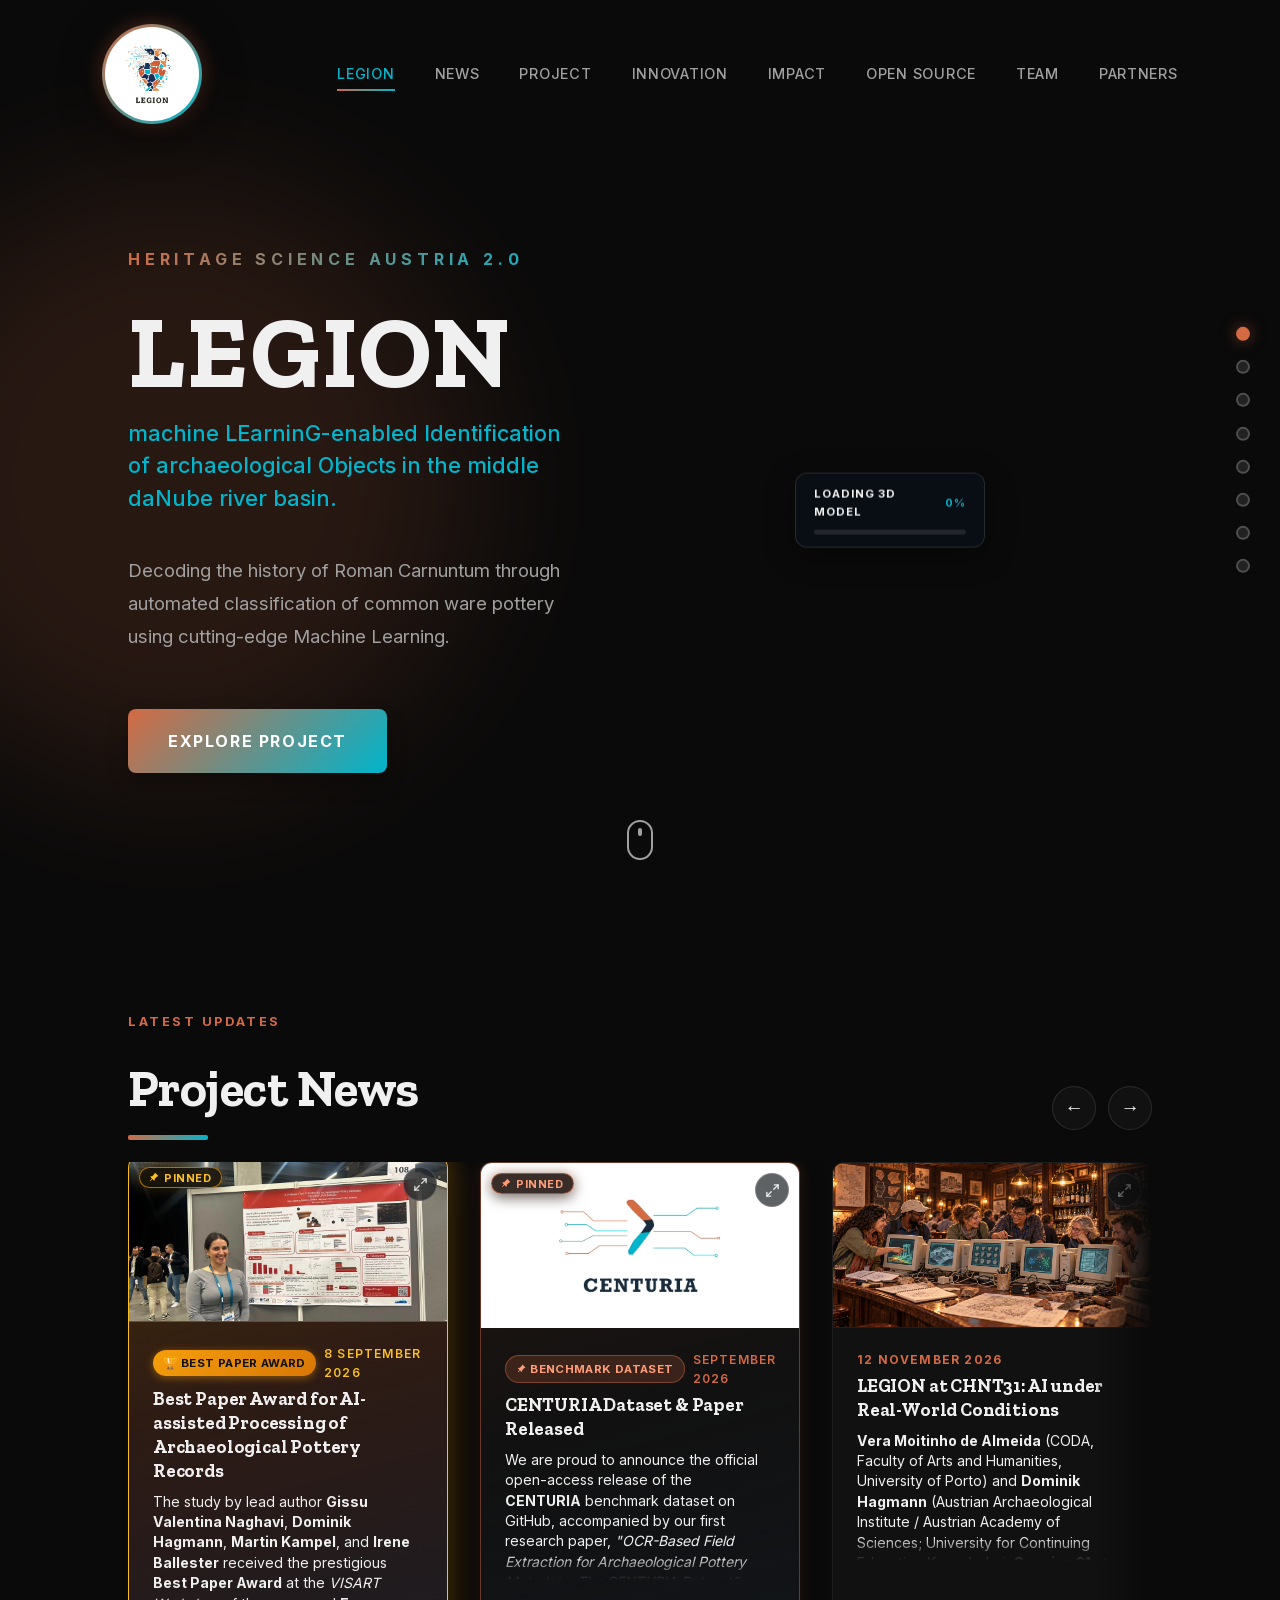
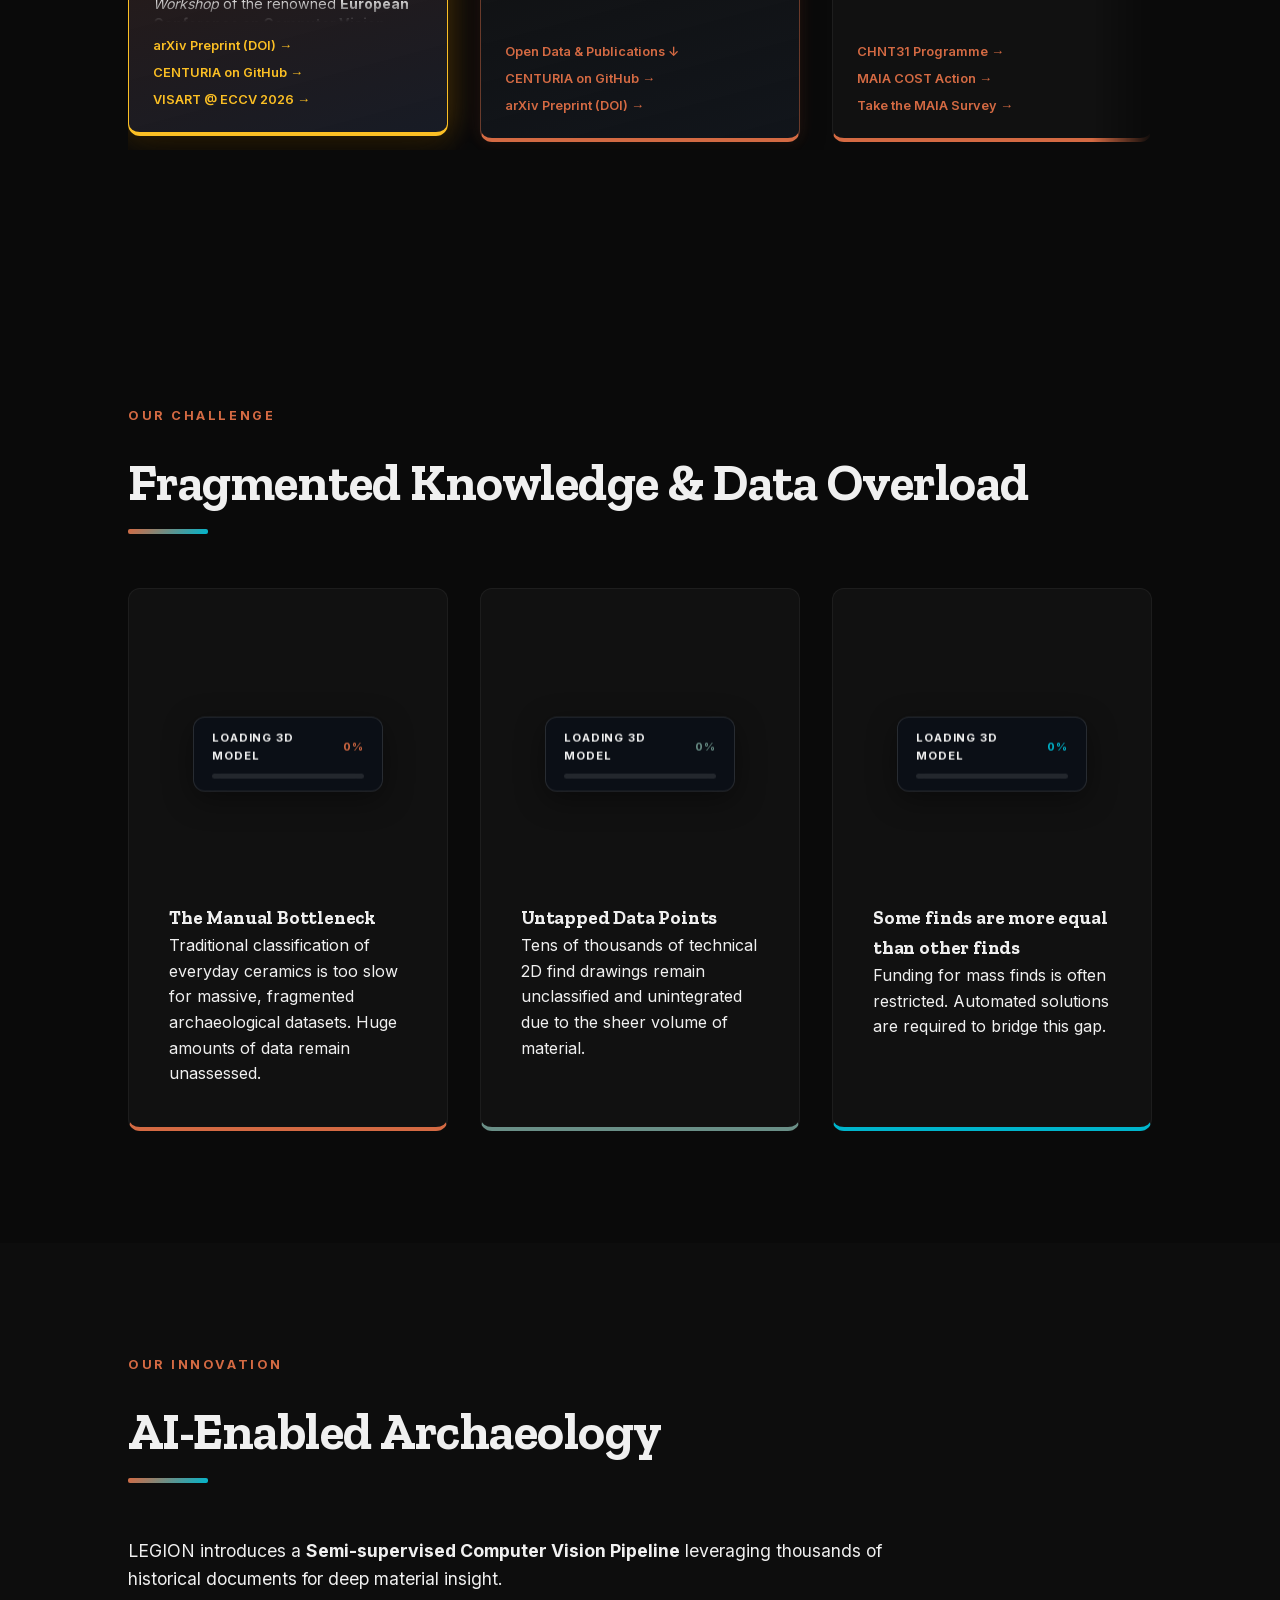
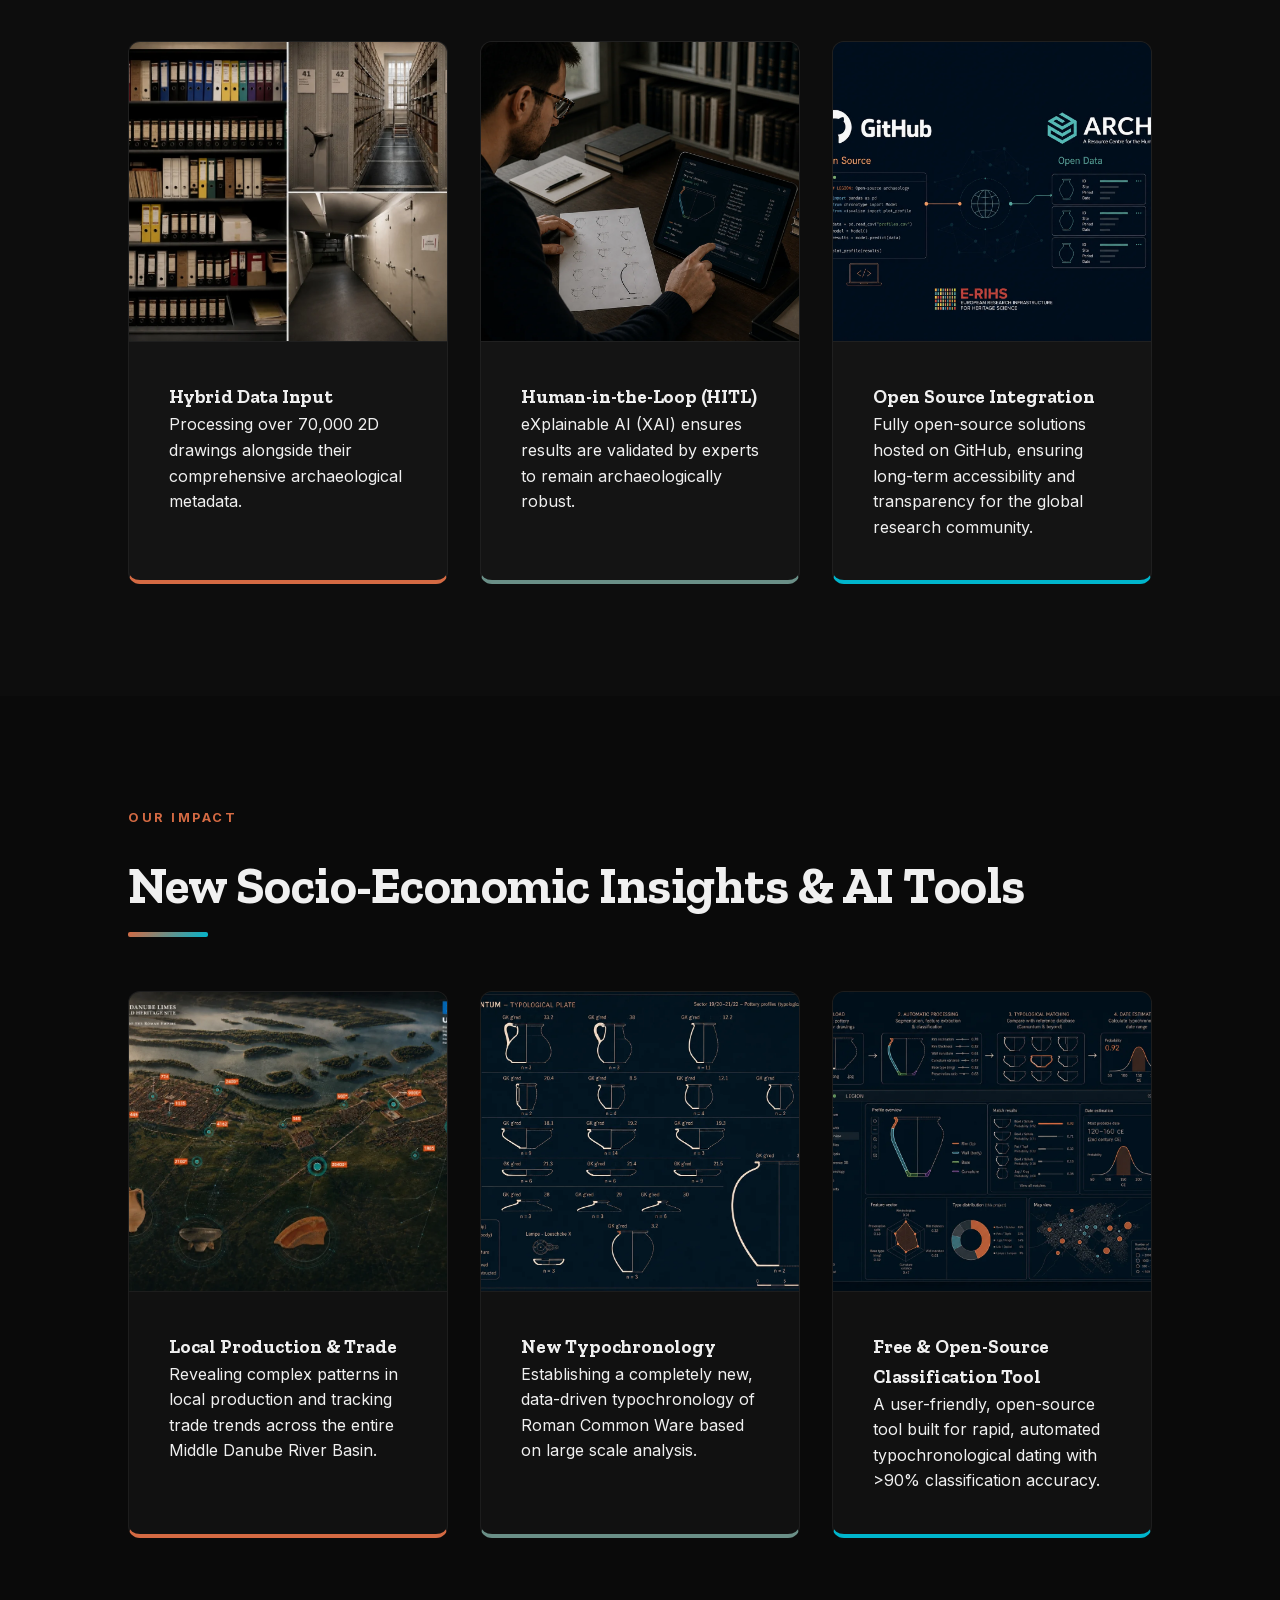
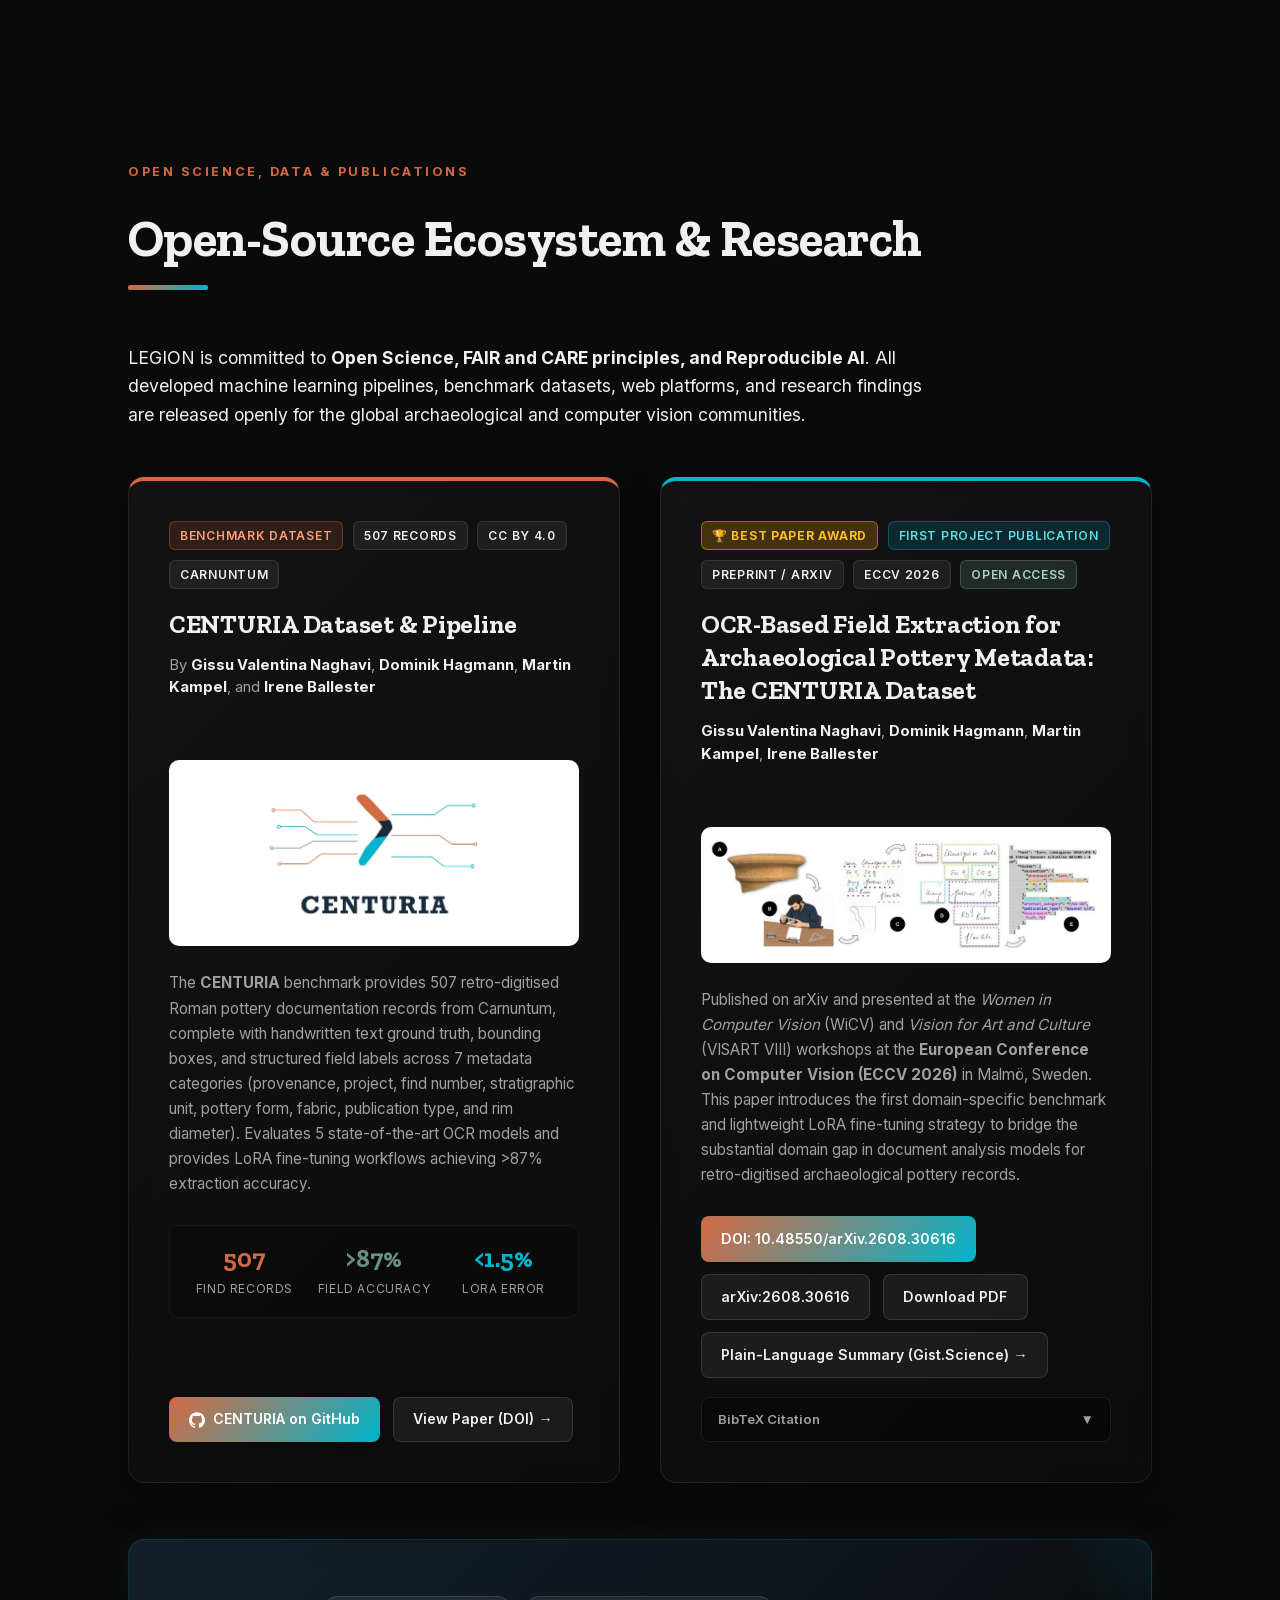
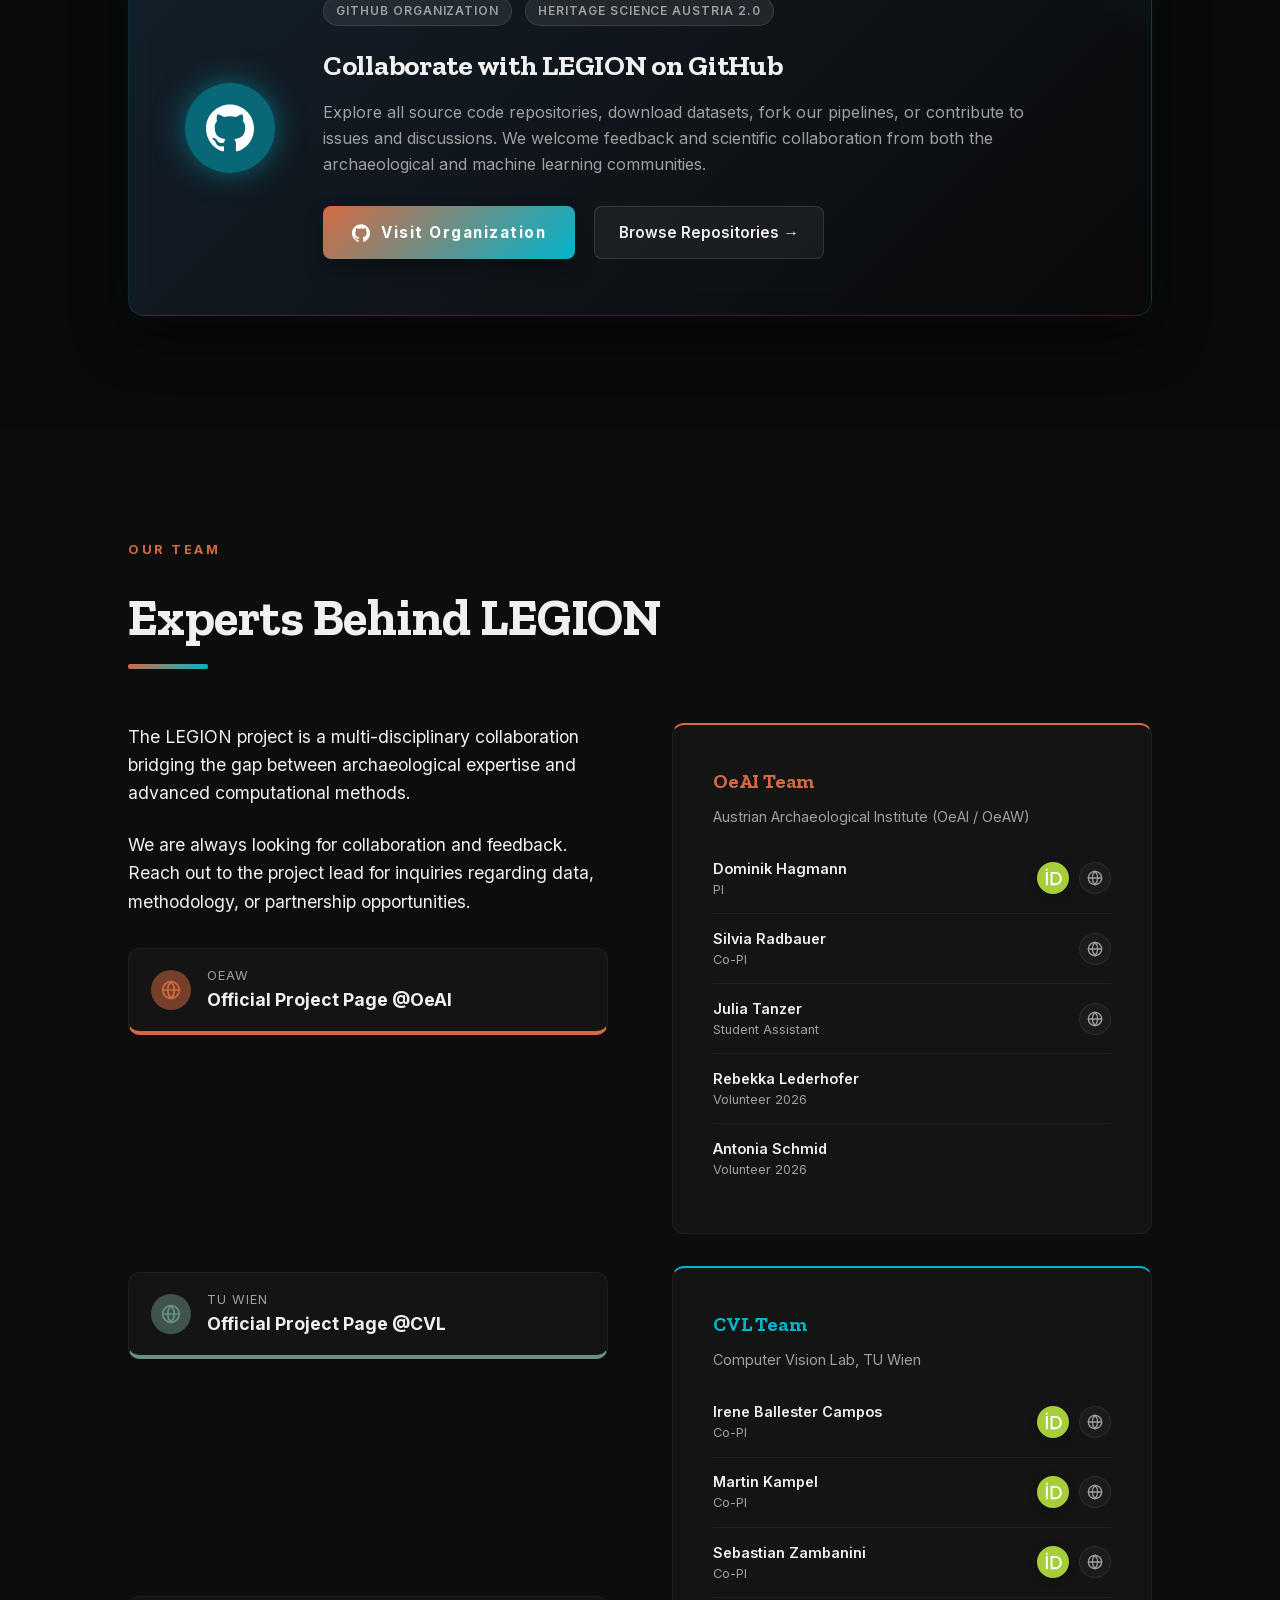
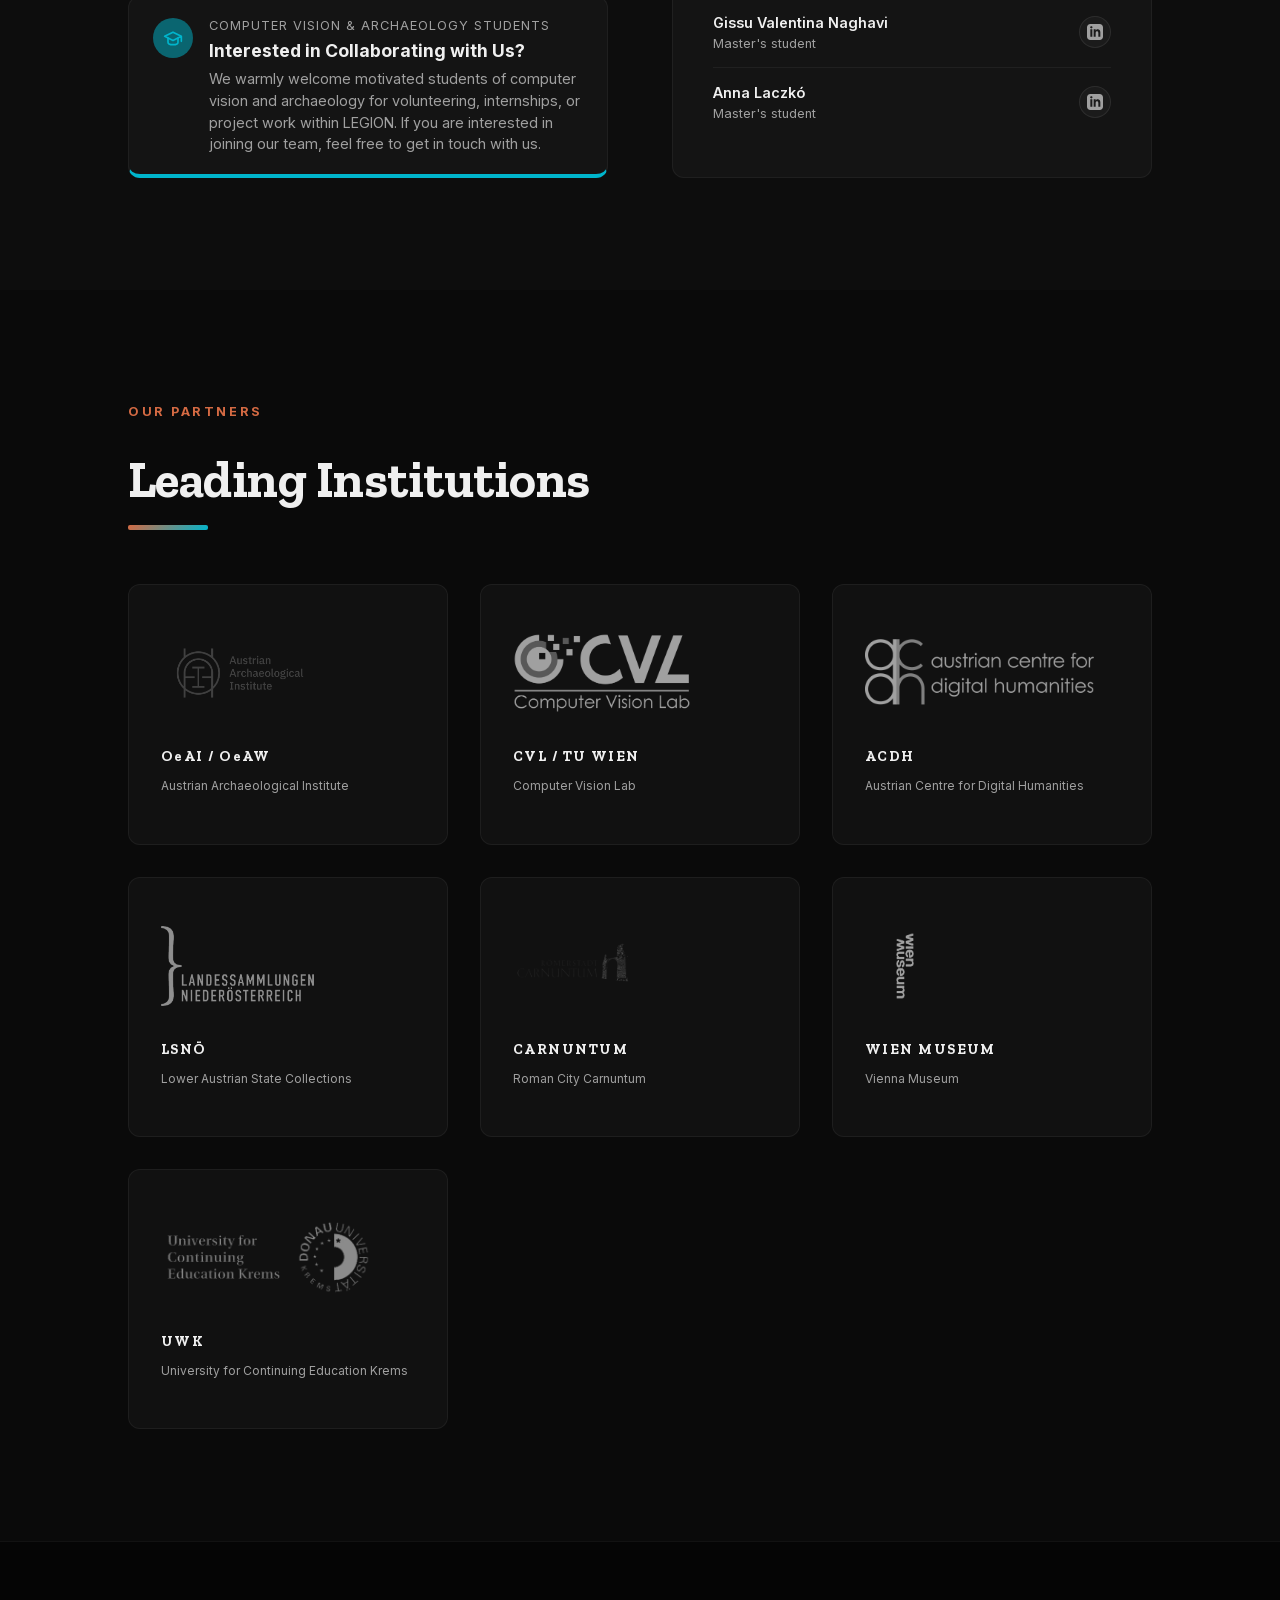
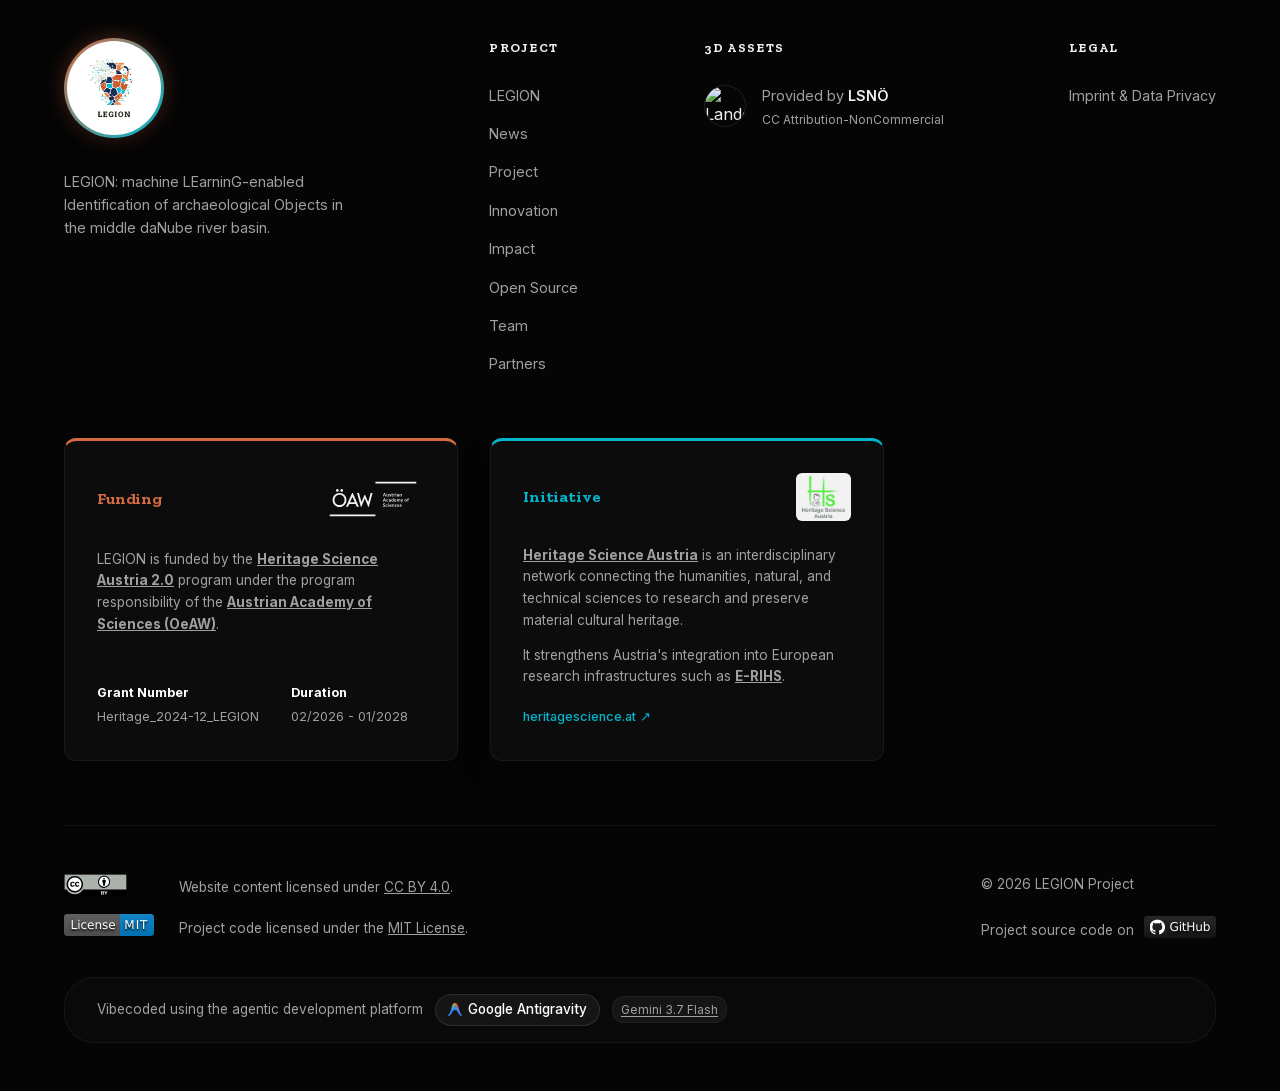
==== index.html @ 1df8a0cf "Add CHNT31 session and MAIA survey news" ====
<!DOCTYPE html>

<html lang="en">
<head>
<meta charset="utf-8"/>
<meta content="width=device-width, initial-scale=1.0" name="viewport"/>
<title>LEGION | AI-Enabled Archaeology</title>
<meta content="LEGION: machine LEarninG-enabled Identification of archaeological Objects in the middle daNube river basin. Innovative AI-based methods and the CENTURIA benchmark for automated classification of Roman pottery." name="description"/>
<meta content="index, follow, max-image-preview:large, max-snippet:-1, max-video-preview:-1" name="robots"/>
<meta content="LEGION, AI Archaeology, Roman Pottery, Carnuntum, Machine Learning, Heritage Science Austria, TU Wien, OeAI / OeAW, CENTURIA Dataset, Common Ware, Computer Vision, Typochronology, VISART, WiCV, ECCV 2026, Heritage Meets Science 2, E-RIHS.at, Data Science" name="keywords"/>
<meta content="LEGION Project Team" name="author"/>
<link href="https://legion-hsa-2-0.github.io/" rel="canonical"/>
<!-- Open Graph / Facebook -->
<meta content="website" property="og:type"/>
<meta content="https://legion-hsa-2-0.github.io/" property="og:url"/>
<meta content="LEGION | AI-Enabled Archaeology" property="og:title"/>
<meta content="Decoding the history of Roman Carnuntum through automated classification of Roman pottery using cutting-edge Machine Learning and the CENTURIA dataset." property="og:description"/>
<meta content="https://legion-hsa-2-0.github.io/assets/hero-jug.webp" property="og:image"/>
<meta content="image/webp" property="og:image:type"/>
<meta content="1200" property="og:image:width"/>
<meta content="630" property="og:image:height"/>
<meta content="LEGION 3D Roman pottery model rendering" property="og:image:alt"/>
<meta content="LEGION Project" property="og:site_name"/>
<meta content="en_US" property="og:locale"/>
<!-- Twitter -->
<meta content="summary_large_image" property="twitter:card"/>
<meta content="https://legion-hsa-2-0.github.io/" property="twitter:url"/>
<meta content="LEGION | AI-Enabled Archaeology" property="twitter:title"/>
<meta content="Decoding the history of Roman Carnuntum through automated classification of Roman pottery using cutting-edge Machine Learning and the CENTURIA dataset." property="twitter:description"/>
<meta content="https://legion-hsa-2-0.github.io/assets/hero-jug.webp" property="twitter:image"/>
<meta content="LEGION 3D Roman pottery model rendering" property="twitter:image:alt"/>
<!-- Structured Data (Schema.org JSON-LD) -->
<script type="application/ld+json">
    {
      "@context": "https://schema.org",
      "@graph": [
        {
          "@type": ["ResearchProject", "Organization"],
          "@id": "https://legion-hsa-2-0.github.io/#project",
          "name": "LEGION",
          "alternateName": "machine LEarninG-enabled Identification of archaeological Objects in the middle daNube river basin",
          "description": "Innovative machine learning-enabled identification and automated classification of Roman pottery (Common Ware) in the middle Danube river basin, decoding the history of Carnuntum.",
          "url": "https://legion-hsa-2-0.github.io/",
          "logo": "https://legion-hsa-2-0.github.io/assets/logo.webp",
          "image": "https://legion-hsa-2-0.github.io/assets/hero-jug.webp",
          "parentOrganization": [
            {
              "@type": "CollegeOrUniversity",
              "name": "TU Wien",
              "url": "https://www.tuwien.at/"
            },
            {
              "@type": "GovernmentOrganization",
              "name": "Austrian Academy of Sciences (OeAW)",
              "url": "https://www.oeaw.ac.at/"
            }
          ],
          "sponsor": {
            "@type": "FundingScheme",
            "name": "Heritage Science Austria 2.0",
            "url": "https://www.oeaw.ac.at/en/funding/heritage-science-austria"
          },
          "funder": {
            "@type": "GovernmentOrganization",
            "name": "Austrian Academy of Sciences (OeAW)",
            "url": "https://www.oeaw.ac.at/"
          },
          "subOrganization": [
            {
              "@type": "ResearchOrganization",
              "name": "Austrian Archaeological Institute (OeAI / OeAW)",
              "url": "https://www.oeaw.ac.at/oeai/"
            },
            {
              "@type": "ResearchOrganization",
              "name": "Computer Vision Lab, TU Wien",
              "url": "https://cvl.tuwien.ac.at/"
            }
          ],
          "member": [
            {
              "@type": "Person",
              "name": "Dominik Hagmann",
              "jobTitle": "Principal Investigator",
              "sameAs": "https://homepage.univie.ac.at/dominik.hagmann"
            },
            {
              "@type": "Person",
              "name": "Silvia Radbauer",
              "jobTitle": "Co-Principal Investigator",
              "sameAs": "https://www.oeaw.ac.at/oeai/institut/team/person/silvia-radbauer"
            },
            {
              "@type": "Person",
              "name": "Irene Ballester-Campos",
              "jobTitle": "Co-Principal Investigator",
              "sameAs": "https://cvl.tuwien.ac.at/staff/irene-ballester-campos/"
            },
            {
              "@type": "Person",
              "name": "Martin Kampel",
              "jobTitle": "Co-Principal Investigator",
              "sameAs": "https://cvl.tuwien.ac.at/staff/martin-kampel/"
            },
            {
              "@type": "Person",
              "name": "Sebastian Zambanini",
              "jobTitle": "Co-Principal Investigator",
              "sameAs": "https://cvl.tuwien.ac.at/staff/sebastian-zambanini/"
            },
            {
              "@type": "Person",
              "name": "Christian Gugl",
              "jobTitle": "Senior Researcher & Collaborator",
              "sameAs": "https://www.oeaw.ac.at/oeai/institut/team/person/christian-gugl"
            },
            {
              "@type": "Person",
              "name": "Gissu Valentina Naghavi",
              "jobTitle": "Master's Student & Researcher",
              "sameAs": "https://www.linkedin.com/in/gissu-valentina-naghavi/"
            },
            {
              "@type": "Person",
              "name": "Julia Tanzer",
              "jobTitle": "Student Assistant",
              "sameAs": "https://www.oeaw.ac.at/oeai/institut/team/person/julia-tanzer"
            },
            {
              "@type": "Person",
              "name": "Anna Laczkó",
              "jobTitle": "Master's Student & Researcher"
            }
          ]
        },
        {
          "@type": "Dataset",
          "@id": "https://legion-hsa-2-0.github.io/#dataset-centuria",
          "name": "CENTURIA: Carnuntum Pottery HTR & Metadata Benchmark Dataset",
          "description": "Benchmark dataset of 507 retro-digitised Roman pottery documentation records from Carnuntum providing handwritten transcriptions, bounding boxes, and field-level metadata for machine learning and automated archaeological typochronology.",
          "url": "https://github.com/gissuvalentina/CENTURIA",
          "sameAs": "https://doi.org/10.48550/arXiv.2608.30616",
          "isAccessibleForFree": true,
          "keywords": [
            "archaeology",
            "Roman pottery",
            "Carnuntum",
            "handwritten text recognition",
            "HTR",
            "OCR",
            "computer vision",
            "machine learning",
            "benchmark dataset"
          ],
          "creator": [
            {
              "@type": "Person",
              "name": "Gissu Valentina Naghavi",
              "sameAs": "https://www.linkedin.com/in/gissu-valentina-naghavi/"
            },
            {
              "@type": "Person",
              "name": "Dominik Hagmann",
              "sameAs": "https://orcid.org/0000-0002-4481-6234"
            },
            {
              "@type": "Person",
              "name": "Martin Kampel",
              "sameAs": "https://orcid.org/0000-0002-5217-2854"
            },
            {
              "@type": "Person",
              "name": "Irene Ballester",
              "sameAs": "https://orcid.org/0000-0002-0219-9063"
            },
            {
              "@type": "Organization",
              "name": "LEGION Project Team",
              "url": "https://legion-hsa-2-0.github.io/"
            }
          ],
          "funder": {
            "@type": "Organization",
            "name": "Austrian Academy of Sciences (OeAW)",
            "url": "https://www.oeaw.ac.at/"
          },
          "distribution": [
            {
              "@type": "DataDownload",
              "encodingFormat": "application/zip",
              "contentUrl": "https://github.com/gissuvalentina/CENTURIA"
            }
          ],
          "license": "https://creativecommons.org/licenses/by/4.0/"
        },
        {
          "@type": "ScholarlyArticle",
          "@id": "https://doi.org/10.48550/arXiv.2608.30616",
          "name": "OCR-Based Field Extraction for Archaeological Pottery Metadata: The CENTURIA Dataset",
          "headline": "OCR-Based Field Extraction for Archaeological Pottery Metadata: The CENTURIA Dataset",
          "award": "Best Paper Award at VISART Workshop (ECCV 2026)",
          "author": [
            {
              "@type": "Person",
              "name": "Gissu Valentina Naghavi",
              "sameAs": "https://www.linkedin.com/in/gissu-valentina-naghavi/"
            },
            {
              "@type": "Person",
              "name": "Dominik Hagmann",
              "sameAs": "https://orcid.org/0000-0002-4481-6234"
            },
            {
              "@type": "Person",
              "name": "Martin Kampel",
              "sameAs": "https://orcid.org/0000-0002-5217-2854"
            },
            {
              "@type": "Person",
              "name": "Irene Ballester",
              "sameAs": "https://orcid.org/0000-0002-0219-9063"
            }
          ],
          "datePublished": "2026-08-28",
          "url": "https://arxiv.org/abs/2608.30616",
          "sameAs": "https://doi.org/10.48550/arXiv.2608.30616",
          "publisher": {
            "@type": "Organization",
            "name": "arXiv / ECCV 2026"
          },
          "about": {
            "@id": "https://legion-hsa-2-0.github.io/#dataset-centuria"
          }
        },
        {
          "@type": "WebSite",
          "@id": "https://legion-hsa-2-0.github.io/#website",
          "url": "https://legion-hsa-2-0.github.io/",
          "name": "LEGION | AI-Enabled Archaeology",
          "inLanguage": "en"
        }
      ]
    }
    </script>
<link rel="preload" href="assets/fonts/inter-v20-latin.woff2" as="font" type="font/woff2" crossorigin>
<link rel="preload" href="assets/fonts/zilla-slab-v12-latin-700.woff2" as="font" type="font/woff2" crossorigin>
<link href="assets/logo.webp" rel="icon" type="image/webp"/>
<link href="style.css?v=1.8.9" rel="stylesheet"/>
<script src="https://unpkg.com/@google/model-viewer@4.4.0/dist/model-viewer.min.js" type="module"></script>
</head>
<body>
<nav id="navbar">
<a class="logo" href="#">
<img alt="LEGION Logo" height="100" src="assets/logo.webp" width="100"/>
</a>
<div class="nav-links">
<a href="#hero">LEGION</a>
<a href="#news">News</a>
<a href="#about">Project</a>
<a href="#methodology">Innovation</a>
<a href="#impact">Impact</a>
<a href="#opensource">Open Source</a>
<a href="#contact">Team</a>
<a href="#partners">Partners</a>
</div>
<button aria-expanded="false" aria-label="Open navigation menu" class="mobile-menu-btn" type="button">☰</button>
<div class="mobile-nav">
<a href="#hero">LEGION</a>
<a href="#news">News</a>
<a href="#about">Project</a>
<a href="#methodology">Innovation</a>
<a href="#impact">Impact</a>
<a href="#opensource">Open Source</a>
<a href="#contact">Team</a>
<a href="#partners">Partners</a>
</div>
</nav>
<main>
<section class="hero" id="hero">
<div class="hero-content">
<p class="hero-tagline">HERITAGE SCIENCE AUSTRIA 2.0</p>
<h1>LEGION</h1>
<p class="hero-subtitle">machine LEarninG-enabled Identification of archaeological Objects in the middle daNube river basin.</p>
<p class="hero-description">Decoding the history of Roman Carnuntum through automated classification of common ware pottery using cutting-edge Machine Learning.</p>
<a class="cta-button" href="#news">EXPLORE PROJECT</a>
</div>
<div class="hero-image">
<div class="model-loader-container" data-theme="gradient">
<div class="model-loader-label">Loading 3D Model <span class="model-loader-percent">0%</span></div>
<div class="model-loader-track">
<div class="model-loader-fill"></div>
</div>
</div>
<model-viewer alt="3D Model of the Roman Jug" ar="" auto-rotate="" camera-controls="" camera-orbit="30deg 60deg 350%" disable-zoom="" environment-image="neutral" exposure="1.2" interaction-prompt="none" shadow-intensity="1" src="assets/jug1k.glb" style="width: 100%; height: 100%; background-color: transparent;" touch-action="pan-y">
</model-viewer>
</div>
<div class="gradient-blob blob-1"></div>
<a aria-label="Scroll down to news" class="scroll-indicator" href="#news">
<div class="mouse"></div>
</a>
</section>
<section id="news">
<span class="section-label">Latest Updates</span>
<div class="news-header-row">
<h2 class="section-title">Project News</h2>
<div class="news-nav-buttons">
<button aria-label="Previous News" class="news-nav-btn news-prev-btn" id="newsPrevBtn" type="button">←</button>
<button aria-label="Next News" class="news-nav-btn news-next-btn" id="newsNextBtn" type="button">→</button>
</div>
</div>
<div class="news-carousel-container">
<div class="news-docked-stack" id="newsDockedStack" aria-label="Pinned News Highlights">
<button class="docked-tab docked-tab-award" id="dockedTabAward" type="button" title="Pinned: Best Paper Award (Click to view)" aria-label="Pinned: Best Paper Award (Click to view)">
<div class="peek-strip-pin"><svg class="card-pin-icon" width="12" height="12" viewBox="0 0 24 24" fill="currentColor" aria-hidden="true"><path d="M16 12V4h1V2H7v2h1v8l-2 2v2h5.2v6h1.6v-6H18v-2l-2-2z"/></svg></div>
<span class="peek-strip-title">🏆 Best Paper Award</span>
<span class="peek-strip-arrow" aria-hidden="true">←</span>
</button>
<button class="docked-tab docked-tab-centuria" id="dockedTabCenturia" type="button" title="Pinned: CENTURIA Dataset &amp; Paper (Click to view)" aria-label="Pinned: CENTURIA Dataset &amp; Paper (Click to view)">
<div class="peek-strip-pin"><svg class="card-pin-icon" width="12" height="12" viewBox="0 0 24 24" fill="currentColor" aria-hidden="true"><path d="M16 12V4h1V2H7v2h1v8l-2 2v2h5.2v6h1.6v-6H18v-2l-2-2z"/></svg></div>
<span class="peek-strip-title">📌 CENTURIA Dataset</span>
<span class="peek-strip-arrow" aria-hidden="true">←</span>
</button>
</div>
<div class="grid">
<div class="card card-featured-award is-active-news reveal" style="display: flex; flex-direction: column;">
<div class="card-image-wrapper" style="position: relative; overflow: hidden; display: block; line-height: 0;">
<div class="card-pinned-badge" title="Pinned Announcement"><svg class="card-pin-icon" width="11" height="11" viewBox="0 0 24 24" fill="currentColor" aria-hidden="true"><path d="M16 12V4h1V2H7v2h1v8l-2 2v2h5.2v6h1.6v-6H18v-2l-2-2z"/></svg><span>Pinned</span></div>
<img alt="Gissu Valentina Naghavi with the CENTURIA poster at ECCV 2026 / VISART Workshop" height="165" loading="lazy" src="assets/news_best_paper_award.webp" style="width: 100%; object-fit: cover; object-position: center 35%; border-bottom: 1px solid rgba(245, 158, 11, 0.35); display: block;" width="400"/>
<button aria-label="Expand news details" class="card-expand-btn" title="Read full news"><svg fill="none" height="15" stroke="currentColor" stroke-linecap="round" stroke-linejoin="round" stroke-width="2.2" viewBox="0 0 24 24" width="15"><polyline points="15 3 21 3 21 9"></polyline><polyline points="9 21 3 21 3 15"></polyline><line x1="21" y1="3" x2="14" y2="10"></line><line x1="3" y1="21" x2="10" y2="14"></line></svg></button>
<div class="photocredit-tooltip">ECCV 2026 / VISART Workshop</div>
</div>
<div class="card-body">
<div class="card-award-header-row" style="display: flex; align-items: center; justify-content: space-between; gap: 0.5rem; margin-bottom: 0.35rem;">
<span class="card-award-badge">🏆 Best Paper Award</span>
<p class="card-date" style="color: var(--award-gold-bright, #fbbf24); margin: 0; font-weight: 600;">8 September 2026</p>
</div>
<h3>Best Paper Award for AI-assisted Processing of Archaeological Pottery Records</h3>
<div class="news-text-wrapper">
<div class="news-text-scrollable">
<p style="margin-bottom: 0.6rem;">The study by lead author <strong>Gissu Valentina Naghavi</strong>, <strong>Dominik Hagmann</strong>, <strong>Martin Kampel</strong>, and <strong>Irene Ballester</strong> received the prestigious <strong>Best Paper Award</strong> at the <em>VISART Workshop</em> of the renowned <strong>European Conference on Computer Vision (ECCV) 2026</strong>. It demonstrates how artificial intelligence can turn handwritten archaeological annotations into structured, searchable data.</p>
<p style="margin-bottom: 0.6rem;">The <strong>CENTURIA</strong> benchmark dataset comprises 507 selected, digitised pottery drawings from Carnuntum with expert-validated reference data (ground truth). The team compared five models for optical character recognition (OCR) and handwritten text recognition (HTR), including multimodal vision-language models (VLMs). Adapting the models using just 57 training examples manually transcribed by experts reduced the transcription error rate to below 1.5%, while structured field extraction reached over 87% accuracy. Comparable records can therefore be processed automatically with high accuracy, potentially reducing manual transcription work substantially.</p>
<p>The work forms part of <strong>LEGION</strong>, a collaboration between the Austrian Archaeological Institute of the Austrian Academy of Sciences (OeAI / OeAW) and TU Wien’s Computer Vision Lab (CVL), funded through the Academy’s Heritage Science Austria 2.0 programme (Grant: Heritage_2024-12_LEGION). Future work will focus on extending these methods to larger archival collections and integrating them with AI-assisted classification of Roman pottery.</p>
</div>
<div class="card-scrollbar-track"><div class="card-scrollbar-thumb"></div></div>
</div>
<div class="news-links-row">
<a class="news-link" href="https://doi.org/10.48550/arXiv.2608.30616" rel="noopener" style="color: var(--award-gold-bright, #fbbf24);" target="_blank">arXiv Preprint (DOI) →</a>
<a class="news-link" href="https://github.com/gissuvalentina/CENTURIA" rel="noopener" style="color: var(--award-gold-bright, #fbbf24);" target="_blank">CENTURIA on GitHub →</a>
<a class="news-link" href="https://visarts.eu" rel="noopener" style="color: var(--award-gold-bright, #fbbf24);" target="_blank">VISART @ ECCV 2026 →</a>
</div>
</div>
</div>
<div class="card card-pinned card-pinned-terracotta reveal" style="border-bottom: 4px solid var(--terracotta); display: flex; flex-direction: column;">
<div class="card-image-wrapper" style="position: relative; overflow: hidden; display: block; line-height: 0;">
<div class="card-pinned-badge" title="Pinned Announcement"><svg class="card-pin-icon" width="11" height="11" viewBox="0 0 24 24" fill="currentColor" aria-hidden="true"><path d="M16 12V4h1V2H7v2h1v8l-2 2v2h5.2v6h1.6v-6H18v-2l-2-2z"/></svg><span>Pinned</span></div>
<img alt="CENTURIA Logo (OeAI / OeAW &amp; CVL / TU Wien)" height="165" loading="lazy" src="assets/news_centuria.webp" style="width: 100%; object-fit: contain; background: #ffffff; padding: 1.25rem; border-bottom: 1px solid rgba(255, 255, 255, 0.05); display: block;" width="400"/>
<button aria-label="Expand news details" class="card-expand-btn" title="Read full news"><svg fill="none" height="15" stroke="currentColor" stroke-linecap="round" stroke-linejoin="round" stroke-width="2.2" viewBox="0 0 24 24" width="15"><polyline points="15 3 21 3 21 9"></polyline><polyline points="9 21 3 21 3 15"></polyline><line x1="21" y1="3" x2="14" y2="10"></line><line x1="3" y1="21" x2="10" y2="14"></line></svg></button>
<div class="photocredit-tooltip">OeAI / OeAW &amp; CVL / TU Wien</div>
</div>
<div class="card-body">
<div class="card-award-header-row" style="display: flex; align-items: center; justify-content: space-between; gap: 0.5rem; margin-bottom: 0.35rem;">
<span class="card-terracotta-badge"><svg class="card-pin-icon" width="10" height="10" viewBox="0 0 24 24" fill="currentColor" aria-hidden="true"><path d="M16 12V4h1V2H7v2h1v8l-2 2v2h5.2v6h1.6v-6H18v-2l-2-2z"/></svg> Benchmark Dataset</span>
<p class="card-date" style="color: var(--terracotta); margin: 0; font-weight: 600;">September 2026</p>
</div>
<h3>CENTURIA Dataset &amp; Paper Released</h3>
<div class="news-text-wrapper">
<p class="news-text-scrollable">We are proud to announce the official open-access release of the <strong>CENTURIA</strong> benchmark dataset on GitHub, accompanied by our first research paper, <em>"OCR-Based Field Extraction for Archaeological Pottery Metadata: The CENTURIA Dataset"</em> (arXiv:2608.30616). CENTURIA provides 507 retro-digitised Roman pottery drawings from Carnuntum with comprehensive handwritten text transcriptions, bounding boxes, and field-level metadata across seven categories. Evaluated across five document OCR models, we demonstrate that expert-validated LoRA fine-tuning reduces transcription error to &lt;1.5% and achieves over 87% field extraction accuracy.</p>
<div class="card-scrollbar-track"><div class="card-scrollbar-thumb"></div></div>
</div>
<div class="news-links-row">
<a class="news-link" href="#opensource" style="color: var(--terracotta);">Open Data &amp; Publications ↓</a>
<a class="news-link" href="https://github.com/gissuvalentina/CENTURIA" rel="noopener" style="color: var(--terracotta);" target="_blank">CENTURIA on GitHub →</a>
<a class="news-link" href="https://doi.org/10.48550/arXiv.2608.30616" rel="noopener" style="color: var(--terracotta);" target="_blank">arXiv Preprint (DOI) →</a>
</div>
</div>
</div>
<div id="news-chnt31-maia" class="card reveal" style="border-bottom: 4px solid var(--terracotta); display: flex; flex-direction: column;">
<div class="card-image-wrapper" style="position: relative; overflow: hidden; display: block; line-height: 0;">
<img alt="AI-generated BYOAI pub illustration: archaeologists discussing digital methods around retro computers" height="165" loading="lazy" src="assets/news_chnt31_byoai.webp" style="width: 100%; object-fit: cover; object-position: center; border-bottom: 1px solid rgba(255, 255, 255, 0.05); display: block;" width="400"/>
<button aria-label="Expand news details" class="card-expand-btn" title="Read full news"><svg fill="none" height="15" stroke="currentColor" stroke-linecap="round" stroke-linejoin="round" stroke-width="2.2" viewBox="0 0 24 24" width="15"><polyline points="15 3 21 3 21 9"></polyline><polyline points="9 21 3 21 3 15"></polyline><line x1="21" y1="3" x2="14" y2="10"></line><line x1="3" y1="21" x2="10" y2="14"></line></svg></button>
<div class="photocredit-tooltip">AI-generated illustration · BYOAI / Bring Your Own AI</div>
</div>
<div class="card-body">
<p class="card-date" style="color: var(--terracotta);">12 November 2026</p>
<h3>LEGION at CHNT31: AI under Real-World Conditions</h3>
<div class="news-text-wrapper">
<div class="news-text-scrollable">
<p style="margin-bottom: 0.6rem;"><strong>Vera Moitinho de Almeida</strong> (CODA, Faculty of Arts and Humanities, University of Porto) and <strong>Dominik Hagmann</strong> (Austrian Archaeological Institute / Austrian Academy of Sciences; University for Continuing Education Krems) chair <strong>Session 21</strong> at <strong>CHNT31</strong> in Vienna (11–13 November 2026): <em>Artificial Intelligence under Real-World Conditions: Ethics, Sustainability, and Knowledge in Archaeology</em>.</p>
<p style="margin-bottom: 0.6rem;">The session brings together conceptual discussion and practical case studies on data provenance, transparency and bias, sustainable AI workflows under infrastructural constraints, and the transition from data generation to archaeological knowledge. It forms part of the activities of <strong>COST Action CA23141 MAIA – Managing Artificial Intelligence in Archaeology</strong>. The accompanying AI-generated pub illustration takes up the <strong>BYOAI – Bring Your Own AI</strong> theme.</p>
<p>MAIA Working Group 2 also invites colleagues working with digital archaeological collections to complete its anonymous <strong>5–10-minute survey</strong> on availability, accessibility, documentation, licensing, and AI-readiness. Responses will inform recommendations for digital comparative collections and AI training data in archaeology. The survey is open until <strong>31 December 2026</strong>.</p>
</div>
<div class="card-scrollbar-track"><div class="card-scrollbar-thumb"></div></div>
</div>
<div class="news-links-row">
<a class="news-link" href="https://chnt.at/programme-2026/" rel="noopener" style="color: var(--terracotta);" target="_blank">CHNT31 Programme →</a>
<a class="news-link" href="https://maiacost.eu/" rel="noopener" style="color: var(--terracotta);" target="_blank">MAIA COST Action →</a>
<a class="news-link" href="https://docs.google.com/forms/d/e/1FAIpQLSdxiZLSLm65a-anFJm_0kaZbUdMmJZsQAukmlsDTJOFqjIWKg/viewform" rel="noopener" style="color: var(--terracotta);" target="_blank">Take the MAIA Survey →</a>
</div>
</div>
</div>
<div class="card reveal" style="border-bottom: 4px solid var(--terracotta); display: flex; flex-direction: column;">
<div class="card-image-wrapper" style="position: relative; overflow: hidden; display: block; line-height: 0;">
<img alt="Ai2 Article: How researchers are adapting olmOCR 2 for historical and archaeological archives" height="165" loading="lazy" src="assets/news_ai2_olmocr2.webp" style="width: 100%; object-fit: cover; object-position: center; border-bottom: 1px solid rgba(255, 255, 255, 0.05); display: block;" width="400"/>
<button aria-label="Expand news details" class="card-expand-btn" title="Read full news"><svg fill="none" height="15" stroke="currentColor" stroke-linecap="round" stroke-linejoin="round" stroke-width="2.2" viewBox="0 0 24 24" width="15"><polyline points="15 3 21 3 21 9"></polyline><polyline points="9 21 3 21 3 15"></polyline><line x1="21" y1="3" x2="14" y2="10"></line><line x1="3" y1="21" x2="10" y2="14"></line></svg></button>
<div class="photocredit-tooltip">Allen Institute for AI (Ai2)</div>
</div>
<div class="card-body">
<p class="card-date" style="color: var(--terracotta);">28 October 2026</p>
<h3>Ai2 Features LEGION &amp; olmOCR 2</h3>
<div class="news-text-wrapper">
<div class="news-text-scrollable">
<p style="margin-bottom: 0.6rem;">The <strong>Allen Institute for AI (Ai2)</strong> featured the <strong>LEGION</strong> project and the <strong>CENTURIA</strong> benchmark in a dedicated research report on how open vision-language models like <strong>olmOCR 2</strong> are being adapted for historical and archaeological archives.</p>
<p>Developed jointly by the Austrian Archaeological Institute (OeAI / OeAW) and TU Wien’s Computer Vision Lab (CVL), the team tested five open models on 507 Roman pottery documentation records from Carnuntum. Out of the box, olmOCR 2 achieved the lowest transcription error. Leveraging open weights and lightweight LoRA fine-tuning on just 57 records, transcription error dropped from <strong>15.58% to 1.11%</strong> across 450 test records. Co-author Dominik Hagmann highlights the importance of local, reproducible, and open-source pipelines that enable heritage institutions to scale structured transcription across archives of over 70,000 finds without relying on commercial APIs.</p>
</div>
<div class="card-scrollbar-track"><div class="card-scrollbar-thumb"></div></div>
</div>
<div class="news-links-row">
<a class="news-link" href="https://www.linkedin.com/pulse/how-researchers-adapting-olmocr-2-historical-archaeological-archives-mh4xe/" rel="noopener" style="color: var(--terracotta);" target="_blank">Ai2 Feature (LinkedIn) →</a>
<a class="news-link" href="https://github.com/gissuvalentina/CENTURIA" rel="noopener" style="color: var(--terracotta);" target="_blank">CENTURIA on GitHub →</a>
<a class="news-link" href="https://doi.org/10.48550/arXiv.2608.30616" rel="noopener" style="color: var(--terracotta);" target="_blank">Research Paper (DOI) →</a>
</div>
</div>
</div>
<div class="card reveal" style="border-bottom: 4px solid var(--brand-bridge); display: flex; flex-direction: column;">
<div class="card-image-wrapper" style="position: relative; overflow: hidden; display: block; line-height: 0;">
<img alt="Heritage Meets Science 2 Conference Banner (E-RIHS.at, OeAW, OeAI, TU Wien)" height="165" loading="lazy" src="assets/news_heritage_meets_science_2.webp" style="width: 100%; object-fit: cover; object-position: center; border-bottom: 1px solid rgba(255, 255, 255, 0.05); display: block;" width="400"/>
<button aria-label="Expand news details" class="card-expand-btn" title="Read full news"><svg fill="none" height="15" stroke="currentColor" stroke-linecap="round" stroke-linejoin="round" stroke-width="2.2" viewBox="0 0 24 24" width="15"><polyline points="15 3 21 3 21 9"></polyline><polyline points="9 21 3 21 3 15"></polyline><line x1="21" y1="3" x2="14" y2="10"></line><line x1="3" y1="21" x2="10" y2="14"></line></svg></button>
<div class="photocredit-tooltip">E-RIHS.at</div>
</div>
<div class="card-body">
<p class="card-date" style="color: var(--brand-bridge);">23 October 2026</p>
<h3>Conference: Heritage Meets Science 2</h3>
<div class="news-text-wrapper">
<p class="news-text-scrollable">The hybrid conference <strong>“Heritage Meets Science 2”</strong> takes place on <strong>23 October 2026</strong> (from 9:00 AM) at the <em>“TU the Sky”</em> venue (TU Wien, Campus Getreidemarkt 9, 1060 Vienna) and online. Held approximately annually since 2019 as the Heritage Science Austria Meeting, this year’s conference is held for the first time under the umbrella of <a href="http://e-rihs.at/" rel="noopener" style="color: inherit; text-decoration: underline;" target="_blank"><strong>E-RIHS.at</strong></a> following Austria’s accession to E-RIHS ERIC in June 2026, and is co-organised by Klaudia Hradil (TU Wien) and Maria Bianca D’Anna (OeAI / OeAW, University of Innsbruck). As highlighted in the official announcement on <a href="https://heritagescience.at/2026/10/15/heritage-meets-science-2/" rel="noopener" style="color: inherit; text-decoration: underline;" target="_blank"><strong>Heritage Science Austria</strong></a>, newly funded projects of the Austrian Academy of Sciences’ (OeAW) <em>Heritage Science Austria (HSA 2.0)</em> programme will present their research throughout the day.<br><br>The LEGION project team—<strong>Dominik Hagmann</strong> (OeAI / OeAW), <strong>Irene Ballester-Campos</strong> (TU Wien), <strong>Silvia Radbauer</strong> (OeAI / OeAW), <strong>Sebastian Zambanini</strong> (TU Wien), and <strong>Martin Kampel</strong> (TU Wien)—will present our research talk <em>“AI-assisted heritage science for archaeological legacy data: The LEGION project”</em> in the afternoon session (15:10–17:10). Registration for both on-site and online participation is open until <strong>22 October 2026</strong> via email to M. Bianca D’Anna (<a href="mailto:Maria.DAnna@oeaw.ac.at" style="color: inherit; text-decoration: underline;">Maria.DAnna@oeaw.ac.at</a>).</p>
<div class="card-scrollbar-track"><div class="card-scrollbar-thumb"></div></div>
</div>
<div class="news-links-row">
<a class="news-link" href="https://heritagescience.at/2026/10/15/heritage-meets-science-2/" rel="noopener" style="color: var(--brand-bridge);" target="_blank">Announcement @ HSA →</a>
<a class="news-link" href="assets/20261023_Conference_Heritage-Meets-Science-2_programme.pdf" rel="noopener" style="color: var(--brand-bridge);" target="_blank">Programme (PDF) →</a>
<a class="news-link" href="http://e-rihs.at/" rel="noopener" style="color: var(--brand-bridge);" target="_blank">E-RIHS.at →</a>
<a class="news-link" href="mailto:Maria.DAnna@oeaw.ac.at" style="color: var(--brand-bridge);">Register via Email →</a>
</div>
</div>
</div>
<div class="card reveal" style="border-bottom: 4px solid var(--cyan); display: flex; flex-direction: column;">
<div class="card-image-wrapper" style="position: relative; overflow: hidden; display: block; line-height: 0;">
<img alt="ECCV 2026 Logo (Malmö, Sweden)" height="165" loading="lazy" src="assets/news_eccv.webp" style="width: 100%; object-fit: contain; background: #ffffff; padding: 1rem; border-bottom: 1px solid rgba(255, 255, 255, 0.05); display: block;" width="400"/>
<button aria-label="Expand news details" class="card-expand-btn" title="Read full news"><svg fill="none" height="15" stroke="currentColor" stroke-linecap="round" stroke-linejoin="round" stroke-width="2.2" viewBox="0 0 24 24" width="15"><polyline points="15 3 21 3 21 9"></polyline><polyline points="9 21 3 21 3 15"></polyline><line x1="21" y1="3" x2="14" y2="10"></line><line x1="3" y1="21" x2="10" y2="14"></line></svg></button>
<div class="photocredit-tooltip">ECCV 2026</div>
</div>
<div class="card-body">
<p class="card-date" style="color: var(--cyan);">8–12 September 2026</p>
<h3>LEGION @ ECCV 2026</h3>
<div class="news-text-wrapper">
<p class="news-text-scrollable">The LEGION project will be strongly represented at the European Conference on Computer Vision (ECCV 2026) in Malmö, Sweden. Our team contributes with multiple joint papers and presentations across specialized tracks—including WiCV and VISART VIII—introducing our automated classification workflows and the new CENTURIA archaeological pottery benchmark dataset.</p>
<div class="card-scrollbar-track"><div class="card-scrollbar-thumb"></div></div>
</div>
<a class="news-link" href="https://eccv.ecva.net" rel="noopener" style="color: var(--cyan);" target="_blank">ECCV 2026 Conference →</a>
</div>
</div>
<div class="card reveal" style="border-bottom: 4px solid var(--terracotta); display: flex; flex-direction: column;">
<div class="card-image-wrapper" style="position: relative; overflow: hidden; display: block; line-height: 0;">
<img alt="WiCV @ ECCV 2026 Header Banner" height="165" loading="lazy" src="assets/news_wicv.webp" style="width: 100%; object-fit: cover; object-position: center; border-bottom: 1px solid rgba(255, 255, 255, 0.05); display: block;" width="400"/>
<button aria-label="Expand news details" class="card-expand-btn" title="Read full news"><svg fill="none" height="15" stroke="currentColor" stroke-linecap="round" stroke-linejoin="round" stroke-width="2.2" viewBox="0 0 24 24" width="15"><polyline points="15 3 21 3 21 9"></polyline><polyline points="9 21 3 21 3 15"></polyline><line x1="21" y1="3" x2="14" y2="10"></line><line x1="3" y1="21" x2="10" y2="14"></line></svg></button>
<div class="photocredit-tooltip">WiCV / ECCV 2026</div>
</div>
<div class="card-body">
<p class="card-date" style="color: var(--terracotta);">9 September 2026</p>
<h3>WiCV @ ECCV 2026</h3>
<div class="news-text-wrapper">
<p class="news-text-scrollable">We are delighted that Master's student Gissu Valentina Naghavi (corresponding author, supervised by Martin Kampel and Irene Ballester) is presenting our joint paper, <em>"OCR-Based Field Extraction for Archaeological Pottery Metadata: The CENTURIA Dataset"</em> (co-authored with Dominik Hagmann, Martin Kampel, and Irene Ballester), at the renowned <em>Women in Computer Vision</em> workshop (WiCV @ ECCV 2026) in Malmö, Sweden. Valentina will showcase our automated metadata extraction pipelines, celebrating impactful contributions of female researchers in computer vision.</p>
<div class="card-scrollbar-track"><div class="card-scrollbar-thumb"></div></div>
</div>
<a class="news-link" href="https://sites.google.com/view/wicv-eccv-2026/home?authuser=0" rel="noopener" style="color: var(--terracotta);" target="_blank">WiCV Workshop →</a>
</div>
</div>
<div class="card reveal" style="border-bottom: 4px solid var(--brand-bridge); display: flex; flex-direction: column;">
<div class="card-image-wrapper" style="position: relative; overflow: hidden; display: block; line-height: 0;">
<img alt="VISART VIII @ ECCV 2026 Artwork" height="165" loading="lazy" src="assets/news_visart.webp" style="width: 100%; object-fit: cover; object-position: center; border-bottom: 1px solid rgba(255, 255, 255, 0.05); display: block;" width="400"/>
<button aria-label="Expand news details" class="card-expand-btn" title="Read full news"><svg fill="none" height="15" stroke="currentColor" stroke-linecap="round" stroke-linejoin="round" stroke-width="2.2" viewBox="0 0 24 24" width="15"><polyline points="15 3 21 3 21 9"></polyline><polyline points="9 21 3 21 3 15"></polyline><line x1="21" y1="3" x2="14" y2="10"></line><line x1="3" y1="21" x2="10" y2="14"></line></svg></button>
<div class="photocredit-tooltip">VISART / ECCV 2026</div>
</div>
<div class="card-body">
<p class="card-date" style="color: var(--brand-bridge);">8 September 2026</p>
<h3>VISART VIII @ ECCV 2026</h3>
<div class="news-text-wrapper">
<p class="news-text-scrollable">At the 8th Workshop on <em>Vision for Art and Culture</em> (VISART VIII @ ECCV 2026) in Malmö, Sweden (8 September 2026, 13:45–18:00), Gissu Valentina Naghavi (corresponding author, supervised by Martin Kampel and Irene Ballester) will present our joint research, <em>"OCR-Based Field Extraction for Archaeological Pottery Metadata: The CENTURIA Dataset"</em> (co-authored with Dominik Hagmann, Martin Kampel, and Irene Ballester). The contribution introduces an end-to-end OCR and metadata extraction workflow for Roman pottery drawings in the <em>"Age of Image-Machines"</em>.</p>
<div class="card-scrollbar-track"><div class="card-scrollbar-thumb"></div></div>
</div>
<a class="news-link" href="https://visarts.eu" rel="noopener" style="color: var(--brand-bridge);" target="_blank">VISART Workshop →</a>
</div>
</div>
<div class="card reveal" style="border-bottom: 4px solid var(--cyan); display: flex; flex-direction: column;">
<div class="card-image-wrapper" style="position: relative; overflow: hidden; display: block; line-height: 0;">
<img alt="Heritage Science Austria Logo" height="165" loading="lazy" src="assets/news_heritage_science.webp" style="width: 100%; object-fit: contain; background: #ffffff; padding: 1.25rem; border-bottom: 1px solid rgba(255, 255, 255, 0.05); display: block;" width="400"/>
<button aria-label="Expand news details" class="card-expand-btn" title="Read full news"><svg fill="none" height="15" stroke="currentColor" stroke-linecap="round" stroke-linejoin="round" stroke-width="2.2" viewBox="0 0 24 24" width="15"><polyline points="15 3 21 3 21 9"></polyline><polyline points="9 21 3 21 3 15"></polyline><line x1="21" y1="3" x2="14" y2="10"></line><line x1="3" y1="21" x2="10" y2="14"></line></svg></button>
<div class="photocredit-tooltip">Heritage Science Austria</div>
</div>
<div class="card-body">
<p class="card-date" style="color: var(--cyan);">4 September 2026</p>
<h3>LEGION Featured @ Heritage Science Austria</h3>
<div class="news-text-wrapper">
<p class="news-text-scrollable">The national <a href="https://heritagescience.at/blog/" rel="noopener" style="color: inherit; text-decoration: underline;" target="_blank"><em>Heritage Science Austria</em></a> research portal featured the LEGION project in a dedicated science report celebrating the milestone release of the open-access <a href="https://github.com/gissuvalentina/CENTURIA" rel="noopener" style="color: inherit; text-decoration: underline;" target="_blank"><strong>CENTURIA</strong></a> benchmark dataset and accompanying research paper (arXiv:2608.30616). The article highlights the fruitful interdisciplinary collaboration between the Austrian Archaeological Institute (OeAI / OeAW) and TU Wien's Computer Vision Lab (CVL), our upcoming presentations at ECCV 2026 (WiCV and VISART VIII), and our overarching mission to automate Roman pottery classification using Artificial Intelligence.</p>
<div class="card-scrollbar-track"><div class="card-scrollbar-thumb"></div></div>
</div>
<div class="news-links-row">
<a class="news-link" href="https://heritagescience.at/2026/09/04/project-legio-released-the-open-access-database-centuria/" rel="noopener" style="color: var(--cyan);" target="_blank">Read Article @ HSA →</a>
<a class="news-link" href="https://heritagescience.at/blog/" rel="noopener" style="color: var(--cyan);" target="_blank">Heritage Science Blog →</a>
</div>
</div>
</div>
<div class="card reveal" style="border-bottom: 4px solid var(--terracotta); display: flex; flex-direction: column;">
<div class="card-image-wrapper" style="position: relative; overflow: hidden; display: block; line-height: 0;">
<img alt="Gist.Science Plain-Language Paper Explanation for CENTURIA" height="165" loading="lazy" src="assets/news_gist_science.webp" style="width: 100%; object-fit: cover; object-position: center; border-bottom: 1px solid rgba(255, 255, 255, 0.05); display: block;" width="400"/>
<button aria-label="Expand news details" class="card-expand-btn" title="Read full news"><svg fill="none" height="15" stroke="currentColor" stroke-linecap="round" stroke-linejoin="round" stroke-width="2.2" viewBox="0 0 24 24" width="15"><polyline points="15 3 21 3 21 9"></polyline><polyline points="9 21 3 21 3 15"></polyline><line x1="21" y1="3" x2="14" y2="10"></line><line x1="3" y1="21" x2="10" y2="14"></line></svg></button>
<div class="photocredit-tooltip">Gist.Science</div>
</div>
<div class="card-body">
<p class="card-date" style="color: var(--terracotta);">1 September 2026</p>
<h3>CENTURIA Featured @ Gist.Science</h3>
<div class="news-text-wrapper">
<p class="news-text-scrollable">The science communication platform <a href="https://gist.science" rel="noopener" style="color: inherit; text-decoration: underline;" target="_blank"><em>Gist.Science</em></a> published an accessible plain-language explanation and technical breakdown of our preprint, <a href="https://gist.science/paper/2608.30616" rel="noopener" style="color: inherit; text-decoration: underline;" target="_blank"><em>"OCR-Based Field Extraction for Archaeological Pottery Metadata: The CENTURIA Dataset"</em></a>. The feature breaks down how the LEGION team bridges the domain gap in historical document analysis by combining handwritten text recognition (HTR) and key information extraction (KIE) with efficient LoRA fine-tuning—turning tens of thousands of analogue Roman pottery drawings from Carnuntum into structured, searchable open data.</p>
<div class="card-scrollbar-track"><div class="card-scrollbar-thumb"></div></div>
</div>
<div class="news-links-row">
<a class="news-link" href="https://gist.science/paper/2608.30616" rel="noopener" style="color: var(--terracotta);" target="_blank">Read on Gist.Science →</a>
<a class="news-link" href="https://doi.org/10.48550/arXiv.2608.30616" rel="noopener" style="color: var(--terracotta);" target="_blank">arXiv Preprint (DOI) →</a>
</div>
</div>
</div>
<div class="card reveal" style="border-bottom: 4px solid var(--brand-bridge); display: flex; flex-direction: column;">
<div class="card-image-wrapper" style="position: relative; overflow: hidden; display: block; line-height: 0;">
<img alt="Zoom meeting with student volunteers Rebekka Lederhofer and Antonia Schmid alongside Dominik Hagmann (OeAI / OeAW)" height="165" loading="lazy" src="assets/news_volunteers_2026.webp" style="width: 100%; object-fit: cover; object-position: center; border-bottom: 1px solid rgba(255, 255, 255, 0.05); display: block;" width="400"/>
<button aria-label="Expand news details" class="card-expand-btn" title="Read full news"><svg fill="none" height="15" stroke="currentColor" stroke-linecap="round" stroke-linejoin="round" stroke-width="2.2" viewBox="0 0 24 24" width="15"><polyline points="15 3 21 3 21 9"></polyline><polyline points="9 21 3 21 3 15"></polyline><line x1="21" y1="3" x2="14" y2="10"></line><line x1="3" y1="21" x2="10" y2="14"></line></svg></button>
<div class="photocredit-tooltip">Dominik Hagmann / OeAI</div>
</div>
<div class="card-body">
<p class="card-date" style="color: var(--brand-bridge);">August 2026</p>
<h3>Student Volunteers: Antonia &amp; Rebekka</h3>
<div class="news-text-wrapper">
<p class="news-text-scrollable">A huge thank you to our dedicated student volunteers, Antonia Schmid and Rebekka Lederhofer, who provided outstanding support to the LEGION project throughout August 2026! Embracing our Human-in-the-Loop (HITL) and Explainable AI (XAI) workflows, they worked with open-source tools such as <a href="https://github.com/lrncrd/PyPotteryScan" rel="noopener" style="color: inherit; text-decoration: underline;" target="_blank"><em>PyPotteryScan</em></a> to annotate, segment, and curate archaeological metadata for hundreds of Roman pottery drawings from Carnuntum. In addition to their digital work, an excursion to the <a href="https://www.carnuntum.at/en" rel="noopener" style="color: inherit; text-decoration: underline;" target="_blank">Roman City of Carnuntum</a> and hands-on insights into the Archaeological Central Depot of Lower Austria (<a href="https://www.landessammlungen-noe.at/" rel="noopener" style="color: inherit; text-decoration: underline;" target="_blank">Landessammlungen NÖ</a>) in Hainburg provided valuable direct context to the ceramic material. Their efforts play a crucial role in enhancing our benchmark dataset and refining our automated classification models.</p>
<div class="card-scrollbar-track"><div class="card-scrollbar-thumb"></div></div>
</div>
<div class="news-links-row">
<a class="news-link" href="https://github.com/lrncrd/PyPotteryScan" rel="noopener" style="color: var(--brand-bridge);" target="_blank">PyPotteryScan (GitHub) →</a>
<a class="news-link" href="#methodology" style="color: var(--brand-bridge);">Our Methodology →</a>
</div>
</div>
</div>
<div class="card reveal" style="border-bottom: 4px solid var(--cyan); display: flex; flex-direction: column;">
<div class="card-image-wrapper" style="position: relative; overflow: hidden; display: block; line-height: 0;">
<img alt="Dominik Hagmann in Petronell-Carnuntum (Clemens Fabry / DiePresse)" height="165" loading="lazy" src="assets/news_diepresse.webp" style="width: 100%; object-fit: cover; object-position: center; border-bottom: 1px solid rgba(255, 255, 255, 0.05); display: block;" width="400"/>
<button aria-label="Expand news details" class="card-expand-btn" title="Read full news"><svg fill="none" height="15" stroke="currentColor" stroke-linecap="round" stroke-linejoin="round" stroke-width="2.2" viewBox="0 0 24 24" width="15"><polyline points="15 3 21 3 21 9"></polyline><polyline points="9 21 3 21 3 15"></polyline><line x1="21" y1="3" x2="14" y2="10"></line><line x1="3" y1="21" x2="10" y2="14"></line></svg></button>
<div class="photocredit-tooltip">Clemens Fabry / DiePresse</div>
</div>
<div class="card-body">
<p class="card-date" style="color: var(--cyan);">18 August 2026</p>
<h3>LEGION Featured @ DiePresse</h3>
<div class="news-text-wrapper">
<p class="news-text-scrollable">Austrian national daily newspaper <a href="https://www.diepresse.com" rel="noopener" style="color: inherit; text-decoration: underline;" target="_blank"><em>DiePresse</em></a> featured the LEGION project in an in-depth science report exploring how various current research activities bring the Roman heritage of Carnuntum to life.</p>
<div class="card-scrollbar-track"><div class="card-scrollbar-thumb"></div></div>
</div>
<a class="news-link" href="https://www.diepresse.com/41180271/3d-scans-machen-roemisches-erbe-von-carnuntum-lebendig#slide-1-1" rel="noopener" style="color: var(--cyan);" target="_blank">DiePresse Article (in German) →</a>
</div>
</div>
<div class="card reveal" style="border-bottom: 4px solid var(--terracotta); display: flex; flex-direction: column;">
<div class="card-image-wrapper" style="position: relative; overflow: hidden; display: block; line-height: 0;">
<img alt="Group photo of the LEGION team at the Heidentor in Carnuntum (Martin Kampel)" height="165" loading="lazy" src="assets/news_carnuntum.webp" style="width: 100%; object-fit: cover; object-position: center; border-bottom: 1px solid rgba(255, 255, 255, 0.05); display: block;" width="400"/>
<button aria-label="Expand news details" class="card-expand-btn" title="Read full news"><svg fill="none" height="15" stroke="currentColor" stroke-linecap="round" stroke-linejoin="round" stroke-width="2.2" viewBox="0 0 24 24" width="15"><polyline points="15 3 21 3 21 9"></polyline><polyline points="9 21 3 21 3 15"></polyline><line x1="21" y1="3" x2="14" y2="10"></line><line x1="3" y1="21" x2="10" y2="14"></line></svg></button>
<div class="photocredit-tooltip">Martin Kampel</div>
</div>
<div class="card-body">
<p class="card-date" style="color: var(--terracotta);">30 June 2026</p>
<h3>Excursion: LEGION @ Carnuntum</h3>
<div class="news-text-wrapper">
<p class="news-text-scrollable">The LEGION project team went on a field trip to the <a href="https://www.carnuntum.at/en" rel="noopener" style="color: inherit; text-decoration: underline;" target="_blank">Roman City of Carnuntum</a> and visited the Archaeological Central Depot at Kulturfabrik Hainburg. Guided by Christian Gugl, the team gained valuable insights into ancient urban structures and extensive artifact repositories. We would like to express our sincere gratitude for the generous support from the <a href="https://www.landessammlungen-noe.at/" rel="noopener" style="color: inherit; text-decoration: underline;" target="_blank">Lower Austrian State Collections</a> (Landessammlungen NÖ), the <a href="https://www.donau-uni.ac.at/en/university/faculties/education-arts-architecture/departments/arts-cultural-studies/centers/center-for-museum-collections-management.html" rel="noopener" style="color: inherit; text-decoration: underline;" target="_blank">Center for Museum Collections Management</a> at the University for Continuing Education Krems (UWK), and the <a href="https://www.carnuntum.at/en" rel="noopener" style="color: inherit; text-decoration: underline;" target="_blank">Roman City of Carnuntum</a>.</p>
<div class="card-scrollbar-track"><div class="card-scrollbar-thumb"></div></div>
</div>
<div class="news-links-row">
<a class="news-link" href="https://www.landessammlungen-noe.at/" rel="noopener" style="color: var(--terracotta);" target="_blank">Landessammlungen →</a>
<a class="news-link" href="https://www.donau-uni.ac.at/en/university/faculties/education-arts-architecture/departments/arts-cultural-studies/centers/center-for-museum-collections-management.html" rel="noopener" style="color: var(--terracotta);" target="_blank">UWK →</a>
<a class="news-link" href="https://www.carnuntum.at/en" rel="noopener" style="color: var(--terracotta);" target="_blank">Carnuntum →</a>
</div>
</div>
</div>
<div class="card reveal" style="border-bottom: 4px solid var(--brand-bridge); display: flex; flex-direction: column;">
<div class="card-image-wrapper" style="position: relative; overflow: hidden; display: block; line-height: 0;">
<img alt="Julia Tanzer presenting her Data Analysis Project at Data Science &amp; AI Day 2026 at the University of Vienna (OeAI / OeAW)" height="165" loading="lazy" src="assets/news_data_science_day.webp" style="width: 100%; object-fit: cover; object-position: center; border-bottom: 1px solid rgba(255, 255, 255, 0.05); display: block;" width="400"/>
<button aria-label="Expand news details" class="card-expand-btn" title="Read full news"><svg fill="none" height="15" stroke="currentColor" stroke-linecap="round" stroke-linejoin="round" stroke-width="2.2" viewBox="0 0 24 24" width="15"><polyline points="15 3 21 3 21 9"></polyline><polyline points="9 21 3 21 3 15"></polyline><line x1="21" y1="3" x2="14" y2="10"></line><line x1="3" y1="21" x2="10" y2="14"></line></svg></button>
<div class="photocredit-tooltip">OeAI / OeAW</div>
</div>
<div class="card-body">
<p class="card-date" style="color: var(--brand-bridge);">22 June 2026</p>
<h3>Data Science &amp; AI Day 2026</h3>
<div class="news-text-wrapper">
<p class="news-text-scrollable">Our student assistant Julia Tanzer presented her ongoing Data Analysis Project (supervised by Dominik Hagmann), <em>"Structuring Archaeological Find Drawings from Carnuntum (Austria): Ontology Building and Controlled Vocabulary within the LEGION project"</em>, at the Data Science &amp; AI Day 2026 hosted by the University of Vienna.</p>
<div class="card-scrollbar-track"><div class="card-scrollbar-thumb"></div></div>
</div>
<a class="news-link" href="https://datascience.univie.ac.at/events/data-science-ai-day-2026/" rel="noopener" style="color: var(--brand-bridge);" target="_blank">Data Science &amp; AI Day →</a>
</div>
</div>
<div class="card reveal" style="border-bottom: 4px solid var(--cyan); display: flex; flex-direction: column;">
<div class="card-image-wrapper" style="position: relative; overflow: hidden; display: block; line-height: 0;">
<img alt="E-RIHS.at Logo" height="165" loading="lazy" src="assets/news_erihs.webp" style="width: 100%; object-fit: contain; background: #ffffff; padding: 1.25rem; border-bottom: 1px solid rgba(255, 255, 255, 0.05); display: block;" width="400"/>
<button aria-label="Expand news details" class="card-expand-btn" title="Read full news"><svg fill="none" height="15" stroke="currentColor" stroke-linecap="round" stroke-linejoin="round" stroke-width="2.2" viewBox="0 0 24 24" width="15"><polyline points="15 3 21 3 21 9"></polyline><polyline points="9 21 3 21 3 15"></polyline><line x1="21" y1="3" x2="14" y2="10"></line><line x1="3" y1="21" x2="10" y2="14"></line></svg></button>
<div class="photocredit-tooltip">E-RIHS.at</div>
</div>
<div class="card-body">
<p class="card-date" style="color: var(--cyan);">17 June 2026</p>
<h3>Austria Joins E-RIHS</h3>
<div class="news-text-wrapper">
<p class="news-text-scrollable">Austria has officially joined the European Research Infrastructure for Heritage Science (E-RIHS ERIC). Coordinated by the Austrian Archaeological Institute (OeAI / OeAW) through E-RIHS.at, this milestone strengthens international research cooperation and access to state-of-the-art facilities for cultural heritage preservation.</p>
<div class="card-scrollbar-track"><div class="card-scrollbar-thumb"></div></div>
</div>
<a class="news-link" href="https://www.oeaw.ac.at/oeai/medien/newsarchiv/news-detail/beitritt-e-rihs-eric" rel="noopener" style="color: var(--cyan);" target="_blank">OeAI News (in German) →</a>
</div>
</div>
<div class="card reveal" style="border-bottom: 4px solid var(--terracotta); display: flex; flex-direction: column;">
<div class="card-image-wrapper" style="position: relative; overflow: hidden; display: block; line-height: 0;">
<img alt="Group photo of the OeAW delegation visiting AI Factory Austria AI:AT (APA-Fotoservice / AI:AT - modified)" height="165" loading="lazy" src="assets/news_ai_factory.webp" style="width: 100%; object-fit: cover; border-bottom: 1px solid rgba(255, 255, 255, 0.05); display: block;" width="400"/>
<button aria-label="Expand news details" class="card-expand-btn" title="Read full news"><svg fill="none" height="15" stroke="currentColor" stroke-linecap="round" stroke-linejoin="round" stroke-width="2.2" viewBox="0 0 24 24" width="15"><polyline points="15 3 21 3 21 9"></polyline><polyline points="9 21 3 21 3 15"></polyline><line x1="21" y1="3" x2="14" y2="10"></line><line x1="3" y1="21" x2="10" y2="14"></line></svg></button>
<div class="photocredit-tooltip">APA-Fotoservice / AI:AT (modified)</div>
</div>
<div class="card-body">
<p class="card-date" style="color: var(--terracotta);">15 June 2026</p>
<h3>AI Factory Austria AI:AT</h3>
<div class="news-text-wrapper">
<p class="news-text-scrollable">A delegation from the Austrian Academy of Sciences (OeAW), including the LEGION project, visited the AI Factory Austria AI:AT in Vienna to explore collaboration opportunities. The visit focused on EuroHPC access, AI services, and research synergies with startups.</p>
<div class="card-scrollbar-track"><div class="card-scrollbar-thumb"></div></div>
</div>
<a class="news-link" href="https://ai-at.eu/en/news/oeaw-delegation-visits-the-aiat-coworking-hub/" rel="noopener" style="color: var(--terracotta);" target="_blank">Full Report →</a>
</div>
</div>
<div class="card reveal" style="border-bottom: 4px solid var(--brand-bridge); display: flex; flex-direction: column;">
<div class="card-image-wrapper" style="position: relative; overflow: hidden; display: block; line-height: 0;">
<img alt="Digital Frontiers Workshop (OeAI / OeAW)" height="165" loading="lazy" src="assets/news_digital_frontiers_v6.webp" style="width: 100%; object-fit: cover; object-position: left top; border-bottom: 1px solid rgba(255, 255, 255, 0.05); display: block;" width="400"/>
<button aria-label="Expand news details" class="card-expand-btn" title="Read full news"><svg fill="none" height="15" stroke="currentColor" stroke-linecap="round" stroke-linejoin="round" stroke-width="2.2" viewBox="0 0 24 24" width="15"><polyline points="15 3 21 3 21 9"></polyline><polyline points="9 21 3 21 3 15"></polyline><line x1="21" y1="3" x2="14" y2="10"></line><line x1="3" y1="21" x2="10" y2="14"></line></svg></button>
<div class="photocredit-tooltip">OeAI / OeAW</div>
</div>
<div class="card-body">
<p class="card-date" style="color: var(--brand-bridge);">22 May 2026</p>
<h3>Workshop: Digital Frontiers</h3>
<div class="news-text-wrapper">
<p class="news-text-scrollable">Dominik Hagmann presented "Reflections on AI Applications in Austrian Roman Archaeology" at the Digital Frontiers workshop, highlighting LEGION's Human-in-the-Loop approach, legacy data digitization, and the transparent, ethical use of Generative AI.</p>
<div class="card-scrollbar-track"><div class="card-scrollbar-thumb"></div></div>
</div>
<div class="news-links-row">
<a class="news-link" href="https://www.oeaw.ac.at/en/oeai/events/event-detail/digital-frontiers" rel="noopener" style="color: var(--brand-bridge);" target="_blank">Event Details →</a>
<a class="news-link" href="assets/20260522_Workshop_Digital-Frontiers_programme_web.pdf" rel="noopener" style="color: var(--brand-bridge);" target="_blank">Programme (PDF) →</a>
</div>
</div>
</div>
<div class="card reveal" style="border-bottom: 4px solid var(--cyan); display: flex; flex-direction: column;">
<div class="card-image-wrapper" style="position: relative; overflow: hidden; display: block; line-height: 0;">
<img alt="LEGION Presentation at RAC/TRAC 2026 (Silvia Kirchengast - modified)" height="165" loading="lazy" src="assets/news_rac_trac.webp" style="width: 100%; object-fit: cover; object-position: center; border-bottom: 1px solid rgba(255, 255, 255, 0.05); display: block;" width="400"/>
<button aria-label="Expand news details" class="card-expand-btn" title="Read full news"><svg fill="none" height="15" stroke="currentColor" stroke-linecap="round" stroke-linejoin="round" stroke-width="2.2" viewBox="0 0 24 24" width="15"><polyline points="15 3 21 3 21 9"></polyline><polyline points="9 21 3 21 3 15"></polyline><line x1="21" y1="3" x2="14" y2="10"></line><line x1="3" y1="21" x2="10" y2="14"></line></svg></button>
<div class="photocredit-tooltip">Silvia Kirchengast (modified)</div>
</div>
<div class="card-body">
<p class="card-date" style="color: var(--cyan);">21 May 2026</p>
<h3>LEGION @ RAC/TRAC 2026</h3>
<div class="news-text-wrapper">
<p class="news-text-scrollable">Dominik Hagmann presented our latest research at the joint Roman Archaeology Conference &amp; Theoretical Roman Archaeology Conference (RAC/TRAC 2026) at Aarhus University, Denmark.</p>
<div class="card-scrollbar-track"><div class="card-scrollbar-thumb"></div></div>
</div>
<a class="news-link" href="https://conferences.au.dk/ractrac-2026" rel="noopener" style="color: var(--cyan);" target="_blank">Conference Info →</a>
</div>
</div>
<div class="card reveal" style="border-bottom: 4px solid var(--terracotta); display: flex; flex-direction: column;">
<div class="card-image-wrapper" style="position: relative; overflow: hidden; display: block; line-height: 0;">
<img alt="LEGION Presentation at MLA2S (Martin Kampel)" height="165" loading="lazy" src="assets/news_mla2s.webp" style="width: 100%; object-fit: cover; border-bottom: 1px solid rgba(255, 255, 255, 0.05); display: block;" width="400"/>
<button aria-label="Expand news details" class="card-expand-btn" title="Read full news"><svg fill="none" height="15" stroke="currentColor" stroke-linecap="round" stroke-linejoin="round" stroke-width="2.2" viewBox="0 0 24 24" width="15"><polyline points="15 3 21 3 21 9"></polyline><polyline points="9 21 3 21 3 15"></polyline><line x1="21" y1="3" x2="14" y2="10"></line><line x1="3" y1="21" x2="10" y2="14"></line></svg></button>
<div class="photocredit-tooltip">Martin Kampel</div>
</div>
<div class="card-body">
<p class="card-date" style="color: var(--terracotta);">11 May 2026</p>
<h3>MLA2S Networking Seminar</h3>
<div class="news-text-wrapper">
<p class="news-text-scrollable">Dominik Hagmann and Irene Ballester-Campos presented LEGION at the 9th Networking Seminar of the MLA2S platform, highlighting AI-enabled identification of archaeological objects from Carnuntum.</p>
<div class="card-scrollbar-track"><div class="card-scrollbar-thumb"></div></div>
</div>
<a class="news-link" href="https://indico.global/event/17357/" rel="noopener" style="color: var(--terracotta);" target="_blank">Event Details →</a>
</div>
</div>
<div class="card reveal" style="border-bottom: 4px solid var(--brand-bridge); display: flex; flex-direction: column;">
<div class="card-image-wrapper" style="position: relative; overflow: hidden; display: block; line-height: 0;">
<img alt="MAIA Second General Meeting in Hainburg Group Photo (Onur Birol / MAIA - modified)" height="165" loading="lazy" src="assets/news_maia.webp" style="width: 100%; object-fit: cover; border-bottom: 1px solid rgba(255, 255, 255, 0.05); display: block;" width="400"/>
<button aria-label="Expand news details" class="card-expand-btn" title="Read full news"><svg fill="none" height="15" stroke="currentColor" stroke-linecap="round" stroke-linejoin="round" stroke-width="2.2" viewBox="0 0 24 24" width="15"><polyline points="15 3 21 3 21 9"></polyline><polyline points="9 21 3 21 3 15"></polyline><line x1="21" y1="3" x2="14" y2="10"></line><line x1="3" y1="21" x2="10" y2="14"></line></svg></button>
<div class="photocredit-tooltip">Onur Birol / MAIA (modified)</div>
</div>
<div class="card-body">
<p class="card-date" style="color: var(--brand-bridge);">7 April 2026</p>
<h3>MAIA General Meeting</h3>
<div class="news-text-wrapper">
<p class="news-text-scrollable">Dominik Hagmann hosted the Second General Meeting of the MAIA COST Action in Hainburg, focusing on managing AI in archaeological research through interdisciplinary collaboration.</p>
<div class="card-scrollbar-track"><div class="card-scrollbar-thumb"></div></div>
</div>
<a class="news-link" href="https://maiacost.eu/second-general-meeting-hainburg/" rel="noopener" style="color: var(--brand-bridge);" target="_blank">Full Report →</a>
</div>
</div>
<div class="card reveal" style="border-bottom: 4px solid var(--cyan); display: flex; flex-direction: column;">
<div class="card-image-wrapper" style="position: relative; overflow: hidden; display: block; line-height: 0;">
<img alt="Permanent LEGION Poster Exhibition at the Archaeological Central Depot in Kulturfabrik Hainburg (OeAI / OeAW)" height="165" loading="lazy" src="assets/news_poster_exhibition.webp" style="width: 100%; object-fit: cover; object-position: center; border-bottom: 1px solid rgba(255, 255, 255, 0.05); display: block;" width="400"/>
<button aria-label="Expand news details" class="card-expand-btn" title="Read full news"><svg fill="none" height="15" stroke="currentColor" stroke-linecap="round" stroke-linejoin="round" stroke-width="2.2" viewBox="0 0 24 24" width="15"><polyline points="15 3 21 3 21 9"></polyline><polyline points="9 21 3 21 3 15"></polyline><line x1="21" y1="3" x2="14" y2="10"></line><line x1="3" y1="21" x2="10" y2="14"></line></svg></button>
<div class="photocredit-tooltip">OeAI / OeAW</div>
</div>
<div class="card-body">
<p class="card-date" style="color: var(--cyan);">7 April 2026</p>
<h3>Poster Exhibition @ Central Depot</h3>
<div class="news-text-wrapper">
<p class="news-text-scrollable">Announcement of the permanent LEGION poster exhibition (<em>"Rebuilding Roman History with AI"</em>) at the Archaeological Central Depot of the Lower Austrian State Collections (Landessammlungen NÖ) in the Kulturfabrik Hainburg, showcasing our AI research and pottery digitization directly where thousands of Roman artifacts are stored.</p>
<div class="card-scrollbar-track"><div class="card-scrollbar-thumb"></div></div>
</div>
<div class="news-links-row">
<a class="news-link" href="https://www.landessammlungen-noe.at/" rel="noopener" style="color: var(--cyan);" target="_blank">Landessammlungen NÖ →</a>
<a class="news-link" href="https://kufa-hainburg.at" rel="noopener" style="color: var(--cyan);" target="_blank">Kulturfabrik Hainburg →</a>
</div>
</div>
</div>
<div class="card reveal" style="border-bottom: 4px solid var(--terracotta); display: flex; flex-direction: column;">
<div class="card-image-wrapper" style="position: relative; overflow: hidden; display: block; line-height: 0;">
<img alt="CENTURIA Logo (OeAI / OeAW &amp; CVL / TU Wien)" height="165" loading="lazy" src="assets/news_centuria.webp" style="width: 100%; object-fit: contain; background: #ffffff; padding: 1.25rem; border-bottom: 1px solid rgba(255, 255, 255, 0.05); display: block;" width="400"/>
<button aria-label="Expand news details" class="card-expand-btn" title="Read full news"><svg fill="none" height="15" stroke="currentColor" stroke-linecap="round" stroke-linejoin="round" stroke-width="2.2" viewBox="0 0 24 24" width="15"><polyline points="15 3 21 3 21 9"></polyline><polyline points="9 21 3 21 3 15"></polyline><line x1="21" y1="3" x2="14" y2="10"></line><line x1="3" y1="21" x2="10" y2="14"></line></svg></button>
<div class="photocredit-tooltip">OeAI / OeAW &amp; CVL / TU Wien</div>
</div>
<div class="card-body">
<p class="card-date" style="color: var(--terracotta);">Spring 2026</p>
<h3>Announcement: First Data Release</h3>
<div class="news-text-wrapper">
<p class="news-text-scrollable">Early project announcement regarding the upcoming release of digitised archaeological drawings from Carnuntum. Full benchmark dataset and evaluation pipeline have now been officially published as the CENTURIA dataset.</p>
<div class="card-scrollbar-track"><div class="card-scrollbar-thumb"></div></div>
</div>
<a class="news-link" href="#opensource" style="color: var(--terracotta);">Explore CENTURIA Release ↓</a>
</div>
</div>
<div class="card reveal" style="border-bottom: 4px solid var(--brand-bridge); display: flex; flex-direction: column;">
<div class="card-image-wrapper" style="position: relative; overflow: hidden; display: block; line-height: 0;">
<img alt="Feature Learning and Clustering for Archaeological Pottery Typology (OeAI / OeAW)" height="165" loading="lazy" src="assets/news_master_thesis.webp" style="width: 100%; object-fit: cover; object-position: center; border-bottom: 1px solid rgba(255, 255, 255, 0.05); display: block;" width="400"/>
<button aria-label="Expand news details" class="card-expand-btn" title="Read full news"><svg fill="none" height="15" stroke="currentColor" stroke-linecap="round" stroke-linejoin="round" stroke-width="2.2" viewBox="0 0 24 24" width="15"><polyline points="15 3 21 3 21 9"></polyline><polyline points="9 21 3 21 3 15"></polyline><line x1="21" y1="3" x2="14" y2="10"></line><line x1="3" y1="21" x2="10" y2="14"></line></svg></button>
<div class="photocredit-tooltip">OeAI / OeAW</div>
</div>
<div class="card-body">
<p class="card-date" style="color: var(--brand-bridge);">21 January 2026</p>
<h3>Master's Thesis Topic @ CVL</h3>
<div class="news-text-wrapper">
<p class="news-text-scrollable">TU Wien's Computer Vision Lab advertised a Master's thesis topic on <em>Feature Learning and Clustering for Archaeological Pottery Typology</em> within the LEGION project, supervised by Martin Kampel and Irene Ballester. The thesis develops Machine Learning pipelines for 70,000+ Roman pottery drawings from Carnuntum, successfully bringing Master's students Anna Laczkó and Valentina Naghavi onto the team to advance our automated typochronology.</p>
<div class="card-scrollbar-track"><div class="card-scrollbar-thumb"></div></div>
</div>
<a class="news-link" href="https://cvl.tuwien.ac.at/teaching/student-topics/feature-learning-and-clustering-for-archaeological-pottery-typology/" rel="noopener" style="color: var(--brand-bridge);" target="_blank">Topic Description @ CVL →</a>
</div>
</div>
</div>
</div>
<div class="news-scrollbar-container" id="newsScrollbar">
<div class="news-scrollbar-track">
<div class="news-scrollbar-thumb"></div>
</div>
</div>
</section>
<section id="about">
<span class="section-label">Our Challenge</span>
<h2 class="section-title">Fragmented Knowledge &amp; Data Overload</h2>
<div class="grid">
<div class="card reveal" style="border-bottom: 4px solid var(--terracotta);">
<div class="model-container">
<div class="model-loader-container" data-theme="terracotta">
<div class="model-loader-label">Loading 3D Model <span class="model-loader-percent">0%</span></div>
<div class="model-loader-track">
<div class="model-loader-fill"></div>
</div>
</div>
<model-viewer alt="3D Model of a Folded Beaker" ar="" auto-rotate="" camera-controls="" disable-zoom="" environment-image="neutral" exposure="1.2" interaction-prompt="none" loading="lazy" shadow-intensity="1" src="assets/folded_beaker1k.glb" style="width: 100%; height: 100%; background-color: transparent;" touch-action="pan-y">
</model-viewer>
</div>
<h3>The Manual Bottleneck</h3>
<p>Traditional classification of everyday ceramics is too slow for massive, fragmented archaeological datasets. Huge amounts of data remain unassessed.</p>
</div>
<div class="card reveal" style="border-bottom: 4px solid var(--brand-bridge);">
<div class="model-container">
<div class="model-loader-container" data-theme="bridge">
<div class="model-loader-label">Loading 3D Model <span class="model-loader-percent">0%</span></div>
<div class="model-loader-track">
<div class="model-loader-fill"></div>
</div>
</div>
<model-viewer alt="3D Model of an Incense Bowl" ar="" auto-rotate="" camera-controls="" disable-zoom="" environment-image="neutral" exposure="1.2" interaction-prompt="none" loading="lazy" shadow-intensity="1" src="assets/incense_bowl1k.glb" style="width: 100%; height: 100%; background-color: transparent;" touch-action="pan-y">
</model-viewer>
</div>
<h3>Untapped Data Points</h3>
<p>Tens of thousands of technical 2D find drawings remain unclassified and unintegrated due to the sheer volume of material.</p>
</div>
<div class="card reveal" style="border-bottom: 4px solid var(--cyan);">
<div class="model-container">
<div class="model-loader-container" data-theme="cyan">
<div class="model-loader-label">Loading 3D Model <span class="model-loader-percent">0%</span></div>
<div class="model-loader-track">
<div class="model-loader-fill"></div>
</div>
</div>
<model-viewer alt="3D Model of a Roman Pot" ar="" auto-rotate="" camera-controls="" disable-zoom="" environment-image="neutral" exposure="1.2" interaction-prompt="none" loading="lazy" shadow-intensity="1" src="assets/pot1k.glb" style="width: 100%; height: 100%; background-color: transparent;" touch-action="pan-y">
</model-viewer>
</div>
<h3>Some finds are more equal than other finds</h3>
<p>Funding for mass finds is often restricted. Automated solutions are required to bridge this gap.</p>
</div>
</div>
</section>
<section id="methodology" style="background: rgba(255,255,255,0.01);">
<span class="section-label">Our Innovation</span>
<h2 class="section-title">AI-Enabled Archaeology</h2>
<p style="margin-bottom: 3rem; font-size: 1.1rem; max-width: 800px;">LEGION introduces a <strong>Semi-supervised Computer Vision Pipeline</strong> leveraging thousands of historical documents for deep material insight.</p>
<div class="grid">
<div class="card reveal" style="padding: 0; border-bottom: 4px solid var(--terracotta); display: flex; flex-direction: column;">
<img alt="Hybrid Data Input (Photo of analog file folders in the OeAI / OeAW's archive and LSNÖ's archaeological central depot at Hainburg by Dominik Hagmann and LSNÖ, modified using Gemini 3.1 Pro and ChatGPT 5.5)" height="300" loading="lazy" src="assets/method_data.webp" style="width: 100%; aspect-ratio: 4/3; object-fit: cover; border-bottom: 1px solid rgba(255, 255, 255, 0.05);" width="400"/>
<div style="padding: 2.5rem; flex: 1;">
<h3>Hybrid Data Input</h3>
<p>Processing over 70,000 2D drawings alongside their comprehensive archaeological metadata.</p>
</div>
</div>
<div class="card reveal" style="padding: 0; border-bottom: 4px solid var(--brand-bridge); display: flex; flex-direction: column;">
<img alt="Human-in-the-Loop" height="300" loading="lazy" src="assets/method_hitl.webp" style="width: 100%; aspect-ratio: 4/3; object-fit: cover; border-bottom: 1px solid rgba(255, 255, 255, 0.05);" width="400"/>
<div style="padding: 2.5rem; flex: 1;">
<h3>Human-in-the-Loop (HITL)</h3>
<p>eXplainable AI (XAI) ensures results are validated by experts to remain archaeologically robust.</p>
</div>
</div>
<a class="card reveal clickable-card" href="https://github.com/LEGION-HSA-2-0" rel="noopener" style="padding: 0; border-bottom: 4px solid var(--cyan); display: flex; flex-direction: column; text-decoration: none; color: inherit;" target="_blank">
<img alt="Open Source Integration Visualization" height="300" loading="lazy" src="assets/impact_opensource.webp" style="width: 100%; aspect-ratio: 4/3; object-fit: cover; border-bottom: 1px solid rgba(255, 255, 255, 0.05);" width="400"/>
<div style="padding: 2.5rem; flex: 1;">
<h3>Open Source Integration</h3>
<p>Fully open-source solutions hosted on GitHub, ensuring long-term accessibility and transparency for the global research community.</p>
</div>
</a>
</div>
</section>
<section id="impact">
<span class="section-label">Our Impact</span>
<h2 class="section-title">New Socio-Economic Insights &amp; AI Tools</h2>
<div class="grid">
<div class="card reveal" style="padding: 0; border-bottom: 4px solid var(--terracotta); display: flex; flex-direction: column;">
<img alt="Local Production &amp; Trade Visualization" height="300" loading="lazy" src="assets/impact_trade.webp" style="width: 100%; aspect-ratio: 4/3; object-fit: cover; border-bottom: 1px solid rgba(255, 255, 255, 0.05);" width="400"/>
<div style="padding: 2.5rem; flex: 1;">
<h3>Local Production &amp; Trade</h3>
<p>Revealing complex patterns in local production and tracking trade trends across the entire Middle Danube River Basin.</p>
</div>
</div>
<div class="card reveal" style="padding: 0; border-bottom: 4px solid var(--brand-bridge); display: flex; flex-direction: column;">
<img alt="New Typochronology Visualization" height="300" loading="lazy" src="assets/impact_typochronology.webp" style="width: 100%; aspect-ratio: 4/3; object-fit: cover; border-bottom: 1px solid rgba(255, 255, 255, 0.05);" width="400"/>
<div style="padding: 2.5rem; flex: 1;">
<h3>New Typochronology</h3>
<p>Establishing a completely new, data-driven typochronology of Roman Common Ware based on large scale analysis.</p>
</div>
</div>
<a class="card reveal clickable-card" href="https://github.com/LEGION-HSA-2-0" rel="noopener" style="padding: 0; border-bottom: 4px solid var(--cyan); display: flex; flex-direction: column; text-decoration: none; color: inherit;" target="_blank">
<img alt="High Classification Accuracy" height="300" loading="lazy" src="assets/method_accuracy.webp" style="width: 100%; aspect-ratio: 4/3; object-fit: cover; border-bottom: 1px solid rgba(255, 255, 255, 0.05);" width="400"/>
<div style="padding: 2.5rem; flex: 1;">
<h3>Free &amp; Open-Source Classification Tool</h3>
<p>A user-friendly, open-source tool built for rapid, automated typochronological dating with &gt;90% classification accuracy.</p>
</div>
</a>
</div>
</section>
<section id="opensource">
<span class="section-label">Open Science, Data &amp; Publications</span>
<h2 class="section-title">Open-Source Ecosystem &amp; Research</h2>
<p style="margin-bottom: 3rem; font-size: 1.1rem; max-width: 800px;">LEGION is committed to <strong>Open Science, FAIR and CARE principles, and Reproducible AI</strong>. All developed machine learning pipelines, benchmark datasets, web platforms, and research findings are released openly for the global archaeological and computer vision communities.</p>

<div class="open-science-showcase">
    <!-- 1. Featured Dataset: CENTURIA -->
    <div class="data-pub-card card-terracotta reveal">
        <div class="data-pub-header">
            <div class="data-pub-badges">
                <span class="data-pub-badge badge-terracotta">Benchmark Dataset</span>
                <span class="data-pub-badge">507 Records</span>
                <span class="data-pub-badge">CC BY 4.0</span>
                <span class="data-pub-badge">Carnuntum</span>
            </div>
            <h3>CENTURIA Dataset &amp; Pipeline</h3>
            <p class="data-pub-authors">By <strong>Gissu Valentina Naghavi</strong>, <strong>Dominik Hagmann</strong>, <strong>Martin Kampel</strong>, and <strong>Irene Ballester</strong></p>
        </div>
        <div class="data-pub-image-preview">
            <img alt="CENTURIA Logo (OeAI / OeAW &amp; CVL / TU Wien)" height="140" loading="lazy" src="assets/news_centuria.webp" width="400"/>
        </div>
        <p class="data-pub-description">The <strong>CENTURIA</strong> benchmark provides 507 retro-digitised Roman pottery documentation records from Carnuntum, complete with handwritten text ground truth, bounding boxes, and structured field labels across 7 metadata categories (provenance, project, find number, stratigraphic unit, pottery form, fabric, publication type, and rim diameter). Evaluates 5 state-of-the-art OCR models and provides LoRA fine-tuning workflows achieving &gt;87% extraction accuracy.</p>
        
        <div class="data-pub-stats">
            <div class="data-stat-item">
                <span class="data-stat-value" style="color: var(--terracotta);">507</span>
                <span class="data-stat-label">Find Records</span>
            </div>
            <div class="data-stat-item">
                <span class="data-stat-value" style="color: var(--brand-bridge);">&gt;87%</span>
                <span class="data-stat-label">Field Accuracy</span>
            </div>
            <div class="data-stat-item">
                <span class="data-stat-value" style="color: var(--cyan);">&lt;1.5%</span>
                <span class="data-stat-label">LoRA Error</span>
            </div>
        </div>

        <div class="data-pub-actions">
            <a class="data-pub-btn btn-primary" href="https://github.com/gissuvalentina/CENTURIA" rel="noopener" target="_blank">
                <svg fill="currentColor" height="16" viewBox="0 0 24 24" width="16"><path d="M12 .297c-6.63 0-12 5.373-12 12 0 5.303 3.438 9.8 8.205 11.385.6.113.82-.258.82-.577 0-.285-.01-1.04-.015-2.04-3.338.724-4.042-1.61-4.042-1.61C4.422 18.07 3.633 17.7 3.633 17.7c-1.087-.744.084-.729.084-.729 1.205.084 1.838 1.236 1.838 1.236 1.07 1.835 2.809 1.305 3.495.998.108-.776.417-1.305.76-1.605-2.665-.3-5.466-1.332-5.466-5.93 0-1.31.465-2.38 1.235-3.22-.135-.303-.54-1.523.105-3.176 0 0 1.005-.322 3.3 1.23.96-.267 1.98-.399 3-.405 1.02.006 2.04.138 3 .405 2.28-1.552 3.285-1.23 3.285-1.23.645 1.653.24 2.873.12 3.176.765.84 1.23 1.91 1.23 3.22 0 4.61-2.805 5.625-5.475 5.92.43.372.823 1.102.823 2.222 0 1.606-.015 2.896-.015 3.286 0 .315.21.69.825.57C20.565 22.092 24 17.592 24 12.297c0-6.627-5.373-12-12-12"></path></svg>
                <span>CENTURIA on GitHub</span>
            </a>
            <a class="data-pub-btn btn-secondary" href="https://doi.org/10.48550/arXiv.2608.30616" rel="noopener" target="_blank">
                <span>View Paper (DOI) →</span>
            </a>
        </div>
    </div>

    <!-- 2. Featured Publication: First Paper -->
    <div class="data-pub-card card-cyan reveal">
        <div class="data-pub-header">
            <div class="data-pub-badges">
                <span class="data-pub-badge badge-award">🏆 Best Paper Award</span>
                <span class="data-pub-badge badge-cyan">First Project Publication</span>
                <span class="data-pub-badge">Preprint / arXiv</span>
                <span class="data-pub-badge">ECCV 2026</span>
                <span class="data-pub-badge badge-bridge">Open Access</span>
            </div>
            <h3>OCR-Based Field Extraction for Archaeological Pottery Metadata: The CENTURIA Dataset</h3>
            <p class="data-pub-authors">
                <strong>Gissu Valentina Naghavi</strong>, <strong>Dominik Hagmann</strong>, <strong>Martin Kampel</strong>, <strong>Irene Ballester</strong>
            </p>
        </div>

        <div class="data-pub-image-preview">
            <img alt="CENTURIA Pipeline: From analogue documentation to structured metadata" height="150" loading="lazy" src="assets/centuria_workflow.webp" width="550"/>
        </div>

        <p class="data-pub-description">
            Published on arXiv and presented at the <em>Women in Computer Vision</em> (WiCV) and <em>Vision for Art and Culture</em> (VISART VIII) workshops at the <strong>European Conference on Computer Vision (ECCV 2026)</strong> in Malmö, Sweden. This paper introduces the first domain-specific benchmark and lightweight LoRA fine-tuning strategy to bridge the substantial domain gap in document analysis models for retro-digitised archaeological pottery records.
        </p>

        <div class="data-pub-actions">
            <a class="data-pub-btn btn-primary" href="https://doi.org/10.48550/arXiv.2608.30616" rel="noopener" target="_blank">
                <span>DOI: 10.48550/arXiv.2608.30616</span>
            </a>
            <a class="data-pub-btn btn-secondary" href="https://arxiv.org/abs/2608.30616" rel="noopener" target="_blank">
                <span>arXiv:2608.30616</span>
            </a>
            <a class="data-pub-btn btn-secondary" href="https://arxiv.org/pdf/2608.30616" rel="noopener" target="_blank">
                <span>Download PDF</span>
            </a>
            <a class="data-pub-btn btn-secondary" href="https://gist.science/paper/2608.30616" rel="noopener" target="_blank">
                <span>Plain-Language Summary (Gist.Science) →</span>
            </a>
        </div>

        <details class="bibtex-toggle-details">
            <summary>
                <span>BibTeX Citation</span>
                <span>▼</span>
            </summary>
            <div class="bibtex-content-box">
                <button class="copy-bibtex-btn" onclick="navigator.clipboard.writeText(this.nextElementSibling.innerText); this.innerText='Copied!'; setTimeout(()=>this.innerText='Copy', 2000);" type="button">Copy</button>
                <pre class="bibtex-code">@misc{naghavi2026centuria,
  title={OCR-Based Field Extraction for Archaeological Pottery Metadata: The CENTURIA Dataset},
  author={Naghavi, Gissu Valentina and Hagmann, Dominik and Kampel, Martin and Ballester, Irene},
  year={2026},
  eprint={2608.30616},
  archivePrefix={arXiv},
  primaryClass={cs.CV},
  doi={10.48550/arXiv.2608.30616},
  url={https://arxiv.org/abs/2608.30616}
}</pre>
            </div>
        </details>
    </div>
</div>

<div class="github-org-banner reveal">
<div class="github-org-icon-col">
<div class="github-org-icon-glow">
<svg fill="currentColor" height="48" viewBox="0 0 24 24" width="48">
<path d="M12 .297c-6.63 0-12 5.373-12 12 0 5.303 3.438 9.8 8.205 11.385.6.113.82-.258.82-.577 0-.285-.01-1.04-.015-2.04-3.338.724-4.042-1.61-4.042-1.61C4.422 18.07 3.633 17.7 3.633 17.7c-1.087-.744.084-.729.084-.729 1.205.084 1.838 1.236 1.838 1.236 1.07 1.835 2.809 1.305 3.495.998.108-.776.417-1.305.76-1.605-2.665-.3-5.466-1.332-5.466-5.93 0-1.31.465-2.38 1.235-3.22-.135-.303-.54-1.523.105-3.176 0 0 1.005-.322 3.3 1.23.96-.267 1.98-.399 3-.405 1.02.006 2.04.138 3 .405 2.28-1.552 3.285-1.23 3.285-1.23.645 1.653.24 2.873.12 3.176.765.84 1.23 1.91 1.23 3.22 0 4.61-2.805 5.625-5.475 5.92.43.372.823 1.102.823 2.222 0 1.606-.015 2.896-.015 3.286 0 .315.21.69.825.57C20.565 22.092 24 17.592 24 12.297c0-6.627-5.373-12-12-12"></path>
</svg>
</div>
</div>
<div class="github-org-body">
<div class="github-org-badges">
<span class="github-badge-pill">GitHub Organization</span>
<span class="github-badge-pill">Heritage Science Austria 2.0</span>
</div>
<h3>Collaborate with LEGION on GitHub</h3>
<p>Explore all source code repositories, download datasets, fork our pipelines, or contribute to issues and discussions. We welcome feedback and scientific collaboration from both the archaeological and machine learning communities.</p>
<div class="github-org-actions">
<a class="cta-button github-primary-btn" href="https://github.com/LEGION-HSA-2-0" rel="noopener" target="_blank">
<svg fill="currentColor" height="18" viewBox="0 0 24 24" width="18">
<path d="M12 .297c-6.63 0-12 5.373-12 12 0 5.303 3.438 9.8 8.205 11.385.6.113.82-.258.82-.577 0-.285-.01-1.04-.015-2.04-3.338.724-4.042-1.61-4.042-1.61C4.422 18.07 3.633 17.7 3.633 17.7c-1.087-.744.084-.729.084-.729 1.205.084 1.838 1.236 1.838 1.236 1.07 1.835 2.809 1.305 3.495.998.108-.776.417-1.305.76-1.605-2.665-.3-5.466-1.332-5.466-5.93 0-1.31.465-2.38 1.235-3.22-.135-.303-.54-1.523.105-3.176 0 0 1.005-.322 3.3 1.23.96-.267 1.98-.399 3-.405 1.02.006 2.04.138 3 .405 2.28-1.552 3.285-1.23 3.285-1.23.645 1.653.24 2.873.12 3.176.765.84 1.23 1.91 1.23 3.22 0 4.61-2.805 5.625-5.475 5.92.43.372.823 1.102.823 2.222 0 1.606-.015 2.896-.015 3.286 0 .315.21.69.825.57C20.565 22.092 24 17.592 24 12.297c0-6.627-5.373-12-12-12"></path>
</svg>
<span>Visit Organization</span>
</a>
<a class="github-secondary-btn" href="https://github.com/orgs/LEGION-HSA-2-0/repositories" rel="noopener" target="_blank">
<span>Browse Repositories →</span>
</a>
</div>
</div>
</div>
</section>
<section id="contact" style="background: rgba(255,255,255,0.01);">
<span class="section-label">Our Team</span>
<h2 class="section-title">Experts Behind LEGION</h2>
<div class="contact-layout" style="display: flex; gap: 4rem; align-items: stretch; flex-wrap: wrap;">
<div class="contact-left-col" style="flex: 1; min-width: 300px; display: flex; flex-direction: column;">
<p style="margin-bottom: 1.5rem; font-size: 1.1rem;">The LEGION project is a multi-disciplinary collaboration bridging the gap between archaeological expertise and advanced computational methods.</p>
<p style="margin-bottom: 2rem; font-size: 1.1rem;">We are always looking for collaboration and feedback. Reach out to the project lead for inquiries regarding data, methodology, or partnership opportunities.</p>
<div class="contact-links-stack" style="display: flex; flex-direction: column; justify-content: space-between; gap: 1.25rem; flex: 1;">
<a class="contact-link" href="https://www.oeaw.ac.at/oeai/forschung/historische-archaeologie/archaeologie-der-roemischen-provinzen-im-lateinischen-westen/legion" rel="noopener" style="display: flex; align-items: center; gap: 1rem; color: var(--text-main); text-decoration: none;" target="_blank">
<div style="width: 40px; height: 40px; border-radius: 50%; background: var(--terracotta-glow); display: flex; align-items: center; justify-content: center; color: var(--terracotta); flex-shrink: 0;">
<svg fill="none" height="20" stroke="currentColor" stroke-linecap="round" stroke-linejoin="round" stroke-width="2" viewbox="0 0 24 24" width="20"><circle cx="12" cy="12" r="10"></circle><path d="M12 2a14.5 14.5 0 0 0 0 20"></path><path d="M2 12h20"></path><path d="M12 2a14.5 14.5 0 0 1 0 20"></path></svg>
</div>
<div>
<span style="display: block; font-size: 0.8rem; color: var(--text-dim); text-transform: uppercase; letter-spacing: 1px;">OeAW</span>
<strong style="font-size: 1.1rem;">Official Project Page @OeAI</strong>
</div>
</a>
<a class="contact-link" href="https://cvl.tuwien.ac.at/research/projects/legion/" rel="noopener" style="display: flex; align-items: center; gap: 1rem; color: var(--text-main); text-decoration: none;" target="_blank">
<div style="width: 40px; height: 40px; border-radius: 50%; background: var(--brand-bridge-glow); display: flex; align-items: center; justify-content: center; color: var(--brand-bridge); flex-shrink: 0;">
<svg fill="none" height="20" stroke="currentColor" stroke-linecap="round" stroke-linejoin="round" stroke-width="2" viewbox="0 0 24 24" width="20"><circle cx="12" cy="12" r="10"></circle><path d="M12 2a14.5 14.5 0 0 0 0 20"></path><path d="M2 12h20"></path><path d="M12 2a14.5 14.5 0 0 1 0 20"></path></svg>
</div>
<div>
<span style="display: block; font-size: 0.8rem; color: var(--text-dim); text-transform: uppercase; letter-spacing: 1px;">TU Wien</span>
<strong style="font-size: 1.1rem;">Official Project Page @CVL</strong>
</div>
</a>
<div class="student-callout-banner">
<div class="student-callout-icon" aria-hidden="true">
<svg fill="none" height="20" stroke="currentColor" stroke-linecap="round" stroke-linejoin="round" stroke-width="2" viewBox="0 0 24 24" width="20">
<path d="M22 10v6M2 10l10-5 10 5-10 5z"></path>
<path d="M6 12v5c0 2 3 3 6 3s6-1 6-3v-5"></path>
</svg>
</div>
<div class="student-callout-body">
<span class="student-callout-label">Computer Vision &amp; Archaeology Students</span>
<strong class="student-callout-title">Interested in Collaborating with Us?</strong>
<p class="student-callout-text">We warmly welcome motivated students of computer vision and archaeology for volunteering, internships, or project work within LEGION. If you are interested in joining our team, feel free to get in touch with us.</p>
</div>
</div>
</div>
</div>
<div class="contact-right-col" style="flex: 1; min-width: 300px; display: flex;">
<div style="display: flex; flex-wrap: wrap; gap: 2rem; flex: 1; align-items: stretch;">
<div class="card" style="flex: 1; min-width: 250px; border-top: 2px solid var(--terracotta);">
<h3 style="color: var(--terracotta); margin-bottom: 0.5rem; font-size: 1.25rem;">OeAI Team</h3>
<p style="font-size: 0.9rem; color: var(--text-dim); margin-bottom: 1rem;">Austrian Archaeological Institute (OeAI / OeAW)</p>
<div style="font-size: 0.9rem; line-height: 1.6;">
<div class="researcher-entry">
<div class="researcher-info">
<span class="researcher-name">Dominik Hagmann</span>
<span class="researcher-meta">PI</span>
</div>
<div class="researcher-links">
<a aria-label="ORCID profile of Dominik Hagmann" class="profile-link orcid" href="https://orcid.org/0000-0002-4481-6234" rel="noopener" target="_blank" title="ORCID Profile">
<svg aria-hidden="true" preserveaspectratio="xMidYMid" viewbox="0 0 256 256" xmlns="http://www.w3.org/2000/svg"><path d="M256 128c0 70.692-57.308 128-128 128C57.308 256 0 198.692 0 128 0 57.308 57.308 0 128 0c70.692 0 128 57.308 128 128" fill="#A6CE39"></path><path d="M86.3 186.2H70.9V79.1h15.4v107.1zM108.9 79.1h36.6c33.6 0 52.8 23.3 52.8 53.5 0 30.2-19.2 53.5-52.8 53.5h-36.6V79.1zm15.4 91.7h20.4c25.6 0 38.1-15.8 38.1-38.1 0-22.4-12.5-38.1-38.1-38.1h-20.4v76.2zM86.3 61.6c0 4.4-3.5 8-8 8s-8-3.5-8-8 3.5-8 8-8 8 3.5 8 8" fill="#FFF"></path></svg>
</a>
<a aria-label="Personal website of Dominik Hagmann" class="profile-link web" href="https://homepage.univie.ac.at/dominik.hagmann" rel="noopener" target="_blank" title="Personal Website">
<svg aria-hidden="true" fill="none" stroke="currentColor" stroke-linecap="round" stroke-linejoin="round" stroke-width="2" viewbox="0 0 24 24"><circle cx="12" cy="12" r="10"></circle><path d="M12 2a14.5 14.5 0 0 0 0 20"></path><path d="M2 12h20"></path><path d="M12 2a14.5 14.5 0 0 1 0 20"></path></svg>
</a>
</div>
</div>
<div class="researcher-entry">
<div class="researcher-info">
<span class="researcher-name">Silvia Radbauer</span>
<span class="researcher-meta">Co-PI</span>
</div>
<div class="researcher-links">
<a aria-label="Institutional profile of Silvia Radbauer" class="profile-link web" href="https://www.oeaw.ac.at/oeai/institut/team/person/silvia-radbauer" rel="noopener" target="_blank" title="Institutional Profile">
<svg aria-hidden="true" fill="none" stroke="currentColor" stroke-linecap="round" stroke-linejoin="round" stroke-width="2" viewbox="0 0 24 24"><circle cx="12" cy="12" r="10"></circle><path d="M12 2a14.5 14.5 0 0 0 0 20"></path><path d="M2 12h20"></path><path d="M12 2a14.5 14.5 0 0 1 0 20"></path></svg>
</a>
</div>
</div>
<div class="researcher-entry">
<div class="researcher-info">
<span class="researcher-name">Julia Tanzer</span>
<span class="researcher-meta">Student Assistant</span>
</div>
<div class="researcher-links">
<a aria-label="Institutional profile of Julia Tanzer" class="profile-link web" href="https://www.oeaw.ac.at/oeai/institut/team/person/julia-tanzer" rel="noopener" target="_blank" title="Institutional Profile">
<svg aria-hidden="true" fill="none" stroke="currentColor" stroke-linecap="round" stroke-linejoin="round" stroke-width="2" viewbox="0 0 24 24"><circle cx="12" cy="12" r="10"></circle><path d="M12 2a14.5 14.5 0 0 0 0 20"></path><path d="M2 12h20"></path><path d="M12 2a14.5 14.5 0 0 1 0 20"></path></svg>
</a>
</div>
</div>
<div class="researcher-entry">
<div class="researcher-info">
<span class="researcher-name">Rebekka Lederhofer</span>
<span class="researcher-meta">Volunteer 2026</span>
</div>
</div>
<div class="researcher-entry">
<div class="researcher-info">
<span class="researcher-name">Antonia Schmid</span>
<span class="researcher-meta">Volunteer 2026</span>
</div>
</div>
</div>
</div>
<div class="card" style="flex: 1; min-width: 250px; border-top: 2px solid var(--cyan);">
<h3 style="color: var(--cyan); margin-bottom: 0.5rem; font-size: 1.25rem;">CVL Team</h3>
<p style="font-size: 0.9rem; color: var(--text-dim); margin-bottom: 1rem;">Computer Vision Lab, TU Wien</p>
<div style="font-size: 0.9rem; line-height: 1.6;">
<div class="researcher-entry">
<div class="researcher-info">
<span class="researcher-name">Irene Ballester Campos</span>
<span class="researcher-meta">Co-PI</span>
</div>
<div class="researcher-links">
<a aria-label="ORCID profile of Irene Ballester Campos" class="profile-link orcid" href="https://orcid.org/0000-0002-0219-9063" rel="noopener" target="_blank" title="ORCID Profile">
<svg aria-hidden="true" preserveaspectratio="xMidYMid" viewbox="0 0 256 256" xmlns="http://www.w3.org/2000/svg"><path d="M256 128c0 70.692-57.308 128-128 128C57.308 256 0 198.692 0 128 0 57.308 57.308 0 128 0c70.692 0 128 57.308 128 128" fill="#A6CE39"></path><path d="M86.3 186.2H70.9V79.1h15.4v107.1zM108.9 79.1h36.6c33.6 0 52.8 23.3 52.8 53.5 0 30.2-19.2 53.5-52.8 53.5h-36.6V79.1zm15.4 91.7h20.4c25.6 0 38.1-15.8 38.1-38.1 0-22.4-12.5-38.1-38.1-38.1h-20.4v76.2zM86.3 61.6c0 4.4-3.5 8-8 8s-8-3.5-8-8 3.5-8 8-8 8 3.5 8 8" fill="#FFF"></path></svg>
</a>
<a aria-label="University profile of Irene Ballester Campos" class="profile-link web" href="https://cvl.tuwien.ac.at/staff/irene-ballester-campos/" rel="noopener" target="_blank" title="University Profile">
<svg aria-hidden="true" fill="none" stroke="currentColor" stroke-linecap="round" stroke-linejoin="round" stroke-width="2" viewbox="0 0 24 24"><circle cx="12" cy="12" r="10"></circle><path d="M12 2a14.5 14.5 0 0 0 0 20"></path><path d="M2 12h20"></path><path d="M12 2a14.5 14.5 0 0 1 0 20"></path></svg>
</a>
</div>
</div>
<div class="researcher-entry">
<div class="researcher-info">
<span class="researcher-name">Martin Kampel</span>
<span class="researcher-meta">Co-PI</span>
</div>
<div class="researcher-links">
<a aria-label="ORCID profile of Martin Kampel" class="profile-link orcid" href="https://orcid.org/0000-0002-5217-2854" rel="noopener" target="_blank" title="ORCID Profile">
<svg aria-hidden="true" preserveaspectratio="xMidYMid" viewbox="0 0 256 256" xmlns="http://www.w3.org/2000/svg"><path d="M256 128c0 70.692-57.308 128-128 128C57.308 256 0 198.692 0 128 0 57.308 57.308 0 128 0c70.692 0 128 57.308 128 128" fill="#A6CE39"></path><path d="M86.3 186.2H70.9V79.1h15.4v107.1zM108.9 79.1h36.6c33.6 0 52.8 23.3 52.8 53.5 0 30.2-19.2 53.5-52.8 53.5h-36.6V79.1zm15.4 91.7h20.4c25.6 0 38.1-15.8 38.1-38.1 0-22.4-12.5-38.1-38.1-38.1h-20.4v76.2zM86.3 61.6c0 4.4-3.5 8-8 8s-8-3.5-8-8 3.5-8 8-8 8 3.5 8 8" fill="#FFF"></path></svg>
</a>
<a aria-label="University profile of Martin Kampel" class="profile-link web" href="https://cvl.tuwien.ac.at/staff/martin-kampel/" rel="noopener" target="_blank" title="University Profile">
<svg aria-hidden="true" fill="none" stroke="currentColor" stroke-linecap="round" stroke-linejoin="round" stroke-width="2" viewbox="0 0 24 24"><circle cx="12" cy="12" r="10"></circle><path d="M12 2a14.5 14.5 0 0 0 0 20"></path><path d="M2 12h20"></path><path d="M12 2a14.5 14.5 0 0 1 0 20"></path></svg>
</a>
</div>
</div>
<div class="researcher-entry">
<div class="researcher-info">
<span class="researcher-name">Sebastian Zambanini</span>
<span class="researcher-meta">Co-PI</span>
</div>
<div class="researcher-links">
<a aria-label="ORCID profile of Sebastian Zambanini" class="profile-link orcid" href="https://orcid.org/0000-0002-3459-8122" rel="noopener" target="_blank" title="ORCID Profile">
<svg aria-hidden="true" preserveaspectratio="xMidYMid" viewbox="0 0 256 256" xmlns="http://www.w3.org/2000/svg"><path d="M256 128c0 70.692-57.308 128-128 128C57.308 256 0 198.692 0 128 0 57.308 57.308 0 128 0c70.692 0 128 57.308 128 128" fill="#A6CE39"></path><path d="M86.3 186.2H70.9V79.1h15.4v107.1zM108.9 79.1h36.6c33.6 0 52.8 23.3 52.8 53.5 0 30.2-19.2 53.5-52.8 53.5h-36.6V79.1zm15.4 91.7h20.4c25.6 0 38.1-15.8 38.1-38.1 0-22.4-12.5-38.1-38.1-38.1h-20.4v76.2zM86.3 61.6c0 4.4-3.5 8-8 8s-8-3.5-8-8 3.5-8 8-8 8 3.5 8 8" fill="#FFF"></path></svg>
</a>
<a aria-label="University profile of Sebastian Zambanini" class="profile-link web" href="https://cvl.tuwien.ac.at/staff/sebastian-zambanini/" rel="noopener" target="_blank" title="University Profile">
<svg aria-hidden="true" fill="none" stroke="currentColor" stroke-linecap="round" stroke-linejoin="round" stroke-width="2" viewbox="0 0 24 24"><circle cx="12" cy="12" r="10"></circle><path d="M12 2a14.5 14.5 0 0 0 0 20"></path><path d="M2 12h20"></path><path d="M12 2a14.5 14.5 0 0 1 0 20"></path></svg>
</a>
</div>
</div>
<div class="researcher-entry">
<div class="researcher-info">
<span class="researcher-name">Gissu Valentina Naghavi</span>
<span class="researcher-meta">Master's student</span>
</div>
<div class="researcher-links">
<a aria-label="LinkedIn profile of Gissu Valentina Naghavi" class="profile-link web" href="https://www.linkedin.com/in/gissu-valentina-naghavi/" rel="noopener" target="_blank" title="LinkedIn Profile">
<svg aria-hidden="true" fill="currentColor" viewbox="0 0 24 24"><path d="M19 0h-14c-2.761 0-5 2.239-5 5v14c0 2.761 2.239 5 5 5h14c2.762 0 5-2.239 5-5v-14c0-2.761-2.238-5-5-5zm-11 19h-3v-11h3v11zm-1.5-12.268c-.966 0-1.75-.79-1.75-1.764s.784-1.764 1.75-1.764 1.75.79 1.75 1.764-.783 1.764-1.75 1.764zm13.5 12.268h-3v-5.604c0-3.368-4-3.113-4 0v5.604h-3v-11h3v1.765c1.396-2.586 7-2.777 7 2.476v6.759z"></path></svg>
</a>
</div>
</div>
<div class="researcher-entry">
<div class="researcher-info">
<span class="researcher-name">Anna Laczkó</span>
<span class="researcher-meta">Master's student</span>
</div>
<div class="researcher-links">
<a aria-label="LinkedIn profile of Anna Laczkó" class="profile-link web" href="https://www.linkedin.com/in/anna-laczko/" rel="noopener" target="_blank" title="LinkedIn Profile">
<svg aria-hidden="true" fill="currentColor" viewbox="0 0 24 24"><path d="M19 0h-14c-2.761 0-5 2.239-5 5v14c0 2.761 2.239 5 5 5h14c2.762 0 5-2.239 5-5v-14c0-2.761-2.238-5-5-5zm-11 19h-3v-11h3v11zm-1.5-12.268c-.966 0-1.75-.79-1.75-1.764s.784-1.764 1.75-1.764 1.75.79 1.75 1.764-.783 1.764-1.75 1.764zm13.5 12.268h-3v-5.604c0-3.368-4-3.113-4 0v5.604h-3v-11h3v1.765c1.396-2.586 7-2.777 7 2.476v6.759z"></path></svg>
</a>
</div>
</div>
</div>
</div>
</div>
</div>
</div></section>
<section id="partners">
<span class="section-label">Our Partners</span>
<h2 class="section-title">Leading Institutions</h2>
<div class="grid" style="grid-template-columns: repeat(auto-fit, minmax(250px, 1fr));">
<a class="partner-card" href="https://www.oeaw.ac.at/oeai/" rel="noopener" target="_blank">
<img alt="OeAI Logo" height="80" loading="lazy" src="assets/logo-oeai.webp" width="167"/>
<h3>OeAI / OeAW</h3>
<p>Austrian Archaeological Institute</p>
</a>
<a class="partner-card" href="https://cvl.tuwien.ac.at/" rel="noopener" target="_blank">
<img alt="CVL Logo" height="80" loading="lazy" src="assets/cvl_logo.webp" width="178"/>
<h3>CVL / TU WIEN</h3>
<p>Computer Vision Lab</p>
</a>
<a class="partner-card" href="https://www.oeaw.ac.at/acdh/" rel="noopener" target="_blank">
<img alt="ACDH Logo" height="80" loading="lazy" src="assets/logo-acdh.webp" width="264"/>
<h3>ACDH</h3>
<p>Austrian Centre for Digital Humanities</p>
</a>
<a class="partner-card" href="https://www.landessammlungen-noe.at/" rel="noopener" target="_blank">
<img alt="LASC Logo" height="80" loading="lazy" src="assets/logo-lasc.webp" width="153"/>
<h3>LSNÖ</h3>
<p>Lower Austrian State Collections</p>
</a>
<a class="partner-card" href="https://www.carnuntum.at/" rel="noopener" target="_blank">
<img alt="Carnuntum Logo" height="80" loading="lazy" src="assets/logo-carnuntum.webp" width="123"/>
<h3>CARNUNTUM</h3>
<p>Roman City Carnuntum</p>
</a>
<a class="partner-card" href="https://www.wienmuseum.at/" rel="noopener" target="_blank">
<img alt="Wien Museum Logo" height="80" loading="lazy" src="assets/logo-wienmuseum.webp" width="80"/>
<h3>WIEN MUSEUM</h3>
<p>Vienna Museum</p>
</a>
<a class="partner-card" href="https://www.donau-uni.ac.at/" rel="noopener" target="_blank">
<img alt="UWK Logo" height="80" loading="lazy" src="assets/logo-uwk.webp" width="211"/>
<h3>UWK</h3>
<p>University for Continuing Education Krems</p>
</a>
</div>
</section>
</main>
<footer>
<div class="footer-content">
<div class="footer-brand">
<a class="logo" href="#" style="height: 100px; width: 100px; margin-bottom: 2rem;">
<img alt="LEGION Logo" height="100" loading="lazy" src="assets/logo.webp" width="100"/>
</a>
<p style="max-width: 300px; font-size: 0.9rem; color: var(--text-dim);">LEGION: machine LEarninG-enabled Identification of archaeological Objects in the middle daNube river basin.</p>
</div>
<div class="footer-links">
<h4>Project</h4>
<ul>
<li><a href="#hero">LEGION</a></li>
<li><a href="#news">News</a></li>
<li><a href="#about">Project</a></li>
<li><a href="#methodology">Innovation</a></li>
<li><a href="#impact">Impact</a></li>
<li><a href="#opensource">Open Source</a></li>
<li><a href="#contact">Team</a></li>
<li><a href="#partners">Partners</a></li>
</ul>
</div>
<div class="footer-links">
<h4>3D Assets</h4>
<div class="asset-credit">
<img alt="Landessammlungen NOE Logo" class="asset-logo" height="42" loading="lazy" src="https://media.sketchfab.com/avatars/a371dd4670814f9785326b41b544db1d/f0085c684d114b61b9b73c855f8276b7.jpeg" width="42"/>
<div class="asset-info">
<div style="margin-bottom: 2px;">
<span style="color: var(--text-dim); font-size: 0.9rem;">Provided by </span>
<a class="asset-link" href="https://sketchfab.com/landessammlungen-noe" rel="noopener" style="display: inline;" target="_blank">LSNÖ</a>
</div>
<span class="asset-license">CC Attribution-NonCommercial</span>
</div>
</div>
</div>
<div class="footer-links">
<h4>Legal</h4>
<ul>
<li><a href="legal.html">Imprint &amp; Data Privacy</a></li>
</ul>
</div>
<div class="footer-cards-group">
<div class="footer-card footer-funding-card">
<div class="funding-header">
<h4 style="color: var(--terracotta); margin: 0;">Funding</h4>
<a href="https://www.oeaw.ac.at/" rel="noopener" target="_blank" title="Austrian Academy of Sciences (OeAW)">
<img alt="Austrian Academy of Sciences (OeAW) Logo" class="funding-logo" height="52" loading="lazy" src="assets/OEAW-Logo-RGB-white-en.svg" width="104"/>
</a>
</div>
<p style="font-size: 0.85rem; color: var(--text-dim); margin-bottom: 1.5rem;">LEGION is funded by the <strong><a href="https://www.oeaw.ac.at/en/funding/heritage-science-austria" rel="noopener" style="color: inherit; text-decoration: underline;" target="_blank">Heritage Science Austria 2.0</a></strong> program under the program responsibility of the <strong><a href="https://www.oeaw.ac.at/" rel="noopener" style="color: inherit; text-decoration: underline;" target="_blank">Austrian Academy of Sciences (OeAW)</a></strong>.</p>
<div style="display: flex; gap: 2rem; font-size: 0.8rem; color: var(--text-dim); margin-top: auto;">
<div>
<strong style="color: white; display: block; margin-bottom: 4px;">Grant Number</strong>
                        Heritage_2024-12_LEGION
                    </div>
<div>
<strong style="color: white; display: block; margin-bottom: 4px;">Duration</strong>
                        02/2026 - 01/2028
                    </div>
</div>
</div>
<div class="footer-card footer-initiative-card">
<div class="funding-header">
<h4 style="color: var(--cyan); margin: 0;">Initiative</h4>
<a href="https://heritagescience.at/blog/" rel="noopener" target="_blank" title="Heritage Science Austria">
<img alt="Heritage Science Austria Logo" class="initiative-logo" height="48" loading="lazy" src="assets/logo-heritage-science-austria.webp" width="50"/>
</a>
</div>
<p style="font-size: 0.85rem; color: var(--text-dim); margin-bottom: 0.8rem;"><strong><a href="https://heritagescience.at/blog/" rel="noopener" style="color: inherit; text-decoration: underline;" target="_blank">Heritage Science Austria</a></strong> is an interdisciplinary network connecting the humanities, natural, and technical sciences to research and preserve material cultural heritage.</p>
<p style="font-size: 0.85rem; color: var(--text-dim); margin-bottom: 1.2rem;">It strengthens Austria's integration into European research infrastructures such as <strong><a href="https://www.e-rihs.eu/" rel="noopener" style="color: inherit; text-decoration: underline;" target="_blank">E-RIHS</a></strong>.</p>
<div style="margin-top: auto; font-size: 0.8rem;">
<a href="https://heritagescience.at/blog/" rel="noopener" style="color: var(--cyan); text-decoration: none; display: inline-flex; align-items: center; gap: 4px; font-weight: 500;" target="_blank">
<span>heritagescience.at</span>
<span>↗</span>
</a>
</div>
</div>
</div>
</div>
<div class="footer-bottom">
<div class="footer-bottom-top">
<div class="license-container">
<div class="license-item">
<a href="https://creativecommons.org/licenses/by/4.0/" rel="license noopener" target="_blank" title="Creative Commons Attribution 4.0 International">
<img alt="CC BY 4.0" height="22" loading="lazy" src="assets/license-cc-by.svg" width="63"/>
</a>
<span>Website content licensed under <a href="https://creativecommons.org/licenses/by/4.0/" rel="license noopener" style="color: inherit; text-decoration: underline;" target="_blank">CC BY 4.0</a>.</span>
</div>
<div class="license-item">
<a href="https://opensource.org/licenses/MIT" rel="noopener" target="_blank" title="MIT License">
<img alt="MIT License" height="22" loading="lazy" src="assets/license-mit.svg" style="border-radius: 2px;" width="90"/>
</a>
<span>Project code licensed under the <a href="https://opensource.org/licenses/MIT" rel="noopener" style="color: inherit; text-decoration: underline;" target="_blank">MIT License</a>.</span>
</div>
</div>
<div class="footer-copyright">
<p>© 2026 LEGION Project</p>
<div class="footer-github-ref">
<span style="font-size: 0.85rem;">Project source code on</span>
<a href="https://github.com/LEGION-HSA-2-0" rel="noopener" target="_blank" title="GitHub Repository">
<img alt="GitHub" height="22" loading="lazy" src="assets/github-badge.svg" style="border-radius: 2px; height: 22px;" width="72"/>
</a>
</div>
</div>
</div>
<div class="platform-info">
<span>Vibecoded using the agentic development platform</span>
<a href="https://antigravity.google/" onmouseout="this.style.background='rgba(255,255,255,0.05)'; this.style.transform='translateY(0)';" onmouseover="this.style.background='rgba(255,255,255,0.1)'; this.style.transform='translateY(-1px)';" rel="noopener" style="display: flex; align-items: center; gap: 6px; color: #fff; text-decoration: none; font-weight: 500; background: rgba(255,255,255,0.05); padding: 4px 12px; border-radius: 20px; border: 1px solid rgba(255,255,255,0.1); transition: all 0.3s ease;" target="_blank" title="Powered by Google Antigravity">
<img alt="Google Antigravity" height="14" loading="lazy" src="assets/antigravity-logo.webp" style="object-fit: contain;" width="14"/>
                    Google Antigravity
                </a>
<span style="font-size: 0.75rem; background: rgba(255,255,255,0.05); padding: 3px 8px; border-radius: 12px; border: 1px solid rgba(255,255,255,0.05); color: var(--text-dim);"><a href="https://deepmind.google/models/gemini/" onmouseout="this.style.color='inherit';" onmouseover="this.style.color='#fff';" rel="noopener" style="color: inherit; text-decoration: underline; text-underline-offset: 2px; transition: color 0.2s ease;" target="_blank">Gemini 3.7 Flash</a></span>
</div>
</div>
</footer>
<div class="side-nav">
<a aria-label="Jump to Top section" class="side-dot" data-label="Top" href="#hero"></a>
<a aria-label="Jump to News section" class="side-dot" data-label="News" href="#news"></a>
<a aria-label="Jump to Project section" class="side-dot" data-label="Project" href="#about"></a>
<a aria-label="Jump to Innovation section" class="side-dot" data-label="Innovation" href="#methodology"></a>
<a aria-label="Jump to Impact section" class="side-dot" data-label="Impact" href="#impact"></a>
<a aria-label="Jump to Open Source section" class="side-dot" data-label="Open Source" href="#opensource"></a>
<a aria-label="Jump to Team section" class="side-dot" data-label="Team" href="#contact"></a>
<a aria-label="Jump to Partners section" class="side-dot" data-label="Partners" href="#partners"></a>
</div>
<!-- News Detail Modal -->
<dialog aria-labelledby="modalNewsTitle" aria-modal="true" class="news-modal" id="newsModal">
    <div class="news-modal-content">
        <button aria-label="Close news details" class="news-modal-close" id="newsModalClose" type="button">✕</button>
        <div class="news-modal-image-wrapper">
            <img alt="" height="260" id="modalNewsImg" width="600"/>
            <div class="photocredit-tooltip photocredit-modal" id="modalNewsCredit"></div>
        </div>
        <div class="news-modal-body">
            <p class="modal-news-date" id="modalNewsDate"></p>
            <h3 class="modal-news-title" id="modalNewsTitle"></h3>
            <div class="modal-news-text" id="modalNewsText"></div>
            <div class="modal-news-links" id="modalNewsLinks"></div>
        </div>
    </div>
</dialog>
<script src="main.js?v=1.8.8"></script>
</body>
</html>
---- style.css ----
/* --- Local Self-Hosted Web Fonts (SIL Open Font License 1.1) --- */
/* Inter (Variable: 300–700) - latin-ext */
@font-face {
    font-family: 'Inter';
    font-style: normal;
    font-weight: 300 700;
    font-display: swap;
    src: url('assets/fonts/inter-v20-latin-ext.woff2') format('woff2');
    unicode-range: U+0100-02BA, U+02BD-02C5, U+02C7-02CC, U+02CE-02D7, U+02DD-02FF, U+0304, U+0308, U+0329, U+1D00-1DBF, U+1E00-1E9F, U+1EF2-1EFF, U+2020, U+20A0-20AB, U+20AD-20C4, U+2113, U+2C60-2C7F, U+A720-A7FF;
}

/* Inter (Variable: 300–700) - latin */
@font-face {
    font-family: 'Inter';
    font-style: normal;
    font-weight: 300 700;
    font-display: swap;
    src: url('assets/fonts/inter-v20-latin.woff2') format('woff2');
    unicode-range: U+0000-00FF, U+0131, U+0152-0153, U+02BB-02BC, U+02C6, U+02DA, U+02DC, U+0304, U+0308, U+0329, U+2000-206F, U+20AC, U+2122, U+2191, U+2193, U+2212, U+2215, U+FEFF, U+FFFD;
}

/* Zilla Slab (400) - latin-ext */
@font-face {
    font-family: 'Zilla Slab';
    font-style: normal;
    font-weight: 400;
    font-display: swap;
    src: url('assets/fonts/zilla-slab-v12-latin-ext-400.woff2') format('woff2');
    unicode-range: U+0100-02BA, U+02BD-02C5, U+02C7-02CC, U+02CE-02D7, U+02DD-02FF, U+0304, U+0308, U+0329, U+1D00-1DBF, U+1E00-1E9F, U+1EF2-1EFF, U+2020, U+20A0-20AB, U+20AD-20C4, U+2113, U+2C60-2C7F, U+A720-A7FF;
}

/* Zilla Slab (400) - latin */
@font-face {
    font-family: 'Zilla Slab';
    font-style: normal;
    font-weight: 400;
    font-display: swap;
    src: url('assets/fonts/zilla-slab-v12-latin-400.woff2') format('woff2');
    unicode-range: U+0000-00FF, U+0131, U+0152-0153, U+02BB-02BC, U+02C6, U+02DA, U+02DC, U+0304, U+0308, U+0329, U+2000-206F, U+20AC, U+2122, U+2191, U+2193, U+2212, U+2215, U+FEFF, U+FFFD;
}

/* Zilla Slab (600) - latin-ext */
@font-face {
    font-family: 'Zilla Slab';
    font-style: normal;
    font-weight: 600;
    font-display: swap;
    src: url('assets/fonts/zilla-slab-v12-latin-ext-600.woff2') format('woff2');
    unicode-range: U+0100-02BA, U+02BD-02C5, U+02C7-02CC, U+02CE-02D7, U+02DD-02FF, U+0304, U+0308, U+0329, U+1D00-1DBF, U+1E00-1E9F, U+1EF2-1EFF, U+2020, U+20A0-20AB, U+20AD-20C4, U+2113, U+2C60-2C7F, U+A720-A7FF;
}

/* Zilla Slab (600) - latin */
@font-face {
    font-family: 'Zilla Slab';
    font-style: normal;
    font-weight: 600;
    font-display: swap;
    src: url('assets/fonts/zilla-slab-v12-latin-600.woff2') format('woff2');
    unicode-range: U+0000-00FF, U+0131, U+0152-0153, U+02BB-02BC, U+02C6, U+02DA, U+02DC, U+0304, U+0308, U+0329, U+2000-206F, U+20AC, U+2122, U+2191, U+2193, U+2212, U+2215, U+FEFF, U+FFFD;
}

/* Zilla Slab (700) - latin-ext */
@font-face {
    font-family: 'Zilla Slab';
    font-style: normal;
    font-weight: 700;
    font-display: swap;
    src: url('assets/fonts/zilla-slab-v12-latin-ext-700.woff2') format('woff2');
    unicode-range: U+0100-02BA, U+02BD-02C5, U+02C7-02CC, U+02CE-02D7, U+02DD-02FF, U+0304, U+0308, U+0329, U+1D00-1DBF, U+1E00-1E9F, U+1EF2-1EFF, U+2020, U+20A0-20AB, U+20AD-20C4, U+2113, U+2C60-2C7F, U+A720-A7FF;
}

/* Zilla Slab (700) - latin */
@font-face {
    font-family: 'Zilla Slab';
    font-style: normal;
    font-weight: 700;
    font-display: swap;
    src: url('assets/fonts/zilla-slab-v12-latin-700.woff2') format('woff2');
    unicode-range: U+0000-00FF, U+0131, U+0152-0153, U+02BB-02BC, U+02C6, U+02DA, U+02DC, U+0304, U+0308, U+0329, U+2000-206F, U+20AC, U+2122, U+2191, U+2193, U+2212, U+2215, U+FEFF, U+FFFD;
}

html {
    scroll-behavior: smooth;
    scroll-padding-top: 0px;
}


:root {
    /* Brand Color Palette */
    --bg-dark: #0a0a0a;
    --navy: #1A2B3C;
    --terracotta: #D46A43; /* From Logo */
    --terracotta-bright: #e87a53;
    --cyan: #00B5CC;     /* From Logo */
    --cyan-bright: #48cae4;
    --brand-bridge: #6A8F87; /* Mid-point */
    --brand-bridge-bright: #d4a373;
    --brand-gradient: linear-gradient(135deg, var(--terracotta) 0%, var(--cyan) 100%);
    --brand-glow: rgba(212, 106, 67, 0.4); /* Soft brand glow */
    --terracotta-glow: rgba(212, 106, 67, 0.5);
    --brand-bridge-glow: rgba(106, 143, 135, 0.5);
    --cyan-glow: rgba(0, 181, 204, 0.5);
    --award-gold: #f59e0b;
    --award-gold-bright: #fbbf24;
    --award-gold-glow: rgba(245, 158, 11, 0.45);
    --news-stack-gutter: 82px;
    
    --text-main: #f0f0f0;
    --text-dim: #a0a0a0;
    --card-bg: rgba(255, 255, 255, 0.03);
    
    /* Transitions */
    --transition-smooth: all 0.5s cubic-bezier(0.16, 1, 0.3, 1);
}

:where(a:any-link, button, summary, [tabindex]:not([tabindex="-1"])):focus-visible {
    outline: 2px solid var(--cyan);
    outline-offset: 3px;
}

* {
    margin: 0;
    padding: 0;
    box-sizing: border-box;
}

body {
    background-color: var(--bg-dark);
    color: var(--text-main);
    font-family: 'Inter', sans-serif;
    font-size-adjust: from-font;
    line-height: 1.6;
    overflow-x: hidden;
}

h1, h2, h3, h4 {
    font-family: 'Zilla Slab', serif;
    font-size-adjust: from-font;
    font-weight: 700;
    letter-spacing: -0.01em;
}

/* --- Navigation --- */
nav {
    position: fixed;
    top: 0;
    width: 100%;
    padding: 1.5rem 8%;
    display: flex;
    justify-content: space-between;
    align-items: center;
    z-index: 9999;
    background: rgba(10, 10, 10, 0);
    border-bottom: 1px solid rgba(255, 255, 255, 0);
    transition: var(--transition-smooth);
    backdrop-filter: blur(0px);
    -webkit-backdrop-filter: blur(0px);
}

nav::after {
    content: '';
    position: absolute;
    top: 100%;
    left: 0;
    width: 100%;
    height: 30px;
    background: linear-gradient(to bottom, rgba(10, 10, 10, 0.8), transparent);
    backdrop-filter: blur(10px);
    -webkit-backdrop-filter: blur(10px);
    pointer-events: none;
    opacity: 0;
    transition: var(--transition-smooth);
}

nav.scrolled {
    padding: 0.8rem 8%;
    background: rgba(10, 10, 10, 0.7); /* Restored transparency */
    backdrop-filter: blur(20px);       /* Restored blur */
    -webkit-backdrop-filter: blur(20px);
    border-bottom: 1px solid rgba(255, 255, 255, 0.1);
}

/* Soft fade-out below the line */
nav.scrolled::after {
    opacity: 1;
}

.logo {
    display: flex;
    align-items: center;
    justify-content: center;
    background-image: linear-gradient(white, white), var(--brand-gradient);
    background-origin: padding-box, border-box;
    background-clip: padding-box, border-box;
    padding: 0.5rem;
    border-radius: 50%;
    height: 100px;
    width: 100px;
    text-decoration: none;
    transition: var(--transition-smooth);
    border: 3px solid transparent;
    box-shadow: 0 10px 40px rgba(0, 0, 0, 0.6), 0 0 20px var(--brand-glow);
    z-index: 1001;
}

nav.scrolled .logo {
    height: 70px;
    width: 70px;
    padding: 0.4rem;
}

.logo:hover {
    transform: scale(1.08) rotate(2deg);
    box-shadow: 0 15px 50px rgba(0, 0, 0, 0.8), 0 0 30px var(--brand-glow);
}

.logo img {
    height: 85%;
    width: 85%;
    object-fit: contain;
}

.nav-links {
    display: flex;
    gap: 2.5rem;
}

.nav-links a {
    position: relative;
    color: var(--text-dim);
    text-decoration: none;
    font-size: 0.9rem;
    font-weight: 500;
    text-transform: uppercase;
    letter-spacing: 0.05em;
    transition: var(--transition-smooth);
}

.nav-links a:hover,
.nav-links a.active {
    color: var(--cyan);
}

.nav-links a::after {
    content: '';
    position: absolute;
    bottom: -5px;
    left: 0;
    width: 0;
    height: 2px;
    background: var(--brand-gradient);
    transition: var(--transition-smooth);
}

.nav-links a:hover::after,
.nav-links a.active::after {
    width: 100%;
}

/* --- Hero Section --- */
.hero {
    min-height: 100vh;
    display: flex;
    align-items: center;
    justify-content: space-between;
    position: relative;
    padding: 120px 10% 0; /* top padding accounts for fixed nav */
    gap: 4rem;
}

.hero-content {
    flex: 1;
    z-index: 10;
    max-width: 800px;
}

.hero-tagline {
    background: var(--brand-gradient);
    background-clip: text;
    -webkit-background-clip: text;
    -webkit-text-fill-color: transparent;
    font-weight: 700;
    letter-spacing: 0.3em;
    text-transform: uppercase;
    font-size: 1rem;
    margin-bottom: 1.5rem;
    opacity: 0;
    transform: translateY(20px);
    animation: fadeInUp 0.8s forwards;
}

.hero h1 {
    font-size: clamp(4rem, 8vw, 6.5rem);
    margin-bottom: 0.5rem;
    line-height: 1.1;
    opacity: 0;
    transform: translateY(20px);
    animation: fadeInUp 0.8s 0.2s forwards;
    letter-spacing: 0.02em;
}

.hero-subtitle {
    font-size: clamp(1rem, 2vw, 1.35rem);
    font-weight: 500;
    color: var(--cyan);
    margin-bottom: 2.5rem;
    line-height: 1.5;
    opacity: 0;
    transform: translateY(20px);
    animation: fadeInUp 0.8s 0.3s forwards;
    max-width: 780px;
}

.hero-description {
    font-size: 1.15rem;
    color: var(--text-dim);
    margin-bottom: 3.5rem;
    max-width: 600px;
    opacity: 0;
    transform: translateY(20px);
    animation: fadeInUp 0.8s 0.4s forwards;
    line-height: 1.8;
}

.cta-button {
    display: inline-block;
    padding: 1.2rem 2.5rem;
    background: var(--brand-gradient);
    color: white;
    text-decoration: none;
    font-weight: 700;
    letter-spacing: 0.1em;
    border-radius: 8px;
    transition: var(--transition-smooth);
    box-shadow: 0 10px 20px rgba(0, 0, 0, 0.3);
    border: none;
    cursor: pointer;
}

.cta-button:hover {
    transform: translateY(-3px);
    box-shadow: 0 15px 30px rgba(0, 181, 204, 0.3);
    filter: brightness(1.1);
}

.hero-image {
    flex: 1.2;
    position: relative;
    height: 75vh;
    z-index: 5;
    display: flex;
    align-items: center;
    justify-content: center;
    pointer-events: none;
    animation: fadeIn 1.5s ease-out;
}

@keyframes fadeIn {
    from { opacity: 0; transform: scale(0.95); }
    to { opacity: 1; transform: scale(1); }
}

model-viewer {
    width: 100%;
    height: 100%;
    z-index: 10;
    opacity: 0;
    transition: opacity 1.2s ease-in-out;
    pointer-events: auto;
}

model-viewer::part(default-progress-bar) {
    display: none;
}

model-viewer.visible {
    opacity: 1;
}

/* --- 3D Model Wrapper & Loading Bar --- */
.model-container {
    position: relative;
    width: 100%;
    height: 250px;
    margin-bottom: 1.5rem;
    display: flex;
    align-items: center;
    justify-content: center;
}

.model-loader-container {
    position: absolute;
    top: 50%;
    left: 50%;
    transform: translate(-50%, -50%);
    z-index: 15;
    display: flex;
    flex-direction: column;
    align-items: center;
    gap: 8px;
    padding: 12px 18px;
    background: rgba(10, 15, 25, 0.75);
    backdrop-filter: blur(16px);
    -webkit-backdrop-filter: blur(16px);
    border: 1px solid rgba(255, 255, 255, 0.12);
    border-radius: 12px;
    box-shadow: 0 8px 30px rgba(0, 0, 0, 0.4);
    width: 190px;
    max-width: 85%;
    transition: opacity 0.5s cubic-bezier(0.16, 1, 0.3, 1), transform 0.5s cubic-bezier(0.16, 1, 0.3, 1);
    pointer-events: none;
}

.model-loader-label {
    font-size: 0.7rem;
    font-weight: 700;
    text-transform: uppercase;
    letter-spacing: 0.08em;
    color: var(--text-main);
    display: flex;
    justify-content: space-between;
    width: 100%;
    align-items: center;
}

.model-loader-percent {
    font-size: 0.7rem;
    font-weight: 700;
    color: var(--text-dim);
    font-variant-numeric: tabular-nums;
}

.model-loader-track {
    width: 100%;
    height: 5px;
    background: rgba(255, 255, 255, 0.1);
    border-radius: 3px;
    overflow: hidden;
    position: relative;
}

.model-loader-fill {
    height: 100%;
    width: 0%;
    border-radius: 3px;
    transition: width 0.25s cubic-bezier(0.16, 1, 0.3, 1);
    background: var(--brand-gradient);
    box-shadow: 0 0 10px var(--brand-glow);
}

/* Specific theme accents matching cards & project colors */
.model-loader-container[data-theme="terracotta"] .model-loader-fill {
    background: linear-gradient(90deg, var(--terracotta), #E87A58);
    box-shadow: 0 0 10px var(--terracotta-glow);
}
.model-loader-container[data-theme="terracotta"] .model-loader-percent {
    color: var(--terracotta);
}

.model-loader-container[data-theme="bridge"] .model-loader-fill {
    background: linear-gradient(90deg, var(--brand-bridge), #88B2A8);
    box-shadow: 0 0 10px var(--brand-bridge-glow);
}
.model-loader-container[data-theme="bridge"] .model-loader-percent {
    color: var(--brand-bridge);
}

.model-loader-container[data-theme="cyan"] .model-loader-fill {
    background: linear-gradient(90deg, var(--cyan), #38D9EC);
    box-shadow: 0 0 10px var(--cyan-glow);
}
.model-loader-container[data-theme="cyan"] .model-loader-percent {
    color: var(--cyan);
}

.model-loader-container[data-theme="gradient"] .model-loader-fill {
    background: var(--brand-gradient);
    box-shadow: 0 0 12px var(--brand-glow);
}
.model-loader-container[data-theme="gradient"] .model-loader-percent {
    color: var(--cyan);
}

/* --- Scroll Indicator --- */
.scroll-indicator {
    position: absolute;
    bottom: 40px;
    left: 50%;
    transform: translateX(-50%);
    display: flex;
    flex-direction: column;
    align-items: center;
    gap: 10px;
    z-index: 20;
    opacity: 0;
    animation: scrollFadeIn 1s 1.5s forwards;
    color: var(--text-dim);
    text-decoration: none;
    transition: var(--transition-smooth);
}

@keyframes scrollFadeIn {
    from { opacity: 0; transform: translateX(-50%) translateY(20px); }
    to { opacity: 1; transform: translateX(-50%) translateY(0); }
}

.scroll-indicator:hover {
    color: var(--cyan);
}

.mouse {
    width: 26px;
    height: 40px;
    border: 2px solid currentColor;
    border-radius: 20px;
    position: relative;
}

.mouse::before {
    content: '';
    position: absolute;
    top: 6px;
    left: 50%;
    transform: translateX(-50%);
    width: 4px;
    height: 8px;
    background: currentColor;
    border-radius: 2px;
    animation: scrollWheel 2s infinite;
}

@keyframes scrollWheel {
    0% { top: 6px; opacity: 1; }
    100% { top: 18px; opacity: 0; }
}

/* --- Sections --- */
section {
    padding: 7rem 10%;
    position: relative;
}

.section-label {
    color: var(--terracotta);
    font-size: 0.8rem;
    font-weight: 700;
    text-transform: uppercase;
    letter-spacing: 0.2em;
    margin-bottom: 1rem;
    display: block;
}

.section-title {
    font-size: clamp(2.2rem, 5vw, 3.2rem);
    margin-bottom: 4rem;
    position: relative;
}

.section-title::after {
    content: '';
    position: absolute;
    bottom: -10px;
    left: 0;
    width: 80px;
    height: 5px;
    background: var(--brand-gradient);
    border-radius: 2px;
}

/* --- Cards / Grid --- */
.grid {
    display: grid;
    grid-template-columns: repeat(auto-fit, minmax(300px, 1fr));
    gap: 2rem;
}

#news {
    padding: 7rem 10%;
    min-height: 100vh;
    box-sizing: border-box;
    display: flex;
    flex-direction: column;
    justify-content: center;
}

.news-header-row {
    display: flex;
    justify-content: space-between;
    align-items: flex-end;
    margin-bottom: 2rem;
    flex-wrap: wrap;
    gap: 1.5rem;
}

.news-header-row .section-title {
    margin-bottom: 0;
}

.news-nav-buttons {
    display: flex;
    gap: 0.75rem;
}

.news-nav-btn {
    width: 44px;
    height: 44px;
    border-radius: 50%;
    background: var(--card-bg);
    border: 1px solid rgba(255, 255, 255, 0.1);
    color: var(--text-main);
    font-size: 1.2rem;
    cursor: pointer;
    display: inline-flex;
    align-items: center;
    justify-content: center;
    transition: var(--transition-smooth);
}

.news-nav-btn:hover {
    background: rgba(255, 255, 255, 0.1);
    border-color: var(--terracotta);
    color: var(--terracotta);
    transform: translateY(-2px);
    box-shadow: 0 4px 15px rgba(212, 106, 67, 0.3);
}

.news-nav-btn:active {
    transform: translateY(0);
}

.news-carousel-container {
    position: relative;
    width: 100%;
}

#news .grid {
    display: flex;
    overflow-x: auto;
    overscroll-behavior-x: contain;
    scroll-snap-type: x mandatory;
    scroll-padding-left: 0;
    padding-bottom: 0.5rem;
    -webkit-overflow-scrolling: touch;
    scrollbar-width: none;
    -ms-overflow-style: none;
    cursor: grab;
    transition: scroll-padding-left 0.25s ease;
}

/* Edge masks are toggled via classes from JS */
#news .grid.fade-right {
    mask-image: linear-gradient(to right, black calc(100% - 60px), transparent 100%);
    -webkit-mask-image: linear-gradient(to right, black calc(100% - 60px), transparent 100%);
}

/* When Tab 0 is docked (48px): completely hide cards behind Tab 0 */
#news .grid.docked-one {
    scroll-padding-left: 60px;
    mask-image: linear-gradient(to right, transparent 0px, transparent 48px, black 64px, black 100%);
    -webkit-mask-image: linear-gradient(to right, transparent 0px, transparent 48px, black 64px, black 100%);
}

#news .grid.docked-one.fade-right {
    mask-image: linear-gradient(to right, transparent 0px, transparent 48px, black 64px, black calc(100% - 60px), transparent 100%);
    -webkit-mask-image: linear-gradient(to right, transparent 0px, transparent 48px, black 64px, black calc(100% - 60px), transparent 100%);
}

/* When both Tab 0 & 1 are docked (96px): completely hide cards behind both tabs */
#news .grid.docked-two {
    scroll-padding-left: 108px;
    mask-image: linear-gradient(to right, transparent 0px, transparent 96px, black 112px, black 100%);
    -webkit-mask-image: linear-gradient(to right, transparent 0px, transparent 96px, black 112px, black 100%);
}

#news .grid.docked-two.fade-right {
    mask-image: linear-gradient(to right, transparent 0px, transparent 96px, black 112px, black calc(100% - 60px), transparent 100%);
    -webkit-mask-image: linear-gradient(to right, transparent 0px, transparent 96px, black 112px, black calc(100% - 60px), transparent 100%);
}

#news .grid::-webkit-scrollbar {
    display: none;
}

#news .grid:active {
    cursor: grabbing;
}

#news .grid::after {
    content: '';
    flex: 0 0 120px;
    scroll-snap-align: none;
    pointer-events: none;
}

/* Custom Interactive News Scrollbar */
.news-scrollbar-container {
    width: 100%;
    max-width: 380px;
    margin: 1.5rem auto 0 auto;
    display: flex;
    justify-content: center;
    align-items: center;
    opacity: 0;
    transform: translateY(6px);
    pointer-events: none;
    transition: opacity 1s cubic-bezier(0.16, 1, 0.3, 1), transform 1s cubic-bezier(0.16, 1, 0.3, 1);
}

.news-scrollbar-container.scrollbar-visible {
    opacity: 1;
    transform: translateY(0);
    pointer-events: auto;
}

.news-scrollbar-track {
    width: 100%;
    height: 8px;
    background: rgba(255, 255, 255, 0.08);
    border-radius: 4px;
    position: relative;
    cursor: pointer;
    user-select: none;
}

.news-scrollbar-thumb {
    height: 100%;
    width: 80px;
    background: var(--terracotta);
    border-radius: 4px;
    position: absolute;
    top: 0;
    left: 0;
    cursor: grab;
    transition: background 0.2s ease, box-shadow 0.2s ease;
    will-change: transform;
}

.news-scrollbar-thumb:hover,
.news-scrollbar-thumb.is-dragging {
    background: var(--terracotta-bright, #e87a53);
    box-shadow: 0 0 12px var(--terracotta-glow);
}

.news-scrollbar-thumb.is-dragging {
    cursor: grabbing;
}

#news .grid > * {
    flex: 0 0 320px;
    scroll-snap-align: start;
    cursor: default;
}

@media (max-width: 768px) {
    #news .grid > * {
        /* Fill the visible area to the right of the docked pinned stack */
        flex: 0 0 calc(100% - var(--news-stack-gutter, 82px));
    }
}

.card {
    background: var(--card-bg);
    border: 1px solid rgba(255, 255, 255, 0.05);
    padding: 2.5rem;
    border-radius: 12px;
    transition: var(--transition-smooth);
    position: relative;
    overflow: hidden;
}

#news .card {
    padding: 0;
}

#news .card-image-wrapper img {
    height: 165px;
    object-fit: cover;
}

#news .card-body {
    padding: 1.35rem 1.5rem 1.35rem;
    display: flex;
    flex-direction: column;
    flex: 1;
}

#news .card-date {
    font-size: 0.75rem;
    font-weight: 700;
    text-transform: uppercase;
    letter-spacing: 0.1em;
    margin-bottom: 0.35rem;
}

#news .card h3 {
    font-size: 1.15rem;
    line-height: 1.3;
    margin-bottom: 0.5rem;
    min-height: 2.9rem;
    display: flex;
    align-items: flex-start;
}

.news-text-wrapper {
    position: relative;
    height: 130px;
    margin-bottom: 0.25rem;
}

.news-text-scrollable {
    height: 100%;
    overflow-y: auto;
    overscroll-behavior-y: auto; /* let the page continue scrolling at the text end */
    -webkit-overflow-scrolling: touch;
    padding-right: 0.75rem;
    scrollbar-width: none;
    -ms-overflow-style: none;
    font-size: 0.88rem;
    line-height: 1.45;
}

.news-text-scrollable::-webkit-scrollbar {
    display: none;
}

/* Custom Mini Scrollbar for Card Text */
.card-scrollbar-track {
    position: absolute;
    top: 4px;
    right: 0;
    bottom: 4px;
    width: 4px;
    background: rgba(255, 255, 255, 0.08);
    border-radius: 4px;
    opacity: 0;
    pointer-events: none;
    transition: opacity 0.3s ease;
    user-select: none;
    z-index: 2;
    cursor: pointer;
}

.card:hover .card-scrollbar-track.has-overflow {
    opacity: 1;
    pointer-events: auto;
}

.card-scrollbar-thumb {
    width: 100%;
    height: 36px;
    border-radius: 4px;
    position: absolute;
    top: 0;
    left: 0;
    background-color: var(--terracotta);
    cursor: grab;
    will-change: transform;
    transition: background-color 0.2s ease, box-shadow 0.2s ease;
}

.card-scrollbar-thumb:active,
.card-scrollbar-thumb.is-dragging {
    cursor: grabbing;
}

/* Card color theming for custom mini scrollbar thumbs */
.card-featured-award .card-scrollbar-thumb {
    background-color: var(--award-gold, #f59e0b);
}
.card-featured-award .card-scrollbar-thumb:hover,
.card-featured-award .card-scrollbar-thumb.is-dragging {
    background-color: var(--award-gold-bright, #fbbf24);
    box-shadow: 0 0 8px var(--award-gold-glow);
}

.card[style*="var(--terracotta)"] .card-scrollbar-thumb {
    background-color: var(--terracotta);
}
.card[style*="var(--terracotta)"] .card-scrollbar-thumb:hover,
.card[style*="var(--terracotta)"] .card-scrollbar-thumb.is-dragging {
    background-color: var(--terracotta-bright, #e87a53);
    box-shadow: 0 0 8px var(--terracotta-glow);
}

.card[style*="var(--brand-bridge)"] .card-scrollbar-thumb {
    background-color: var(--brand-bridge);
}
.card[style*="var(--brand-bridge)"] .card-scrollbar-thumb:hover,
.card[style*="var(--brand-bridge)"] .card-scrollbar-thumb.is-dragging {
    background-color: var(--brand-bridge-bright, #d4a373);
    box-shadow: 0 0 8px var(--brand-bridge-glow);
}

.card[style*="var(--cyan)"] .card-scrollbar-thumb {
    background-color: var(--cyan);
}
.card[style*="var(--cyan)"] .card-scrollbar-thumb:hover,
.card[style*="var(--cyan)"] .card-scrollbar-thumb.is-dragging {
    background-color: var(--cyan-bright, #48cae4);
    box-shadow: 0 0 8px var(--cyan-glow);
}

.news-links-row {
    margin-top: auto;
    padding-top: 0.65rem;
    display: flex;
    gap: 0.4rem 0.75rem;
    flex-wrap: wrap;
    align-items: center;
}

.news-link {
    display: inline-flex;
    align-items: center;
    font-size: 0.8rem;
    font-weight: 600;
    text-decoration: none;
    margin-top: auto;
    padding-top: 0.65rem;
    transition: var(--transition-smooth);
}

.news-links-row .news-link {
    margin-top: 0;
    padding-top: 0;
}

.news-link:hover {
    text-decoration: underline;
    opacity: 0.9;
}

.card:hover,
.card.is-active-news {
    background: rgba(255, 255, 255, 0.08);
    border-color: var(--terracotta-glow);
    transform: translateY(-6px);
    box-shadow: 0 14px 30px rgba(0, 0, 0, 0.4);
}

.card[style*="var(--terracotta)"]:hover,
.card[style*="var(--terracotta)"].is-active-news {
    border-color: var(--terracotta-glow);
    box-shadow: 0 14px 30px rgba(0, 0, 0, 0.4), 0 0 20px var(--terracotta-glow);
}

.card[style*="var(--brand-bridge)"]:hover,
.card[style*="var(--brand-bridge)"].is-active-news {
    border-color: var(--brand-bridge-glow);
    box-shadow: 0 14px 30px rgba(0, 0, 0, 0.4), 0 0 20px var(--brand-bridge-glow);
}

.card[style*="var(--cyan)"]:hover,
.card[style*="var(--cyan)"].is-active-news {
    border-color: var(--cyan-glow);
    box-shadow: 0 14px 30px rgba(0, 0, 0, 0.4), 0 0 20px var(--cyan-glow);
}

/* Featured / Dominant Award Card (Pinned Far-Left) */
.card.card-featured-award {
    background: linear-gradient(165deg, rgba(245, 158, 11, 0.18) 0%, rgba(212, 106, 67, 0.12) 35%, rgba(18, 22, 28, 0.96) 100%) !important;
    border: 1.5px solid rgba(245, 158, 11, 0.55) !important;
    border-bottom: 4px solid var(--award-gold, #f59e0b) !important;
    box-shadow: 0 10px 30px rgba(0, 0, 0, 0.5), 0 0 22px rgba(245, 158, 11, 0.25);
}

.card.card-featured-award:hover,
.card.card-featured-award.is-active-news {
    background: linear-gradient(165deg, rgba(245, 158, 11, 0.26) 0%, rgba(212, 106, 67, 0.18) 40%, rgba(24, 28, 38, 0.98) 100%) !important;
    border-color: var(--award-gold-bright, #fbbf24) !important;
    transform: translateY(-6px);
    box-shadow: 0 16px 36px rgba(0, 0, 0, 0.6), 0 0 32px var(--award-gold-glow, rgba(245, 158, 11, 0.5)) !important;
}

/* When hovering over the news carousel, suppress active highlight on non-hovered cards so only the card under the cursor lights up */
#news .grid:hover .card.is-active-news:not(:hover) {
    background: var(--card-bg);
    border-color: rgba(255, 255, 255, 0.05);
    transform: none;
    box-shadow: none;
}

/* Ensure the featured award card remains visually dominant and warm even when another card is hovered */
#news .grid:hover .card.card-featured-award:not(:hover) {
    background: linear-gradient(165deg, rgba(245, 158, 11, 0.14) 0%, rgba(212, 106, 67, 0.08) 35%, rgba(18, 22, 28, 0.96) 100%) !important;
    border-color: rgba(245, 158, 11, 0.42) !important;
    transform: none;
    box-shadow: 0 6px 20px rgba(0, 0, 0, 0.4), 0 0 14px rgba(245, 158, 11, 0.16);
}

/* Award Badge Pill */
.card-award-badge {
    background: linear-gradient(135deg, #f59e0b 0%, #d97706 100%);
    color: #0d1117;
    font-weight: 700;
    font-size: 0.72rem;
    padding: 0.22rem 0.65rem;
    border-radius: 999px;
    letter-spacing: 0.03em;
    box-shadow: 0 2px 8px rgba(245, 158, 11, 0.45);
    display: inline-flex;
    align-items: center;
    gap: 4px;
    text-transform: uppercase;
    white-space: nowrap;
}

/* Floating Pinned Badge on Card Image (Top-Left) */
.card-pinned-badge {
    position: absolute;
    top: 10px;
    left: 10px;
    display: inline-flex;
    align-items: center;
    gap: 5px;
    padding: 4px 10px 4px 8px;
    background: rgba(13, 17, 23, 0.84);
    backdrop-filter: blur(8px);
    -webkit-backdrop-filter: blur(8px);
    border: 1px solid rgba(255, 255, 255, 0.22);
    border-radius: 20px;
    font-size: 0.68rem;
    font-weight: 700;
    text-transform: uppercase;
    letter-spacing: 0.05em;
    color: #f0f6fc;
    z-index: 5;
    box-shadow: 0 4px 12px rgba(0, 0, 0, 0.45);
    transition: all 0.25s cubic-bezier(0.16, 1, 0.3, 1);
    pointer-events: none;
}

.card-pin-icon {
    transform: rotate(45deg);
    display: inline-block;
    flex-shrink: 0;
}

.card-featured-award .card-pinned-badge {
    background: rgba(26, 20, 8, 0.88);
    border-color: rgba(245, 158, 11, 0.65);
    color: var(--award-gold-bright, #fbbf24);
    box-shadow: 0 4px 14px rgba(0, 0, 0, 0.5), 0 0 12px rgba(245, 158, 11, 0.3);
}

.card-pinned-terracotta .card-pinned-badge {
    background: rgba(30, 16, 12, 0.88);
    border-color: rgba(212, 106, 67, 0.65);
    color: #ff9d7a;
    box-shadow: 0 4px 14px rgba(0, 0, 0, 0.5), 0 0 12px rgba(212, 106, 67, 0.3);
}

.card:hover .card-pinned-badge {
    transform: translateY(-2px);
}

.card-featured-award:hover .card-pinned-badge {
    border-color: var(--award-gold-bright, #fbbf24);
    box-shadow: 0 4px 16px rgba(0, 0, 0, 0.6), 0 0 16px var(--award-gold-glow, rgba(245, 158, 11, 0.5));
}

.card-pinned-terracotta:hover .card-pinned-badge {
    border-color: var(--terracotta);
    box-shadow: 0 4px 16px rgba(0, 0, 0, 0.6), 0 0 16px var(--terracotta-glow, rgba(212, 106, 67, 0.5));
}

/* Secondary Pinned Card: Terracotta Highlight (CENTURIA Dataset & Paper) */
.card.card-pinned-terracotta {
    background: linear-gradient(165deg, rgba(212, 106, 67, 0.12) 0%, rgba(255, 255, 255, 0.03) 45%, rgba(18, 22, 28, 0.96) 100%) !important;
    border: 1.5px solid rgba(212, 106, 67, 0.45) !important;
    border-bottom: 4px solid var(--terracotta) !important;
    box-shadow: 0 8px 24px rgba(0, 0, 0, 0.45), 0 0 16px rgba(212, 106, 67, 0.2);
}

.card.card-pinned-terracotta:hover,
.card.card-pinned-terracotta.is-active-news {
    background: linear-gradient(165deg, rgba(212, 106, 67, 0.18) 0%, rgba(255, 255, 255, 0.05) 45%, rgba(24, 28, 38, 0.98) 100%) !important;
    border-color: var(--terracotta-bright, #e87a53) !important;
    transform: translateY(-6px);
    box-shadow: 0 16px 36px rgba(0, 0, 0, 0.6), 0 0 28px var(--terracotta-glow, rgba(212, 106, 67, 0.5)) !important;
}

#news .grid:hover .card.card-pinned-terracotta:not(:hover) {
    background: linear-gradient(165deg, rgba(212, 106, 67, 0.09) 0%, rgba(255, 255, 255, 0.03) 45%, rgba(18, 22, 28, 0.96) 100%) !important;
    border-color: rgba(212, 106, 67, 0.35) !important;
    transform: none;
    box-shadow: 0 6px 20px rgba(0, 0, 0, 0.4), 0 0 12px rgba(212, 106, 67, 0.14);
}

.card-terracotta-badge {
    background: rgba(212, 106, 67, 0.2);
    color: #ff9d7a;
    border: 1px solid rgba(212, 106, 67, 0.45);
    font-weight: 700;
    font-size: 0.72rem;
    padding: 0.22rem 0.65rem;
    border-radius: 999px;
    letter-spacing: 0.03em;
    display: inline-flex;
    align-items: center;
    gap: 4px;
    text-transform: uppercase;
    white-space: nowrap;
}

/* --- Dedicated Docked News Tabs Stack --- */
.news-docked-stack {
    position: absolute;
    top: 0;
    left: 0;
    bottom: 0.5rem; /* matches padding-bottom of .grid */
    display: flex;
    gap: 0;
    z-index: 25;
    pointer-events: none;
}

.docked-tab {
    width: 48px;
    height: 100%;
    border-radius: 12px 0 0 12px;
    border: 1px solid rgba(255, 255, 255, 0.12);
    background: #0d1117;
    display: flex;
    flex-direction: column;
    align-items: center;
    justify-content: space-between;
    padding: 16px 0;
    cursor: pointer;
    user-select: none;
    opacity: 0;
    transform: translateX(-24px);
    pointer-events: none;
    transition: opacity 0.3s cubic-bezier(0.16, 1, 0.3, 1), transform 0.3s cubic-bezier(0.16, 1, 0.3, 1), filter 0.2s ease;
    box-sizing: border-box;
    will-change: transform, opacity;
}

.docked-tab.docked-tab-award {
    border-right: 1.5px solid var(--award-gold);
    box-shadow: 6px 0 24px rgba(0, 0, 0, 0.85), 0 0 20px var(--award-gold-glow, rgba(245, 158, 11, 0.45));
}

.docked-tab.docked-tab-centuria {
    border-right: 1.5px solid var(--terracotta);
    box-shadow: 8px 0 28px rgba(0, 0, 0, 0.9), 0 0 20px var(--terracotta-glow, rgba(212, 106, 67, 0.45));
}

.docked-tab.is-docked {
    opacity: 1;
    transform: translateX(0);
    pointer-events: auto;
}

.docked-tab:hover {
    filter: brightness(1.2);
}

.docked-tab:hover .peek-strip-arrow {
    opacity: 1;
    transform: translateX(-3px);
}

.docked-tab:hover .peek-strip-pin {
    transform: scale(1.08);
}

.docked-tab-award .peek-strip-pin {
    background: rgba(245, 158, 11, 0.18);
    color: var(--award-gold-bright, #fbbf24);
    border: 1px solid rgba(245, 158, 11, 0.55);
    box-shadow: 0 0 10px rgba(245, 158, 11, 0.35);
}

.docked-tab-centuria .peek-strip-pin {
    background: rgba(212, 106, 67, 0.2);
    color: #ff9d7a;
    border: 1px solid rgba(212, 106, 67, 0.55);
    box-shadow: 0 0 10px rgba(212, 106, 67, 0.35);
}

.docked-tab-award .peek-strip-title {
    color: var(--award-gold-bright, #fbbf24);
    text-shadow: 0 0 8px rgba(245, 158, 11, 0.4);
}

.docked-tab-centuria .peek-strip-title {
    color: #ff9d7a;
    text-shadow: 0 0 8px rgba(212, 106, 67, 0.4);
}

.docked-tab-award .peek-strip-arrow {
    color: var(--award-gold-bright, #fbbf24);
}

.docked-tab-centuria .peek-strip-arrow {
    color: #ff9d7a;
}

.peek-strip-pin {
    width: 30px;
    height: 30px;
    border-radius: 50%;
    display: flex;
    align-items: center;
    justify-content: center;
    flex-shrink: 0;
    transition: transform 0.2s ease, box-shadow 0.2s ease;
}

.peek-strip-title {
    writing-mode: vertical-rl;
    transform: rotate(180deg);
    font-size: 0.72rem;
    font-weight: 700;
    letter-spacing: 0.07em;
    text-transform: uppercase;
    white-space: nowrap;
    margin: auto 0;
}

.peek-strip-arrow {
    font-size: 14px;
    line-height: 1;
    opacity: 0.65;
    transition: transform 0.2s cubic-bezier(0.16, 1, 0.3, 1), opacity 0.2s ease;
}

@media (max-width: 768px) {
    .docked-tab {
        width: 36px;
        padding: 12px 0;
        border-radius: 10px 0 0 10px;
    }
    .peek-strip-pin {
        width: 24px;
        height: 24px;
    }
    .peek-strip-pin svg {
        width: 10px;
        height: 10px;
    }
    .peek-strip-title {
        font-size: 0.62rem;
        letter-spacing: 0.05em;
    }
    .peek-strip-arrow {
        font-size: 12px;
    }
    #news .grid.docked-one {
        scroll-padding-left: 46px;
        mask-image: linear-gradient(to right, transparent 0px, transparent 36px, black 48px, black 100%);
        -webkit-mask-image: linear-gradient(to right, transparent 0px, transparent 36px, black 48px, black 100%);
    }
    #news .grid.docked-one.fade-right {
        mask-image: linear-gradient(to right, transparent 0px, transparent 36px, black 48px, black calc(100% - 40px), transparent 100%);
        -webkit-mask-image: linear-gradient(to right, transparent 0px, transparent 36px, black 48px, black calc(100% - 40px), transparent 100%);
    }
    #news .grid.docked-two {
        scroll-padding-left: 82px;
        mask-image: linear-gradient(to right, transparent 0px, transparent 72px, black 86px, black 100%);
        -webkit-mask-image: linear-gradient(to right, transparent 0px, transparent 72px, black 86px, black 100%);
    }
    #news .grid.docked-two.fade-right {
        mask-image: linear-gradient(to right, transparent 0px, transparent 72px, black 86px, black calc(100% - 40px), transparent 100%);
        -webkit-mask-image: linear-gradient(to right, transparent 0px, transparent 72px, black 86px, black calc(100% - 40px), transparent 100%);
    }
}

/* News Card Expand Button */
.card-expand-btn {
    position: absolute;
    top: 10px;
    right: 10px;
    width: 34px;
    height: 34px;
    border-radius: 50%;
    background: rgba(13, 17, 23, 0.78);
    backdrop-filter: blur(8px);
    -webkit-backdrop-filter: blur(8px);
    border: 1px solid rgba(255, 255, 255, 0.2);
    color: rgba(255, 255, 255, 0.88);
    display: flex;
    align-items: center;
    justify-content: center;
    cursor: pointer;
    z-index: 5;
    padding: 0;
    transition: all 0.25s cubic-bezier(0.16, 1, 0.3, 1);
    opacity: 0.85;
}

.card:hover .card-expand-btn,
.card-image-wrapper:hover .card-expand-btn {
    opacity: 1;
}

.card-expand-btn:hover {
    transform: scale(1.12);
    color: #ffffff;
    background: rgba(22, 27, 34, 0.95);
    border-color: rgba(255, 255, 255, 0.45);
    box-shadow: 0 4px 14px rgba(0, 0, 0, 0.5);
}

.card-expand-btn:active {
    transform: scale(0.95);
}

.card[style*="var(--terracotta)"] .card-expand-btn:hover {
    border-color: var(--terracotta);
    box-shadow: 0 0 12px var(--terracotta-glow);
    color: var(--terracotta-bright, #e87a53);
}

.card[style*="var(--brand-bridge)"] .card-expand-btn:hover {
    border-color: var(--brand-bridge);
    box-shadow: 0 0 12px var(--brand-bridge-glow);
    color: var(--brand-bridge-bright, #d4a373);
}

.card[style*="var(--cyan)"] .card-expand-btn:hover {
    border-color: var(--cyan);
    box-shadow: 0 0 12px var(--cyan-glow);
    color: var(--cyan-bright, #48cae4);
}

.card-featured-award .card-expand-btn:hover {
    border-color: var(--award-gold-bright, #fbbf24);
    box-shadow: 0 0 14px var(--award-gold-glow, rgba(245, 158, 11, 0.6));
    color: var(--award-gold-bright, #fbbf24);
}

/* ==========================================
   NEWS DETAIL MODAL / LIGHTBOX
   ========================================== */

dialog.news-modal {
    position: fixed;
    inset: 0;
    margin: auto;
    padding: 0;
    border: none;
    background: transparent;
    max-width: 680px;
    width: calc(100% - 32px);
    max-height: calc(100vh - 48px);
    border-radius: 16px;
    color: var(--text-main, #f0f6fc);
    z-index: 10000;
    overflow: visible;
}

dialog.news-modal::backdrop {
    background: rgba(8, 10, 15, 0.85);
    backdrop-filter: blur(10px);
    -webkit-backdrop-filter: blur(10px);
    animation: modalBackdropFadeIn 0.25s ease-out;
}

@keyframes modalBackdropFadeIn {
    from { opacity: 0; }
    to { opacity: 1; }
}

@keyframes modalContentPopIn {
    from {
        opacity: 0;
        transform: scale(0.94) translateY(12px);
    }
    to {
        opacity: 1;
        transform: scale(1) translateY(0);
    }
}

.news-modal-content {
    background: var(--card-bg, #161b22);
    border: 1px solid rgba(255, 255, 255, 0.12);
    border-radius: 16px;
    box-shadow: 0 25px 60px rgba(0, 0, 0, 0.65), 0 0 1px 1px rgba(255, 255, 255, 0.08);
    overflow: hidden;
    display: flex;
    flex-direction: column;
    max-height: calc(100vh - 48px);
    animation: modalContentPopIn 0.3s cubic-bezier(0.16, 1, 0.3, 1);
    position: relative;
}

.news-modal-close {
    position: absolute;
    top: 14px;
    right: 14px;
    width: 36px;
    height: 36px;
    border-radius: 50%;
    background: rgba(13, 17, 23, 0.85);
    backdrop-filter: blur(8px);
    -webkit-backdrop-filter: blur(8px);
    border: 1px solid rgba(255, 255, 255, 0.25);
    color: #fff;
    font-size: 1.1rem;
    line-height: 1;
    display: flex;
    align-items: center;
    justify-content: center;
    cursor: pointer;
    z-index: 20;
    transition: all 0.2s ease;
}

.news-modal-close:hover {
    background: rgba(255, 255, 255, 0.2);
    transform: scale(1.1);
}

.news-modal-close:active {
    transform: scale(0.95);
}

.news-modal-image-wrapper {
    position: relative;
    width: 100%;
    max-height: 320px;
    background: #0d1117;
    overflow: hidden;
    display: flex;
    align-items: center;
    justify-content: center;
    border-bottom: 1px solid rgba(255, 255, 255, 0.08);
    flex-shrink: 0;
}

.news-modal-image-wrapper img {
    width: 100%;
    max-height: 320px;
    object-fit: cover;
    object-position: center;
    display: block;
}

.news-modal-image-wrapper img.is-contain {
    object-fit: contain;
    background: #ffffff;
    padding: 1.75rem;
}

.news-modal-image-wrapper .photocredit-modal {
    position: absolute;
    bottom: 10px;
    right: 10px;
    max-width: calc(100% - 20px);
    opacity: 0.95;
    transform: none;
    pointer-events: auto;
}

.news-modal-body {
    padding: 1.75rem 2rem 2rem;
    overflow-y: auto;
    -webkit-overflow-scrolling: touch;
    display: flex;
    flex-direction: column;
}

.news-modal-body::-webkit-scrollbar {
    width: 6px;
}
.news-modal-body::-webkit-scrollbar-track {
    background: transparent;
}
.news-modal-body::-webkit-scrollbar-thumb {
    background: rgba(255, 255, 255, 0.15);
    border-radius: 3px;
}
.news-modal-body::-webkit-scrollbar-thumb:hover {
    background: rgba(255, 255, 255, 0.3);
}

.modal-news-date {
    font-size: 0.8rem;
    font-weight: 700;
    text-transform: uppercase;
    letter-spacing: 0.12em;
    margin-bottom: 0.5rem;
}

.modal-news-title {
    font-size: 1.4rem;
    font-weight: 700;
    line-height: 1.35;
    color: #ffffff;
    margin-top: 0;
    margin-bottom: 1rem;
}

.modal-news-text {
    font-size: 0.98rem;
    line-height: 1.7;
    color: var(--text-main, #f0f6fc);
}

.modal-news-text a {
    color: inherit;
    text-decoration: underline;
    text-underline-offset: 2px;
}

.modal-news-text a:hover {
    color: #ffffff;
}

.modal-news-links {
    margin-top: 1.25rem;
    padding-top: 1.15rem;
    border-top: 1px solid rgba(255, 255, 255, 0.08);
    display: flex;
    flex-wrap: wrap;
    gap: 0.75rem 1.25rem;
    align-items: center;
}

.modal-news-links .news-link {
    font-size: 0.9rem;
    margin-top: 0;
    padding-top: 0;
}

@media (max-width: 768px) {
    dialog.news-modal {
        width: calc(100% - 20px);
        max-height: calc(100vh - 30px);
        border-radius: 14px;
    }
    .news-modal-content {
        max-height: calc(100vh - 30px);
        border-radius: 14px;
    }
    .news-modal-image-wrapper {
        max-height: 220px;
    }
    .news-modal-image-wrapper img {
        max-height: 220px;
    }
    .news-modal-body {
        padding: 1.25rem 1.25rem 1.5rem;
    }
    .modal-news-title {
        font-size: 1.2rem;
    }
    .modal-news-text {
        font-size: 0.92rem;
        line-height: 1.6;
    }
}

.clickable-card {
    cursor: pointer;
    text-decoration: none;
}

.clickable-card:hover {
    border-color: var(--cyan) !important;
    box-shadow: 0 15px 35px rgba(0, 0, 0, 0.5), 0 0 20px var(--cyan-glow);
    background: rgba(255, 255, 255, 0.08);
}

.clickable-card h3 {
    transition: var(--transition-smooth);
}

.clickable-card:hover h3 {
    color: var(--cyan);
}

.partner-card {
    text-align: left;
    border: 1px solid rgba(255, 255, 255, 0.05);
    padding: 3rem 2rem;
    border-radius: 12px;
    text-decoration: none;
    transition: var(--transition-smooth);
    display: flex;
    flex-direction: column;
    align-items: flex-start;
    justify-content: flex-start;
    background: var(--card-bg);
}

.partner-card:hover {
    background: rgba(255, 255, 255, 0.08);
    border-color: var(--cyan);
    transform: translateY(-8px);
    box-shadow: 0 15px 35px rgba(0, 0, 0, 0.5), 0 0 20px var(--cyan-glow);
}

.partner-card:nth-child(odd):hover {
    border-color: var(--terracotta);
    box-shadow: 0 15px 35px rgba(0, 0, 0, 0.5), 0 0 20px var(--terracotta-glow);
}

.partner-card img {
    height: 80px;
    width: auto;
    max-width: 90%;
    margin-bottom: 2rem;
    filter: grayscale(1) opacity(0.6);
    transition: var(--transition-smooth);
    object-fit: contain;
}

.partner-card:hover img {
    filter: grayscale(0) opacity(1);
    transform: scale(1.05);
}

.partner-card :is(h3, h4) {
    color: var(--text-main);
    font-size: 0.9rem;
    letter-spacing: 0.1em;
    margin-bottom: 0.5rem;
}

.partner-card p {
    font-size: 0.75rem;
    color: var(--text-dim);
}

/* --- Visual Enhancements --- */
.gradient-blob {
    position: absolute;
    width: 400px;
    height: 400px;
    border-radius: 50%;
    filter: blur(80px);
    z-index: 0;
    opacity: 0.2;
}

.blob-1 { top: 20%; left: -10%; background: var(--terracotta); width: 600px; height: 600px; opacity: 0.15; }
.blob-2 { bottom: 10%; right: -10%; background: var(--cyan); width: 600px; height: 600px; opacity: 0.15; }

/* --- Animations --- */
@keyframes fadeInUp {
    to {
        opacity: 1;
        transform: translateY(0);
    }
}

.reveal {
    opacity: 0;
    transform: translateY(40px);
    transition: all 1s cubic-bezier(0.16, 1, 0.3, 1);
}

.reveal.active {
    opacity: 1;
    transform: translateY(0);
}

/* --- Footer --- */
footer {
    padding: 6rem 5% 3rem;
    background: #050505;
    border-top: 1px solid rgba(255, 255, 255, 0.05);
}

.footer-content {
    display: flex;
    justify-content: space-between;
    margin-bottom: 4rem;
    flex-wrap: wrap;
    gap: 3rem;
}

.footer-brand h2 {
    font-size: 2rem;
    margin-bottom: 1rem;
}

.footer-links h4 {
    margin-bottom: 1.5rem;
    text-transform: uppercase;
    font-size: 0.8rem;
    letter-spacing: 0.1em;
}

.footer-links ul {
    list-style: none;
}

.footer-links li {
    margin-bottom: 0.8rem;
}

.footer-links a {
    color: var(--text-dim);
    text-decoration: none;
    font-size: 0.9rem;
    transition: var(--transition-smooth);
}

.footer-links a:hover {
    color: var(--text-main);
}

.footer-bottom {
    display: flex;
    flex-direction: column;
    align-items: center;
    gap: 2rem;
    padding-top: 3rem;
    border-top: 1px solid rgba(255, 255, 255, 0.05);
    color: var(--text-dim);
    font-size: 0.85rem;
}

.footer-cards-group {
    display: flex;
    flex-wrap: wrap;
    gap: 2rem;
    flex: 1 1 360px;
    max-width: 820px;
}

.footer-card {
    background: rgba(255, 255, 255, 0.03);
    border-radius: 12px;
    padding: 2rem;
    border: 1px solid rgba(255, 255, 255, 0.05);
    box-shadow: 0 10px 30px rgba(0, 0, 0, 0.2);
    transition: var(--transition-smooth);
    display: flex;
    flex-direction: column;
    flex: 1 1 320px;
    min-width: 280px;
    max-width: 400px;
}

.footer-funding-card {
    border-top: 3px solid var(--terracotta);
}

.footer-funding-card:hover {
    background: rgba(255, 255, 255, 0.05);
    border-color: rgba(255, 255, 255, 0.1);
    border-top-color: var(--terracotta);
    transform: translateY(-5px);
}

.footer-initiative-card {
    border-top: 3px solid var(--cyan);
}

.footer-initiative-card:hover {
    background: rgba(255, 255, 255, 0.05);
    border-color: rgba(255, 255, 255, 0.1);
    border-top-color: var(--cyan);
    transform: translateY(-5px);
}

.funding-header {
    display: flex;
    justify-content: space-between;
    align-items: center;
    gap: 1.5rem;
    margin-bottom: 1.5rem;
    flex-wrap: wrap;
}

.funding-logo {
    height: 52px;
    width: auto;
    max-width: 160px;
    object-fit: contain;
    opacity: 0.95;
    transition: opacity 0.3s ease, transform 0.3s ease;
    display: block;
}

.funding-logo:hover {
    opacity: 1;
    transform: scale(1.05);
}

.initiative-logo {
    height: 48px;
    width: auto;
    max-width: 150px;
    object-fit: contain;
    border-radius: 6px;
    background: #ffffff;
    padding: 3px 6px;
    opacity: 0.95;
    transition: opacity 0.3s ease, transform 0.3s ease;
    display: block;
}

.initiative-logo:hover {
    opacity: 1;
    transform: scale(1.05);
}

.footer-bottom-top {
    width: 100%;
    display: flex;
    justify-content: space-between;
    align-items: flex-start;
    flex-wrap: wrap;
    gap: 2rem;
}

.license-container {
    text-align: left;
    max-width: 500px;
}

.license-item {
    display: grid;
    grid-template-columns: 100px 1fr;
    align-items: center;
    gap: 15px;
    margin-bottom: 12px;
}

.license-item:last-child {
    margin-bottom: 0;
}

.license-item img {
    height: 22px;
    object-fit: contain;
    justify-self: flex-start;
}

.footer-copyright {
    text-align: left;
    display: flex;
    flex-direction: column;
    gap: 0.5rem;
}

.footer-github-ref {
    display: flex;
    align-items: center;
    gap: 10px;
    justify-content: flex-start;
    margin-top: 0.8rem;
}

.platform-info {
    display: flex;
    align-items: center;
    justify-content: flex-start;
    gap: 12px;
    flex-wrap: wrap;
    padding: 1rem 2rem;
    background: rgba(255, 255, 255, 0.02);
    border-radius: 30px;
    border: 1px solid rgba(255, 255, 255, 0.05);
    width: 100%;
}

/* 3D Asset Attribution */
.asset-credit {
    display: flex;
    align-items: center;
    gap: 1rem;
    margin-top: 0.5rem;
}

.asset-logo {
    width: 42px;
    height: 42px;
    border-radius: 50%;
    border: 1px solid rgba(255, 255, 255, 0.1);
    object-fit: cover;
    transition: var(--transition-smooth);
}

.asset-credit:hover .asset-logo {
    border-color: var(--terracotta);
    transform: scale(1.1);
}

.asset-info {
    display: flex;
    flex-direction: column;
}

.asset-link {
    display: block;
    font-weight: 600 !important;
    color: var(--text-main) !important;
    font-size: 0.9rem !important;
    margin-bottom: 2px;
    text-decoration: none;
}

.asset-link:hover {
    color: var(--terracotta) !important;
}

.asset-license {
    display: block;
    font-size: 0.75rem;
    color: var(--text-dim);
    white-space: nowrap;
}

/* --- Contact Links --- */
.contact-link {
    background: var(--card-bg);
    border: 1px solid rgba(255, 255, 255, 0.05);
    padding: 1.05rem 1.4rem;
    border-radius: 12px;
    transition: var(--transition-smooth);
}

.contact-link:nth-child(1) { border-bottom: 4px solid var(--terracotta); }
.contact-link:nth-child(2) { border-bottom: 4px solid var(--brand-bridge); }
.contact-link:nth-child(3) { border-bottom: 4px solid var(--cyan); }

.contact-link:hover {
    background: rgba(255, 255, 255, 0.08);
    transform: translateY(-5px);
}

.contact-link:nth-child(1):hover {
    border-color: var(--terracotta-glow);
    box-shadow: 0 10px 25px rgba(0, 0, 0, 0.3), 0 0 15px var(--terracotta-glow);
}

.contact-link:nth-child(2):hover {
    border-color: var(--brand-bridge-glow);
    box-shadow: 0 10px 25px rgba(0, 0, 0, 0.3), 0 0 15px var(--brand-bridge-glow);
}

.contact-link:nth-child(3):hover {
    border-color: var(--cyan-glow);
    box-shadow: 0 10px 25px rgba(0, 0, 0, 0.3), 0 0 15px var(--cyan-glow);
}

/* --- Student Callout Banner (Team Section) --- */
@keyframes studentBannerHoverPulse {
    0%, 100% {
        background: var(--card-bg);
        border-color: rgba(255, 255, 255, 0.05);
        border-bottom-color: var(--cyan);
        box-shadow: none;
        transform: translateY(0);
    }
    50% {
        background: rgba(255, 255, 255, 0.08);
        border-color: var(--cyan-glow);
        border-bottom-color: var(--cyan);
        box-shadow: 0 10px 25px rgba(0, 0, 0, 0.3), 0 0 15px var(--cyan-glow);
        transform: translateY(-5px);
    }
}

.student-callout-banner {
    display: flex;
    align-items: flex-start;
    gap: 1rem;
    background: var(--card-bg);
    border: 1px solid rgba(255, 255, 255, 0.05);
    border-bottom: 4px solid var(--cyan);
    padding: 1.2rem 1.5rem;
    border-radius: 12px;
    transition: var(--transition-smooth);
}

.student-callout-banner.is-pulsing {
    animation: studentBannerHoverPulse 1.25s cubic-bezier(0.16, 1, 0.3, 1) 0.25s 2;
}

.student-callout-banner:hover {
    animation: none;
    background: rgba(255, 255, 255, 0.08);
    border-color: var(--cyan-glow);
    box-shadow: 0 10px 25px rgba(0, 0, 0, 0.3), 0 0 15px var(--cyan-glow);
    transform: translateY(-5px);
}

.student-callout-icon {
    width: 40px;
    height: 40px;
    border-radius: 50%;
    background: var(--cyan-glow);
    display: flex;
    align-items: center;
    justify-content: center;
    color: var(--cyan);
    flex-shrink: 0;
    margin-top: 0.1rem;
}

.student-callout-body {
    display: flex;
    flex-direction: column;
    gap: 0.2rem;
}

.student-callout-label {
    display: block;
    font-size: 0.8rem;
    color: var(--text-dim);
    text-transform: uppercase;
    letter-spacing: 1px;
}

.student-callout-title {
    font-size: 1.1rem;
    color: var(--text-main);
    line-height: 1.3;
}

.student-callout-text {
    font-size: 0.9rem;
    color: var(--text-dim);
    line-height: 1.5;
    margin: 0.15rem 0 0 0;
}

/* --- Side Navigation Dots --- */
.side-nav {
    position: fixed;
    right: 30px;
    top: 50%;
    transform: translateY(-50%);
    display: flex;
    flex-direction: column;
    gap: 1.2rem;
    z-index: 10000;
}

.side-dot {
    display: block;
    width: 14px;
    height: 14px;
    border-radius: 50%;
    background: rgba(255, 255, 255, 0.1);
    border: 2px solid rgba(255, 255, 255, 0.2);
    transition: var(--transition-smooth);
    position: relative;
    cursor: pointer;
}

.side-dot::before {
    content: attr(data-label);
    position: absolute;
    right: 30px;
    top: 50%;
    transform: translateY(-50%);
    background: rgba(255, 255, 255, 0.05);
    backdrop-filter: blur(10px);
    -webkit-backdrop-filter: blur(10px);
    padding: 0.4rem 0.8rem;
    border-radius: 4px;
    color: white;
    font-size: 0.75rem;
    text-transform: uppercase;
    letter-spacing: 0.1em;
    white-space: nowrap;
    opacity: 0;
    visibility: hidden;
    transition: var(--transition-smooth);
    border: 1px solid rgba(255, 255, 255, 0.1);
    pointer-events: none;
}

.side-dot:hover::before {
    opacity: 1;
    visibility: visible;
    right: 25px;
}

.side-dot:hover {
    border-color: white;
    transform: scale(1.2);
}

.side-dot.active {
    background: var(--terracotta);
    border-color: var(--terracotta);
    box-shadow: 0 0 15px var(--terracotta-glow);
}

.side-dot.active:nth-child(even) {
    background: var(--cyan);
    border-color: var(--cyan);
    box-shadow: 0 0 15px var(--cyan-glow);
}

/* --- Responsive --- */
@media (max-width: 1200px) {
    .hero {
        flex-direction: column;
        align-items: flex-start;
        padding: 140px 8% 80px;
        height: auto;
        min-height: 100vh;
        gap: 2rem;
    }
    .hero-content {
        flex: none;
        max-width: 100%;
        order: 1;
    }
    .hero-image {
        flex: none;
        width: 100%;
        height: 50vh;
        min-height: 400px;
        order: 2;
        margin-top: 2rem;
    }
}

@media (max-width: 992px) {
    .nav-links { display: none; }
    section {
        padding: 5rem 6%;
    }
    .logo {
        height: 70px;
        width: 70px;
    }
    nav.scrolled .logo {
        height: 50px;
        width: 50px;
        padding: 0.3rem;
        border-width: 2px;
    }
    .mobile-menu-btn {
        display: block !important;
        background: none;
        border: none;
        color: white;
        font-size: 1.5rem;
        cursor: pointer;
        z-index: 1100;
    }
}

@media (max-width: 768px) {
    section {
        padding: 4rem 5%;
    }
    .hero {
        padding: 140px 5% 60px;
    }
    .hero h1 { font-size: clamp(2.5rem, 8vw, 3.5rem); }
    .hero-image {
        height: 40vh;
        min-height: 300px;
    }
    .grid {
        grid-template-columns: 1fr;
    }
    .side-nav {
        display: none;
    }
}
/* --- Mobile Nav --- */

.mobile-nav {
    position: fixed;
    top: 0;
    right: -280px;
    width: 250px;
    height: 100vh;
    background: #0a0a0a;
    display: flex;
    flex-direction: column;
    padding: 6rem 2rem;
    gap: 2rem;
    z-index: 1050;
    transition: var(--transition-smooth);
    border-left: 1px solid rgba(255, 255, 255, 0.1);
}

.mobile-nav.active {
    right: 0;
}

.mobile-nav a {
    color: white;
    text-decoration: none;
    font-size: 1.2rem;
    text-transform: uppercase;
    letter-spacing: 2px;
}

.mobile-menu-btn {
    display: none;
}

/* Researcher Links */
.researcher-entry {
    display: flex;
    align-items: center;
    justify-content: space-between;
    padding: 0.8rem 0;
    border-bottom: 1px solid rgba(255, 255, 255, 0.05);
}

.researcher-entry:last-child {
    border-bottom: none;
}

.researcher-info {
    display: flex;
    flex-direction: column;
}

.researcher-name {
    font-weight: 600;
    color: var(--text-main);
}

.researcher-meta {
    font-size: 0.8rem;
    color: var(--text-dim);
}

.researcher-links {
    display: flex;
    gap: 0.6rem;
    align-items: center;
}

.profile-link {
    display: flex;
    align-items: center;
    justify-content: center;
    width: 32px;
    height: 32px;
    border-radius: 50%;
    background: rgba(255, 255, 255, 0.03);
    color: var(--text-dim);
    transition: all 0.3s cubic-bezier(0.4, 0, 0.2, 1);
    text-decoration: none;
    border: 1px solid rgba(255, 255, 255, 0.08);
}

.profile-link:hover {
    color: white;
    background: rgba(255, 255, 255, 0.1);
    transform: translateY(-2px);
    border-color: rgba(255, 255, 255, 0.2);
}

.profile-link.orcid {
    background: transparent;
    border: none;
    width: 32px;
    height: 32px;
    padding: 0;
}

.profile-link.orcid:hover {
    background: transparent;
    transform: scale(1.1) translateY(-2px);
    box-shadow: 0 5px 15px rgba(166, 206, 57, 0.2);
}

.profile-link.orcid svg {
    display: block;
    width: 100%;
    height: 100%;
    filter: drop-shadow(0 2px 4px rgba(0,0,0,0.2));
}

.profile-link.web:hover {
    background: rgba(0, 181, 204, 0.1);
    color: var(--cyan);
    border-color: rgba(0, 181, 204, 0.3);
    box-shadow: 0 0 15px rgba(0, 181, 204, 0.1);
}

.profile-link svg {
    width: 16px;
    height: 16px;
}

/* Custom Photocredit Tooltip/Overlay */
.photocredit-tooltip {
    position: absolute;
    bottom: 12px;
    right: 12px;
    max-width: calc(100% - 24px);
    white-space: nowrap;
    overflow: hidden;
    text-overflow: ellipsis;
    background-image: linear-gradient(135deg, rgba(60, 34, 24, 0.92) 0%, rgba(8, 53, 58, 0.92) 100%), var(--brand-gradient);
    background-origin: padding-box, border-box;
    background-clip: padding-box, border-box;
    border: 1px solid transparent;
    color: var(--text-main);
    font-size: 0.7rem;
    font-weight: 500;
    padding: 6px 10px;
    border-radius: 6px;
    opacity: 0;
    transform: translateY(5px);
    transition: opacity 0.3s cubic-bezier(0.16, 1, 0.3, 1), transform 0.3s cubic-bezier(0.16, 1, 0.3, 1);
    pointer-events: none;
    font-family: 'Inter', sans-serif;
    letter-spacing: 0.05em;
    backdrop-filter: blur(4px);
    -webkit-backdrop-filter: blur(4px);
    box-shadow: 0 4px 20px rgba(0, 0, 0, 0.5), 0 0 10px rgba(212, 106, 67, 0.15);
    z-index: 10;
}

.card:hover .photocredit-tooltip,
.card-image-wrapper:hover .photocredit-tooltip {
    opacity: 1;
    transform: translateY(0);
}

/* ==========================================
   INTERACTIVE CARNUNTUM MAP (DRAFT STYLES)
   ========================================== */

.map-page-wrapper {
    position: relative;
    padding-top: 110px;
    min-height: 100vh;
    display: flex;
    flex-direction: column;
}

.map-header-section {
    padding: 2rem 8% 1.5rem;
    background: linear-gradient(180deg, rgba(26, 43, 60, 0.4) 0%, rgba(10, 10, 10, 0) 100%);
    border-bottom: 1px solid rgba(255, 255, 255, 0.05);
}

.map-draft-badge {
    display: inline-flex;
    align-items: center;
    gap: 0.5rem;
    padding: 0.35rem 0.85rem;
    border-radius: 20px;
    background: rgba(212, 106, 67, 0.15);
    border: 1px solid rgba(212, 106, 67, 0.4);
    color: var(--terracotta);
    font-size: 0.75rem;
    font-weight: 600;
    letter-spacing: 0.05em;
    text-transform: uppercase;
    margin-bottom: 0.8rem;
}

.map-draft-badge::before {
    content: '';
    display: inline-block;
    width: 8px;
    height: 8px;
    border-radius: 50%;
    background-color: var(--terracotta);
    box-shadow: 0 0 8px var(--terracotta);
    animation: pulseDraft 2s infinite;
}

@keyframes pulseDraft {
    0% { opacity: 0.4; transform: scale(0.9); }
    50% { opacity: 1; transform: scale(1.2); }
    100% { opacity: 0.4; transform: scale(0.9); }
}

.map-title {
    font-size: 2.2rem;
    color: var(--text-main);
    margin-bottom: 0.5rem;
}

.map-subtitle {
    color: var(--text-dim);
    font-size: 1rem;
    max-width: 800px;
}

/* Map Main Container */
.map-layout {
    position: relative;
    width: 100%;
    height: calc(100vh - 220px);
    min-height: 600px;
    display: flex;
    overflow: hidden;
}

#carnuntum-map {
    width: 100%;
    height: 100%;
    background-color: #0b0f14;
    z-index: 1;
}

/* Leaflet Dark Customizations */
.leaflet-container {
    font-family: 'Inter', sans-serif !important;
    background-color: #0d131a !important;
}

.leaflet-bar {
    border: 1px solid rgba(255, 255, 255, 0.15) !important;
    border-radius: 8px !important;
    overflow: hidden;
    box-shadow: 0 8px 24px rgba(0, 0, 0, 0.6) !important;
}

.leaflet-bar a {
    background-color: rgba(18, 25, 35, 0.85) !important;
    color: var(--text-main) !important;
    border-bottom: 1px solid rgba(255, 255, 255, 0.08) !important;
    backdrop-filter: blur(12px);
    transition: all 0.2s ease;
}

.leaflet-bar a:hover {
    background-color: rgba(0, 181, 204, 0.2) !important;
    color: var(--cyan) !important;
}

.leaflet-popup-content-wrapper {
    background: rgba(15, 22, 32, 0.95) !important;
    color: var(--text-main) !important;
    border: 1px solid rgba(0, 181, 204, 0.3) !important;
    border-radius: 12px !important;
    box-shadow: 0 12px 36px rgba(0, 0, 0, 0.8), 0 0 20px rgba(0, 181, 204, 0.15) !important;
    backdrop-filter: blur(16px);
    padding: 4px;
}

.leaflet-popup-tip {
    background: rgba(15, 22, 32, 0.95) !important;
    border-left: 1px solid rgba(0, 181, 204, 0.3);
    border-top: 1px solid rgba(0, 181, 204, 0.3);
}

.map-popup-card {
    padding: 10px;
    max-width: 280px;
}

.map-popup-tag {
    display: inline-block;
    font-size: 0.65rem;
    font-weight: 700;
    text-transform: uppercase;
    padding: 2px 8px;
    border-radius: 10px;
    margin-bottom: 6px;
}

.tag-military { background: rgba(212, 106, 67, 0.2); color: var(--terracotta); border: 1px solid rgba(212, 106, 67, 0.4); }
.tag-ceramic { background: rgba(0, 181, 204, 0.2); color: var(--cyan); border: 1px solid rgba(0, 181, 204, 0.4); }
.tag-civic { background: rgba(106, 143, 135, 0.2); color: var(--brand-bridge); border: 1px solid rgba(106, 143, 135, 0.4); }
.tag-sacred { background: rgba(186, 139, 230, 0.2); color: #c49df6; border: 1px solid rgba(186, 139, 230, 0.4); }

.map-popup-title {
    font-family: 'Zilla Slab', serif;
    font-size: 1.1rem;
    font-weight: 700;
    color: white;
    margin-bottom: 4px;
}

.map-popup-desc {
    font-size: 0.8rem;
    color: var(--text-dim);
    margin-bottom: 10px;
    line-height: 1.4;
}

.map-popup-btn {
    display: inline-flex;
    align-items: center;
    justify-content: center;
    gap: 6px;
    width: 100%;
    padding: 6px 12px;
    border-radius: 6px;
    background: var(--brand-gradient);
    color: white;
    font-size: 0.75rem;
    font-weight: 600;
    border: none;
    cursor: pointer;
    transition: transform 0.2s ease, box-shadow 0.2s ease;
}

.map-popup-btn:hover {
    transform: translateY(-1px);
    box-shadow: 0 4px 12px var(--brand-glow);
}

/* Custom Marker Pins */
.custom-map-pin {
    display: flex;
    align-items: center;
    justify-content: center;
    width: 34px;
    height: 34px;
    border-radius: 50%;
    color: white;
    font-size: 14px;
    box-shadow: 0 4px 14px rgba(0, 0, 0, 0.6);
    border: 2px solid rgba(255, 255, 255, 0.8);
    transition: transform 0.2s cubic-bezier(0.175, 0.885, 0.32, 1.275);
}

.custom-map-pin:hover {
    transform: scale(1.25) translateY(-3px);
    z-index: 999;
}

.pin-military { background: linear-gradient(135deg, #D46A43 0%, #a2411e 100%); box-shadow: 0 0 15px rgba(212, 106, 67, 0.6); }
.pin-ceramic { background: linear-gradient(135deg, #00B5CC 0%, #007788 100%); box-shadow: 0 0 15px rgba(0, 181, 204, 0.6); }
.pin-civic { background: linear-gradient(135deg, #6A8F87 0%, #3e5a53 100%); box-shadow: 0 0 15px rgba(106, 143, 135, 0.6); }
.pin-sacred { background: linear-gradient(135deg, #9b51e0 0%, #602598 100%); box-shadow: 0 0 15px rgba(155, 81, 224, 0.6); }

/* Floating Controls & Toolbar */
.map-floating-panel {
    position: absolute;
    top: 16px;
    left: 16px;
    z-index: 1000;
    display: flex;
    flex-direction: column;
    gap: 10px;
    max-width: 360px;
    width: calc(100% - 32px);
}

.map-control-card {
    background: rgba(14, 20, 28, 0.85);
    border: 1px solid rgba(255, 255, 255, 0.1);
    border-radius: 12px;
    padding: 12px 14px;
    backdrop-filter: blur(16px);
    -webkit-backdrop-filter: blur(16px);
    box-shadow: 0 8px 32px rgba(0, 0, 0, 0.5);
}

.map-filter-group {
    display: flex;
    flex-wrap: wrap;
    gap: 6px;
}

.filter-pill {
    padding: 5px 12px;
    border-radius: 20px;
    font-size: 0.75rem;
    font-weight: 500;
    background: rgba(255, 255, 255, 0.05);
    border: 1px solid rgba(255, 255, 255, 0.1);
    color: var(--text-dim);
    cursor: pointer;
    transition: all 0.2s ease;
    display: flex;
    align-items: center;
    gap: 5px;
}

.filter-pill:hover,
.filter-pill.active {
    background: rgba(255, 255, 255, 0.15);
    color: white;
    border-color: rgba(255, 255, 255, 0.3);
}

.filter-pill.active[data-category="all"] { border-color: var(--cyan); color: var(--cyan); background: rgba(0, 181, 204, 0.15); }
.filter-pill.active[data-category="military"] { border-color: var(--terracotta); color: var(--terracotta); background: rgba(212, 106, 67, 0.15); }
.filter-pill.active[data-category="ceramic"] { border-color: var(--cyan); color: var(--cyan); background: rgba(0, 181, 204, 0.15); }
.filter-pill.active[data-category="civic"] { border-color: var(--brand-bridge); color: var(--brand-bridge); background: rgba(106, 143, 135, 0.15); }
.filter-pill.active[data-category="sacred"] { border-color: #c49df6; color: #c49df6; background: rgba(186, 139, 230, 0.15); }

.map-search-box {
    position: relative;
    margin-bottom: 8px;
}

.map-search-input {
    width: 100%;
    padding: 8px 12px 8px 34px;
    border-radius: 8px;
    background: rgba(255, 255, 255, 0.05);
    border: 1px solid rgba(255, 255, 255, 0.12);
    color: white;
    font-size: 0.85rem;
    outline: none;
    transition: border-color 0.2s ease;
}

.map-search-input:focus {
    border-color: var(--cyan);
}

.map-search-icon {
    position: absolute;
    left: 10px;
    top: 50%;
    transform: translateY(-50%);
    color: var(--text-dim);
    font-size: 0.9rem;
    pointer-events: none;
}

/* Quick Jump Panel Custom Select */
.map-jump-select-wrapper {
    position: relative;
    width: 100%;
}

.map-jump-select {
    width: 100%;
    padding: 10px 38px 10px 14px;
    border-radius: 10px;
    background-color: rgba(14, 21, 30, 0.95);
    background-image: url("data:image/svg+xml,%3Csvg xmlns='http://www.w3.org/2000/svg' width='16' height='16' viewBox='0 0 24 24' fill='none' stroke='%2300B5CC' stroke-width='2.5' stroke-linecap='round' stroke-linejoin='round'%3E%3Cpolyline points='6 9 12 15 18 9'%3E%3C/polyline%3E%3C/svg%3E");
    background-repeat: no-repeat;
    background-position: right 12px center;
    background-size: 16px;
    border: 1px solid rgba(0, 181, 204, 0.3);
    color: #ffffff;
    font-family: 'Inter', sans-serif;
    font-size: 0.82rem;
    font-weight: 500;
    outline: none;
    cursor: pointer;
    appearance: none;
    -webkit-appearance: none;
    -moz-appearance: none;
    box-shadow: 0 4px 16px rgba(0, 0, 0, 0.4);
    transition: all 0.25s cubic-bezier(0.16, 1, 0.3, 1);
}

.map-jump-select:hover {
    border-color: var(--cyan);
    background-color: rgba(18, 28, 40, 0.98);
    box-shadow: 0 4px 20px rgba(0, 181, 204, 0.25);
}

.map-jump-select:focus {
    border-color: var(--cyan);
    box-shadow: 0 0 0 3px rgba(0, 181, 204, 0.25), 0 6px 24px rgba(0, 0, 0, 0.6);
}

.map-jump-select option {
    background-color: #0d131a;
    color: #f0f0f0;
    padding: 10px;
    font-size: 0.85rem;
}

.map-jump-select option:checked,
.map-jump-select option:hover {
    background-color: rgba(0, 181, 204, 0.2) !important;
    color: var(--cyan) !important;
}


/* Inspector Drawer Side Panel */
.map-drawer {
    position: absolute;
    top: 0;
    right: -420px;
    width: 400px;
    height: 100%;
    background: rgba(12, 17, 24, 0.96);
    border-left: 1px solid rgba(255, 255, 255, 0.1);
    box-shadow: -10px 0 40px rgba(0, 0, 0, 0.8);
    backdrop-filter: blur(20px);
    -webkit-backdrop-filter: blur(20px);
    z-index: 1001;
    transition: right 0.35s cubic-bezier(0.16, 1, 0.3, 1);
    display: flex;
    flex-direction: column;
    overflow-y: auto;
}

.map-drawer.open {
    right: 0;
}

.drawer-header {
    padding: 1.5rem;
    border-bottom: 1px solid rgba(255, 255, 255, 0.08);
    display: flex;
    justify-content: space-between;
    align-items: flex-start;
}

.drawer-close-btn {
    background: rgba(255, 255, 255, 0.05);
    border: 1px solid rgba(255, 255, 255, 0.1);
    color: var(--text-dim);
    width: 32px;
    height: 32px;
    border-radius: 50%;
    cursor: pointer;
    display: flex;
    align-items: center;
    justify-content: center;
    font-size: 1.1rem;
    transition: all 0.2s ease;
}

.drawer-close-btn:hover {
    color: white;
    background: rgba(255, 255, 255, 0.15);
}

.drawer-body {
    padding: 1.5rem;
    display: flex;
    flex-direction: column;
    gap: 1.2rem;
}

.drawer-img-wrapper {
    position: relative;
    width: 100%;
    height: 180px;
    border-radius: 10px;
    overflow: hidden;
    border: 1px solid rgba(255, 255, 255, 0.1);
}

.drawer-img-wrapper img {
    width: 100%;
    height: 100%;
    object-fit: cover;
}

.drawer-meta-grid {
    display: grid;
    grid-template-columns: 1fr 1fr;
    gap: 10px;
    background: rgba(255, 255, 255, 0.02);
    padding: 12px;
    border-radius: 8px;
    border: 1px solid rgba(255, 255, 255, 0.05);
}

.drawer-meta-item {
    font-size: 0.75rem;
}

.meta-label {
    color: var(--text-dim);
    display: block;
    font-size: 0.7rem;
    text-transform: uppercase;
    margin-bottom: 2px;
}

.meta-val {
    color: white;
    font-weight: 600;
}

.drawer-section-title {
    font-family: 'Zilla Slab', serif;
    font-size: 1.1rem;
    color: var(--cyan);
    margin-bottom: 0.4rem;
}

.drawer-description {
    font-size: 0.88rem;
    line-height: 1.6;
    color: var(--text-dim);
}

.drawer-artifact-card {
    background: rgba(0, 181, 204, 0.05);
    border: 1px solid rgba(0, 181, 204, 0.2);
    border-radius: 10px;
    padding: 12px;
    display: flex;
    align-items: center;
    gap: 12px;
}

.drawer-artifact-icon {
    font-size: 1.8rem;
}

.drawer-artifact-info h5 {
    font-size: 0.9rem;
    color: white;
}

.drawer-artifact-info p {
    font-size: 0.75rem;
    color: var(--text-dim);
}

/* Layer Control custom positioning */
.map-layer-switcher {
    position: absolute;
    bottom: 20px;
    left: 16px;
    z-index: 1000;
    background: rgba(14, 20, 28, 0.85);
    border: 1px solid rgba(255, 255, 255, 0.1);
    border-radius: 10px;
    padding: 6px;
    display: flex;
    gap: 4px;
    backdrop-filter: blur(12px);
}

.layer-btn {
    padding: 6px 10px;
    border-radius: 6px;
    font-size: 0.75rem;
    font-weight: 600;
    background: transparent;
    border: none;
    color: var(--text-dim);
    cursor: pointer;
    transition: all 0.2s ease;
}

.layer-btn.active {
    background: var(--brand-gradient);
    color: white;
}

/* Stats counter bar at bottom */
.map-stats-bar {
    position: absolute;
    bottom: 20px;
    right: 16px;
    z-index: 1000;
    background: rgba(14, 20, 28, 0.85);
    border: 1px solid rgba(255, 255, 255, 0.1);
    border-radius: 10px;
    padding: 8px 14px;
    display: flex;
    gap: 16px;
    backdrop-filter: blur(12px);
    font-size: 0.75rem;
    color: var(--text-dim);
}

.map-stats-bar strong {
    color: var(--cyan);
}

@media (max-width: 768px) {
    .map-drawer {
        width: 100%;
        right: -100%;
    }
    .map-layout {
        height: 500px;
    }
    .map-floating-panel {
        max-width: 100%;
    }
}

/* --- GitHub Organization Feature Banner --- */
.github-org-banner {
    display: flex;
    align-items: center;
    gap: 3rem;
    background: linear-gradient(135deg, rgba(26, 43, 60, 0.65) 0%, rgba(10, 10, 10, 0.85) 100%);
    border: 1px solid rgba(0, 181, 204, 0.2);
    border-radius: 16px;
    padding: 3.5rem;
    box-shadow: 0 20px 50px rgba(0, 0, 0, 0.5), 0 0 30px rgba(0, 181, 204, 0.08);
    backdrop-filter: blur(15px);
    -webkit-backdrop-filter: blur(15px);
    position: relative;
    overflow: hidden;
}

.github-org-banner::before {
    content: '';
    position: absolute;
    top: -50%;
    right: -20%;
    width: 300px;
    height: 300px;
    background: radial-gradient(circle, var(--cyan-glow) 0%, transparent 70%);
    pointer-events: none;
    opacity: 0.3;
}

.github-org-icon-glow {
    width: 90px;
    height: 90px;
    border-radius: 50%;
    background: var(--cyan-glow);
    display: flex;
    align-items: center;
    justify-content: center;
    color: white;
    box-shadow: 0 0 30px var(--cyan-glow);
    flex-shrink: 0;
}

.github-org-body {
    flex: 1;
}

.github-org-badges {
    display: flex;
    gap: 0.8rem;
    margin-bottom: 1rem;
    flex-wrap: wrap;
}

.github-badge-pill {
    font-size: 0.75rem;
    font-weight: 600;
    text-transform: uppercase;
    letter-spacing: 0.08em;
    padding: 4px 12px;
    border-radius: 20px;
    background: rgba(255, 255, 255, 0.08);
    color: var(--text-dim);
    border: 1px solid rgba(255, 255, 255, 0.1);
}

.github-org-body h3 {
    font-family: 'Zilla Slab', serif;
    font-size: 1.8rem;
    margin-bottom: 0.8rem;
    color: var(--text-main);
}

.github-org-body p {
    color: var(--text-dim);
    font-size: 1rem;
    line-height: 1.6;
    max-width: 750px;
}

.github-org-actions {
    display: flex;
    gap: 1.2rem;
    align-items: center;
    margin-top: 1.8rem;
    flex-wrap: wrap;
}

.github-primary-btn {
    display: inline-flex;
    align-items: center;
    gap: 0.7rem;
    padding: 0.9rem 1.8rem;
    text-decoration: none;
    font-size: 0.95rem;
}

.github-secondary-btn {
    display: inline-flex;
    align-items: center;
    gap: 0.5rem;
    color: var(--text-main);
    text-decoration: none;
    font-weight: 600;
    font-size: 0.95rem;
    padding: 0.85rem 1.5rem;
    border-radius: 8px;
    background: rgba(255, 255, 255, 0.05);
    border: 1px solid rgba(255, 255, 255, 0.12);
    transition: var(--transition-smooth);
}

.github-secondary-btn:hover {
    background: rgba(255, 255, 255, 0.1);
    border-color: var(--cyan);
    color: var(--cyan);
    transform: translateY(-2px);
}

@media (max-width: 900px) {
    .github-org-banner {
        flex-direction: column;
        align-items: flex-start;
        gap: 1.8rem;
        padding: 2.2rem;
    }
}

/* --- Open Science & Publications Hub --- */
.open-science-showcase {
    display: grid;
    grid-template-columns: repeat(auto-fit, minmax(340px, 1fr));
    gap: 2.5rem;
    margin-bottom: 3.5rem;
}

.data-pub-card {
    background: linear-gradient(135deg, rgba(255, 255, 255, 0.04) 0%, rgba(255, 255, 255, 0.01) 100%);
    border: 1px solid rgba(255, 255, 255, 0.08);
    border-radius: 16px;
    padding: 2.5rem;
    display: flex;
    flex-direction: column;
    justify-content: space-between;
    transition: var(--transition-smooth);
    position: relative;
    overflow: hidden;
    backdrop-filter: blur(12px);
    -webkit-backdrop-filter: blur(12px);
    box-shadow: 0 15px 35px rgba(0, 0, 0, 0.4);
}

.data-pub-card:hover {
    transform: translateY(-4px);
    border-color: rgba(255, 255, 255, 0.2);
    box-shadow: 0 20px 45px rgba(0, 0, 0, 0.6);
}

.data-pub-card.card-terracotta {
    border-top: 4px solid var(--terracotta);
}

.data-pub-card.card-cyan {
    border-top: 4px solid var(--cyan);
}

.data-pub-card.card-bridge {
    border-top: 4px solid var(--brand-bridge);
}

.data-pub-header {
    margin-bottom: 1.5rem;
}

.data-pub-badges {
    display: flex;
    flex-wrap: wrap;
    gap: 0.6rem;
    margin-bottom: 1.2rem;
}

.data-pub-badge {
    font-size: 0.75rem;
    font-weight: 600;
    text-transform: uppercase;
    letter-spacing: 0.06em;
    padding: 4px 10px;
    border-radius: 6px;
    background: rgba(255, 255, 255, 0.06);
    color: var(--text-main);
    border: 1px solid rgba(255, 255, 255, 0.1);
}

.data-pub-badge.badge-terracotta {
    background: rgba(212, 106, 67, 0.15);
    color: #ff9d7a;
    border-color: rgba(212, 106, 67, 0.35);
}

.data-pub-badge.badge-cyan {
    background: rgba(0, 181, 204, 0.15);
    color: #5ce1e6;
    border-color: rgba(0, 181, 204, 0.35);
}

.data-pub-badge.badge-bridge {
    background: rgba(106, 143, 135, 0.2);
    color: #a8d5cb;
    border-color: rgba(106, 143, 135, 0.4);
}

.data-pub-badge.badge-award {
    background: rgba(245, 158, 11, 0.22);
    color: #fbbf24;
    border-color: rgba(245, 158, 11, 0.55);
    font-weight: 700;
}

.data-pub-card h3 {
    font-size: 1.6rem;
    line-height: 1.3;
    margin-bottom: 0.8rem;
    color: var(--text-main);
}

.data-pub-authors {
    font-size: 0.92rem;
    color: var(--text-dim);
    margin-bottom: 1.2rem;
    line-height: 1.5;
}

.data-pub-authors strong {
    color: var(--text-main);
}

.data-pub-image-preview {
    margin: 1.2rem 0 1.5rem;
    border-radius: 10px;
    overflow: hidden;
    background: #ffffff;
    border: 1px solid rgba(255, 255, 255, 0.1);
    padding: 0.75rem 0.5rem;
    display: flex;
    align-items: center;
    justify-content: center;
}

.data-pub-image-preview img {
    width: 100%;
    height: auto;
    max-height: 160px;
    object-fit: contain;
    display: block;
}

.data-pub-description {
    font-size: 0.95rem;
    color: var(--text-dim);
    line-height: 1.65;
    margin-bottom: 1.8rem;
}

.data-pub-stats {
    display: grid;
    grid-template-columns: repeat(auto-fit, minmax(110px, 1fr));
    gap: 0.8rem;
    margin-bottom: 1.8rem;
    background: rgba(0, 0, 0, 0.25);
    padding: 1rem;
    border-radius: 10px;
    border: 1px solid rgba(255, 255, 255, 0.05);
}

.data-stat-item {
    text-align: center;
}

.data-stat-value {
    display: block;
    font-size: 1.3rem;
    font-weight: 700;
    font-family: 'Zilla Slab', serif;
}

.data-stat-label {
    font-size: 0.75rem;
    color: var(--text-dim);
    text-transform: uppercase;
    letter-spacing: 0.05em;
}

.data-pub-actions {
    display: flex;
    flex-wrap: wrap;
    gap: 0.8rem;
    align-items: center;
    margin-top: auto;
}

.data-pub-btn {
    display: inline-flex;
    align-items: center;
    gap: 0.5rem;
    padding: 0.65rem 1.2rem;
    border-radius: 8px;
    font-size: 0.88rem;
    font-weight: 600;
    text-decoration: none;
    transition: var(--transition-smooth);
    border: 1px solid transparent;
    cursor: pointer;
}

.data-pub-btn.btn-primary {
    background: var(--brand-gradient);
    color: white;
    box-shadow: 0 4px 15px rgba(0, 0, 0, 0.3);
}

.data-pub-btn.btn-primary:hover {
    transform: translateY(-2px);
    box-shadow: 0 6px 20px rgba(0, 181, 204, 0.3);
    filter: brightness(1.1);
}

.data-pub-btn.btn-secondary {
    background: rgba(255, 255, 255, 0.06);
    color: var(--text-main);
    border-color: rgba(255, 255, 255, 0.12);
}

.data-pub-btn.btn-secondary:hover {
    background: rgba(255, 255, 255, 0.12);
    border-color: var(--cyan);
    color: var(--cyan);
    transform: translateY(-2px);
}

.bibtex-toggle-details {
    width: 100%;
    margin-top: 1.2rem;
    border-radius: 8px;
    background: rgba(0, 0, 0, 0.35);
    border: 1px solid rgba(255, 255, 255, 0.08);
    overflow: hidden;
}

.bibtex-toggle-details summary {
    padding: 0.7rem 1rem;
    font-size: 0.82rem;
    font-weight: 600;
    color: var(--text-dim);
    cursor: pointer;
    user-select: none;
    display: flex;
    align-items: center;
    justify-content: space-between;
    transition: color 0.2s ease;
}

.bibtex-toggle-details summary:hover {
    color: var(--cyan);
}

.bibtex-toggle-details summary::-webkit-details-marker {
    display: none;
}

.bibtex-content-box {
    padding: 0.8rem 1rem 1rem;
    border-top: 1px solid rgba(255, 255, 255, 0.05);
    position: relative;
}

.bibtex-code {
    font-family: ui-monospace, SFMono-Regular, Menlo, Monaco, Consolas, monospace;
    font-size: 0.78rem;
    line-height: 1.45;
    color: #e0e0e0;
    white-space: pre-wrap;
    word-break: break-word;
    background: transparent;
    border: none;
    margin: 0;
    padding: 0;
}

.copy-bibtex-btn {
    position: absolute;
    top: 0.8rem;
    right: 0.8rem;
    padding: 4px 10px;
    font-size: 0.75rem;
    border-radius: 4px;
    background: rgba(255, 255, 255, 0.1);
    color: var(--text-main);
    border: 1px solid rgba(255, 255, 255, 0.15);
    cursor: pointer;
    transition: all 0.2s ease;
}

.copy-bibtex-btn:hover {
    background: var(--cyan);
    color: #000;
    border-color: var(--cyan);
}

@media (max-width: 768px) {
    .open-science-showcase {
        grid-template-columns: 1fr;
    }
    .data-pub-card {
        padding: 1.8rem;
    }
    .data-pub-card h3 {
        font-size: 1.35rem;
    }
}
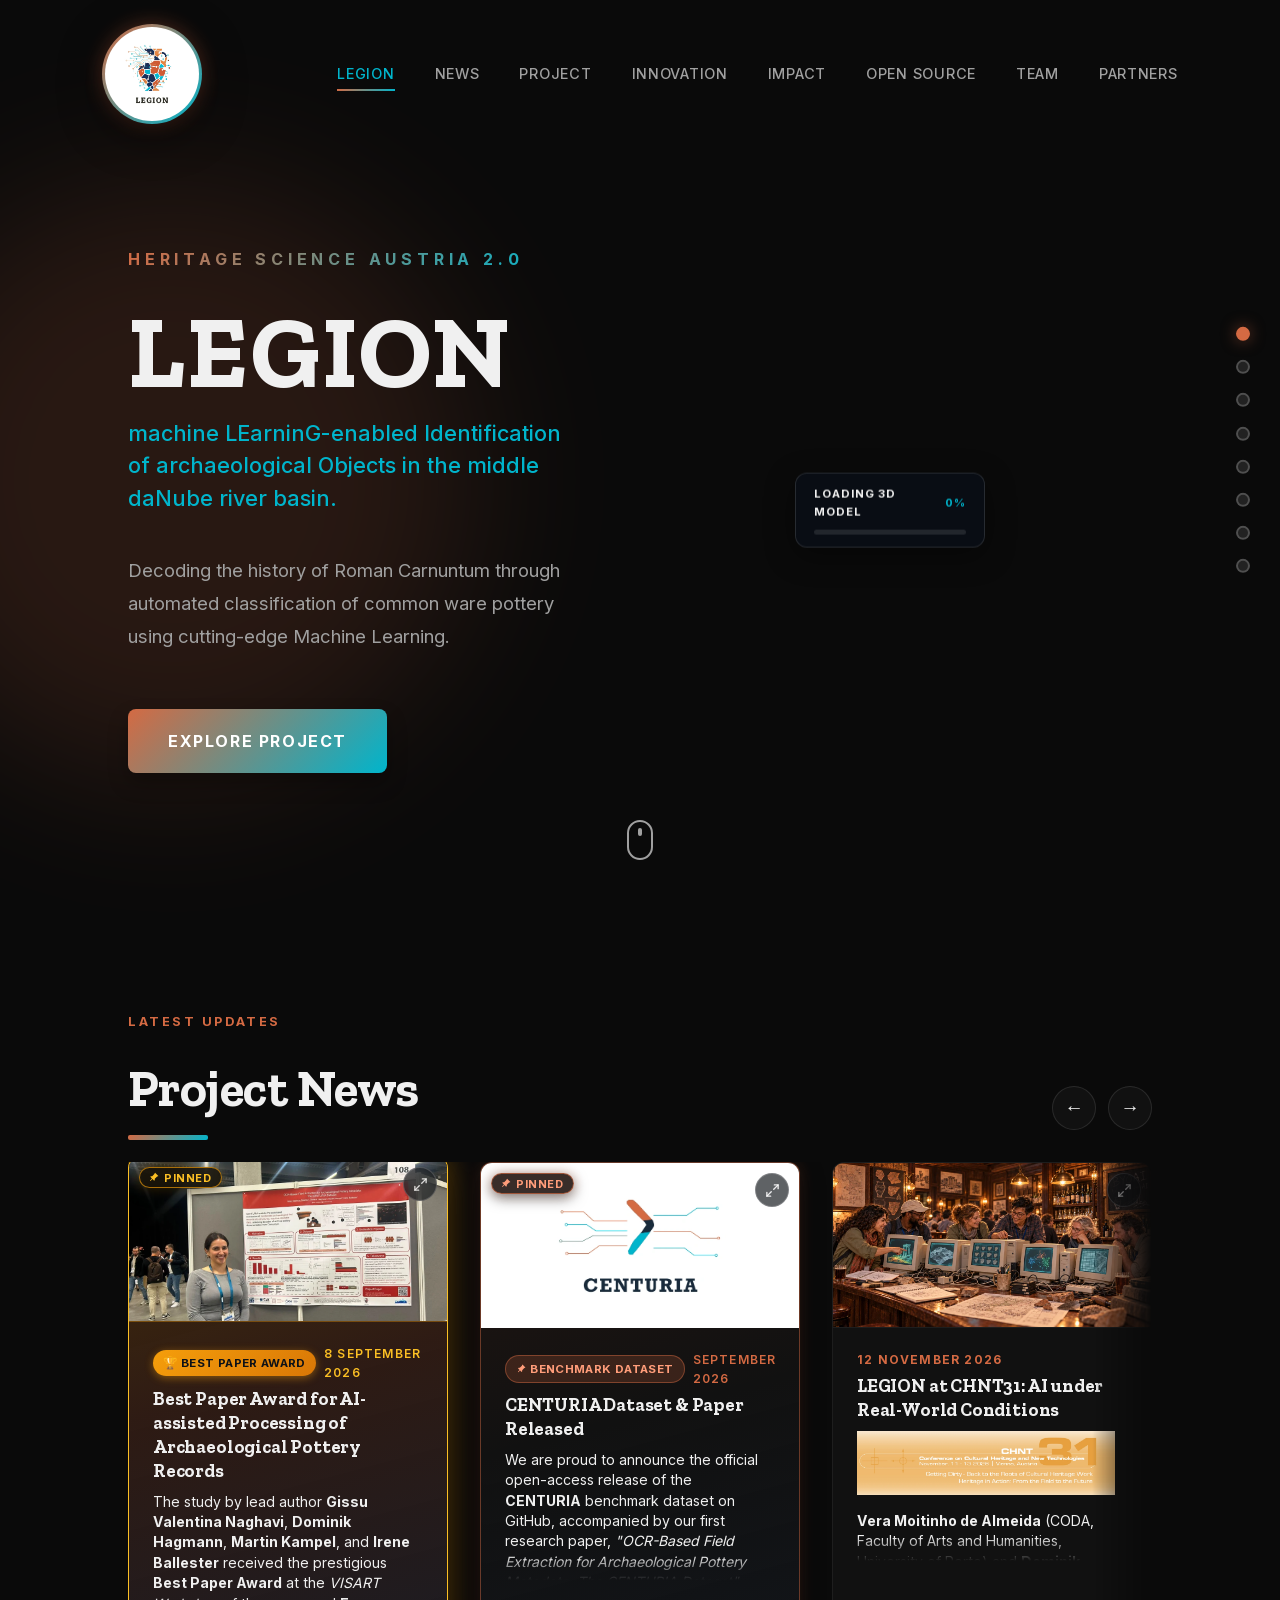
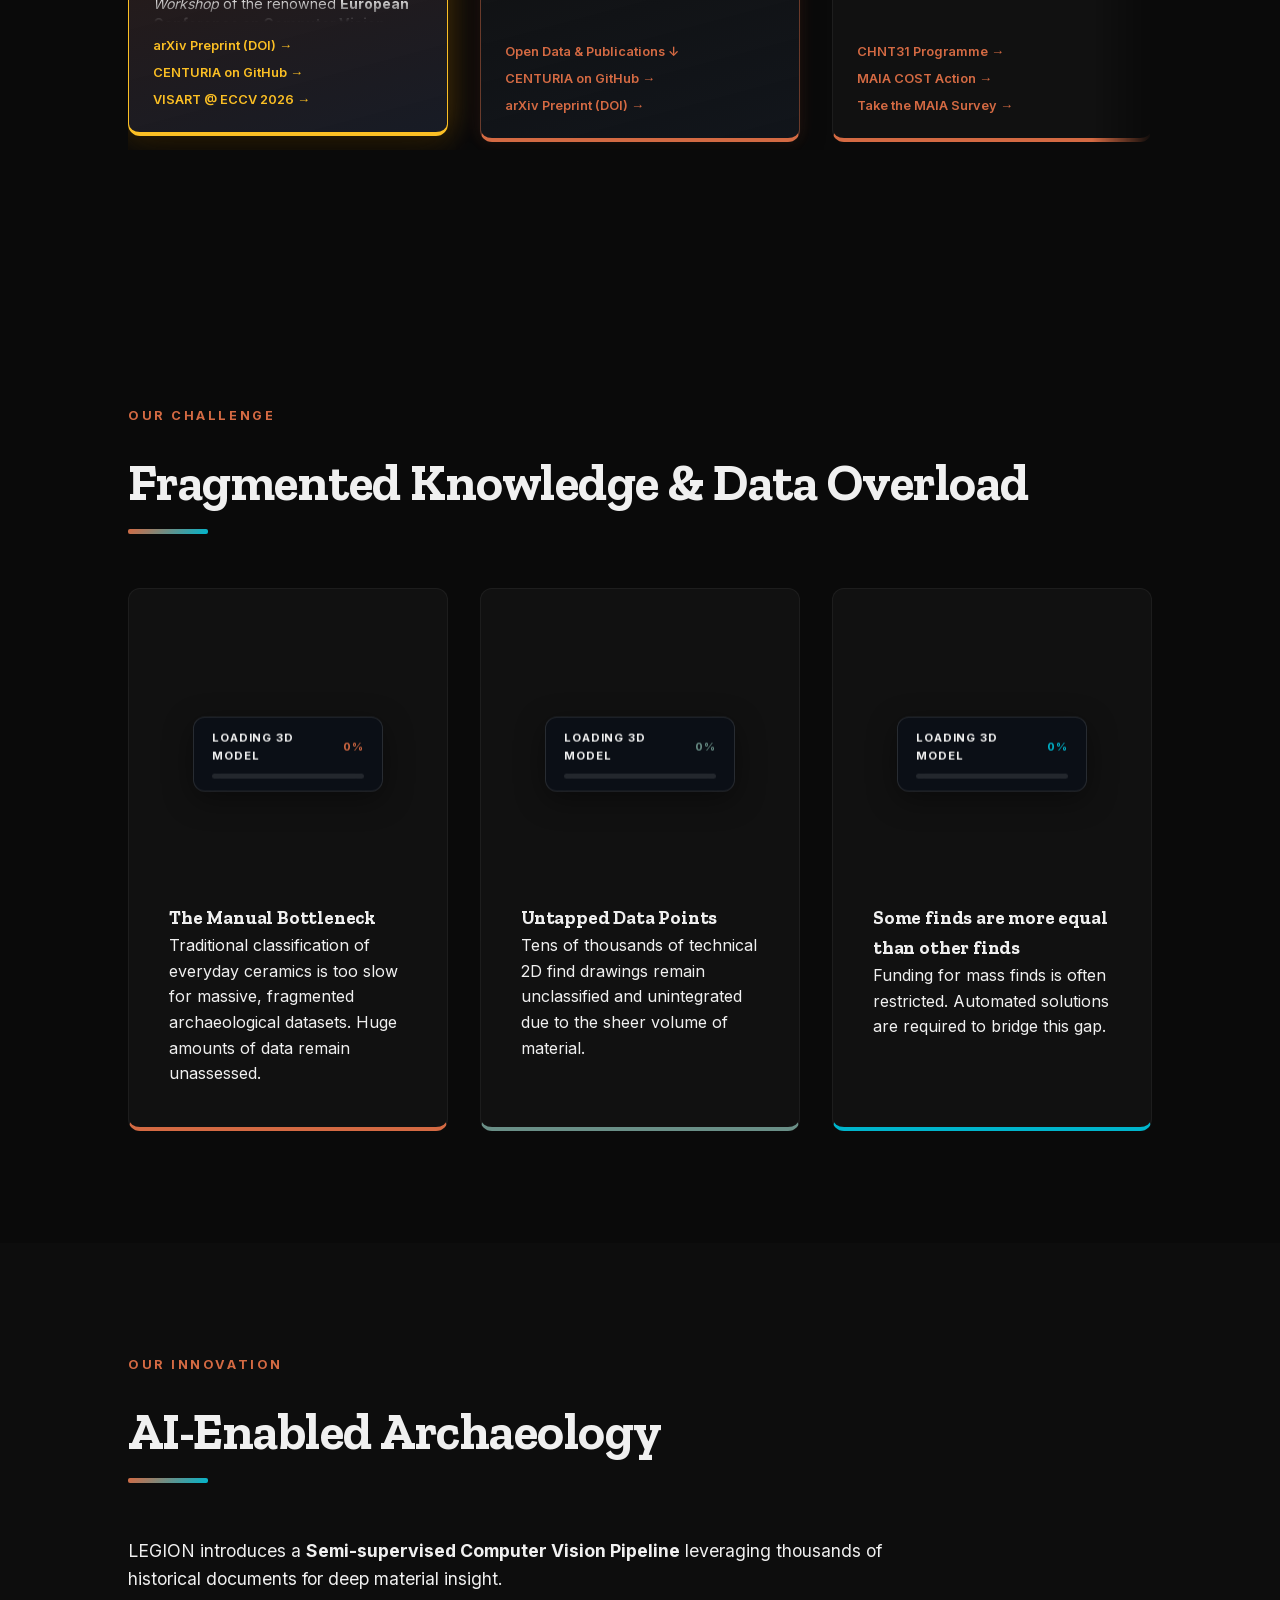
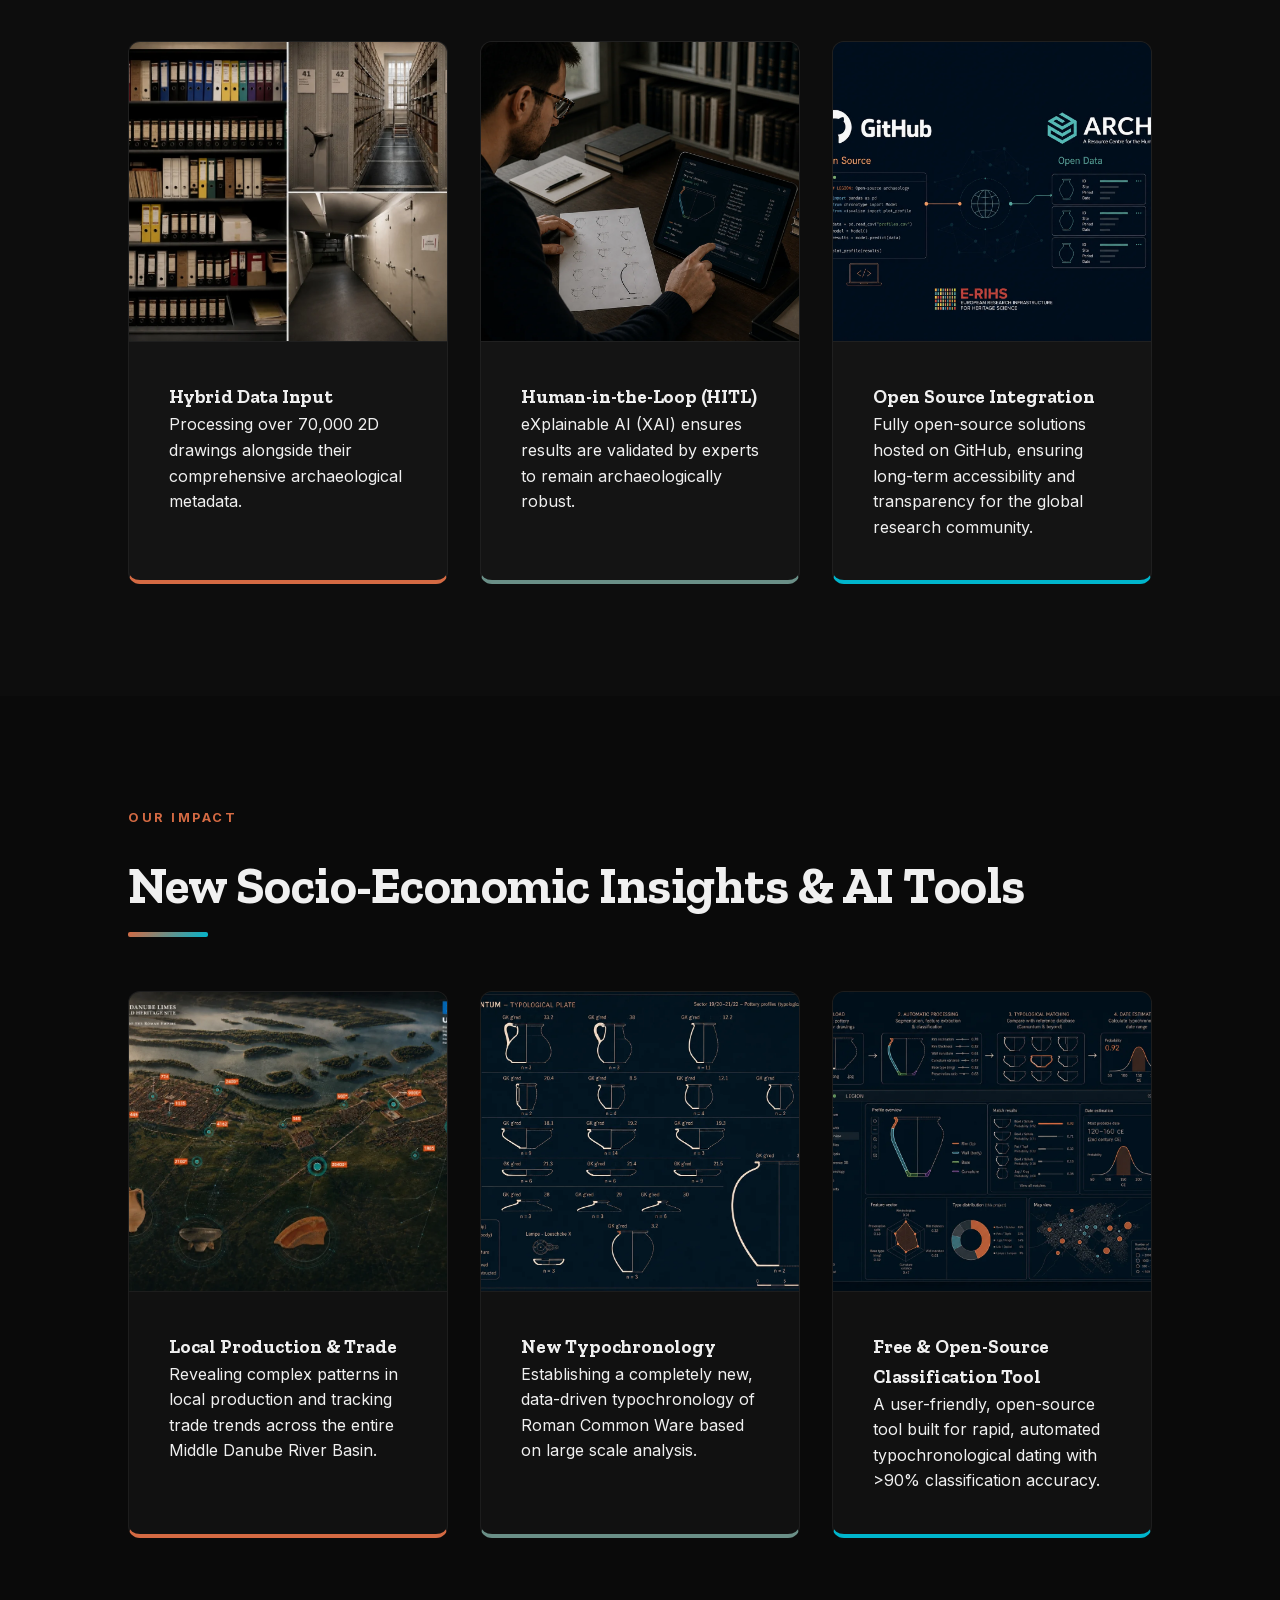
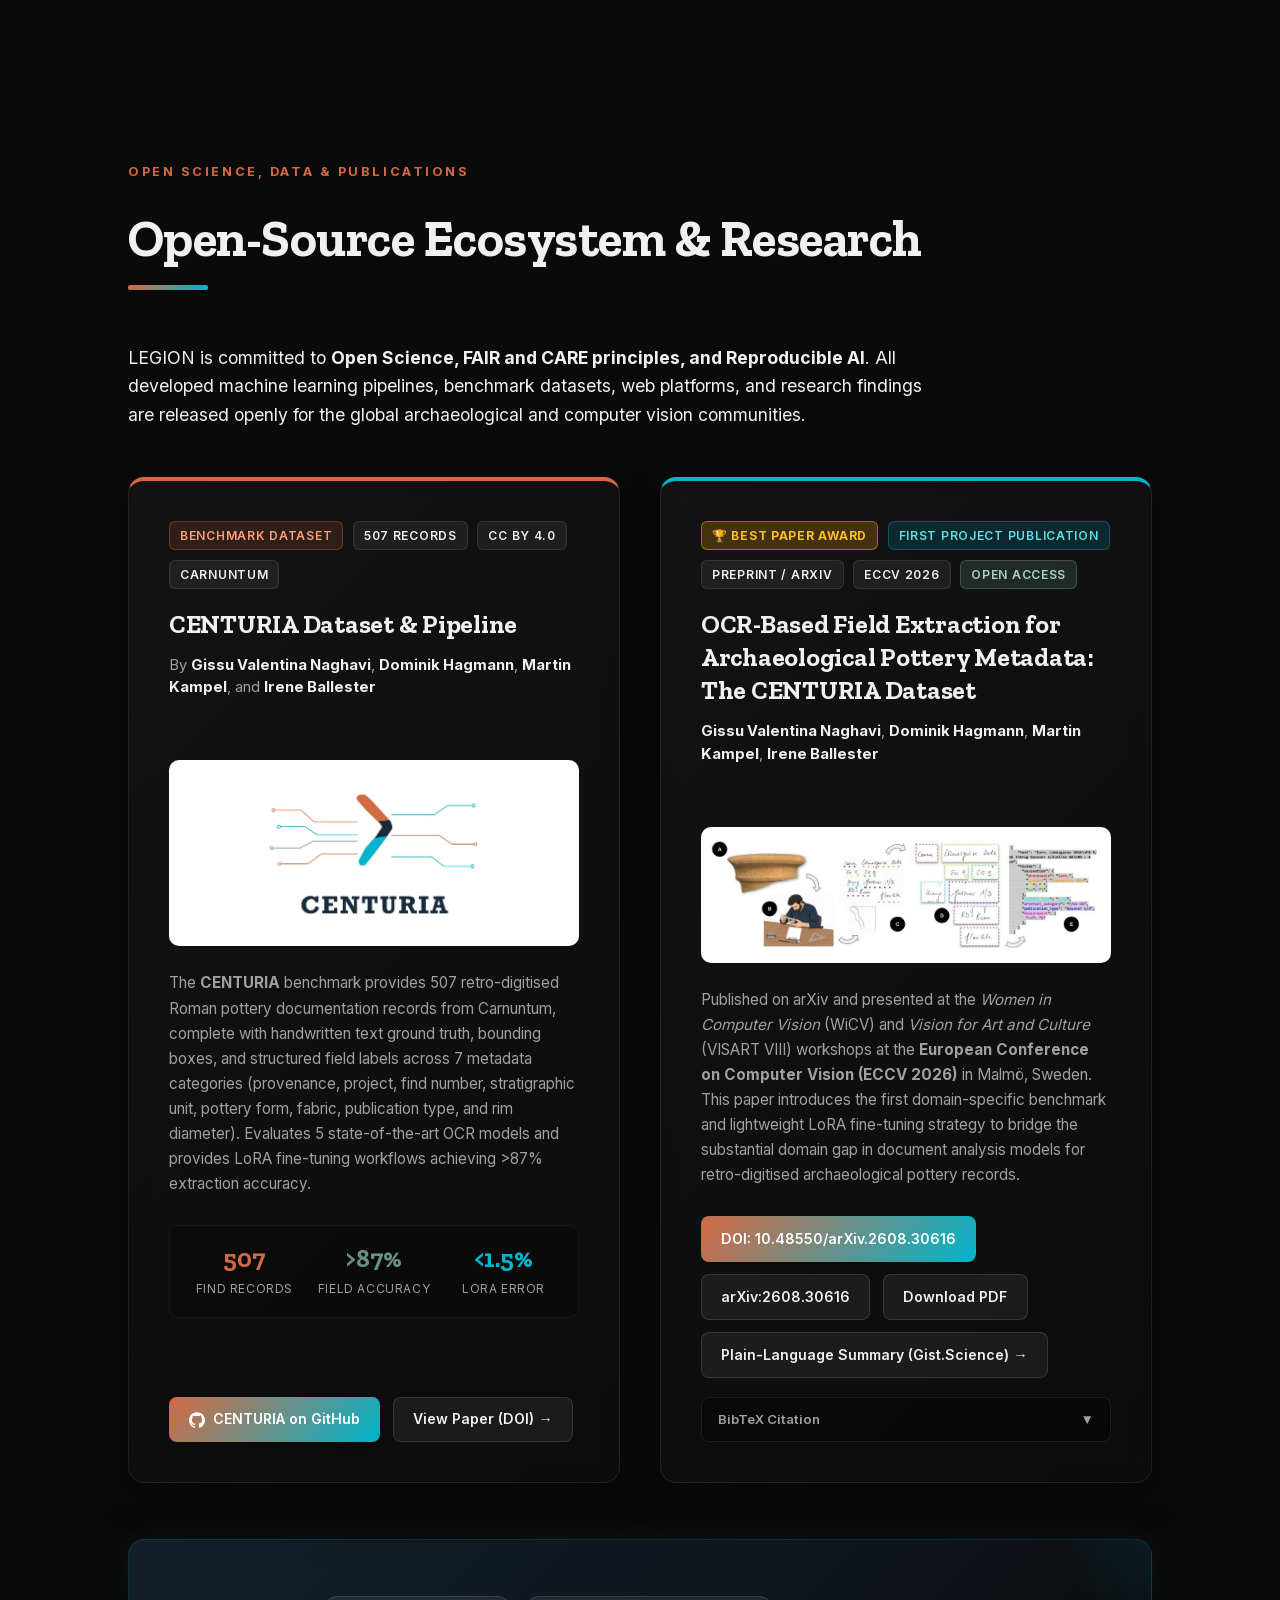
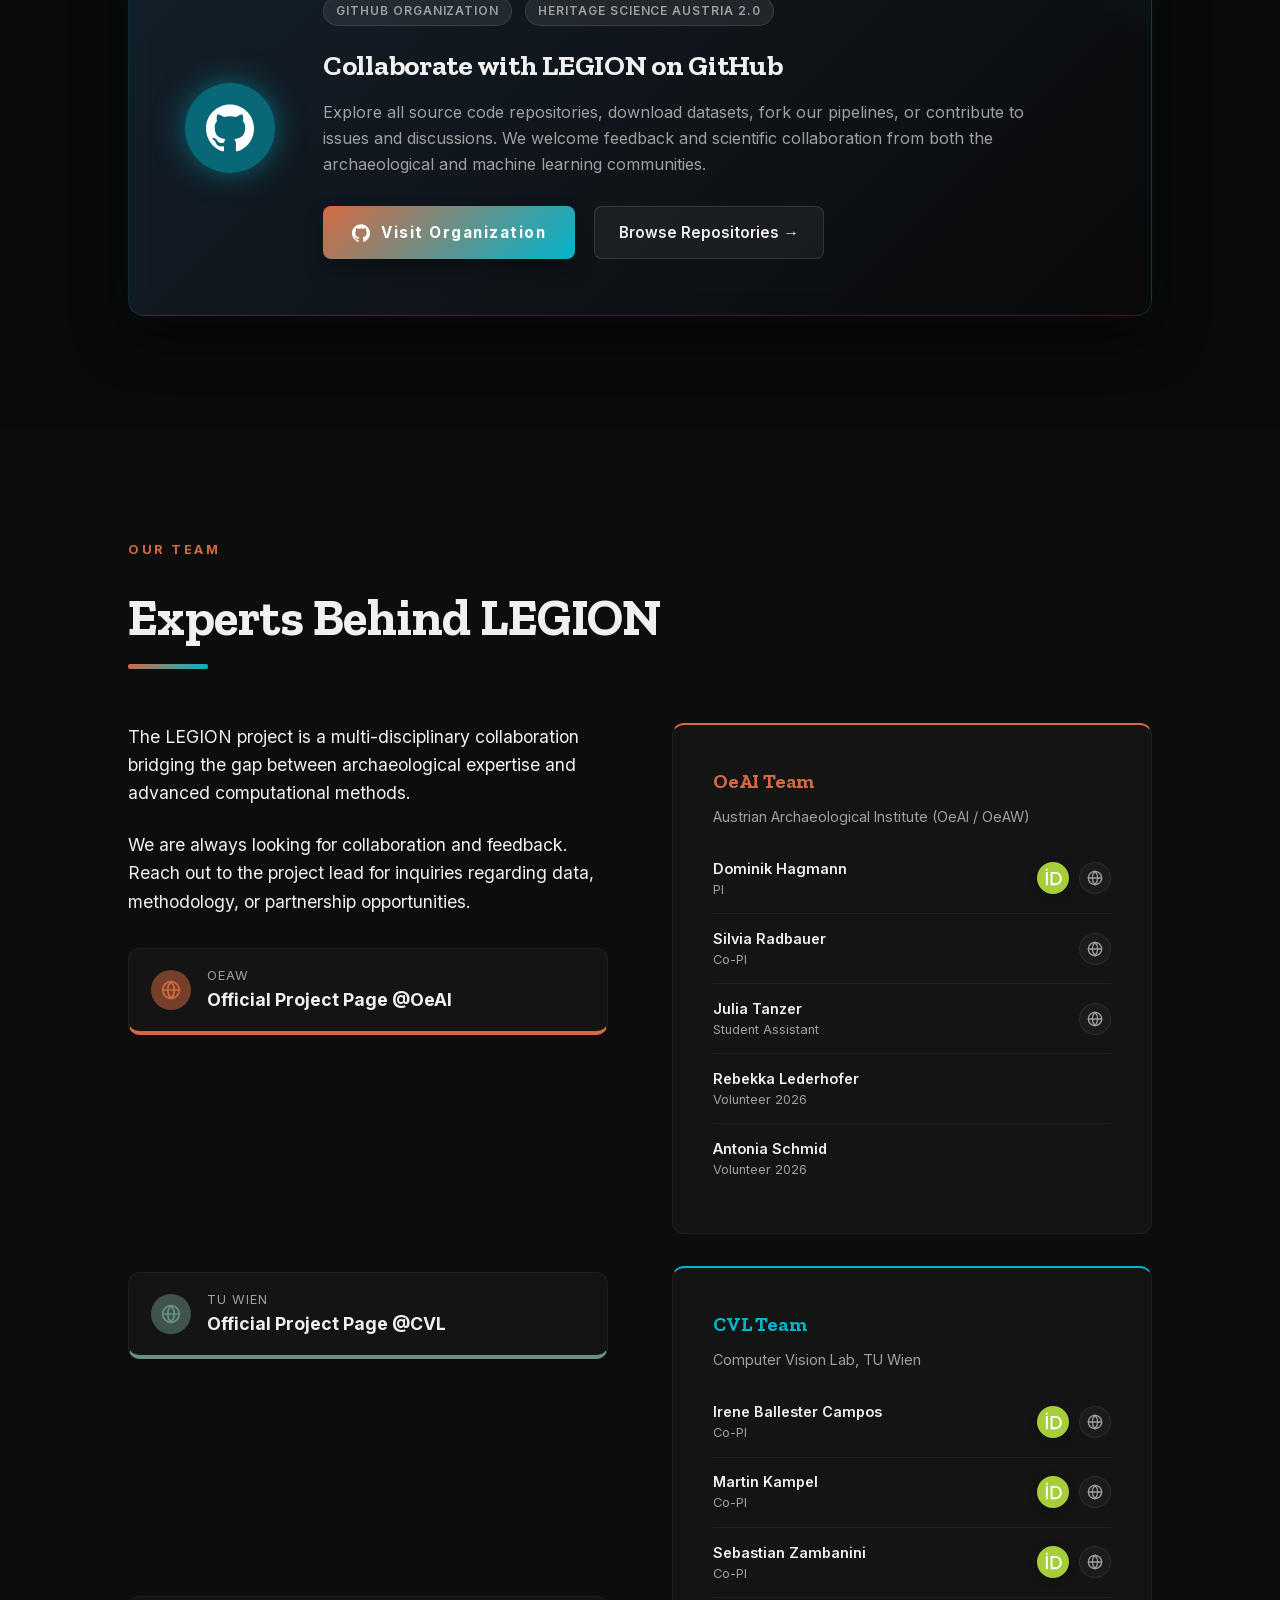
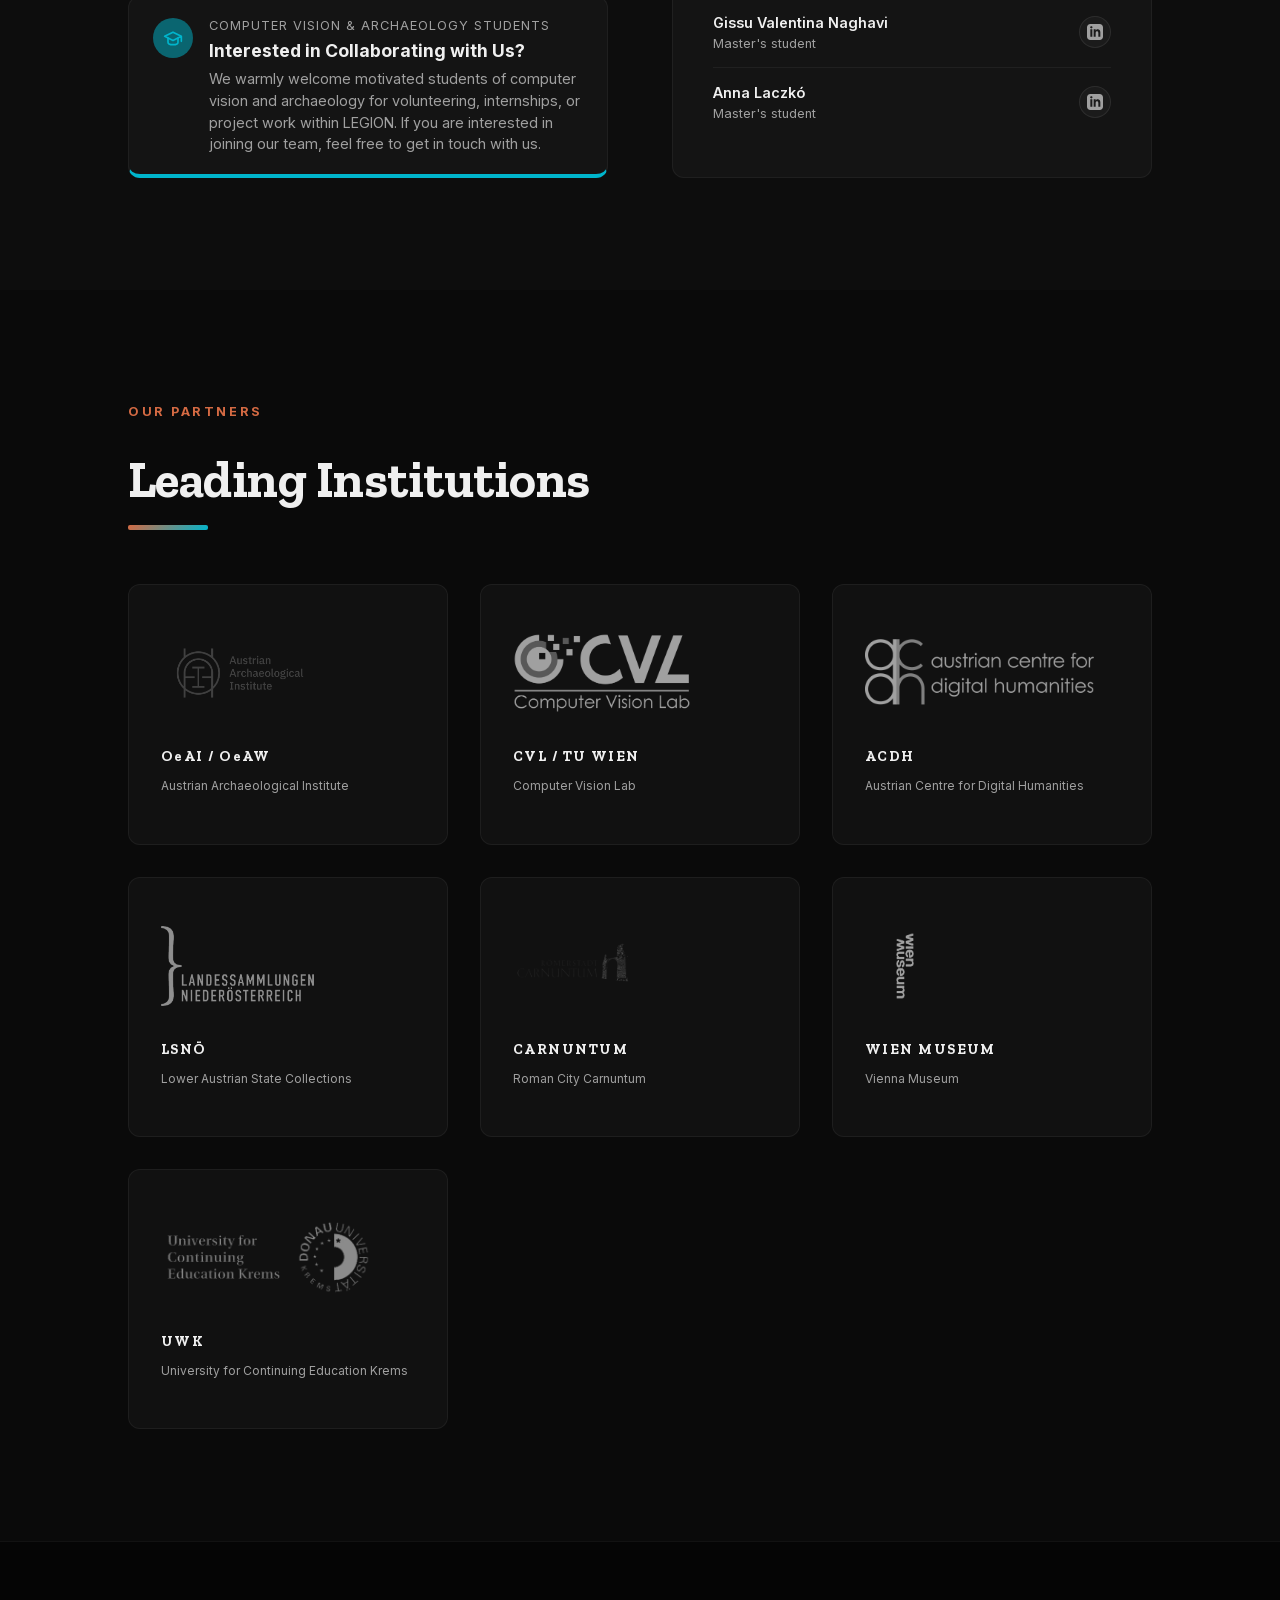
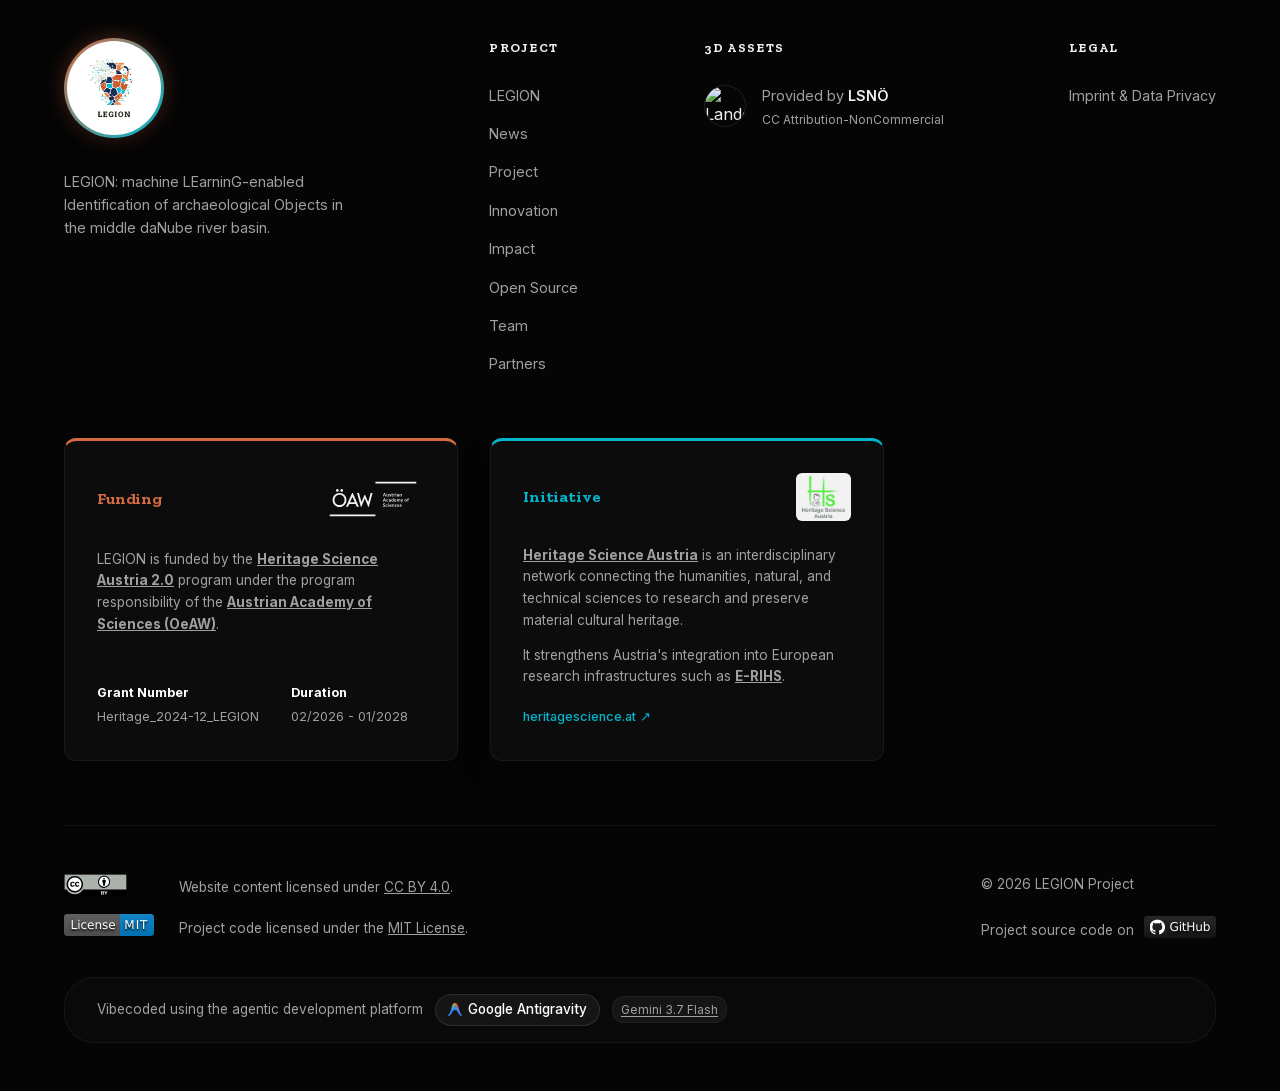
==== commit 05a50ba5: "Add CHNT31 conference banner to session news" ====
--- a/index.html
+++ b/index.html
@@ -385,6 +385,8 @@
 <h3>LEGION at CHNT31: AI under Real-World Conditions</h3>
 <div class="news-text-wrapper">
 <div class="news-text-scrollable">
+<a href="https://chnt.at/programme-2026/" rel="noopener" target="_blank" aria-label="CHNT31 conference programme"><img src="assets/news_chnt31_banner.webp" alt="CHNT31 – Conference on Cultural Heritage and New Technologies, 11–13 November 2026, Vienna: Getting Dirty – Back to the Roots of Cultural Heritage Work; Heritage in Action: From the Field to the Future" width="1726" height="430" loading="lazy" style="display: block; width: 100%; height: auto; margin: 0 0 1rem;"/></a>
+
 <p style="margin-bottom: 0.6rem;"><strong>Vera Moitinho de Almeida</strong> (CODA, Faculty of Arts and Humanities, University of Porto) and <strong>Dominik Hagmann</strong> (Austrian Archaeological Institute / Austrian Academy of Sciences; University for Continuing Education Krems) chair <strong>Session 21</strong> at <strong>CHNT31</strong> in Vienna (11–13 November 2026): <em>Artificial Intelligence under Real-World Conditions: Ethics, Sustainability, and Knowledge in Archaeology</em>.</p>
 <p style="margin-bottom: 0.6rem;">The session brings together conceptual discussion and practical case studies on data provenance, transparency and bias, sustainable AI workflows under infrastructural constraints, and the transition from data generation to archaeological knowledge. It forms part of the activities of <strong>COST Action CA23141 MAIA – Managing Artificial Intelligence in Archaeology</strong>. The accompanying AI-generated pub illustration takes up the <strong>BYOAI – Bring Your Own AI</strong> theme.</p>
 <p>MAIA Working Group 2 also invites colleagues working with digital archaeological collections to complete its anonymous <strong>5–10-minute survey</strong> on availability, accessibility, documentation, licensing, and AI-readiness. Responses will inform recommendations for digital comparative collections and AI training data in archaeology. The survey is open until <strong>31 December 2026</strong>.</p>
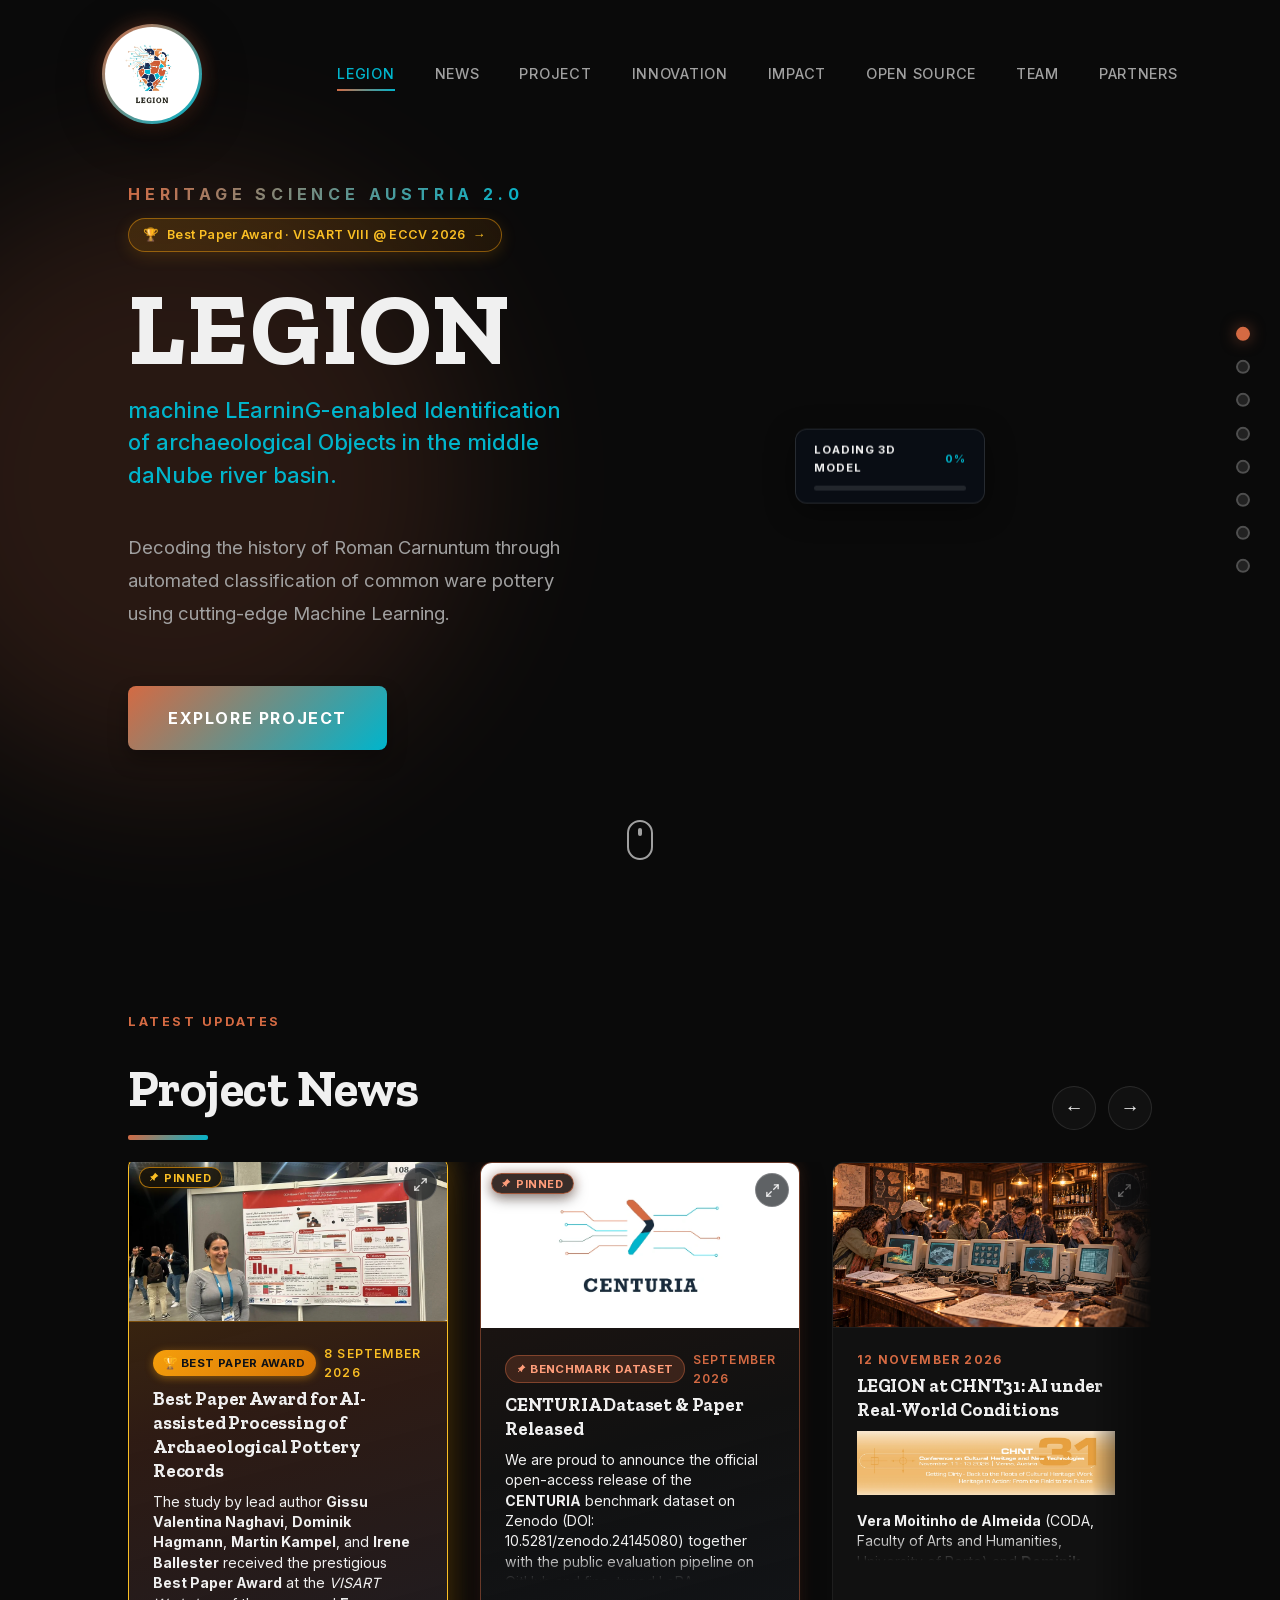
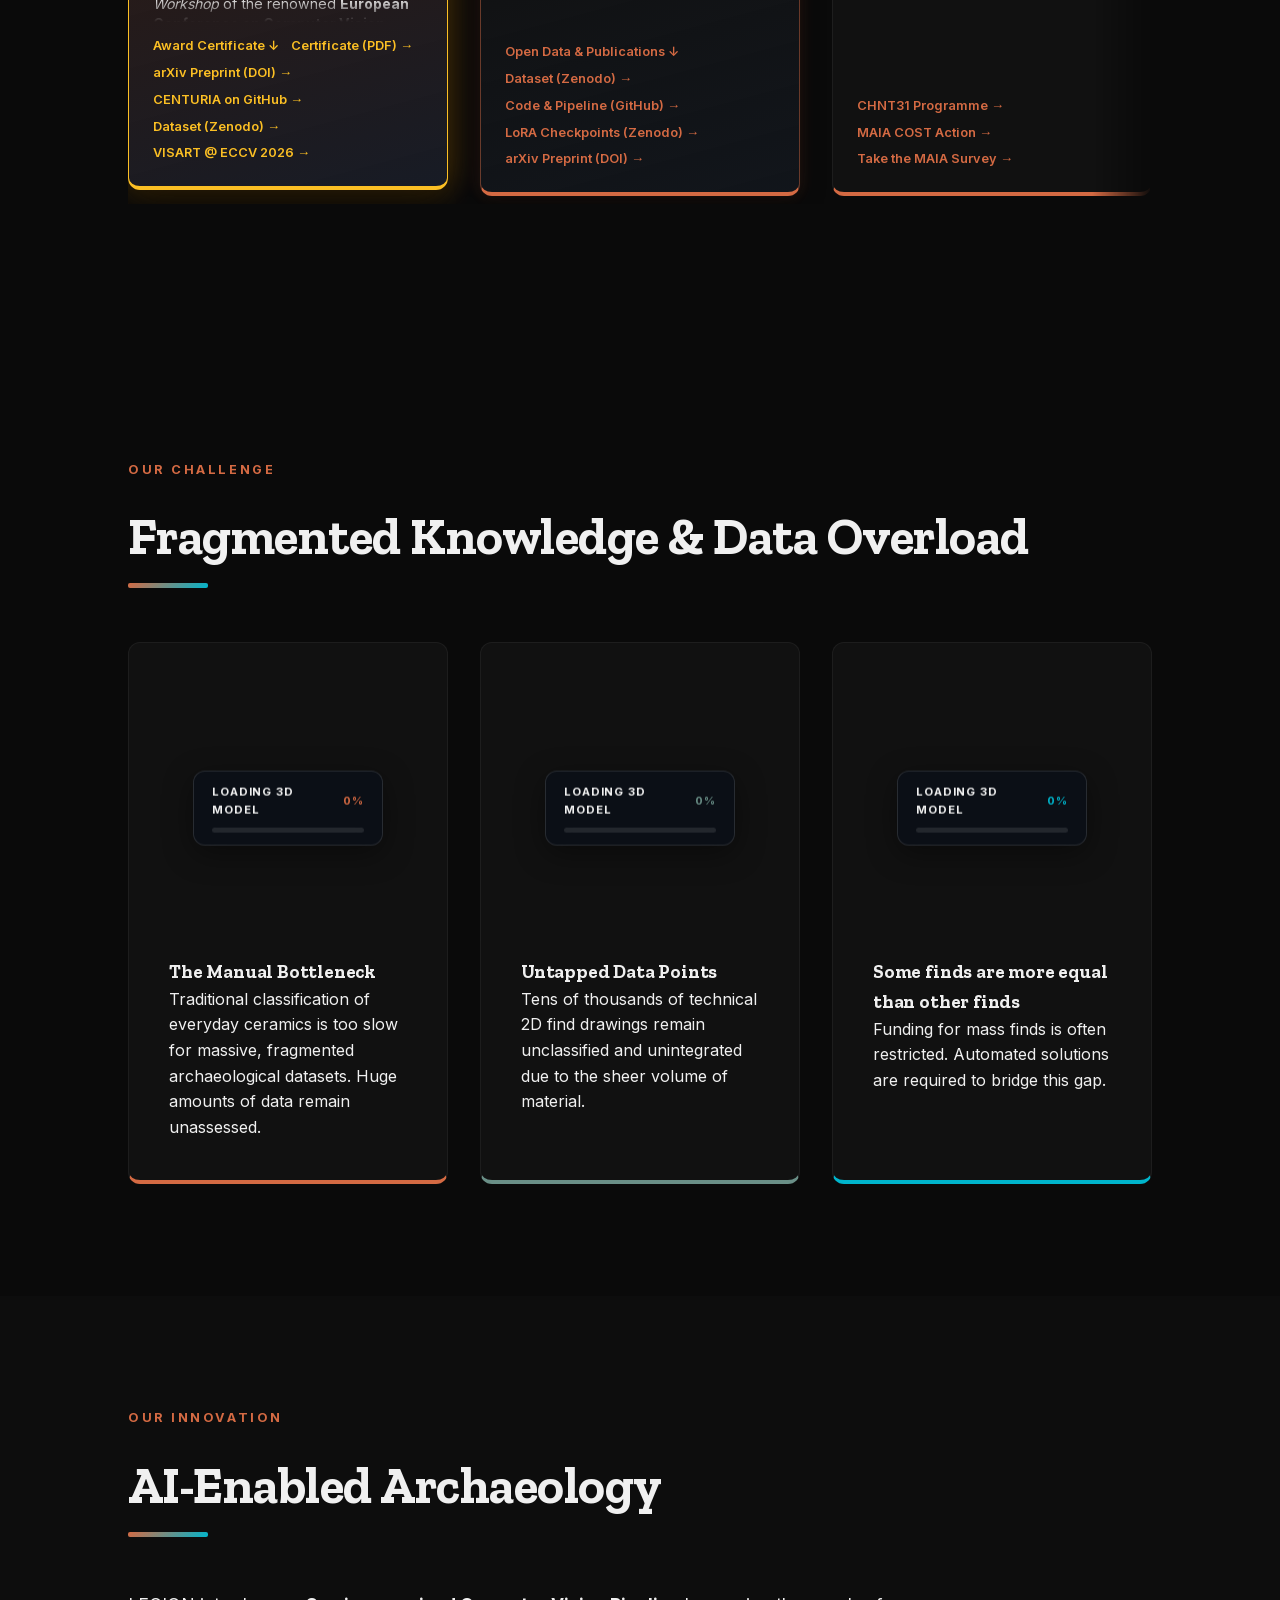
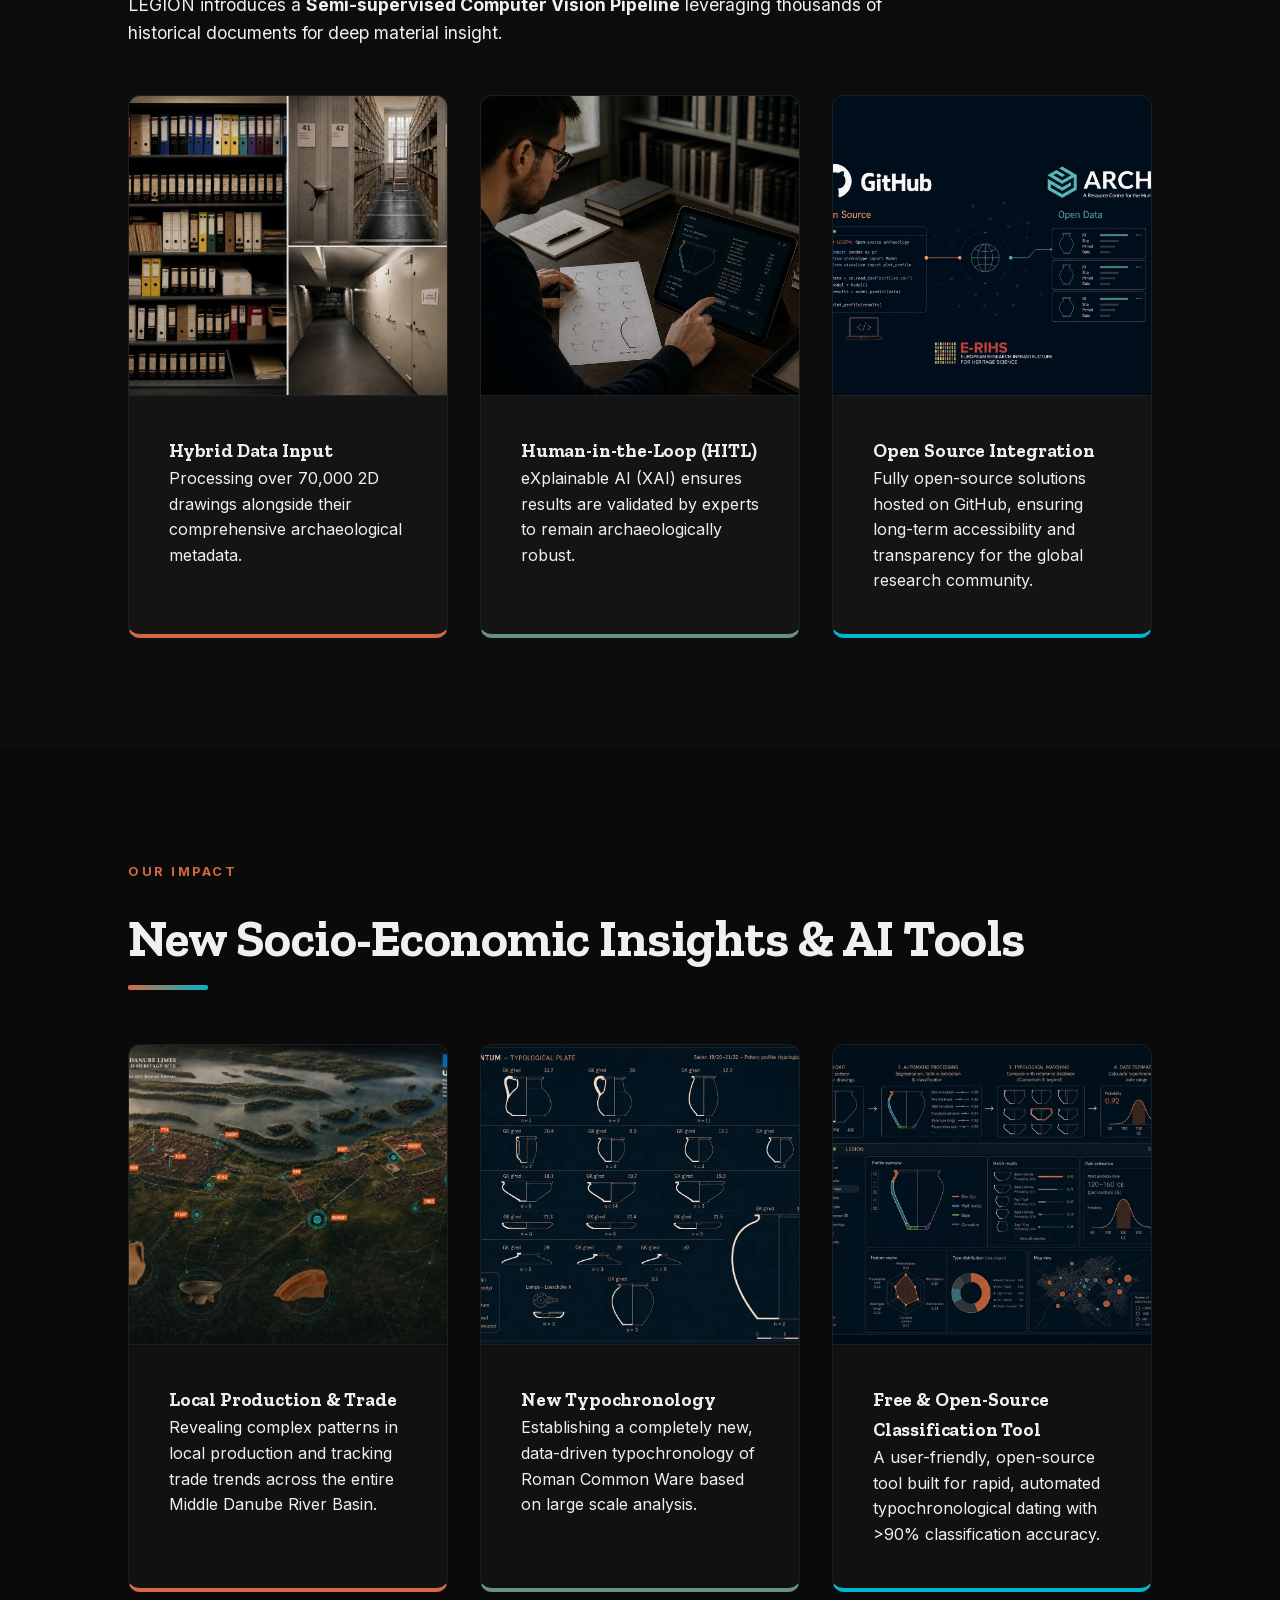
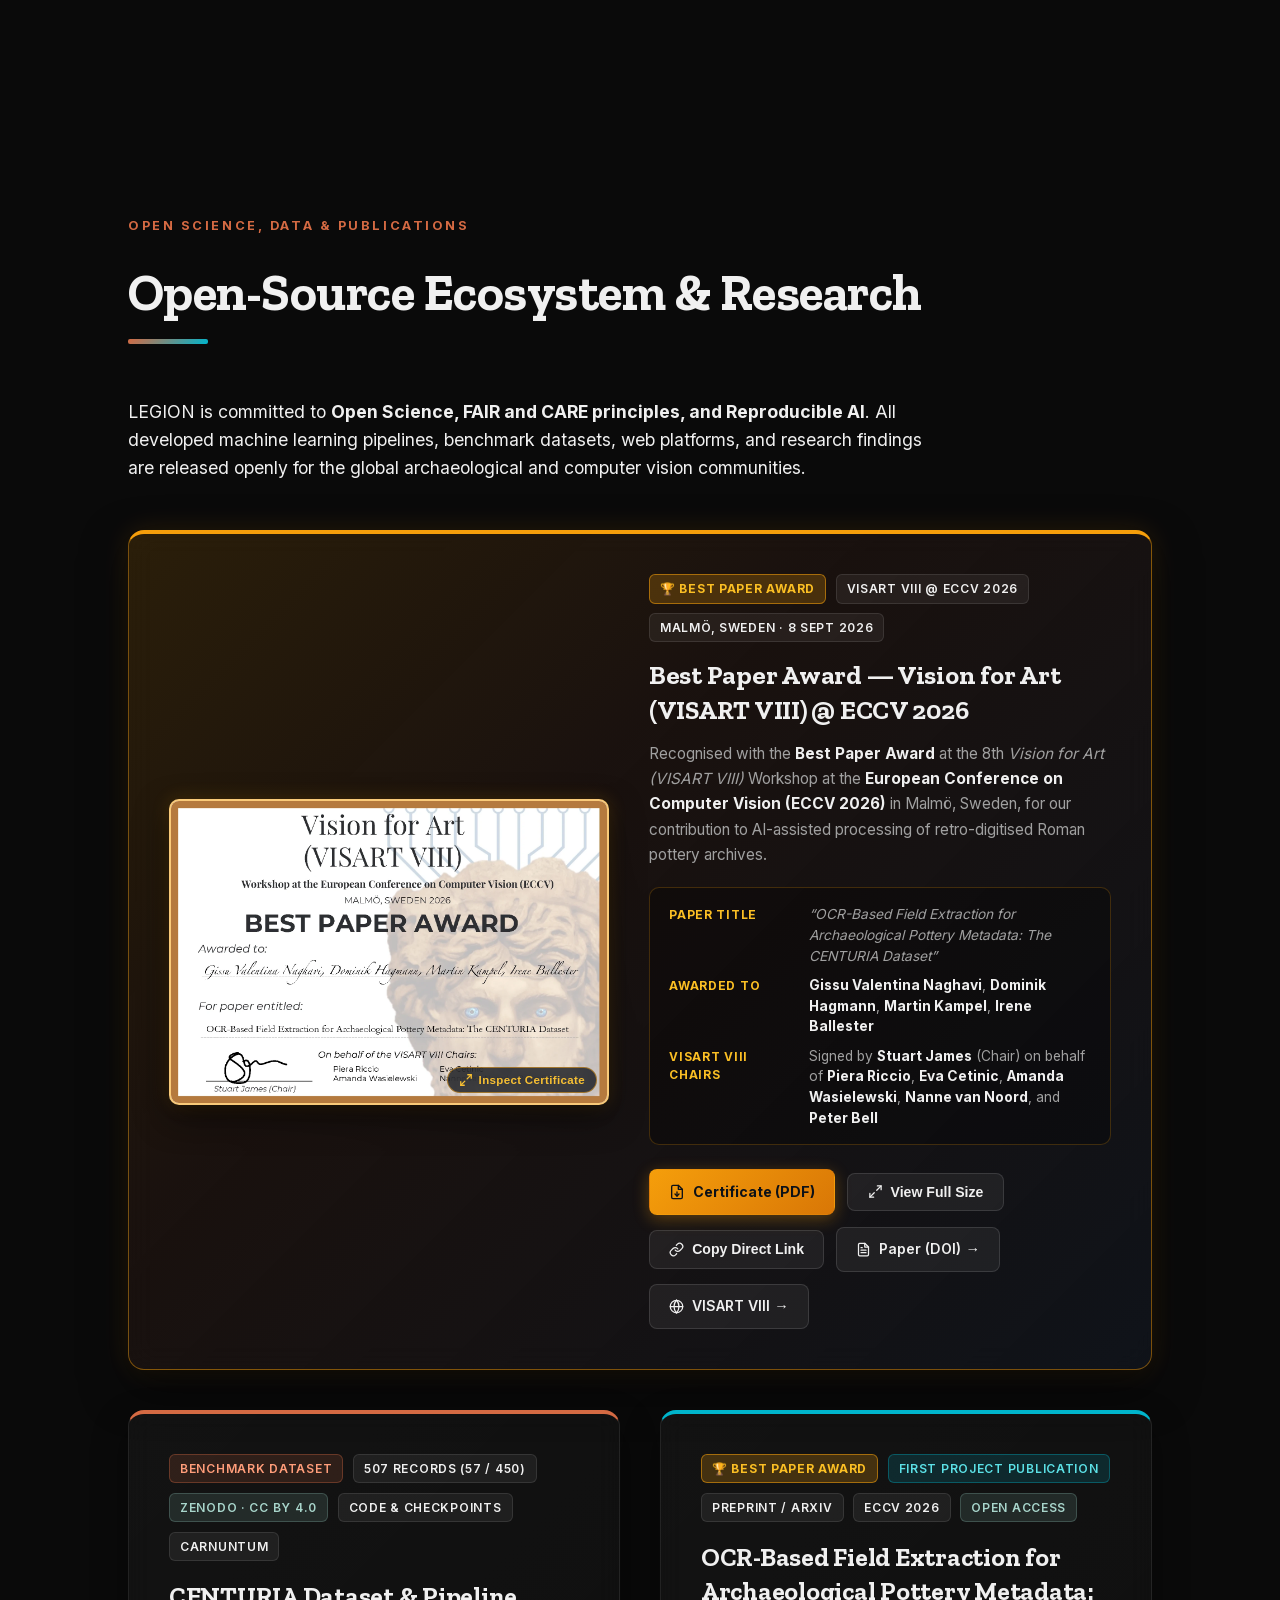
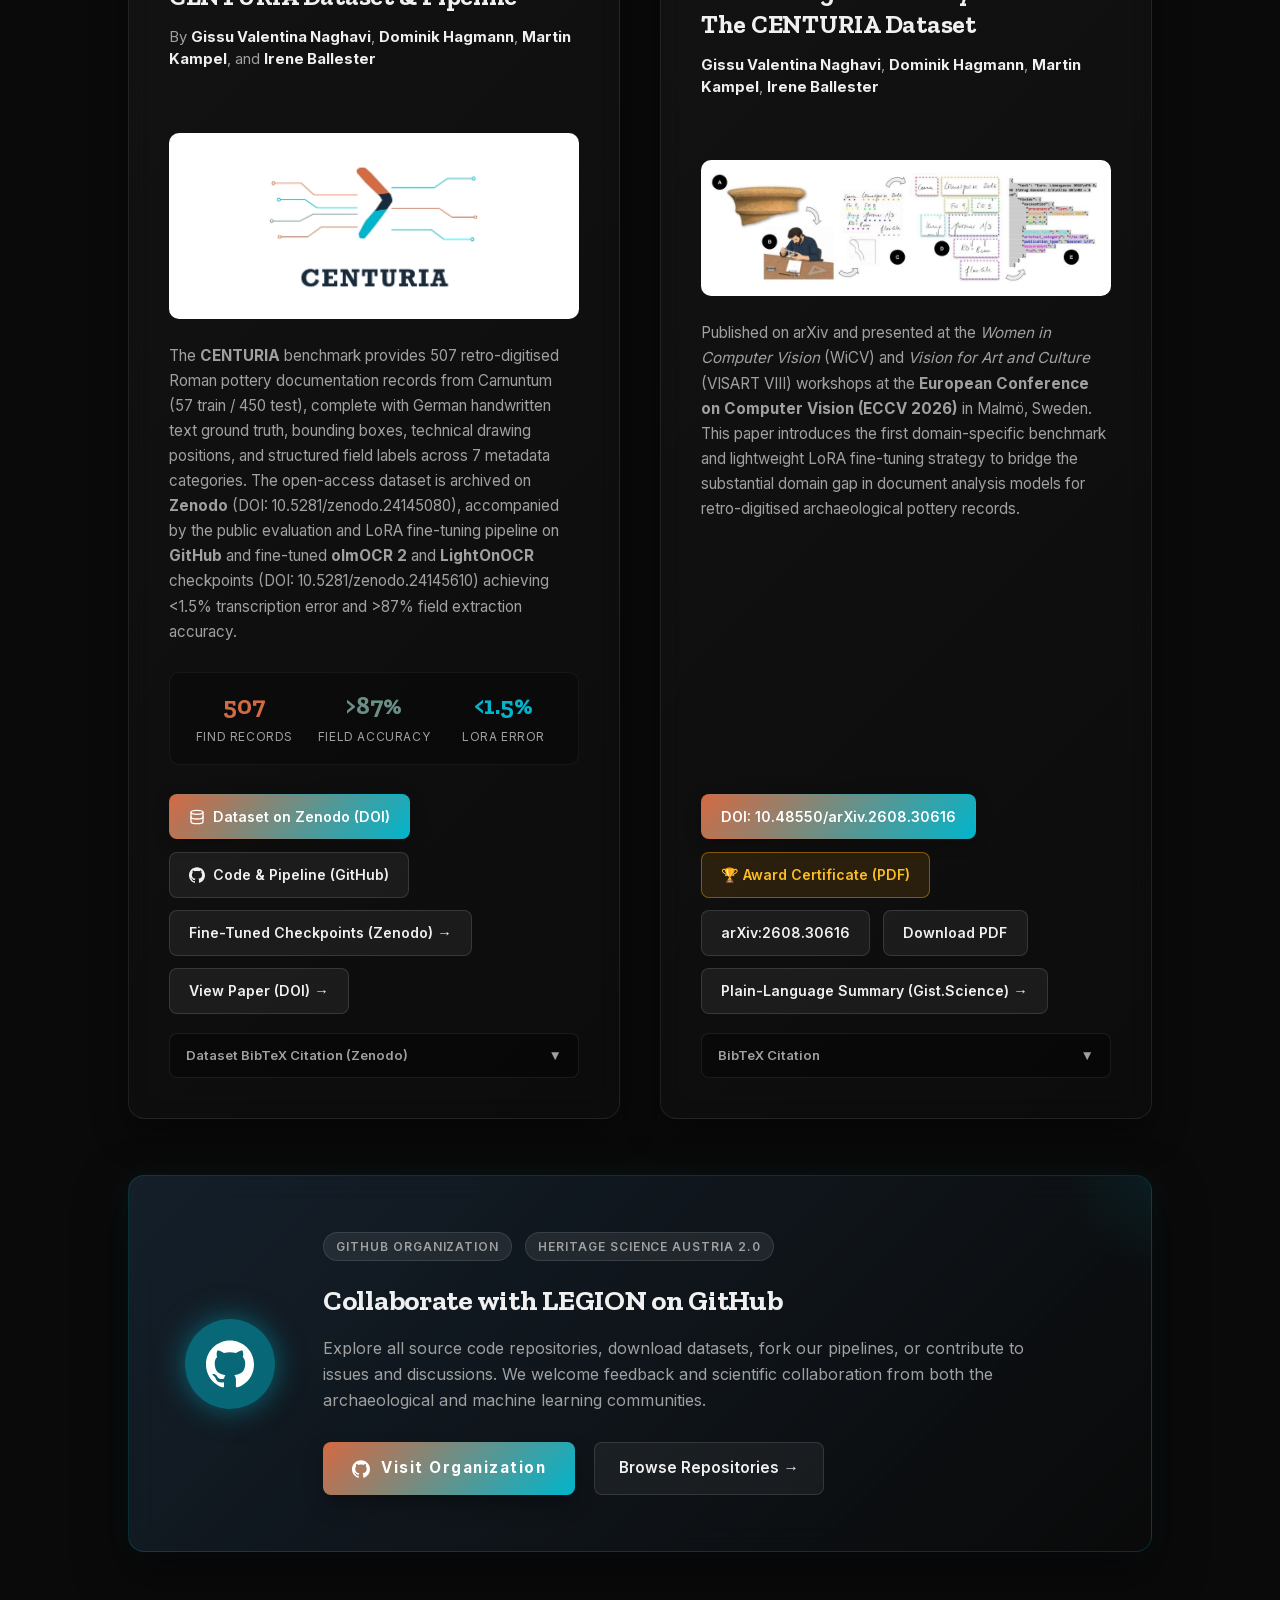
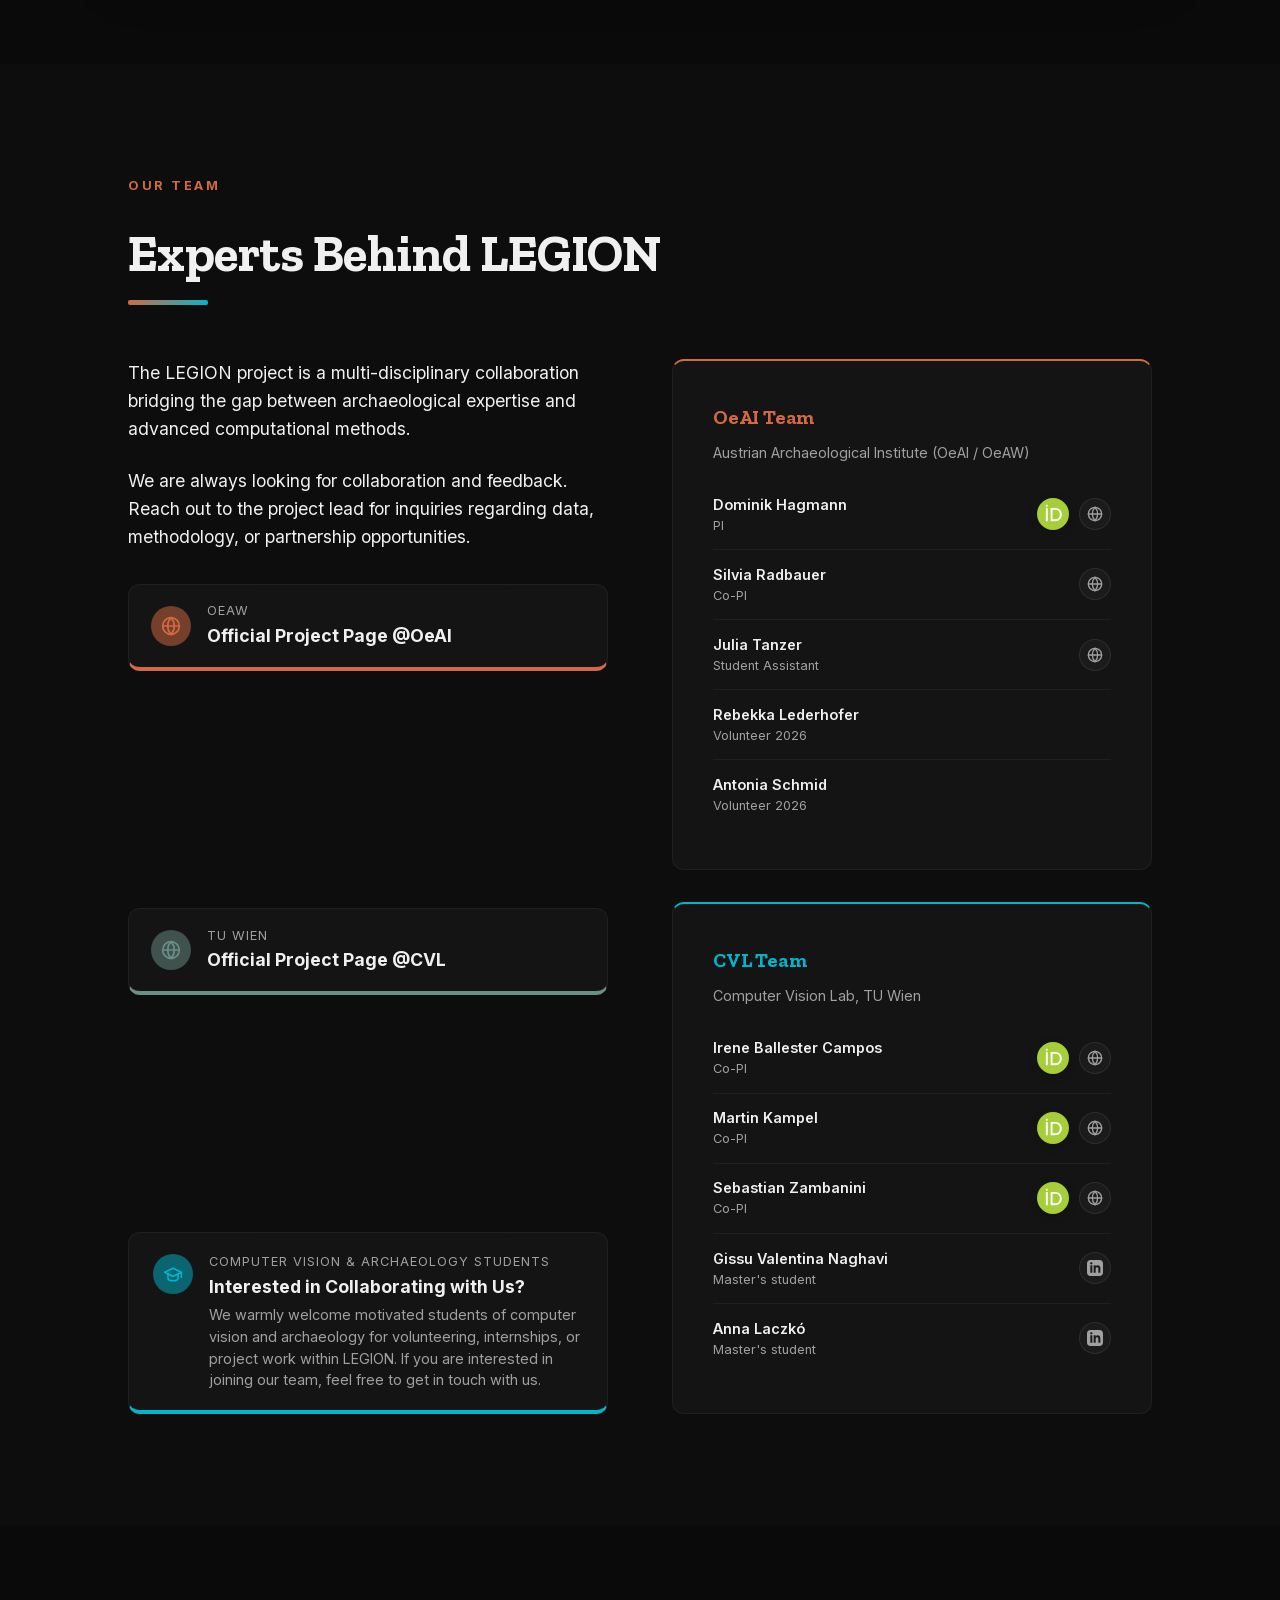
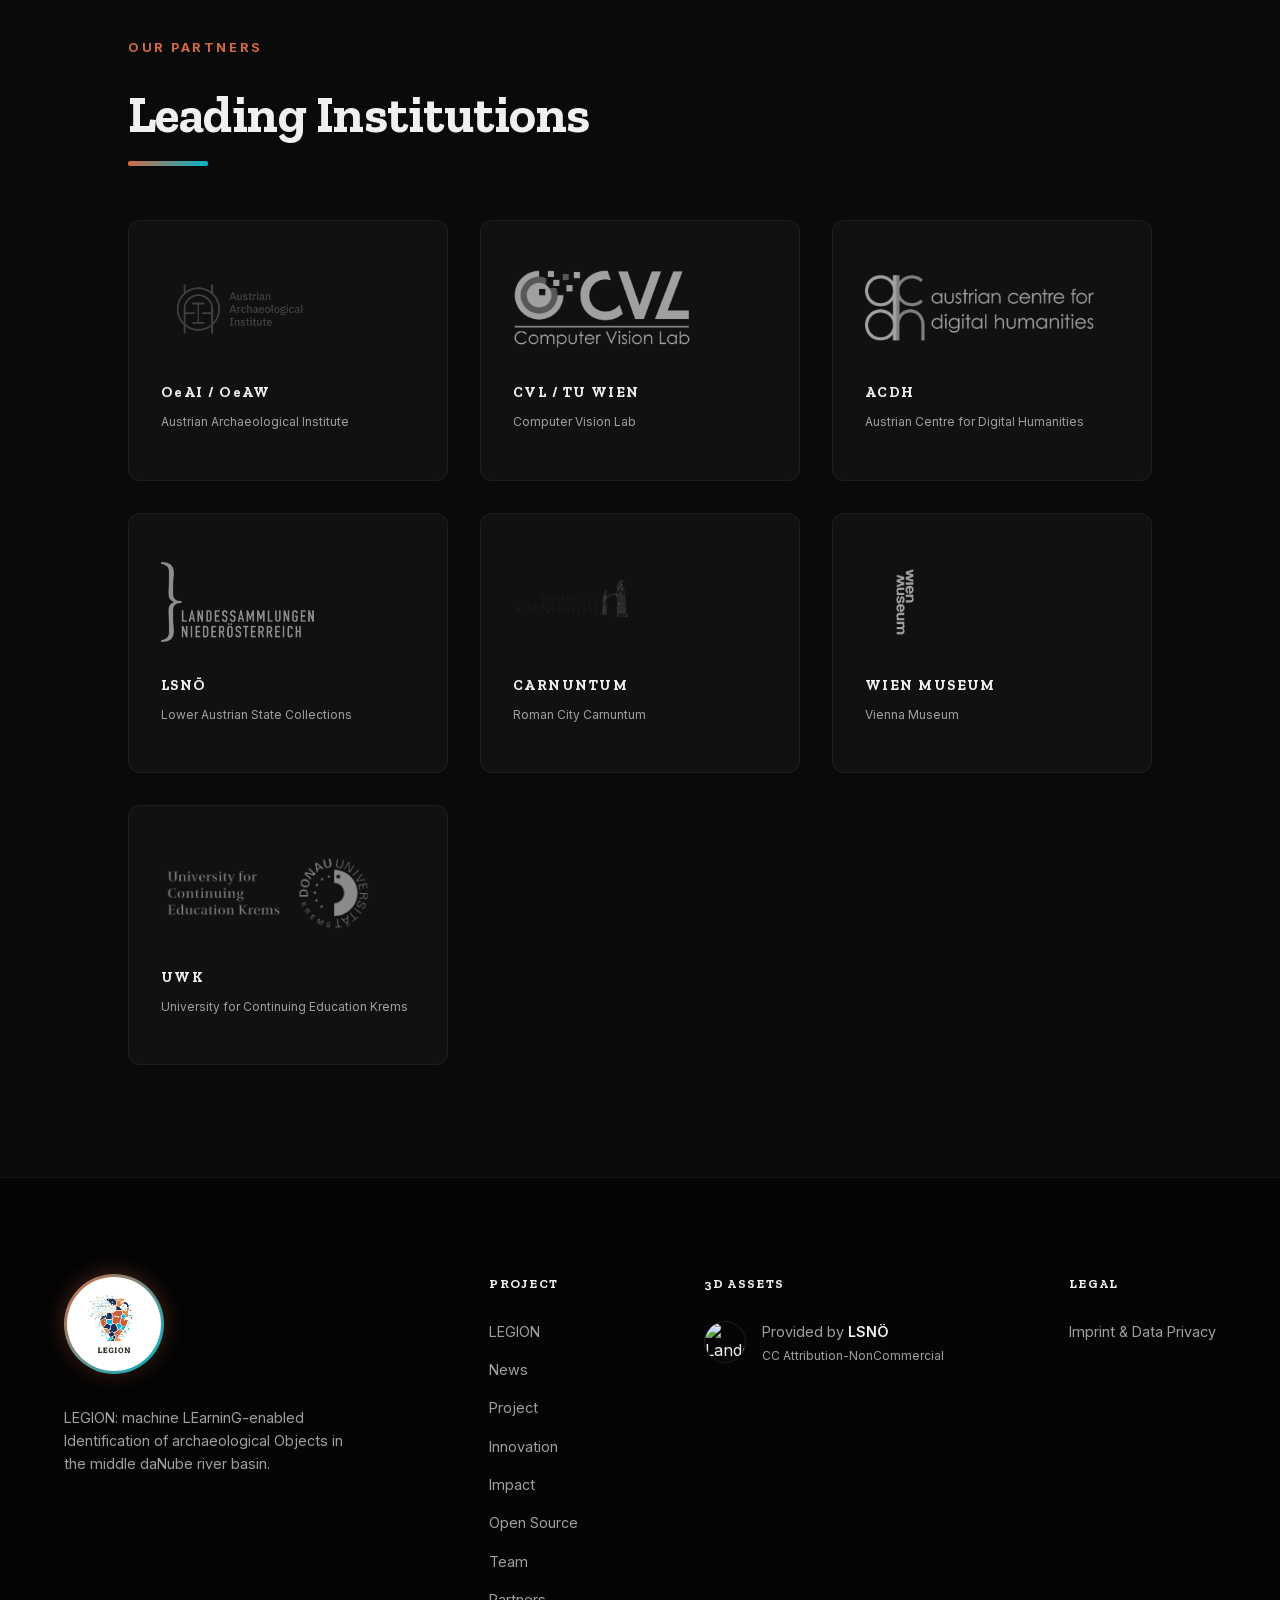
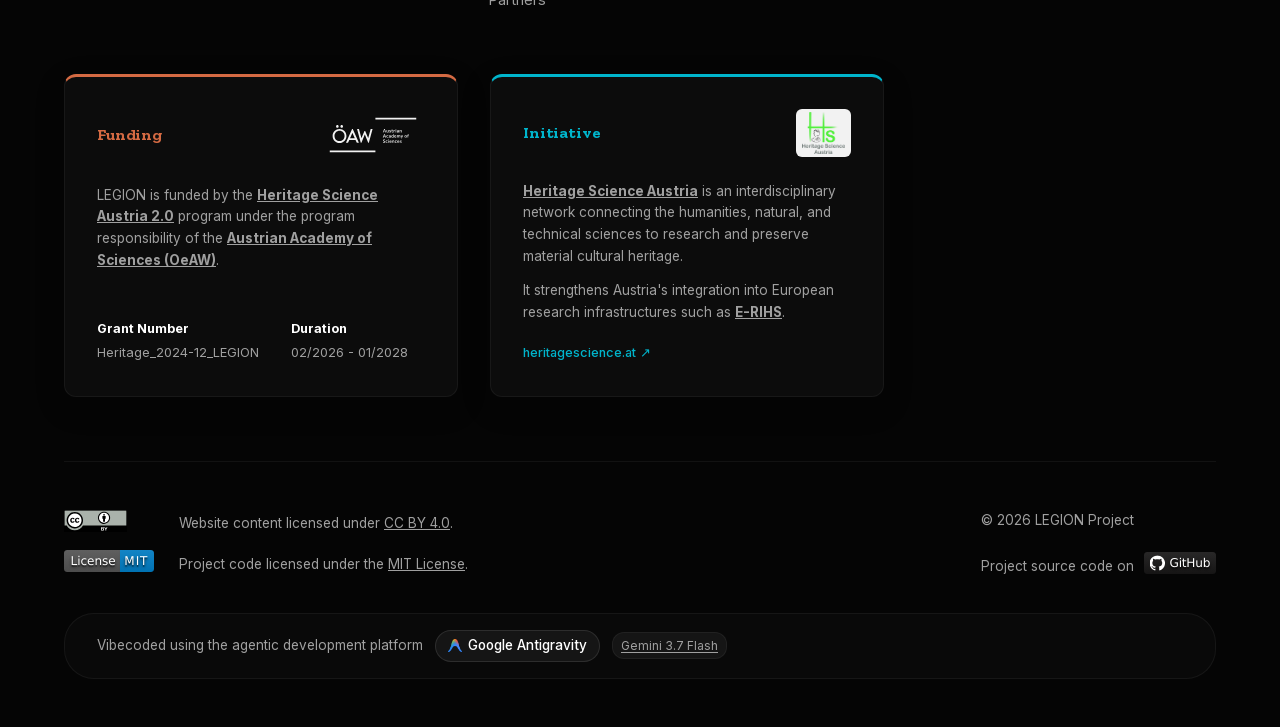
==== commit 8f814001: "feat(award): add VISART VIII @ ECCV 2026 Best Paper Award certificate showcase" ====
--- a/index.html
+++ b/index.html
@@ -7,7 +7,7 @@
 <title>LEGION | AI-Enabled Archaeology</title>
 <meta content="LEGION: machine LEarninG-enabled Identification of archaeological Objects in the middle daNube river basin. Innovative AI-based methods and the CENTURIA benchmark for automated classification of Roman pottery." name="description"/>
 <meta content="index, follow, max-image-preview:large, max-snippet:-1, max-video-preview:-1" name="robots"/>
-<meta content="LEGION, AI Archaeology, Roman Pottery, Carnuntum, Machine Learning, Heritage Science Austria, TU Wien, OeAI / OeAW, CENTURIA Dataset, Common Ware, Computer Vision, Typochronology, VISART, WiCV, ECCV 2026, Heritage Meets Science 2, E-RIHS.at, Data Science" name="keywords"/>
+<meta content="LEGION, AI Archaeology, Roman Pottery, Carnuntum, Machine Learning, Heritage Science Austria, TU Wien, OeAI / OeAW, CENTURIA Dataset, Common Ware, Computer Vision, Typochronology, VISART, WiCV, ECCV 2026, Heritage Meets Science 2, E-RIHS.at, Data Science, Best Paper Award, VISART VIII, Zenodo" name="keywords"/>
 <meta content="LEGION Project Team" name="author"/>
 <link href="https://legion-hsa-2-0.github.io/" rel="canonical"/>
 <!-- Open Graph / Facebook -->
@@ -43,6 +43,7 @@
           "url": "https://legion-hsa-2-0.github.io/",
           "logo": "https://legion-hsa-2-0.github.io/assets/logo.webp",
           "image": "https://legion-hsa-2-0.github.io/assets/hero-jug.webp",
+          "award": "Best Paper Award — Vision for Art (VISART VIII) Workshop at ECCV 2026",
           "parentOrganization": [
             {
               "@type": "CollegeOrUniversity",
@@ -136,10 +137,16 @@
         {
           "@type": "Dataset",
           "@id": "https://legion-hsa-2-0.github.io/#dataset-centuria",
-          "name": "CENTURIA: Carnuntum Pottery HTR & Metadata Benchmark Dataset",
-          "description": "Benchmark dataset of 507 retro-digitised Roman pottery documentation records from Carnuntum providing handwritten transcriptions, bounding boxes, and field-level metadata for machine learning and automated archaeological typochronology.",
-          "url": "https://github.com/gissuvalentina/CENTURIA",
-          "sameAs": "https://doi.org/10.48550/arXiv.2608.30616",
+          "name": "CENTURIA: A Dataset for Handwritten Text Recognition and Key Information Extraction on Archaeological Pottery Records",
+          "description": "Benchmark dataset of 507 retro-digitised Roman pottery documentation records from Carnuntum (57 train, 450 test) providing German handwritten transcriptions, bounding boxes, technical drawing positions, and structured field-level metadata across seven categories, archived on Zenodo alongside open-source evaluation code and fine-tuned LoRA checkpoints.",
+          "identifier": "https://doi.org/10.5281/zenodo.24145080",
+          "datePublished": "2026-11-11",
+          "url": "https://zenodo.org/records/24145080",
+          "sameAs": [
+            "https://doi.org/10.5281/zenodo.24145080",
+            "https://github.com/LEGION-HSA-2-0/CENTURIA",
+            "https://doi.org/10.48550/arXiv.2608.30616"
+          ],
           "isAccessibleForFree": true,
           "keywords": [
             "archaeology",
@@ -148,9 +155,11 @@
             "handwritten text recognition",
             "HTR",
             "OCR",
+            "KIE",
             "computer vision",
             "machine learning",
-            "benchmark dataset"
+            "benchmark dataset",
+            "Zenodo"
           ],
           "creator": [
             {
@@ -187,8 +196,15 @@
           "distribution": [
             {
               "@type": "DataDownload",
+              "name": "CENTURIA_DATASET.zip (Zenodo)",
               "encodingFormat": "application/zip",
-              "contentUrl": "https://github.com/gissuvalentina/CENTURIA"
+              "contentUrl": "https://zenodo.org/records/24145080"
+            },
+            {
+              "@type": "DataDownload",
+              "name": "CENTURIA Fine-Tuned LoRA Checkpoints (olmOCR2 & LightOnOCR)",
+              "encodingFormat": "application/zip",
+              "contentUrl": "https://doi.org/10.5281/zenodo.24145610"
             }
           ],
           "license": "https://creativecommons.org/licenses/by/4.0/"
@@ -198,7 +214,7 @@
           "@id": "https://doi.org/10.48550/arXiv.2608.30616",
           "name": "OCR-Based Field Extraction for Archaeological Pottery Metadata: The CENTURIA Dataset",
           "headline": "OCR-Based Field Extraction for Archaeological Pottery Metadata: The CENTURIA Dataset",
-          "award": "Best Paper Award at VISART Workshop (ECCV 2026)",
+          "award": "Best Paper Award — Vision for Art (VISART VIII) Workshop at ECCV 2026 (Malmö, Sweden)",
           "author": [
             {
               "@type": "Person",
@@ -230,6 +246,13 @@
           },
           "about": {
             "@id": "https://legion-hsa-2-0.github.io/#dataset-centuria"
+          },
+          "associatedMedia": {
+            "@type": "MediaObject",
+            "name": "VISART VIII @ ECCV 2026 Best Paper Award Certificate",
+            "encodingFormat": "application/pdf",
+            "contentUrl": "https://legion-hsa-2-0.github.io/assets/2026_VISART_ECCV_Best_Paper_Award_Certificate.pdf",
+            "thumbnailUrl": "https://legion-hsa-2-0.github.io/assets/award_visart_eccv_2026_certificate.webp"
           }
         },
         {
@@ -245,7 +268,7 @@
 <link rel="preload" href="assets/fonts/inter-v20-latin.woff2" as="font" type="font/woff2" crossorigin>
 <link rel="preload" href="assets/fonts/zilla-slab-v12-latin-700.woff2" as="font" type="font/woff2" crossorigin>
 <link href="assets/logo.webp" rel="icon" type="image/webp"/>
-<link href="style.css?v=1.8.9" rel="stylesheet"/>
+<link href="style.css?v=1.9.0" rel="stylesheet"/>
 <script src="https://unpkg.com/@google/model-viewer@4.4.0/dist/model-viewer.min.js" type="module"></script>
 </head>
 <body>
@@ -278,7 +301,14 @@
 <main>
 <section class="hero" id="hero">
 <div class="hero-content">
+<div class="hero-top-meta">
 <p class="hero-tagline">HERITAGE SCIENCE AUSTRIA 2.0</p>
+<a aria-label="Best Paper Award at VISART VIII, ECCV 2026 — jump to award certificate" class="hero-award-pill" href="#best-paper-award">
+<span aria-hidden="true">🏆</span>
+<span>Best Paper Award · VISART VIII @ ECCV 2026</span>
+<span aria-hidden="true" class="hero-award-arrow">→</span>
+</a>
+</div>
 <h1>LEGION</h1>
 <p class="hero-subtitle">machine LEarninG-enabled Identification of archaeological Objects in the middle daNube river basin.</p>
 <p class="hero-description">Decoding the history of Roman Carnuntum through automated classification of common ware pottery using cutting-edge Machine Learning.</p>
@@ -344,8 +374,11 @@
 <div class="card-scrollbar-track"><div class="card-scrollbar-thumb"></div></div>
 </div>
 <div class="news-links-row">
+<a class="news-link" href="#best-paper-award" style="color: var(--award-gold-bright, #fbbf24);">Award Certificate ↓</a>
+<a class="news-link" href="assets/2026_VISART_ECCV_Best_Paper_Award_Certificate.pdf" rel="noopener" style="color: var(--award-gold-bright, #fbbf24);" target="_blank">Certificate (PDF) →</a>
 <a class="news-link" href="https://doi.org/10.48550/arXiv.2608.30616" rel="noopener" style="color: var(--award-gold-bright, #fbbf24);" target="_blank">arXiv Preprint (DOI) →</a>
-<a class="news-link" href="https://github.com/gissuvalentina/CENTURIA" rel="noopener" style="color: var(--award-gold-bright, #fbbf24);" target="_blank">CENTURIA on GitHub →</a>
+<a class="news-link" href="https://github.com/LEGION-HSA-2-0/CENTURIA" rel="noopener" style="color: var(--award-gold-bright, #fbbf24);" target="_blank">CENTURIA on GitHub →</a>
+<a class="news-link" href="https://zenodo.org/records/24145080" rel="noopener" style="color: var(--award-gold-bright, #fbbf24);" target="_blank">Dataset (Zenodo) →</a>
 <a class="news-link" href="https://visarts.eu" rel="noopener" style="color: var(--award-gold-bright, #fbbf24);" target="_blank">VISART @ ECCV 2026 →</a>
 </div>
 </div>
@@ -364,12 +397,14 @@
 </div>
 <h3>CENTURIA Dataset &amp; Paper Released</h3>
 <div class="news-text-wrapper">
-<p class="news-text-scrollable">We are proud to announce the official open-access release of the <strong>CENTURIA</strong> benchmark dataset on GitHub, accompanied by our first research paper, <em>"OCR-Based Field Extraction for Archaeological Pottery Metadata: The CENTURIA Dataset"</em> (arXiv:2608.30616). CENTURIA provides 507 retro-digitised Roman pottery drawings from Carnuntum with comprehensive handwritten text transcriptions, bounding boxes, and field-level metadata across seven categories. Evaluated across five document OCR models, we demonstrate that expert-validated LoRA fine-tuning reduces transcription error to &lt;1.5% and achieves over 87% field extraction accuracy.</p>
+<p class="news-text-scrollable">We are proud to announce the official open-access release of the <strong>CENTURIA</strong> benchmark dataset on Zenodo (DOI: 10.5281/zenodo.24145080) together with the public evaluation pipeline on GitHub and fine-tuned LoRA checkpoints, accompanied by our first research paper, <em>"OCR-Based Field Extraction for Archaeological Pottery Metadata: The CENTURIA Dataset"</em> (arXiv:2608.30616). CENTURIA provides 507 retro-digitised Roman pottery drawings from Carnuntum (57 train / 450 test) with comprehensive handwritten text transcriptions, bounding boxes, technical drawing positions, and field-level metadata across seven categories. Evaluated across five document OCR models, we demonstrate that expert-validated LoRA fine-tuning reduces transcription error to &lt;1.5% and achieves over 87% field extraction accuracy.</p>
 <div class="card-scrollbar-track"><div class="card-scrollbar-thumb"></div></div>
 </div>
 <div class="news-links-row">
 <a class="news-link" href="#opensource" style="color: var(--terracotta);">Open Data &amp; Publications ↓</a>
-<a class="news-link" href="https://github.com/gissuvalentina/CENTURIA" rel="noopener" style="color: var(--terracotta);" target="_blank">CENTURIA on GitHub →</a>
+<a class="news-link" href="https://zenodo.org/records/24145080" rel="noopener" style="color: var(--terracotta);" target="_blank">Dataset (Zenodo) →</a>
+<a class="news-link" href="https://github.com/LEGION-HSA-2-0/CENTURIA" rel="noopener" style="color: var(--terracotta);" target="_blank">Code &amp; Pipeline (GitHub) →</a>
+<a class="news-link" href="https://doi.org/10.5281/zenodo.24145610" rel="noopener" style="color: var(--terracotta);" target="_blank">LoRA Checkpoints (Zenodo) →</a>
 <a class="news-link" href="https://doi.org/10.48550/arXiv.2608.30616" rel="noopener" style="color: var(--terracotta);" target="_blank">arXiv Preprint (DOI) →</a>
 </div>
 </div>
@@ -378,7 +413,7 @@
 <div class="card-image-wrapper" style="position: relative; overflow: hidden; display: block; line-height: 0;">
 <img alt="AI-generated BYOAI pub illustration: archaeologists discussing digital methods around retro computers" height="165" loading="lazy" src="assets/news_chnt31_byoai.webp" style="width: 100%; object-fit: cover; object-position: center; border-bottom: 1px solid rgba(255, 255, 255, 0.05); display: block;" width="400"/>
 <button aria-label="Expand news details" class="card-expand-btn" title="Read full news"><svg fill="none" height="15" stroke="currentColor" stroke-linecap="round" stroke-linejoin="round" stroke-width="2.2" viewBox="0 0 24 24" width="15"><polyline points="15 3 21 3 21 9"></polyline><polyline points="9 21 3 21 3 15"></polyline><line x1="21" y1="3" x2="14" y2="10"></line><line x1="3" y1="21" x2="10" y2="14"></line></svg></button>
-<div class="photocredit-tooltip">AI-generated illustration · BYOAI / Bring Your Own AI</div>
+<div class="photocredit-tooltip">AI-generated illustration</div>
 </div>
 <div class="card-body">
 <p class="card-date" style="color: var(--terracotta);">12 November 2026</p>
@@ -418,7 +453,8 @@
 </div>
 <div class="news-links-row">
 <a class="news-link" href="https://www.linkedin.com/pulse/how-researchers-adapting-olmocr-2-historical-archaeological-archives-mh4xe/" rel="noopener" style="color: var(--terracotta);" target="_blank">Ai2 Feature (LinkedIn) →</a>
-<a class="news-link" href="https://github.com/gissuvalentina/CENTURIA" rel="noopener" style="color: var(--terracotta);" target="_blank">CENTURIA on GitHub →</a>
+<a class="news-link" href="https://github.com/LEGION-HSA-2-0/CENTURIA" rel="noopener" style="color: var(--terracotta);" target="_blank">CENTURIA on GitHub →</a>
+<a class="news-link" href="https://zenodo.org/records/24145080" rel="noopener" style="color: var(--terracotta);" target="_blank">Dataset (Zenodo) →</a>
 <a class="news-link" href="https://doi.org/10.48550/arXiv.2608.30616" rel="noopener" style="color: var(--terracotta);" target="_blank">Research Paper (DOI) →</a>
 </div>
 </div>
@@ -502,7 +538,7 @@
 <p class="card-date" style="color: var(--cyan);">4 September 2026</p>
 <h3>LEGION Featured @ Heritage Science Austria</h3>
 <div class="news-text-wrapper">
-<p class="news-text-scrollable">The national <a href="https://heritagescience.at/blog/" rel="noopener" style="color: inherit; text-decoration: underline;" target="_blank"><em>Heritage Science Austria</em></a> research portal featured the LEGION project in a dedicated science report celebrating the milestone release of the open-access <a href="https://github.com/gissuvalentina/CENTURIA" rel="noopener" style="color: inherit; text-decoration: underline;" target="_blank"><strong>CENTURIA</strong></a> benchmark dataset and accompanying research paper (arXiv:2608.30616). The article highlights the fruitful interdisciplinary collaboration between the Austrian Archaeological Institute (OeAI / OeAW) and TU Wien's Computer Vision Lab (CVL), our upcoming presentations at ECCV 2026 (WiCV and VISART VIII), and our overarching mission to automate Roman pottery classification using Artificial Intelligence.</p>
+<p class="news-text-scrollable">The national <a href="https://heritagescience.at/blog/" rel="noopener" style="color: inherit; text-decoration: underline;" target="_blank"><em>Heritage Science Austria</em></a> research portal featured the LEGION project in a dedicated science report celebrating the milestone release of the open-access <a href="https://github.com/LEGION-HSA-2-0/CENTURIA" rel="noopener" style="color: inherit; text-decoration: underline;" target="_blank"><strong>CENTURIA</strong></a> benchmark dataset and accompanying research paper (arXiv:2608.30616). The article highlights the fruitful interdisciplinary collaboration between the Austrian Archaeological Institute (OeAI / OeAW) and TU Wien's Computer Vision Lab (CVL), our upcoming presentations at ECCV 2026 (WiCV and VISART VIII), and our overarching mission to automate Roman pottery classification using Artificial Intelligence.</p>
 <div class="card-scrollbar-track"><div class="card-scrollbar-thumb"></div></div>
 </div>
 <div class="news-links-row">
@@ -867,14 +903,72 @@
 <h2 class="section-title">Open-Source Ecosystem &amp; Research</h2>
 <p style="margin-bottom: 3rem; font-size: 1.1rem; max-width: 800px;">LEGION is committed to <strong>Open Science, FAIR and CARE principles, and Reproducible AI</strong>. All developed machine learning pipelines, benchmark datasets, web platforms, and research findings are released openly for the global archaeological and computer vision communities.</p>
 
+<article class="award-showcase-banner reveal" id="best-paper-award">
+    <div class="award-cert-preview-col">
+        <button aria-label="Enlarge VISART VIII @ ECCV 2026 Best Paper Award Certificate" class="award-cert-frame" id="openCertificateBtn" type="button">
+            <img alt="Best Paper Award Certificate from Vision for Art (VISART VIII) Workshop at ECCV 2026 in Malmö, Sweden, awarded to Gissu Valentina Naghavi, Dominik Hagmann, Martin Kampel, and Irene Ballester for OCR-Based Field Extraction for Archaeological Pottery Metadata: The CENTURIA Dataset" decoding="async" height="1080" loading="lazy" src="assets/award_visart_eccv_2026_certificate.webp" width="1560"/>
+            <span aria-hidden="true" class="award-cert-zoom-hint">
+                <svg fill="none" height="14" stroke="currentColor" stroke-linecap="round" stroke-linejoin="round" stroke-width="2.2" viewBox="0 0 24 24" width="14"><polyline points="15 3 21 3 21 9"></polyline><polyline points="9 21 3 21 3 15"></polyline><line x1="21" x2="14" y1="3" y2="10"></line><line x1="3" x2="10" y1="21" y2="14"></line></svg>
+                <span>Inspect Certificate</span>
+            </span>
+        </button>
+    </div>
+    <div class="award-showcase-body">
+        <div class="award-showcase-badges">
+            <span class="data-pub-badge badge-award">🏆 Best Paper Award</span>
+            <span class="data-pub-badge">VISART VIII @ ECCV 2026</span>
+            <span class="data-pub-badge">Malmö, Sweden · 8 Sept 2026</span>
+        </div>
+        <h3>Best Paper Award — Vision for Art (VISART VIII) @ ECCV 2026</h3>
+        <p class="award-showcase-desc">Recognised with the <strong>Best Paper Award</strong> at the 8th <em>Vision for Art (VISART VIII)</em> Workshop at the <strong>European Conference on Computer Vision (ECCV 2026)</strong> in Malmö, Sweden, for our contribution to AI-assisted processing of retro-digitised Roman pottery archives.</p>
+        <div class="award-meta-box">
+            <div class="award-meta-row">
+                <span class="award-meta-label">Paper Title</span>
+                <span class="award-meta-val"><em>“OCR-Based Field Extraction for Archaeological Pottery Metadata: The CENTURIA Dataset”</em></span>
+            </div>
+            <div class="award-meta-row">
+                <span class="award-meta-label">Awarded To</span>
+                <span class="award-meta-val"><strong>Gissu Valentina Naghavi</strong>, <strong>Dominik Hagmann</strong>, <strong>Martin Kampel</strong>, <strong>Irene Ballester</strong></span>
+            </div>
+            <div class="award-meta-row">
+                <span class="award-meta-label">VISART VIII Chairs</span>
+                <span class="award-meta-val">Signed by <strong>Stuart James</strong> (Chair) on behalf of <strong>Piera Riccio</strong>, <strong>Eva Cetinic</strong>, <strong>Amanda Wasielewski</strong>, <strong>Nanne van Noord</strong>, and <strong>Peter Bell</strong></span>
+            </div>
+        </div>
+        <div class="award-showcase-actions">
+            <a class="data-pub-btn btn-award-primary" href="assets/2026_VISART_ECCV_Best_Paper_Award_Certificate.pdf" rel="noopener" target="_blank">
+                <svg aria-hidden="true" fill="none" height="16" stroke="currentColor" stroke-linecap="round" stroke-linejoin="round" stroke-width="2" viewBox="0 0 24 24" width="16"><path d="M14 2H6a2 2 0 0 0-2 2v16a2 2 0 0 0 2 2h12a2 2 0 0 0 2-2V8z"></path><polyline points="14 2 14 8 20 8"></polyline><path d="M12 18v-6"></path><path d="m9 15 3 3 3-3"></path></svg>
+                <span>Certificate (PDF)</span>
+            </a>
+            <button class="data-pub-btn btn-secondary" id="openCertificateActionBtn" type="button">
+                <svg aria-hidden="true" fill="none" height="15" stroke="currentColor" stroke-linecap="round" stroke-linejoin="round" stroke-width="2" viewBox="0 0 24 24" width="15"><polyline points="15 3 21 3 21 9"></polyline><polyline points="9 21 3 21 3 15"></polyline><line x1="21" x2="14" y1="3" y2="10"></line><line x1="3" x2="10" y1="21" y2="14"></line></svg>
+                <span>View Full Size</span>
+            </button>
+            <button class="data-pub-btn btn-secondary copy-award-link-btn" data-copy-url="https://legion-hsa-2-0.github.io/#best-paper-award" id="copyAwardLinkBtn" type="button">
+                <svg aria-hidden="true" fill="none" height="15" stroke="currentColor" stroke-linecap="round" stroke-linejoin="round" stroke-width="2" viewBox="0 0 24 24" width="15"><path d="M10 13a5 5 0 0 0 7.54.54l3-3a5 5 0 0 0-7.07-7.07l-1.72 1.71"></path><path d="M14 11a5 5 0 0 0-7.54-.54l-3 3a5 5 0 0 0 7.07 7.07l1.71-1.71"></path></svg>
+                <span class="copy-link-label">Copy Direct Link</span>
+            </button>
+            <a class="data-pub-btn btn-secondary" href="https://doi.org/10.48550/arXiv.2608.30616" rel="noopener" target="_blank">
+                <svg aria-hidden="true" fill="none" height="15" stroke="currentColor" stroke-linecap="round" stroke-linejoin="round" stroke-width="2" viewBox="0 0 24 24" width="15"><path d="M14 2H6a2 2 0 0 0-2 2v16a2 2 0 0 0 2 2h12a2 2 0 0 0 2-2V8z"></path><polyline points="14 2 14 8 20 8"></polyline><line x1="16" x2="8" y1="13" y2="13"></line><line x1="16" x2="8" y1="17" y2="17"></line><line x1="10" x2="8" y1="9" y2="9"></line></svg>
+                <span>Paper (DOI) →</span>
+            </a>
+            <a class="data-pub-btn btn-secondary" href="https://visarts.eu" rel="noopener" target="_blank">
+                <svg aria-hidden="true" fill="none" height="15" stroke="currentColor" stroke-linecap="round" stroke-linejoin="round" stroke-width="2" viewBox="0 0 24 24" width="15"><circle cx="12" cy="12" r="10"></circle><path d="M12 2a14.5 14.5 0 0 0 0 20"></path><path d="M2 12h20"></path><path d="M12 2a14.5 14.5 0 0 1 0 20"></path></svg>
+                <span>VISART VIII →</span>
+            </a>
+        </div>
+    </div>
+</article>
+
 <div class="open-science-showcase">
     <!-- 1. Featured Dataset: CENTURIA -->
     <div class="data-pub-card card-terracotta reveal">
         <div class="data-pub-header">
             <div class="data-pub-badges">
                 <span class="data-pub-badge badge-terracotta">Benchmark Dataset</span>
-                <span class="data-pub-badge">507 Records</span>
-                <span class="data-pub-badge">CC BY 4.0</span>
+                <span class="data-pub-badge">507 Records (57 / 450)</span>
+                <span class="data-pub-badge badge-bridge">Zenodo · CC BY 4.0</span>
+                <span class="data-pub-badge">Code &amp; Checkpoints</span>
                 <span class="data-pub-badge">Carnuntum</span>
             </div>
             <h3>CENTURIA Dataset &amp; Pipeline</h3>
@@ -883,7 +977,7 @@
         <div class="data-pub-image-preview">
             <img alt="CENTURIA Logo (OeAI / OeAW &amp; CVL / TU Wien)" height="140" loading="lazy" src="assets/news_centuria.webp" width="400"/>
         </div>
-        <p class="data-pub-description">The <strong>CENTURIA</strong> benchmark provides 507 retro-digitised Roman pottery documentation records from Carnuntum, complete with handwritten text ground truth, bounding boxes, and structured field labels across 7 metadata categories (provenance, project, find number, stratigraphic unit, pottery form, fabric, publication type, and rim diameter). Evaluates 5 state-of-the-art OCR models and provides LoRA fine-tuning workflows achieving &gt;87% extraction accuracy.</p>
+        <p class="data-pub-description">The <strong>CENTURIA</strong> benchmark provides 507 retro-digitised Roman pottery documentation records from Carnuntum (57 train / 450 test), complete with German handwritten text ground truth, bounding boxes, technical drawing positions, and structured field labels across 7 metadata categories. The open-access dataset is archived on <strong>Zenodo</strong> (DOI: 10.5281/zenodo.24145080), accompanied by the public evaluation and LoRA fine-tuning pipeline on <strong>GitHub</strong> and fine-tuned <strong>olmOCR 2</strong> and <strong>LightOnOCR</strong> checkpoints (DOI: 10.5281/zenodo.24145610) achieving &lt;1.5% transcription error and &gt;87% field extraction accuracy.</p>
         
         <div class="data-pub-stats">
             <div class="data-stat-item">
@@ -901,21 +995,47 @@
         </div>
 
         <div class="data-pub-actions">
-            <a class="data-pub-btn btn-primary" href="https://github.com/gissuvalentina/CENTURIA" rel="noopener" target="_blank">
-                <svg fill="currentColor" height="16" viewBox="0 0 24 24" width="16"><path d="M12 .297c-6.63 0-12 5.373-12 12 0 5.303 3.438 9.8 8.205 11.385.6.113.82-.258.82-.577 0-.285-.01-1.04-.015-2.04-3.338.724-4.042-1.61-4.042-1.61C4.422 18.07 3.633 17.7 3.633 17.7c-1.087-.744.084-.729.084-.729 1.205.084 1.838 1.236 1.838 1.236 1.07 1.835 2.809 1.305 3.495.998.108-.776.417-1.305.76-1.605-2.665-.3-5.466-1.332-5.466-5.93 0-1.31.465-2.38 1.235-3.22-.135-.303-.54-1.523.105-3.176 0 0 1.005-.322 3.3 1.23.96-.267 1.98-.399 3-.405 1.02.006 2.04.138 3 .405 2.28-1.552 3.285-1.23 3.285-1.23.645 1.653.24 2.873.12 3.176.765.84 1.23 1.91 1.23 3.22 0 4.61-2.805 5.625-5.475 5.92.43.372.823 1.102.823 2.222 0 1.606-.015 2.896-.015 3.286 0 .315.21.69.825.57C20.565 22.092 24 17.592 24 12.297c0-6.627-5.373-12-12-12"></path></svg>
-                <span>CENTURIA on GitHub</span>
+            <a class="data-pub-btn btn-primary" href="https://zenodo.org/records/24145080" rel="noopener" target="_blank" title="DOI: 10.5281/zenodo.24145080">
+                <svg aria-hidden="true" fill="none" height="16" stroke="currentColor" stroke-linecap="round" stroke-linejoin="round" stroke-width="2" viewBox="0 0 24 24" width="16"><ellipse cx="12" cy="5" rx="9" ry="3"></ellipse><path d="M21 12c0 1.66-4 3-9 3s-9-1.34-9-3"></path><path d="M3 5v14c0 1.66 4 3 9 3s9-1.34 9-3V5"></path></svg>
+                <span>Dataset on Zenodo (DOI)</span>
+            </a>
+            <a class="data-pub-btn btn-secondary" href="https://github.com/LEGION-HSA-2-0/CENTURIA" rel="noopener" target="_blank">
+                <svg aria-hidden="true" fill="currentColor" height="16" viewBox="0 0 24 24" width="16"><path d="M12 .297c-6.63 0-12 5.373-12 12 0 5.303 3.438 9.8 8.205 11.385.6.113.82-.258.82-.577 0-.285-.01-1.04-.015-2.04-3.338.724-4.042-1.61-4.042-1.61C4.422 18.07 3.633 17.7 3.633 17.7c-1.087-.744.084-.729.084-.729 1.205.084 1.838 1.236 1.838 1.236 1.07 1.835 2.809 1.305 3.495.998.108-.776.417-1.305.76-1.605-2.665-.3-5.466-1.332-5.466-5.93 0-1.31.465-2.38 1.235-3.22-.135-.303-.54-1.523.105-3.176 0 0 1.005-.322 3.3 1.23.96-.267 1.98-.399 3-.405 1.02.006 2.04.138 3 .405 2.28-1.552 3.285-1.23 3.285-1.23.645 1.653.24 2.873.12 3.176.765.84 1.23 1.91 1.23 3.22 0 4.61-2.805 5.625-5.475 5.92.43.372.823 1.102.823 2.222 0 1.606-.015 2.896-.015 3.286 0 .315.21.69.825.57C20.565 22.092 24 17.592 24 12.297c0-6.627-5.373-12-12-12"></path></svg>
+                <span>Code &amp; Pipeline (GitHub)</span>
+            </a>
+            <a class="data-pub-btn btn-secondary" href="https://doi.org/10.5281/zenodo.24145610" rel="noopener" target="_blank">
+                <span>Fine-Tuned Checkpoints (Zenodo) →</span>
             </a>
             <a class="data-pub-btn btn-secondary" href="https://doi.org/10.48550/arXiv.2608.30616" rel="noopener" target="_blank">
                 <span>View Paper (DOI) →</span>
             </a>
         </div>
+
+        <details class="bibtex-toggle-details">
+            <summary>
+                <span>Dataset BibTeX Citation (Zenodo)</span>
+                <span>▼</span>
+            </summary>
+            <div class="bibtex-content-box">
+                <button class="copy-bibtex-btn" onclick="navigator.clipboard.writeText(this.nextElementSibling.innerText); this.innerText='Copied!'; setTimeout(()=>this.innerText='Copy', 2000);" type="button">Copy</button>
+                <pre class="bibtex-code">@dataset{naghavi_2026_24145080,
+  author    = {Naghavi, Gissu Valentina and Hagmann, Dominik and Kampel, Martin and Ballester, Irene},
+  title     = {CENTURIA: A Dataset for Handwritten Text Recognition and Key Information Extraction on Archaeological Pottery Records},
+  month     = nov,
+  year      = {2026},
+  publisher = {Zenodo},
+  doi       = {10.5281/zenodo.24145080},
+  url       = {https://doi.org/10.5281/zenodo.24145080}
+}</pre>
+            </div>
+        </details>
     </div>
 
     <!-- 2. Featured Publication: First Paper -->
     <div class="data-pub-card card-cyan reveal">
         <div class="data-pub-header">
             <div class="data-pub-badges">
-                <span class="data-pub-badge badge-award">🏆 Best Paper Award</span>
+                <a class="data-pub-badge badge-award badge-award-link" href="#best-paper-award" title="View Best Paper Award Certificate">🏆 Best Paper Award</a>
                 <span class="data-pub-badge badge-cyan">First Project Publication</span>
                 <span class="data-pub-badge">Preprint / arXiv</span>
                 <span class="data-pub-badge">ECCV 2026</span>
@@ -938,6 +1058,9 @@
         <div class="data-pub-actions">
             <a class="data-pub-btn btn-primary" href="https://doi.org/10.48550/arXiv.2608.30616" rel="noopener" target="_blank">
                 <span>DOI: 10.48550/arXiv.2608.30616</span>
+            </a>
+            <a class="data-pub-btn btn-award-outline" href="assets/2026_VISART_ECCV_Best_Paper_Award_Certificate.pdf" rel="noopener" target="_blank">
+                <span>🏆 Award Certificate (PDF)</span>
             </a>
             <a class="data-pub-btn btn-secondary" href="https://arxiv.org/abs/2608.30616" rel="noopener" target="_blank">
                 <span>arXiv:2608.30616</span>
@@ -1353,6 +1476,25 @@
         </div>
     </div>
 </dialog>
-<script src="main.js?v=1.8.8"></script>
+<!-- Best Paper Award Certificate Lightbox -->
+<dialog aria-labelledby="certModalTitle" class="cert-modal" closedby="any" id="certificateModal">
+    <div class="cert-modal-content">
+        <div class="cert-modal-header">
+            <h3 class="cert-modal-title" id="certModalTitle">🏆 Best Paper Award — VISART VIII @ ECCV 2026</h3>
+            <button aria-label="Close certificate preview" autofocus class="cert-modal-close" id="certModalClose" type="button">✕</button>
+        </div>
+        <div class="cert-modal-figure">
+            <img alt="Best Paper Award Certificate — Vision for Art (VISART VIII) Workshop at ECCV 2026, Malmö, Sweden, awarded to Gissu Valentina Naghavi, Dominik Hagmann, Martin Kampel, and Irene Ballester" decoding="async" fetchpriority="low" height="1080" loading="lazy" src="assets/award_visart_eccv_2026_certificate.webp" width="1560"/>
+        </div>
+        <div class="cert-modal-footer">
+            <p class="cert-modal-caption">OCR-Based Field Extraction for Archaeological Pottery Metadata: The CENTURIA Dataset · Malmö, Sweden 2026</p>
+            <div class="cert-modal-actions">
+                <a class="data-pub-btn btn-award-primary" href="assets/2026_VISART_ECCV_Best_Paper_Award_Certificate.pdf" rel="noopener" target="_blank"><span>Download Original PDF</span></a>
+                <button class="data-pub-btn btn-secondary copy-award-link-btn" data-copy-url="https://legion-hsa-2-0.github.io/#best-paper-award" id="certModalCopyLinkBtn" type="button"><span class="copy-link-label">Copy Direct Link</span></button>
+            </div>
+        </div>
+    </div>
+</dialog>
+<script src="main.js?v=1.8.9"></script>
 </body>
 </html>
--- a/style.css
+++ b/style.css
@@ -264,7 +264,7 @@
     align-items: center;
     justify-content: space-between;
     position: relative;
-    padding: 120px 10% 0; /* top padding accounts for fixed nav */
+    padding: 120px 10% 5.5rem; /* top/bottom padding accounts for fixed nav & scroll-indicator */
     gap: 4rem;
 }
 
@@ -272,6 +272,14 @@
     flex: 1;
     z-index: 10;
     max-width: 800px;
+}
+
+.hero-top-meta {
+    display: flex;
+    flex-wrap: wrap;
+    align-items: center;
+    gap: 0.65rem 1.15rem;
+    margin-bottom: 1.35rem;
 }
 
 .hero-tagline {
@@ -283,10 +291,65 @@
     letter-spacing: 0.3em;
     text-transform: uppercase;
     font-size: 1rem;
-    margin-bottom: 1.5rem;
+    margin-bottom: 0;
     opacity: 0;
     transform: translateY(20px);
     animation: fadeInUp 0.8s forwards;
+}
+
+.hero-award-pill {
+    display: inline-flex;
+    align-items: center;
+    gap: 0.45rem;
+    padding: 0.38rem 0.9rem;
+    border-radius: 999px;
+    background: linear-gradient(135deg, rgba(245, 158, 11, 0.16) 0%, rgba(217, 119, 6, 0.1) 100%);
+    border: 1px solid rgba(245, 158, 11, 0.48);
+    color: var(--award-gold-bright, #fbbf24);
+    font-size: 0.78rem;
+    font-weight: 600;
+    letter-spacing: 0.03em;
+    text-decoration: none;
+    box-shadow: 0 4px 16px rgba(245, 158, 11, 0.16);
+    opacity: 0;
+    transform: translateY(20px);
+    animation: fadeInUp 0.8s 0.12s forwards;
+    transition: var(--transition-smooth);
+}
+
+.hero-award-pill:hover {
+    background: linear-gradient(135deg, rgba(245, 158, 11, 0.28) 0%, rgba(217, 119, 6, 0.2) 100%);
+    border-color: var(--award-gold-bright, #fbbf24);
+    box-shadow: 0 6px 22px rgba(245, 158, 11, 0.32);
+    transform: translateY(-2px);
+    filter: brightness(1.08);
+}
+
+.hero-award-arrow {
+    display: inline-block;
+    transition: transform 0.25s ease;
+}
+
+.hero-award-pill:hover .hero-award-arrow {
+    transform: translateX(3px);
+}
+
+@media (prefers-reduced-motion: reduce) {
+    .hero-tagline,
+    .hero-award-pill {
+        opacity: 1;
+        transform: none;
+        animation: none;
+    }
+}
+
+@media (max-height: 780px) and (min-width: 1201px) {
+    .hero-subtitle {
+        margin-bottom: 1.5rem;
+    }
+    .hero-description {
+        margin-bottom: 2.25rem;
+    }
 }
 
 .hero h1 {
@@ -3289,6 +3352,440 @@
     }
 }
 
-
-
-
+/* --- Best Paper Award Showcase Banner (#best-paper-award) --- */
+.award-showcase-banner {
+    scroll-margin-top: 115px;
+    display: grid;
+    grid-template-columns: minmax(280px, 440px) 1fr;
+    gap: 2.5rem;
+    align-items: center;
+    padding: 2.5rem;
+    margin-bottom: 2.5rem;
+    border-radius: 16px;
+    position: relative;
+    overflow: hidden;
+    background: linear-gradient(135deg, rgba(245, 158, 11, 0.14) 0%, rgba(212, 106, 67, 0.08) 38%, rgba(16, 20, 27, 0.92) 100%);
+    border: 1.5px solid rgba(245, 158, 11, 0.45);
+    border-top: 4px solid var(--award-gold, #f59e0b);
+    box-shadow: 0 18px 45px rgba(0, 0, 0, 0.5), 0 0 28px rgba(245, 158, 11, 0.14);
+    backdrop-filter: blur(14px);
+    -webkit-backdrop-filter: blur(14px);
+}
+
+.award-showcase-banner::before {
+    content: '';
+    position: absolute;
+    top: -45%;
+    right: -12%;
+    width: 360px;
+    height: 360px;
+    background: radial-gradient(circle, rgba(245, 158, 11, 0.28) 0%, transparent 70%);
+    pointer-events: none;
+    opacity: 0.45;
+}
+
+@keyframes awardTargetHighlight {
+    0% {
+        box-shadow: 0 18px 45px rgba(0, 0, 0, 0.5), 0 0 0 0 rgba(251, 191, 36, 0.65);
+    }
+    50% {
+        box-shadow: 0 22px 55px rgba(0, 0, 0, 0.6), 0 0 38px rgba(251, 191, 36, 0.45);
+    }
+    100% {
+        box-shadow: 0 18px 45px rgba(0, 0, 0, 0.5), 0 0 28px rgba(245, 158, 11, 0.14);
+    }
+}
+
+@media (prefers-reduced-motion: no-preference) {
+    .award-showcase-banner:target {
+        animation: awardTargetHighlight 1.4s ease-out 2;
+    }
+}
+
+.award-cert-preview-col {
+    position: relative;
+    z-index: 1;
+}
+
+.award-cert-frame {
+    position: relative;
+    width: 100%;
+    display: block;
+    padding: 0;
+    background: #ffffff;
+    border: 2px solid rgba(245, 158, 11, 0.55);
+    border-radius: 10px;
+    overflow: hidden;
+    cursor: zoom-in;
+    box-shadow: 0 12px 32px rgba(0, 0, 0, 0.55), 0 0 18px rgba(245, 158, 11, 0.2);
+    transition: transform 0.35s cubic-bezier(0.16, 1, 0.3, 1), box-shadow 0.35s ease, border-color 0.35s ease;
+}
+
+.award-cert-frame img {
+    width: 100%;
+    height: auto;
+    display: block;
+    aspect-ratio: 13 / 9;
+    object-fit: cover;
+}
+
+.award-cert-frame:hover {
+    transform: translateY(-4px) scale(1.015);
+    border-color: var(--award-gold-bright, #fbbf24);
+    box-shadow: 0 18px 40px rgba(0, 0, 0, 0.65), 0 0 28px rgba(245, 158, 11, 0.38);
+}
+
+.award-cert-zoom-hint {
+    position: absolute;
+    bottom: 10px;
+    right: 10px;
+    display: inline-flex;
+    align-items: center;
+    gap: 6px;
+    padding: 5px 11px;
+    border-radius: 999px;
+    background: rgba(13, 17, 23, 0.86);
+    backdrop-filter: blur(8px);
+    -webkit-backdrop-filter: blur(8px);
+    border: 1px solid rgba(245, 158, 11, 0.55);
+    color: var(--award-gold-bright, #fbbf24);
+    font-size: 0.72rem;
+    font-weight: 600;
+    letter-spacing: 0.03em;
+    opacity: 0.9;
+    transition: opacity 0.25s ease, transform 0.25s ease, background-color 0.25s ease;
+}
+
+.award-cert-frame:hover .award-cert-zoom-hint {
+    opacity: 1;
+    transform: translateY(-1px);
+    background: rgba(13, 17, 23, 0.96);
+}
+
+.award-showcase-body {
+    position: relative;
+    z-index: 1;
+    display: flex;
+    flex-direction: column;
+}
+
+.award-showcase-badges {
+    display: flex;
+    flex-wrap: wrap;
+    gap: 0.6rem;
+    margin-bottom: 1rem;
+}
+
+.award-showcase-body h3 {
+    font-size: 1.65rem;
+    line-height: 1.3;
+    color: var(--text-main);
+    margin-bottom: 0.85rem;
+}
+
+.award-showcase-desc {
+    font-size: 0.96rem;
+    line-height: 1.65;
+    color: var(--text-dim);
+    margin-bottom: 1.25rem;
+}
+
+.award-showcase-desc strong {
+    color: var(--text-main);
+}
+
+.award-meta-box {
+    display: flex;
+    flex-direction: column;
+    gap: 0.55rem;
+    padding: 1rem 1.2rem;
+    margin-bottom: 1.5rem;
+    border-radius: 10px;
+    background: rgba(0, 0, 0, 0.28);
+    border: 1px solid rgba(245, 158, 11, 0.22);
+}
+
+.award-meta-row {
+    display: grid;
+    grid-template-columns: 128px 1fr;
+    gap: 0.75rem;
+    font-size: 0.86rem;
+    line-height: 1.5;
+    align-items: baseline;
+}
+
+.award-meta-label {
+    color: var(--award-gold-bright, #fbbf24);
+    font-size: 0.74rem;
+    font-weight: 700;
+    text-transform: uppercase;
+    letter-spacing: 0.06em;
+}
+
+.award-meta-val {
+    color: var(--text-dim);
+}
+
+.award-meta-val strong {
+    color: var(--text-main);
+}
+
+.award-showcase-actions {
+    display: flex;
+    flex-wrap: wrap;
+    gap: 0.75rem;
+    align-items: center;
+}
+
+.btn-award-primary {
+    background: linear-gradient(135deg, #f59e0b 0%, #d97706 100%);
+    color: #0d1117;
+    font-weight: 700;
+    box-shadow: 0 4px 16px rgba(245, 158, 11, 0.32);
+}
+
+.btn-award-primary:hover {
+    transform: translateY(-2px);
+    box-shadow: 0 8px 24px rgba(245, 158, 11, 0.45);
+    filter: brightness(1.08);
+    color: #0d1117;
+}
+
+.badge-award-link {
+    text-decoration: none;
+    transition: transform 0.2s ease, box-shadow 0.2s ease, filter 0.2s ease;
+}
+
+.badge-award-link:hover {
+    transform: translateY(-1px);
+    box-shadow: 0 4px 12px rgba(245, 158, 11, 0.35);
+    filter: brightness(1.1);
+}
+
+.data-pub-btn.btn-award-outline {
+    background: rgba(245, 158, 11, 0.12);
+    color: var(--award-gold-bright, #fbbf24);
+    border-color: rgba(245, 158, 11, 0.45);
+}
+
+.data-pub-btn.btn-award-outline:hover {
+    background: rgba(245, 158, 11, 0.22);
+    border-color: var(--award-gold-bright, #fbbf24);
+    color: #fff3c4;
+    transform: translateY(-2px);
+    box-shadow: 0 6px 18px rgba(245, 158, 11, 0.25);
+}
+
+@media (max-width: 960px) {
+    .award-showcase-banner {
+        grid-template-columns: 1fr;
+        gap: 1.8rem;
+    }
+    .award-cert-preview-col {
+        max-width: 540px;
+    }
+}
+
+@media (max-width: 768px) {
+    .award-showcase-banner {
+        padding: 1.8rem;
+    }
+    .award-showcase-body h3 {
+        font-size: 1.35rem;
+    }
+    .award-meta-row {
+        grid-template-columns: 1fr;
+        gap: 0.2rem;
+    }
+}
+
+/* --- Certificate Lightbox Modal (dialog.cert-modal) --- */
+dialog.cert-modal {
+    position: fixed;
+    inset: 0;
+    margin: auto;
+    padding: 0;
+    border: none;
+    background: transparent;
+    max-width: min(1040px, calc(100vw - 32px));
+    width: fit-content;
+    max-height: calc(100dvh - 32px);
+    border-radius: 16px;
+    color: var(--text-main, #f0f6fc);
+    z-index: 10001;
+    overflow: auto;
+    opacity: 0;
+    transition-property: opacity, transform, display, overlay;
+    transition-duration: 0.25s;
+    transition-timing-function: cubic-bezier(0.16, 1, 0.3, 1);
+    transition-behavior: allow-discrete;
+}
+
+dialog.cert-modal:modal {
+    overscroll-behavior: contain;
+}
+
+dialog.cert-modal::backdrop {
+    overflow: hidden;
+    overscroll-behavior: contain;
+    background-color: rgba(8, 10, 15, 0);
+    backdrop-filter: blur(10px);
+    -webkit-backdrop-filter: blur(10px);
+    transition-property: background-color, display, overlay;
+    transition-duration: 0.25s;
+    transition-timing-function: ease-out;
+    transition-behavior: allow-discrete;
+}
+
+dialog.cert-modal[open]:where(:not([data-closing])) {
+    opacity: 1;
+    @starting-style {
+        opacity: 0;
+    }
+}
+
+@media (prefers-reduced-motion: no-preference) {
+    dialog.cert-modal {
+        transform: scale(0.95);
+    }
+    dialog.cert-modal[open]:where(:not([data-closing])) {
+        transform: scale(1);
+        @starting-style {
+            transform: scale(0.95);
+        }
+    }
+}
+
+dialog.cert-modal[open]:where(:not([data-closing]))::backdrop {
+    background-color: rgba(8, 10, 15, 0.88);
+    @starting-style {
+        background-color: rgba(8, 10, 15, 0);
+    }
+}
+
+@media (prefers-reduced-motion: reduce) {
+    dialog.cert-modal,
+    dialog.cert-modal::backdrop {
+        transition-duration: 0.1s;
+    }
+}
+
+.cert-modal-content {
+    background: #121720;
+    border: 1.5px solid rgba(245, 158, 11, 0.45);
+    border-top: 4px solid var(--award-gold, #f59e0b);
+    border-bottom: 4px solid var(--award-gold, #f59e0b);
+    border-radius: 16px;
+    box-shadow: 0 28px 70px rgba(0, 0, 0, 0.78), 0 0 32px rgba(245, 158, 11, 0.2);
+    display: flex;
+    flex-direction: column;
+    overflow: hidden;
+}
+
+.cert-modal-header {
+    display: flex;
+    align-items: center;
+    justify-content: space-between;
+    gap: 1rem;
+    padding: 1rem 1.35rem;
+    border-bottom: 1px solid rgba(255, 255, 255, 0.08);
+    background: rgba(245, 158, 11, 0.08);
+}
+
+.cert-modal-title {
+    font-size: 1.05rem;
+    font-weight: 700;
+    color: var(--award-gold-bright, #fbbf24);
+    margin: 0;
+}
+
+.cert-modal-close {
+    width: 34px;
+    height: 34px;
+    border-radius: 50%;
+    background: rgba(13, 17, 23, 0.85);
+    border: 1px solid rgba(255, 255, 255, 0.25);
+    color: #ffffff;
+    font-size: 1rem;
+    line-height: 1;
+    display: inline-flex;
+    align-items: center;
+    justify-content: center;
+    cursor: pointer;
+    flex-shrink: 0;
+    transition: background-color 0.2s ease, transform 0.2s ease, border-color 0.2s ease;
+}
+
+.cert-modal-close:hover {
+    background: rgba(245, 158, 11, 0.22);
+    border-color: var(--award-gold-bright, #fbbf24);
+    transform: scale(1.08);
+}
+
+.cert-modal-figure {
+    padding: 1.15rem 1.35rem;
+    background: #0a0d12;
+    display: flex;
+    align-items: center;
+    justify-content: center;
+}
+
+.cert-modal-figure img {
+    display: block;
+    width: auto;
+    max-width: 100%;
+    max-height: calc(100dvh - 275px);
+    height: auto;
+    border-radius: 8px;
+    box-shadow: 0 10px 30px rgba(0, 0, 0, 0.65);
+}
+
+.cert-modal-footer {
+    display: flex;
+    flex-wrap: wrap;
+    align-items: center;
+    justify-content: space-between;
+    gap: 0.9rem 1.25rem;
+    padding: 0.95rem 1.35rem;
+    border-top: 1px solid rgba(255, 255, 255, 0.08);
+    background: rgba(255, 255, 255, 0.02);
+}
+
+.cert-modal-caption {
+    font-size: 0.84rem;
+    color: var(--text-dim);
+    margin: 0;
+}
+
+.cert-modal-actions {
+    display: flex;
+    flex-wrap: wrap;
+    gap: 0.7rem;
+    align-items: center;
+}
+
+@media (max-width: 768px) {
+    dialog.cert-modal {
+        max-width: calc(100vw - 20px);
+        max-height: calc(100dvh - 24px);
+    }
+    .cert-modal-header {
+        padding: 0.85rem 1rem;
+    }
+    .cert-modal-title {
+        font-size: 0.95rem;
+    }
+    .cert-modal-figure {
+        padding: 0.75rem;
+    }
+    .cert-modal-figure img {
+        max-height: calc(100dvh - 210px);
+    }
+    .cert-modal-footer {
+        padding: 0.85rem 1rem;
+    }
+}
+
+
+
+
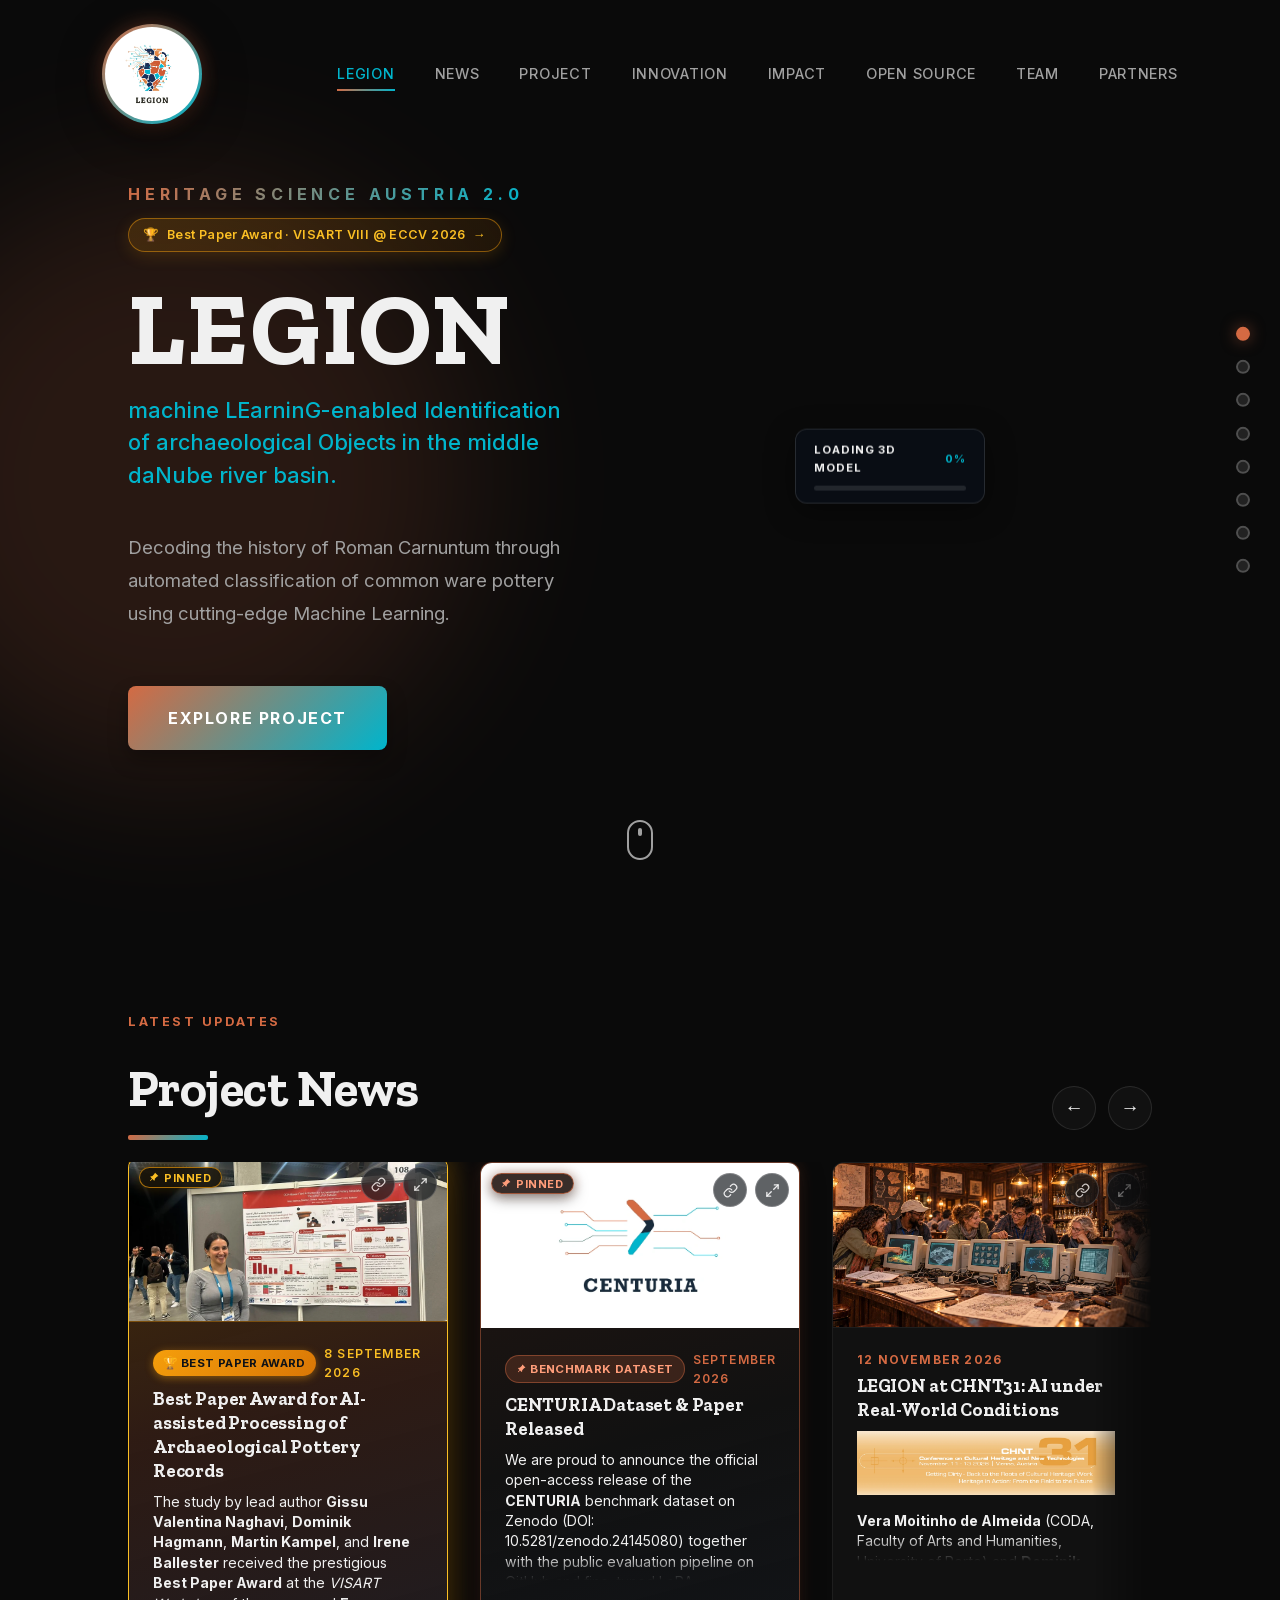
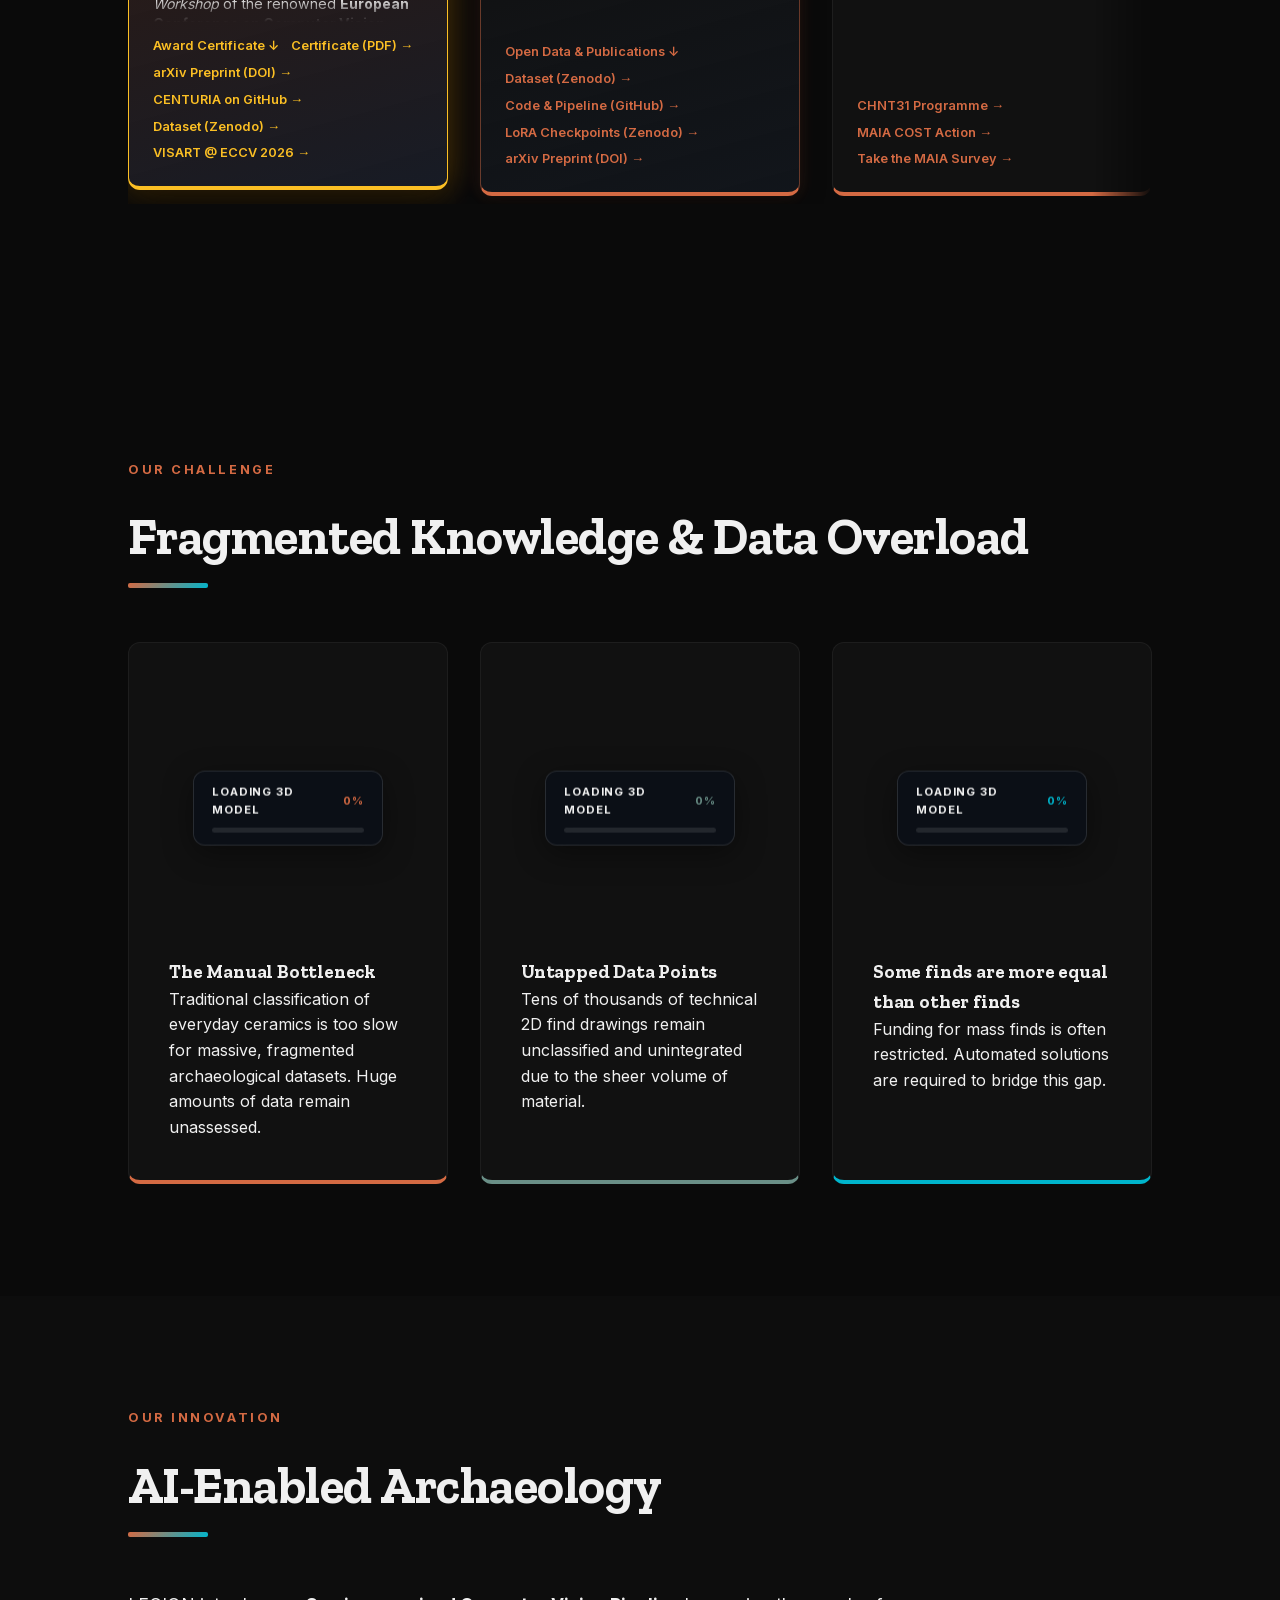
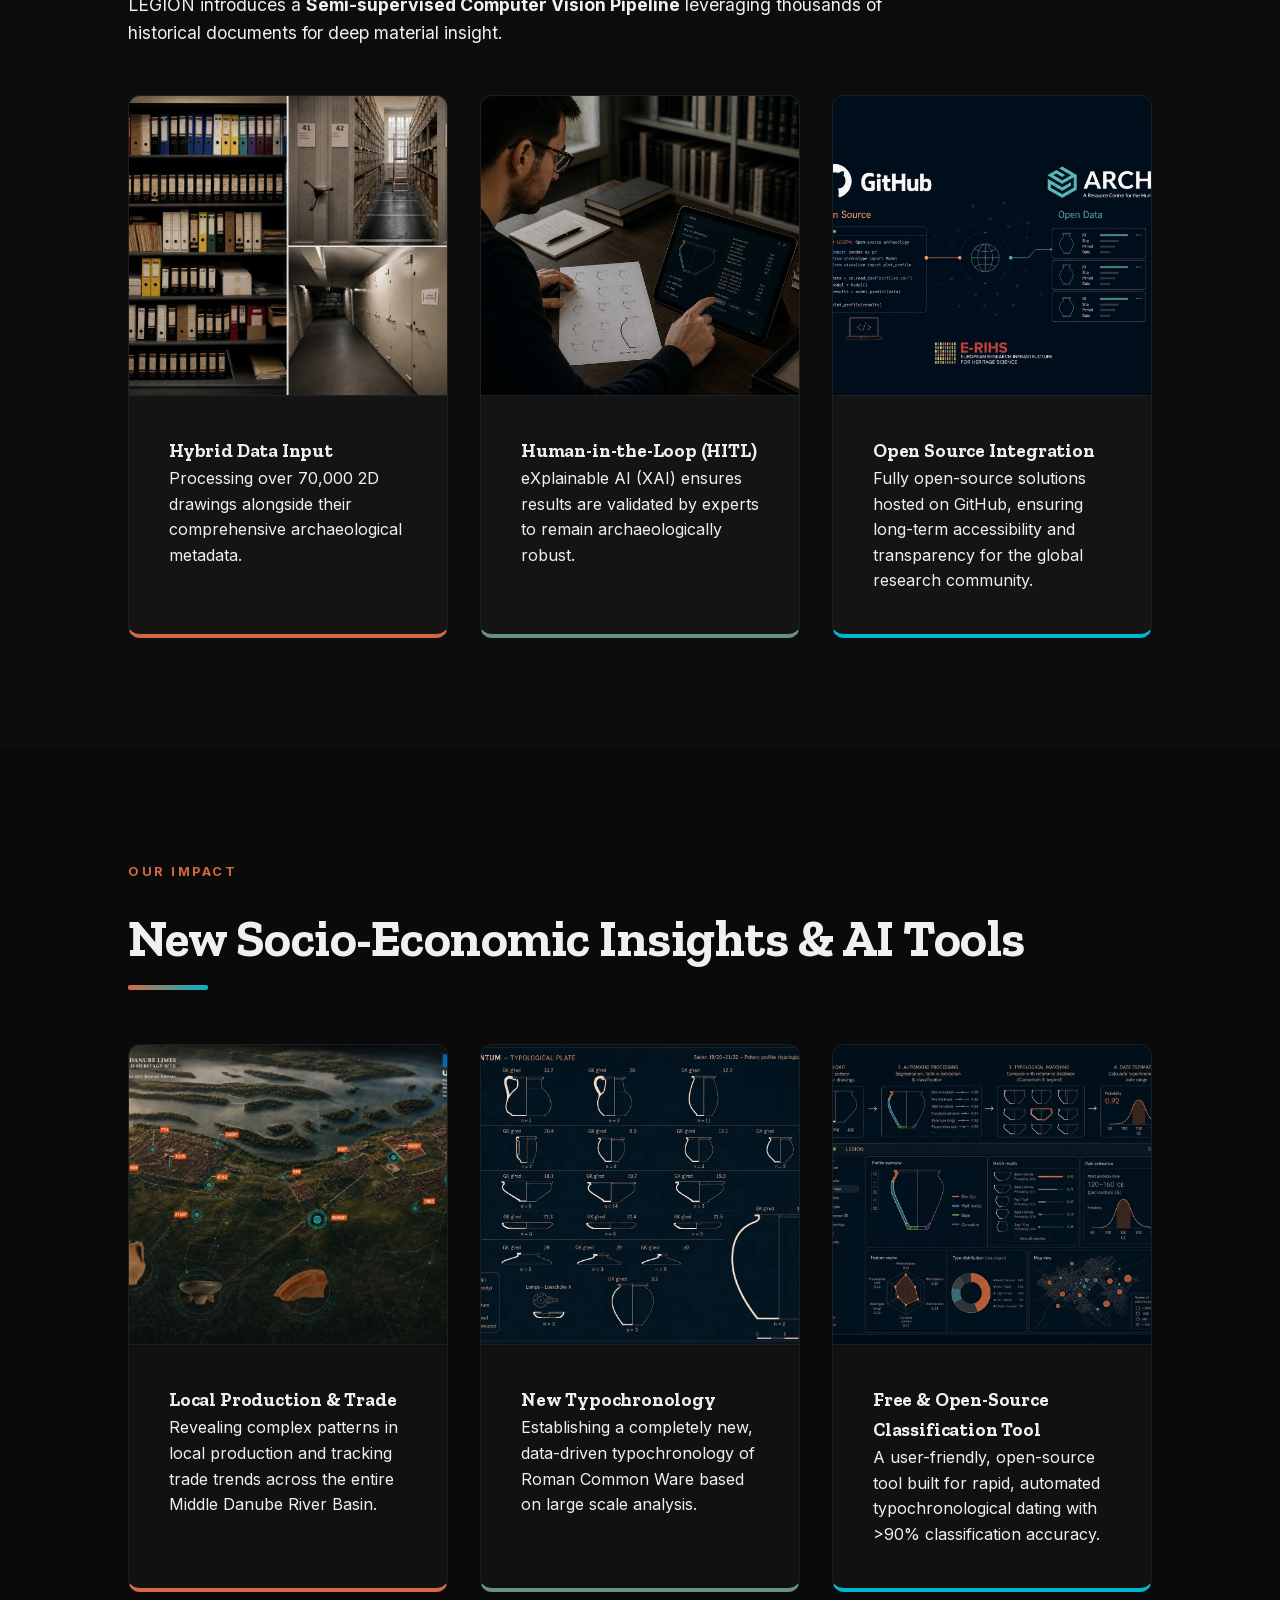
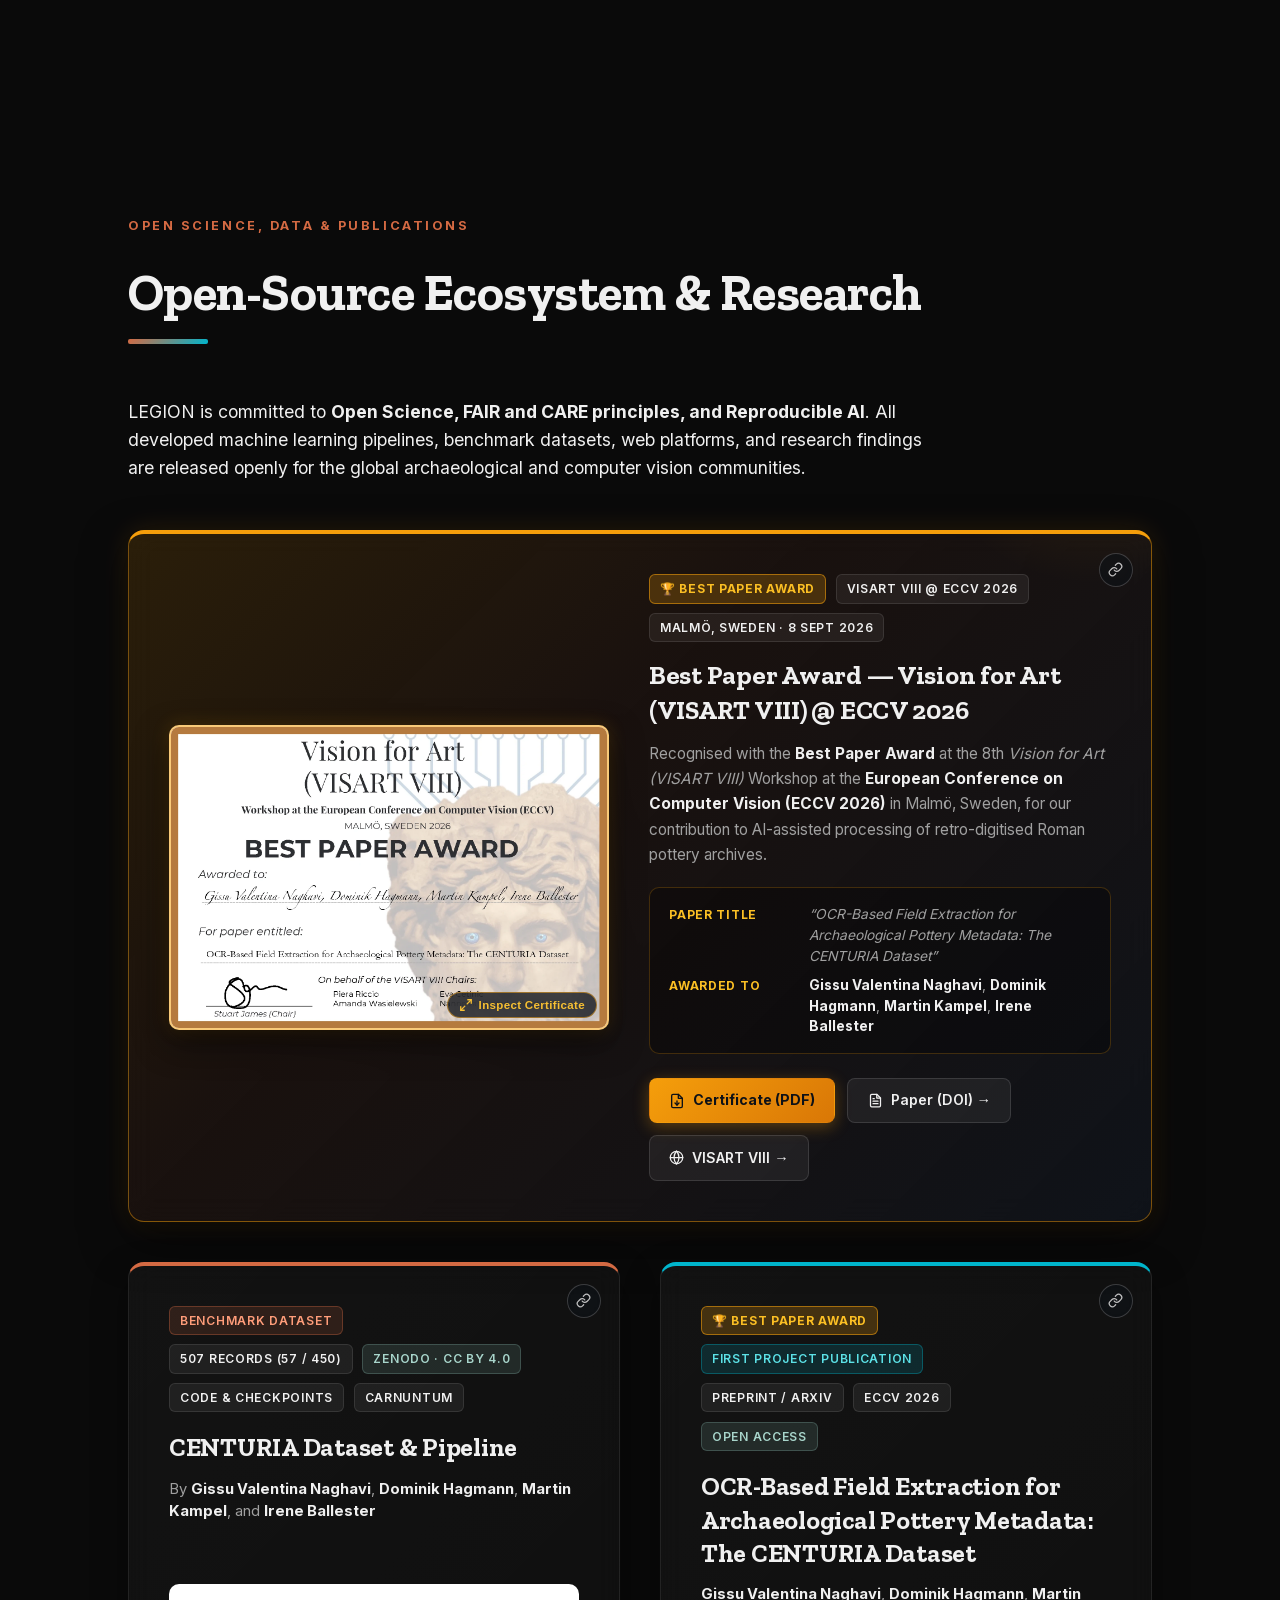
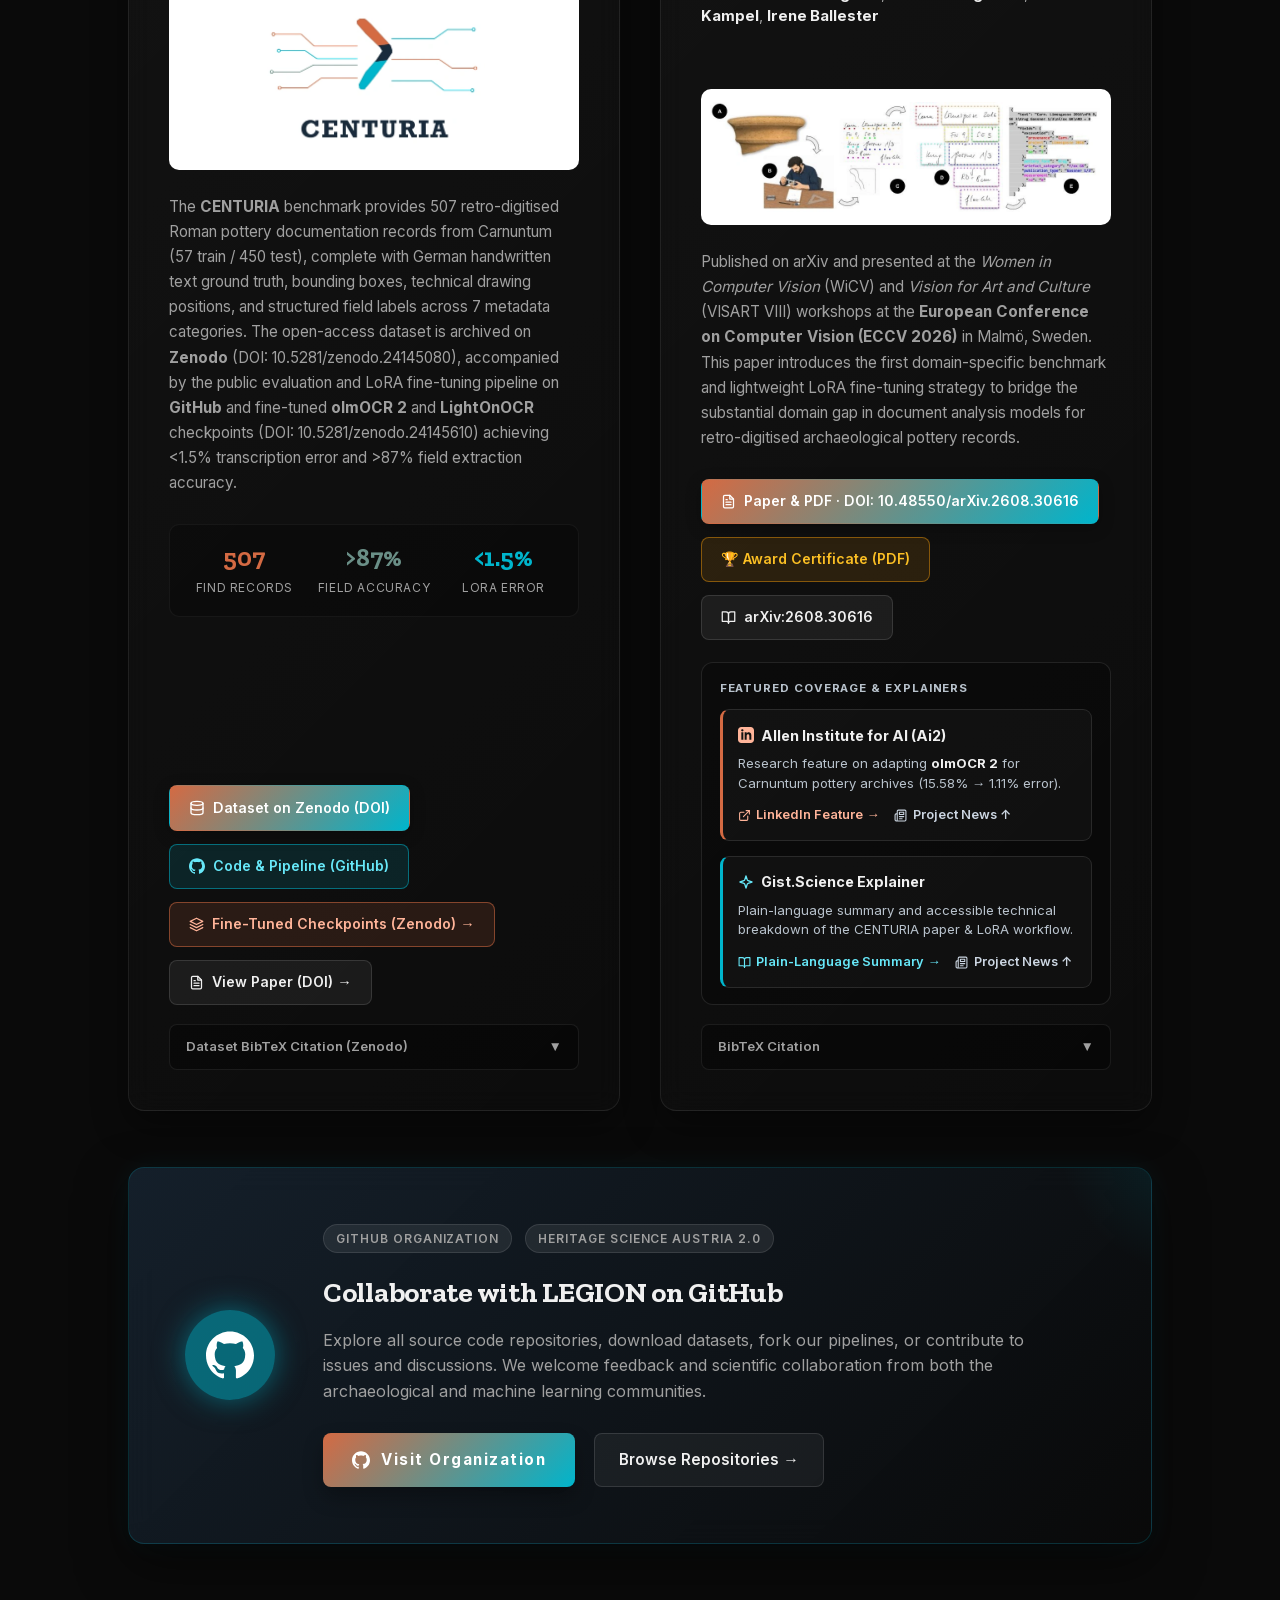
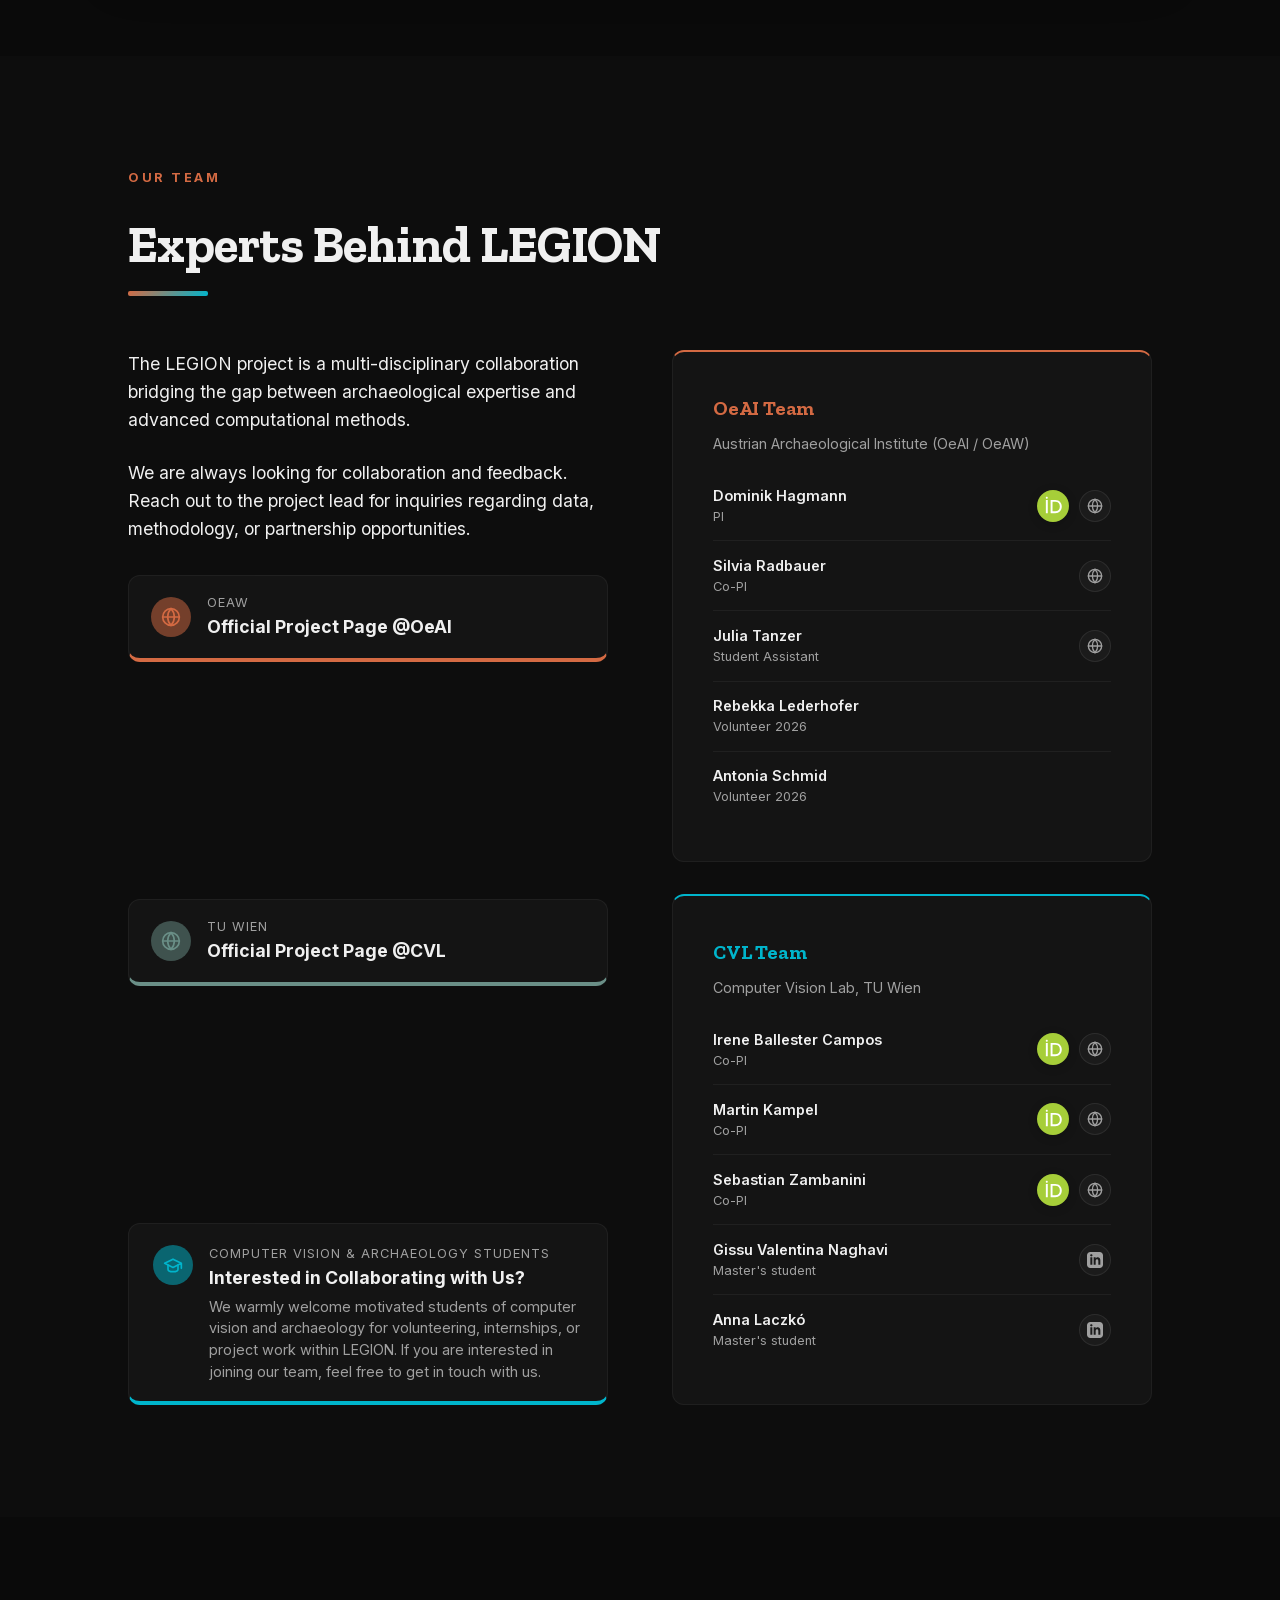
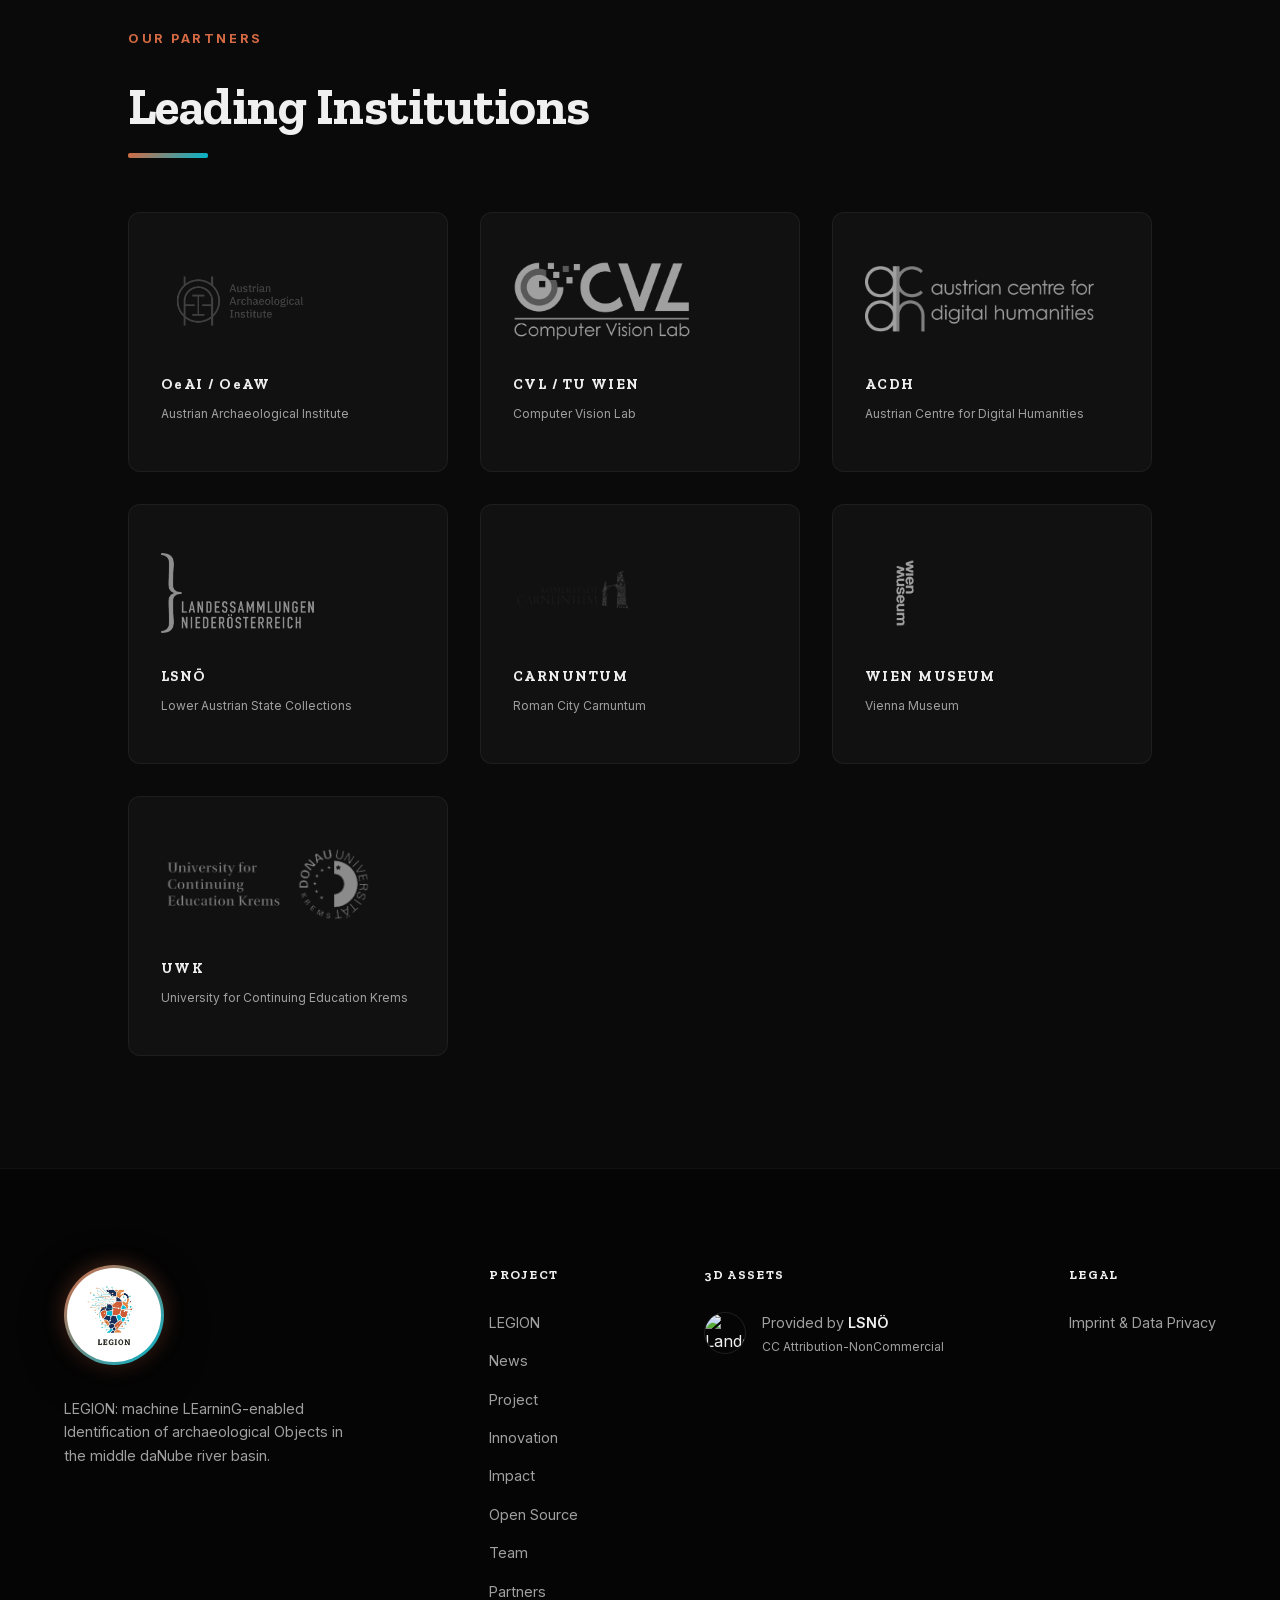
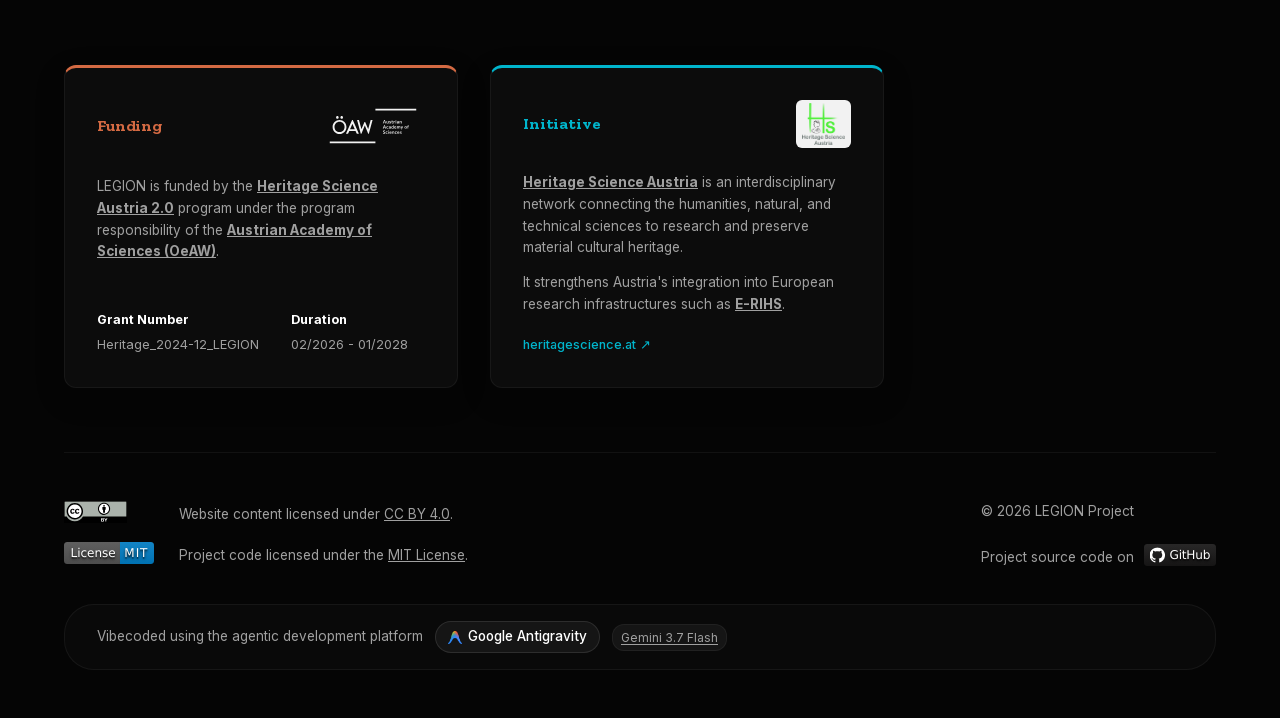
==== commit 656b8d11: "feat(ui): refine open-source cards, coverage panel, and per-item copy links" ====
--- a/index.html
+++ b/index.html
@@ -268,7 +268,7 @@
 <link rel="preload" href="assets/fonts/inter-v20-latin.woff2" as="font" type="font/woff2" crossorigin>
 <link rel="preload" href="assets/fonts/zilla-slab-v12-latin-700.woff2" as="font" type="font/woff2" crossorigin>
 <link href="assets/logo.webp" rel="icon" type="image/webp"/>
-<link href="style.css?v=1.9.0" rel="stylesheet"/>
+<link href="style.css?v=1.9.2" rel="stylesheet"/>
 <script src="https://unpkg.com/@google/model-viewer@4.4.0/dist/model-viewer.min.js" type="module"></script>
 </head>
 <body>
@@ -352,7 +352,7 @@
 </button>
 </div>
 <div class="grid">
-<div class="card card-featured-award is-active-news reveal" style="display: flex; flex-direction: column;">
+<div id="news-best-paper-award" class="card card-featured-award is-active-news reveal" style="display: flex; flex-direction: column;">
 <div class="card-image-wrapper" style="position: relative; overflow: hidden; display: block; line-height: 0;">
 <div class="card-pinned-badge" title="Pinned Announcement"><svg class="card-pin-icon" width="11" height="11" viewBox="0 0 24 24" fill="currentColor" aria-hidden="true"><path d="M16 12V4h1V2H7v2h1v8l-2 2v2h5.2v6h1.6v-6H18v-2l-2-2z"/></svg><span>Pinned</span></div>
 <img alt="Gissu Valentina Naghavi with the CENTURIA poster at ECCV 2026 / VISART Workshop" height="165" loading="lazy" src="assets/news_best_paper_award.webp" style="width: 100%; object-fit: cover; object-position: center 35%; border-bottom: 1px solid rgba(245, 158, 11, 0.35); display: block;" width="400"/>
@@ -383,7 +383,7 @@
 </div>
 </div>
 </div>
-<div class="card card-pinned card-pinned-terracotta reveal" style="border-bottom: 4px solid var(--terracotta); display: flex; flex-direction: column;">
+<div id="news-centuria-release" class="card card-pinned card-pinned-terracotta reveal" style="border-bottom: 4px solid var(--terracotta); display: flex; flex-direction: column;">
 <div class="card-image-wrapper" style="position: relative; overflow: hidden; display: block; line-height: 0;">
 <div class="card-pinned-badge" title="Pinned Announcement"><svg class="card-pin-icon" width="11" height="11" viewBox="0 0 24 24" fill="currentColor" aria-hidden="true"><path d="M16 12V4h1V2H7v2h1v8l-2 2v2h5.2v6h1.6v-6H18v-2l-2-2z"/></svg><span>Pinned</span></div>
 <img alt="CENTURIA Logo (OeAI / OeAW &amp; CVL / TU Wien)" height="165" loading="lazy" src="assets/news_centuria.webp" style="width: 100%; object-fit: contain; background: #ffffff; padding: 1.25rem; border-bottom: 1px solid rgba(255, 255, 255, 0.05); display: block;" width="400"/>
@@ -435,7 +435,7 @@
 </div>
 </div>
 </div>
-<div class="card reveal" style="border-bottom: 4px solid var(--terracotta); display: flex; flex-direction: column;">
+<div id="news-ai2-olmocr2" class="card reveal" style="border-bottom: 4px solid var(--terracotta); display: flex; flex-direction: column;">
 <div class="card-image-wrapper" style="position: relative; overflow: hidden; display: block; line-height: 0;">
 <img alt="Ai2 Article: How researchers are adapting olmOCR 2 for historical and archaeological archives" height="165" loading="lazy" src="assets/news_ai2_olmocr2.webp" style="width: 100%; object-fit: cover; object-position: center; border-bottom: 1px solid rgba(255, 255, 255, 0.05); display: block;" width="400"/>
 <button aria-label="Expand news details" class="card-expand-btn" title="Read full news"><svg fill="none" height="15" stroke="currentColor" stroke-linecap="round" stroke-linejoin="round" stroke-width="2.2" viewBox="0 0 24 24" width="15"><polyline points="15 3 21 3 21 9"></polyline><polyline points="9 21 3 21 3 15"></polyline><line x1="21" y1="3" x2="14" y2="10"></line><line x1="3" y1="21" x2="10" y2="14"></line></svg></button>
@@ -459,7 +459,7 @@
 </div>
 </div>
 </div>
-<div class="card reveal" style="border-bottom: 4px solid var(--brand-bridge); display: flex; flex-direction: column;">
+<div id="news-heritage-meets-science-2" class="card reveal" style="border-bottom: 4px solid var(--brand-bridge); display: flex; flex-direction: column;">
 <div class="card-image-wrapper" style="position: relative; overflow: hidden; display: block; line-height: 0;">
 <img alt="Heritage Meets Science 2 Conference Banner (E-RIHS.at, OeAW, OeAI, TU Wien)" height="165" loading="lazy" src="assets/news_heritage_meets_science_2.webp" style="width: 100%; object-fit: cover; object-position: center; border-bottom: 1px solid rgba(255, 255, 255, 0.05); display: block;" width="400"/>
 <button aria-label="Expand news details" class="card-expand-btn" title="Read full news"><svg fill="none" height="15" stroke="currentColor" stroke-linecap="round" stroke-linejoin="round" stroke-width="2.2" viewBox="0 0 24 24" width="15"><polyline points="15 3 21 3 21 9"></polyline><polyline points="9 21 3 21 3 15"></polyline><line x1="21" y1="3" x2="14" y2="10"></line><line x1="3" y1="21" x2="10" y2="14"></line></svg></button>
@@ -480,7 +480,7 @@
 </div>
 </div>
 </div>
-<div class="card reveal" style="border-bottom: 4px solid var(--cyan); display: flex; flex-direction: column;">
+<div id="news-eccv-2026" class="card reveal" style="border-bottom: 4px solid var(--cyan); display: flex; flex-direction: column;">
 <div class="card-image-wrapper" style="position: relative; overflow: hidden; display: block; line-height: 0;">
 <img alt="ECCV 2026 Logo (Malmö, Sweden)" height="165" loading="lazy" src="assets/news_eccv.webp" style="width: 100%; object-fit: contain; background: #ffffff; padding: 1rem; border-bottom: 1px solid rgba(255, 255, 255, 0.05); display: block;" width="400"/>
 <button aria-label="Expand news details" class="card-expand-btn" title="Read full news"><svg fill="none" height="15" stroke="currentColor" stroke-linecap="round" stroke-linejoin="round" stroke-width="2.2" viewBox="0 0 24 24" width="15"><polyline points="15 3 21 3 21 9"></polyline><polyline points="9 21 3 21 3 15"></polyline><line x1="21" y1="3" x2="14" y2="10"></line><line x1="3" y1="21" x2="10" y2="14"></line></svg></button>
@@ -496,7 +496,7 @@
 <a class="news-link" href="https://eccv.ecva.net" rel="noopener" style="color: var(--cyan);" target="_blank">ECCV 2026 Conference →</a>
 </div>
 </div>
-<div class="card reveal" style="border-bottom: 4px solid var(--terracotta); display: flex; flex-direction: column;">
+<div id="news-wicv-2026" class="card reveal" style="border-bottom: 4px solid var(--terracotta); display: flex; flex-direction: column;">
 <div class="card-image-wrapper" style="position: relative; overflow: hidden; display: block; line-height: 0;">
 <img alt="WiCV @ ECCV 2026 Header Banner" height="165" loading="lazy" src="assets/news_wicv.webp" style="width: 100%; object-fit: cover; object-position: center; border-bottom: 1px solid rgba(255, 255, 255, 0.05); display: block;" width="400"/>
 <button aria-label="Expand news details" class="card-expand-btn" title="Read full news"><svg fill="none" height="15" stroke="currentColor" stroke-linecap="round" stroke-linejoin="round" stroke-width="2.2" viewBox="0 0 24 24" width="15"><polyline points="15 3 21 3 21 9"></polyline><polyline points="9 21 3 21 3 15"></polyline><line x1="21" y1="3" x2="14" y2="10"></line><line x1="3" y1="21" x2="10" y2="14"></line></svg></button>
@@ -512,7 +512,7 @@
 <a class="news-link" href="https://sites.google.com/view/wicv-eccv-2026/home?authuser=0" rel="noopener" style="color: var(--terracotta);" target="_blank">WiCV Workshop →</a>
 </div>
 </div>
-<div class="card reveal" style="border-bottom: 4px solid var(--brand-bridge); display: flex; flex-direction: column;">
+<div id="news-visart-2026" class="card reveal" style="border-bottom: 4px solid var(--brand-bridge); display: flex; flex-direction: column;">
 <div class="card-image-wrapper" style="position: relative; overflow: hidden; display: block; line-height: 0;">
 <img alt="VISART VIII @ ECCV 2026 Artwork" height="165" loading="lazy" src="assets/news_visart.webp" style="width: 100%; object-fit: cover; object-position: center; border-bottom: 1px solid rgba(255, 255, 255, 0.05); display: block;" width="400"/>
 <button aria-label="Expand news details" class="card-expand-btn" title="Read full news"><svg fill="none" height="15" stroke="currentColor" stroke-linecap="round" stroke-linejoin="round" stroke-width="2.2" viewBox="0 0 24 24" width="15"><polyline points="15 3 21 3 21 9"></polyline><polyline points="9 21 3 21 3 15"></polyline><line x1="21" y1="3" x2="14" y2="10"></line><line x1="3" y1="21" x2="10" y2="14"></line></svg></button>
@@ -528,7 +528,7 @@
 <a class="news-link" href="https://visarts.eu" rel="noopener" style="color: var(--brand-bridge);" target="_blank">VISART Workshop →</a>
 </div>
 </div>
-<div class="card reveal" style="border-bottom: 4px solid var(--cyan); display: flex; flex-direction: column;">
+<div id="news-heritage-science-austria" class="card reveal" style="border-bottom: 4px solid var(--cyan); display: flex; flex-direction: column;">
 <div class="card-image-wrapper" style="position: relative; overflow: hidden; display: block; line-height: 0;">
 <img alt="Heritage Science Austria Logo" height="165" loading="lazy" src="assets/news_heritage_science.webp" style="width: 100%; object-fit: contain; background: #ffffff; padding: 1.25rem; border-bottom: 1px solid rgba(255, 255, 255, 0.05); display: block;" width="400"/>
 <button aria-label="Expand news details" class="card-expand-btn" title="Read full news"><svg fill="none" height="15" stroke="currentColor" stroke-linecap="round" stroke-linejoin="round" stroke-width="2.2" viewBox="0 0 24 24" width="15"><polyline points="15 3 21 3 21 9"></polyline><polyline points="9 21 3 21 3 15"></polyline><line x1="21" y1="3" x2="14" y2="10"></line><line x1="3" y1="21" x2="10" y2="14"></line></svg></button>
@@ -547,7 +547,7 @@
 </div>
 </div>
 </div>
-<div class="card reveal" style="border-bottom: 4px solid var(--terracotta); display: flex; flex-direction: column;">
+<div id="news-gist-science" class="card reveal" style="border-bottom: 4px solid var(--terracotta); display: flex; flex-direction: column;">
 <div class="card-image-wrapper" style="position: relative; overflow: hidden; display: block; line-height: 0;">
 <img alt="Gist.Science Plain-Language Paper Explanation for CENTURIA" height="165" loading="lazy" src="assets/news_gist_science.webp" style="width: 100%; object-fit: cover; object-position: center; border-bottom: 1px solid rgba(255, 255, 255, 0.05); display: block;" width="400"/>
 <button aria-label="Expand news details" class="card-expand-btn" title="Read full news"><svg fill="none" height="15" stroke="currentColor" stroke-linecap="round" stroke-linejoin="round" stroke-width="2.2" viewBox="0 0 24 24" width="15"><polyline points="15 3 21 3 21 9"></polyline><polyline points="9 21 3 21 3 15"></polyline><line x1="21" y1="3" x2="14" y2="10"></line><line x1="3" y1="21" x2="10" y2="14"></line></svg></button>
@@ -566,7 +566,7 @@
 </div>
 </div>
 </div>
-<div class="card reveal" style="border-bottom: 4px solid var(--brand-bridge); display: flex; flex-direction: column;">
+<div id="news-volunteers-2026" class="card reveal" style="border-bottom: 4px solid var(--brand-bridge); display: flex; flex-direction: column;">
 <div class="card-image-wrapper" style="position: relative; overflow: hidden; display: block; line-height: 0;">
 <img alt="Zoom meeting with student volunteers Rebekka Lederhofer and Antonia Schmid alongside Dominik Hagmann (OeAI / OeAW)" height="165" loading="lazy" src="assets/news_volunteers_2026.webp" style="width: 100%; object-fit: cover; object-position: center; border-bottom: 1px solid rgba(255, 255, 255, 0.05); display: block;" width="400"/>
 <button aria-label="Expand news details" class="card-expand-btn" title="Read full news"><svg fill="none" height="15" stroke="currentColor" stroke-linecap="round" stroke-linejoin="round" stroke-width="2.2" viewBox="0 0 24 24" width="15"><polyline points="15 3 21 3 21 9"></polyline><polyline points="9 21 3 21 3 15"></polyline><line x1="21" y1="3" x2="14" y2="10"></line><line x1="3" y1="21" x2="10" y2="14"></line></svg></button>
@@ -585,7 +585,7 @@
 </div>
 </div>
 </div>
-<div class="card reveal" style="border-bottom: 4px solid var(--cyan); display: flex; flex-direction: column;">
+<div id="news-diepresse" class="card reveal" style="border-bottom: 4px solid var(--cyan); display: flex; flex-direction: column;">
 <div class="card-image-wrapper" style="position: relative; overflow: hidden; display: block; line-height: 0;">
 <img alt="Dominik Hagmann in Petronell-Carnuntum (Clemens Fabry / DiePresse)" height="165" loading="lazy" src="assets/news_diepresse.webp" style="width: 100%; object-fit: cover; object-position: center; border-bottom: 1px solid rgba(255, 255, 255, 0.05); display: block;" width="400"/>
 <button aria-label="Expand news details" class="card-expand-btn" title="Read full news"><svg fill="none" height="15" stroke="currentColor" stroke-linecap="round" stroke-linejoin="round" stroke-width="2.2" viewBox="0 0 24 24" width="15"><polyline points="15 3 21 3 21 9"></polyline><polyline points="9 21 3 21 3 15"></polyline><line x1="21" y1="3" x2="14" y2="10"></line><line x1="3" y1="21" x2="10" y2="14"></line></svg></button>
@@ -601,7 +601,7 @@
 <a class="news-link" href="https://www.diepresse.com/41180271/3d-scans-machen-roemisches-erbe-von-carnuntum-lebendig#slide-1-1" rel="noopener" style="color: var(--cyan);" target="_blank">DiePresse Article (in German) →</a>
 </div>
 </div>
-<div class="card reveal" style="border-bottom: 4px solid var(--terracotta); display: flex; flex-direction: column;">
+<div id="news-carnuntum-excursion" class="card reveal" style="border-bottom: 4px solid var(--terracotta); display: flex; flex-direction: column;">
 <div class="card-image-wrapper" style="position: relative; overflow: hidden; display: block; line-height: 0;">
 <img alt="Group photo of the LEGION team at the Heidentor in Carnuntum (Martin Kampel)" height="165" loading="lazy" src="assets/news_carnuntum.webp" style="width: 100%; object-fit: cover; object-position: center; border-bottom: 1px solid rgba(255, 255, 255, 0.05); display: block;" width="400"/>
 <button aria-label="Expand news details" class="card-expand-btn" title="Read full news"><svg fill="none" height="15" stroke="currentColor" stroke-linecap="round" stroke-linejoin="round" stroke-width="2.2" viewBox="0 0 24 24" width="15"><polyline points="15 3 21 3 21 9"></polyline><polyline points="9 21 3 21 3 15"></polyline><line x1="21" y1="3" x2="14" y2="10"></line><line x1="3" y1="21" x2="10" y2="14"></line></svg></button>
@@ -621,7 +621,7 @@
 </div>
 </div>
 </div>
-<div class="card reveal" style="border-bottom: 4px solid var(--brand-bridge); display: flex; flex-direction: column;">
+<div id="news-data-science-day-2026" class="card reveal" style="border-bottom: 4px solid var(--brand-bridge); display: flex; flex-direction: column;">
 <div class="card-image-wrapper" style="position: relative; overflow: hidden; display: block; line-height: 0;">
 <img alt="Julia Tanzer presenting her Data Analysis Project at Data Science &amp; AI Day 2026 at the University of Vienna (OeAI / OeAW)" height="165" loading="lazy" src="assets/news_data_science_day.webp" style="width: 100%; object-fit: cover; object-position: center; border-bottom: 1px solid rgba(255, 255, 255, 0.05); display: block;" width="400"/>
 <button aria-label="Expand news details" class="card-expand-btn" title="Read full news"><svg fill="none" height="15" stroke="currentColor" stroke-linecap="round" stroke-linejoin="round" stroke-width="2.2" viewBox="0 0 24 24" width="15"><polyline points="15 3 21 3 21 9"></polyline><polyline points="9 21 3 21 3 15"></polyline><line x1="21" y1="3" x2="14" y2="10"></line><line x1="3" y1="21" x2="10" y2="14"></line></svg></button>
@@ -637,7 +637,7 @@
 <a class="news-link" href="https://datascience.univie.ac.at/events/data-science-ai-day-2026/" rel="noopener" style="color: var(--brand-bridge);" target="_blank">Data Science &amp; AI Day →</a>
 </div>
 </div>
-<div class="card reveal" style="border-bottom: 4px solid var(--cyan); display: flex; flex-direction: column;">
+<div id="news-erihs-austria" class="card reveal" style="border-bottom: 4px solid var(--cyan); display: flex; flex-direction: column;">
 <div class="card-image-wrapper" style="position: relative; overflow: hidden; display: block; line-height: 0;">
 <img alt="E-RIHS.at Logo" height="165" loading="lazy" src="assets/news_erihs.webp" style="width: 100%; object-fit: contain; background: #ffffff; padding: 1.25rem; border-bottom: 1px solid rgba(255, 255, 255, 0.05); display: block;" width="400"/>
 <button aria-label="Expand news details" class="card-expand-btn" title="Read full news"><svg fill="none" height="15" stroke="currentColor" stroke-linecap="round" stroke-linejoin="round" stroke-width="2.2" viewBox="0 0 24 24" width="15"><polyline points="15 3 21 3 21 9"></polyline><polyline points="9 21 3 21 3 15"></polyline><line x1="21" y1="3" x2="14" y2="10"></line><line x1="3" y1="21" x2="10" y2="14"></line></svg></button>
@@ -653,7 +653,7 @@
 <a class="news-link" href="https://www.oeaw.ac.at/oeai/medien/newsarchiv/news-detail/beitritt-e-rihs-eric" rel="noopener" style="color: var(--cyan);" target="_blank">OeAI News (in German) →</a>
 </div>
 </div>
-<div class="card reveal" style="border-bottom: 4px solid var(--terracotta); display: flex; flex-direction: column;">
+<div id="news-ai-factory-austria" class="card reveal" style="border-bottom: 4px solid var(--terracotta); display: flex; flex-direction: column;">
 <div class="card-image-wrapper" style="position: relative; overflow: hidden; display: block; line-height: 0;">
 <img alt="Group photo of the OeAW delegation visiting AI Factory Austria AI:AT (APA-Fotoservice / AI:AT - modified)" height="165" loading="lazy" src="assets/news_ai_factory.webp" style="width: 100%; object-fit: cover; border-bottom: 1px solid rgba(255, 255, 255, 0.05); display: block;" width="400"/>
 <button aria-label="Expand news details" class="card-expand-btn" title="Read full news"><svg fill="none" height="15" stroke="currentColor" stroke-linecap="round" stroke-linejoin="round" stroke-width="2.2" viewBox="0 0 24 24" width="15"><polyline points="15 3 21 3 21 9"></polyline><polyline points="9 21 3 21 3 15"></polyline><line x1="21" y1="3" x2="14" y2="10"></line><line x1="3" y1="21" x2="10" y2="14"></line></svg></button>
@@ -669,7 +669,7 @@
 <a class="news-link" href="https://ai-at.eu/en/news/oeaw-delegation-visits-the-aiat-coworking-hub/" rel="noopener" style="color: var(--terracotta);" target="_blank">Full Report →</a>
 </div>
 </div>
-<div class="card reveal" style="border-bottom: 4px solid var(--brand-bridge); display: flex; flex-direction: column;">
+<div id="news-digital-frontiers" class="card reveal" style="border-bottom: 4px solid var(--brand-bridge); display: flex; flex-direction: column;">
 <div class="card-image-wrapper" style="position: relative; overflow: hidden; display: block; line-height: 0;">
 <img alt="Digital Frontiers Workshop (OeAI / OeAW)" height="165" loading="lazy" src="assets/news_digital_frontiers_v6.webp" style="width: 100%; object-fit: cover; object-position: left top; border-bottom: 1px solid rgba(255, 255, 255, 0.05); display: block;" width="400"/>
 <button aria-label="Expand news details" class="card-expand-btn" title="Read full news"><svg fill="none" height="15" stroke="currentColor" stroke-linecap="round" stroke-linejoin="round" stroke-width="2.2" viewBox="0 0 24 24" width="15"><polyline points="15 3 21 3 21 9"></polyline><polyline points="9 21 3 21 3 15"></polyline><line x1="21" y1="3" x2="14" y2="10"></line><line x1="3" y1="21" x2="10" y2="14"></line></svg></button>
@@ -688,7 +688,7 @@
 </div>
 </div>
 </div>
-<div class="card reveal" style="border-bottom: 4px solid var(--cyan); display: flex; flex-direction: column;">
+<div id="news-rac-trac-2026" class="card reveal" style="border-bottom: 4px solid var(--cyan); display: flex; flex-direction: column;">
 <div class="card-image-wrapper" style="position: relative; overflow: hidden; display: block; line-height: 0;">
 <img alt="LEGION Presentation at RAC/TRAC 2026 (Silvia Kirchengast - modified)" height="165" loading="lazy" src="assets/news_rac_trac.webp" style="width: 100%; object-fit: cover; object-position: center; border-bottom: 1px solid rgba(255, 255, 255, 0.05); display: block;" width="400"/>
 <button aria-label="Expand news details" class="card-expand-btn" title="Read full news"><svg fill="none" height="15" stroke="currentColor" stroke-linecap="round" stroke-linejoin="round" stroke-width="2.2" viewBox="0 0 24 24" width="15"><polyline points="15 3 21 3 21 9"></polyline><polyline points="9 21 3 21 3 15"></polyline><line x1="21" y1="3" x2="14" y2="10"></line><line x1="3" y1="21" x2="10" y2="14"></line></svg></button>
@@ -704,7 +704,7 @@
 <a class="news-link" href="https://conferences.au.dk/ractrac-2026" rel="noopener" style="color: var(--cyan);" target="_blank">Conference Info →</a>
 </div>
 </div>
-<div class="card reveal" style="border-bottom: 4px solid var(--terracotta); display: flex; flex-direction: column;">
+<div id="news-mla2s-seminar" class="card reveal" style="border-bottom: 4px solid var(--terracotta); display: flex; flex-direction: column;">
 <div class="card-image-wrapper" style="position: relative; overflow: hidden; display: block; line-height: 0;">
 <img alt="LEGION Presentation at MLA2S (Martin Kampel)" height="165" loading="lazy" src="assets/news_mla2s.webp" style="width: 100%; object-fit: cover; border-bottom: 1px solid rgba(255, 255, 255, 0.05); display: block;" width="400"/>
 <button aria-label="Expand news details" class="card-expand-btn" title="Read full news"><svg fill="none" height="15" stroke="currentColor" stroke-linecap="round" stroke-linejoin="round" stroke-width="2.2" viewBox="0 0 24 24" width="15"><polyline points="15 3 21 3 21 9"></polyline><polyline points="9 21 3 21 3 15"></polyline><line x1="21" y1="3" x2="14" y2="10"></line><line x1="3" y1="21" x2="10" y2="14"></line></svg></button>
@@ -720,7 +720,7 @@
 <a class="news-link" href="https://indico.global/event/17357/" rel="noopener" style="color: var(--terracotta);" target="_blank">Event Details →</a>
 </div>
 </div>
-<div class="card reveal" style="border-bottom: 4px solid var(--brand-bridge); display: flex; flex-direction: column;">
+<div id="news-maia-general-meeting" class="card reveal" style="border-bottom: 4px solid var(--brand-bridge); display: flex; flex-direction: column;">
 <div class="card-image-wrapper" style="position: relative; overflow: hidden; display: block; line-height: 0;">
 <img alt="MAIA Second General Meeting in Hainburg Group Photo (Onur Birol / MAIA - modified)" height="165" loading="lazy" src="assets/news_maia.webp" style="width: 100%; object-fit: cover; border-bottom: 1px solid rgba(255, 255, 255, 0.05); display: block;" width="400"/>
 <button aria-label="Expand news details" class="card-expand-btn" title="Read full news"><svg fill="none" height="15" stroke="currentColor" stroke-linecap="round" stroke-linejoin="round" stroke-width="2.2" viewBox="0 0 24 24" width="15"><polyline points="15 3 21 3 21 9"></polyline><polyline points="9 21 3 21 3 15"></polyline><line x1="21" y1="3" x2="14" y2="10"></line><line x1="3" y1="21" x2="10" y2="14"></line></svg></button>
@@ -736,7 +736,7 @@
 <a class="news-link" href="https://maiacost.eu/second-general-meeting-hainburg/" rel="noopener" style="color: var(--brand-bridge);" target="_blank">Full Report →</a>
 </div>
 </div>
-<div class="card reveal" style="border-bottom: 4px solid var(--cyan); display: flex; flex-direction: column;">
+<div id="news-poster-exhibition" class="card reveal" style="border-bottom: 4px solid var(--cyan); display: flex; flex-direction: column;">
 <div class="card-image-wrapper" style="position: relative; overflow: hidden; display: block; line-height: 0;">
 <img alt="Permanent LEGION Poster Exhibition at the Archaeological Central Depot in Kulturfabrik Hainburg (OeAI / OeAW)" height="165" loading="lazy" src="assets/news_poster_exhibition.webp" style="width: 100%; object-fit: cover; object-position: center; border-bottom: 1px solid rgba(255, 255, 255, 0.05); display: block;" width="400"/>
 <button aria-label="Expand news details" class="card-expand-btn" title="Read full news"><svg fill="none" height="15" stroke="currentColor" stroke-linecap="round" stroke-linejoin="round" stroke-width="2.2" viewBox="0 0 24 24" width="15"><polyline points="15 3 21 3 21 9"></polyline><polyline points="9 21 3 21 3 15"></polyline><line x1="21" y1="3" x2="14" y2="10"></line><line x1="3" y1="21" x2="10" y2="14"></line></svg></button>
@@ -755,7 +755,7 @@
 </div>
 </div>
 </div>
-<div class="card reveal" style="border-bottom: 4px solid var(--terracotta); display: flex; flex-direction: column;">
+<div id="news-first-data-release" class="card reveal" style="border-bottom: 4px solid var(--terracotta); display: flex; flex-direction: column;">
 <div class="card-image-wrapper" style="position: relative; overflow: hidden; display: block; line-height: 0;">
 <img alt="CENTURIA Logo (OeAI / OeAW &amp; CVL / TU Wien)" height="165" loading="lazy" src="assets/news_centuria.webp" style="width: 100%; object-fit: contain; background: #ffffff; padding: 1.25rem; border-bottom: 1px solid rgba(255, 255, 255, 0.05); display: block;" width="400"/>
 <button aria-label="Expand news details" class="card-expand-btn" title="Read full news"><svg fill="none" height="15" stroke="currentColor" stroke-linecap="round" stroke-linejoin="round" stroke-width="2.2" viewBox="0 0 24 24" width="15"><polyline points="15 3 21 3 21 9"></polyline><polyline points="9 21 3 21 3 15"></polyline><line x1="21" y1="3" x2="14" y2="10"></line><line x1="3" y1="21" x2="10" y2="14"></line></svg></button>
@@ -771,7 +771,7 @@
 <a class="news-link" href="#opensource" style="color: var(--terracotta);">Explore CENTURIA Release ↓</a>
 </div>
 </div>
-<div class="card reveal" style="border-bottom: 4px solid var(--brand-bridge); display: flex; flex-direction: column;">
+<div id="news-master-thesis-cvl" class="card reveal" style="border-bottom: 4px solid var(--brand-bridge); display: flex; flex-direction: column;">
 <div class="card-image-wrapper" style="position: relative; overflow: hidden; display: block; line-height: 0;">
 <img alt="Feature Learning and Clustering for Archaeological Pottery Typology (OeAI / OeAW)" height="165" loading="lazy" src="assets/news_master_thesis.webp" style="width: 100%; object-fit: cover; object-position: center; border-bottom: 1px solid rgba(255, 255, 255, 0.05); display: block;" width="400"/>
 <button aria-label="Expand news details" class="card-expand-btn" title="Read full news"><svg fill="none" height="15" stroke="currentColor" stroke-linecap="round" stroke-linejoin="round" stroke-width="2.2" viewBox="0 0 24 24" width="15"><polyline points="15 3 21 3 21 9"></polyline><polyline points="9 21 3 21 3 15"></polyline><line x1="21" y1="3" x2="14" y2="10"></line><line x1="3" y1="21" x2="10" y2="14"></line></svg></button>
@@ -904,6 +904,13 @@
 <p style="margin-bottom: 3rem; font-size: 1.1rem; max-width: 800px;">LEGION is committed to <strong>Open Science, FAIR and CARE principles, and Reproducible AI</strong>. All developed machine learning pipelines, benchmark datasets, web platforms, and research findings are released openly for the global archaeological and computer vision communities.</p>
 
 <article class="award-showcase-banner reveal" id="best-paper-award">
+    <span class="copy-link-wrap card-corner-copy-link award-corner-copy-link">
+        <button aria-label="Copy direct link to Best Paper Award" class="card-copy-link-btn" command="--copy-link" commandfor="best-paper-award" id="copyAwardLinkBtn" title="Copy direct link" type="button">
+            <svg aria-hidden="true" class="icon-copy-link" fill="none" height="15" stroke="currentColor" stroke-linecap="round" stroke-linejoin="round" stroke-width="2" viewBox="0 0 24 24" width="15"><path d="M10 13a5 5 0 0 0 7.54.54l3-3a5 5 0 0 0-7.07-7.07l-1.72 1.71"></path><path d="M14 11a5 5 0 0 0-7.54-.54l-3 3a5 5 0 0 0 7.07 7.07l1.71-1.71"></path></svg>
+            <svg aria-hidden="true" class="icon-copy-check" fill="none" height="15" stroke="currentColor" stroke-linecap="round" stroke-linejoin="round" stroke-width="2.4" viewBox="0 0 24 24" width="15"><polyline points="20 6 9 17 4 12"></polyline></svg>
+        </button>
+        <span class="copy-link-tip" role="status"></span>
+    </span>
     <div class="award-cert-preview-col">
         <button aria-label="Enlarge VISART VIII @ ECCV 2026 Best Paper Award Certificate" class="award-cert-frame" id="openCertificateBtn" type="button">
             <img alt="Best Paper Award Certificate from Vision for Art (VISART VIII) Workshop at ECCV 2026 in Malmö, Sweden, awarded to Gissu Valentina Naghavi, Dominik Hagmann, Martin Kampel, and Irene Ballester for OCR-Based Field Extraction for Archaeological Pottery Metadata: The CENTURIA Dataset" decoding="async" height="1080" loading="lazy" src="assets/award_visart_eccv_2026_certificate.webp" width="1560"/>
@@ -930,24 +937,12 @@
                 <span class="award-meta-label">Awarded To</span>
                 <span class="award-meta-val"><strong>Gissu Valentina Naghavi</strong>, <strong>Dominik Hagmann</strong>, <strong>Martin Kampel</strong>, <strong>Irene Ballester</strong></span>
             </div>
-            <div class="award-meta-row">
-                <span class="award-meta-label">VISART VIII Chairs</span>
-                <span class="award-meta-val">Signed by <strong>Stuart James</strong> (Chair) on behalf of <strong>Piera Riccio</strong>, <strong>Eva Cetinic</strong>, <strong>Amanda Wasielewski</strong>, <strong>Nanne van Noord</strong>, and <strong>Peter Bell</strong></span>
-            </div>
         </div>
         <div class="award-showcase-actions">
             <a class="data-pub-btn btn-award-primary" href="assets/2026_VISART_ECCV_Best_Paper_Award_Certificate.pdf" rel="noopener" target="_blank">
                 <svg aria-hidden="true" fill="none" height="16" stroke="currentColor" stroke-linecap="round" stroke-linejoin="round" stroke-width="2" viewBox="0 0 24 24" width="16"><path d="M14 2H6a2 2 0 0 0-2 2v16a2 2 0 0 0 2 2h12a2 2 0 0 0 2-2V8z"></path><polyline points="14 2 14 8 20 8"></polyline><path d="M12 18v-6"></path><path d="m9 15 3 3 3-3"></path></svg>
                 <span>Certificate (PDF)</span>
             </a>
-            <button class="data-pub-btn btn-secondary" id="openCertificateActionBtn" type="button">
-                <svg aria-hidden="true" fill="none" height="15" stroke="currentColor" stroke-linecap="round" stroke-linejoin="round" stroke-width="2" viewBox="0 0 24 24" width="15"><polyline points="15 3 21 3 21 9"></polyline><polyline points="9 21 3 21 3 15"></polyline><line x1="21" x2="14" y1="3" y2="10"></line><line x1="3" x2="10" y1="21" y2="14"></line></svg>
-                <span>View Full Size</span>
-            </button>
-            <button class="data-pub-btn btn-secondary copy-award-link-btn" data-copy-url="https://legion-hsa-2-0.github.io/#best-paper-award" id="copyAwardLinkBtn" type="button">
-                <svg aria-hidden="true" fill="none" height="15" stroke="currentColor" stroke-linecap="round" stroke-linejoin="round" stroke-width="2" viewBox="0 0 24 24" width="15"><path d="M10 13a5 5 0 0 0 7.54.54l3-3a5 5 0 0 0-7.07-7.07l-1.72 1.71"></path><path d="M14 11a5 5 0 0 0-7.54-.54l-3 3a5 5 0 0 0 7.07 7.07l1.71-1.71"></path></svg>
-                <span class="copy-link-label">Copy Direct Link</span>
-            </button>
             <a class="data-pub-btn btn-secondary" href="https://doi.org/10.48550/arXiv.2608.30616" rel="noopener" target="_blank">
                 <svg aria-hidden="true" fill="none" height="15" stroke="currentColor" stroke-linecap="round" stroke-linejoin="round" stroke-width="2" viewBox="0 0 24 24" width="15"><path d="M14 2H6a2 2 0 0 0-2 2v16a2 2 0 0 0 2 2h12a2 2 0 0 0 2-2V8z"></path><polyline points="14 2 14 8 20 8"></polyline><line x1="16" x2="8" y1="13" y2="13"></line><line x1="16" x2="8" y1="17" y2="17"></line><line x1="10" x2="8" y1="9" y2="9"></line></svg>
                 <span>Paper (DOI) →</span>
@@ -962,7 +957,14 @@
 
 <div class="open-science-showcase">
     <!-- 1. Featured Dataset: CENTURIA -->
-    <div class="data-pub-card card-terracotta reveal">
+    <div class="data-pub-card card-terracotta reveal" id="centuria-dataset">
+        <span class="copy-link-wrap card-corner-copy-link">
+            <button aria-label="Copy direct link to CENTURIA Dataset and Pipeline" class="card-copy-link-btn" command="--copy-link" commandfor="centuria-dataset" title="Copy direct link" type="button">
+                <svg aria-hidden="true" class="icon-copy-link" fill="none" height="15" stroke="currentColor" stroke-linecap="round" stroke-linejoin="round" stroke-width="2" viewBox="0 0 24 24" width="15"><path d="M10 13a5 5 0 0 0 7.54.54l3-3a5 5 0 0 0-7.07-7.07l-1.72 1.71"></path><path d="M14 11a5 5 0 0 0-7.54-.54l-3 3a5 5 0 0 0 7.07 7.07l1.71-1.71"></path></svg>
+                <svg aria-hidden="true" class="icon-copy-check" fill="none" height="15" stroke="currentColor" stroke-linecap="round" stroke-linejoin="round" stroke-width="2.4" viewBox="0 0 24 24" width="15"><polyline points="20 6 9 17 4 12"></polyline></svg>
+            </button>
+            <span class="copy-link-tip" role="status"></span>
+        </span>
         <div class="data-pub-header">
             <div class="data-pub-badges">
                 <span class="data-pub-badge badge-terracotta">Benchmark Dataset</span>
@@ -999,14 +1001,16 @@
                 <svg aria-hidden="true" fill="none" height="16" stroke="currentColor" stroke-linecap="round" stroke-linejoin="round" stroke-width="2" viewBox="0 0 24 24" width="16"><ellipse cx="12" cy="5" rx="9" ry="3"></ellipse><path d="M21 12c0 1.66-4 3-9 3s-9-1.34-9-3"></path><path d="M3 5v14c0 1.66 4 3 9 3s9-1.34 9-3V5"></path></svg>
                 <span>Dataset on Zenodo (DOI)</span>
             </a>
-            <a class="data-pub-btn btn-secondary" href="https://github.com/LEGION-HSA-2-0/CENTURIA" rel="noopener" target="_blank">
+            <a class="data-pub-btn btn-cyan-outline" href="https://github.com/LEGION-HSA-2-0/CENTURIA" rel="noopener" target="_blank">
                 <svg aria-hidden="true" fill="currentColor" height="16" viewBox="0 0 24 24" width="16"><path d="M12 .297c-6.63 0-12 5.373-12 12 0 5.303 3.438 9.8 8.205 11.385.6.113.82-.258.82-.577 0-.285-.01-1.04-.015-2.04-3.338.724-4.042-1.61-4.042-1.61C4.422 18.07 3.633 17.7 3.633 17.7c-1.087-.744.084-.729.084-.729 1.205.084 1.838 1.236 1.838 1.236 1.07 1.835 2.809 1.305 3.495.998.108-.776.417-1.305.76-1.605-2.665-.3-5.466-1.332-5.466-5.93 0-1.31.465-2.38 1.235-3.22-.135-.303-.54-1.523.105-3.176 0 0 1.005-.322 3.3 1.23.96-.267 1.98-.399 3-.405 1.02.006 2.04.138 3 .405 2.28-1.552 3.285-1.23 3.285-1.23.645 1.653.24 2.873.12 3.176.765.84 1.23 1.91 1.23 3.22 0 4.61-2.805 5.625-5.475 5.92.43.372.823 1.102.823 2.222 0 1.606-.015 2.896-.015 3.286 0 .315.21.69.825.57C20.565 22.092 24 17.592 24 12.297c0-6.627-5.373-12-12-12"></path></svg>
                 <span>Code &amp; Pipeline (GitHub)</span>
             </a>
-            <a class="data-pub-btn btn-secondary" href="https://doi.org/10.5281/zenodo.24145610" rel="noopener" target="_blank">
+            <a class="data-pub-btn btn-terracotta-outline" href="https://doi.org/10.5281/zenodo.24145610" rel="noopener" target="_blank">
+                <svg aria-hidden="true" fill="none" height="15" stroke="currentColor" stroke-linecap="round" stroke-linejoin="round" stroke-width="2" viewBox="0 0 24 24" width="15"><polygon points="12 2 2 7 12 12 22 7 12 2"></polygon><polyline points="2 17 12 22 22 17"></polyline><polyline points="2 12 12 17 22 12"></polyline></svg>
                 <span>Fine-Tuned Checkpoints (Zenodo) →</span>
             </a>
             <a class="data-pub-btn btn-secondary" href="https://doi.org/10.48550/arXiv.2608.30616" rel="noopener" target="_blank">
+                <svg aria-hidden="true" fill="none" height="15" stroke="currentColor" stroke-linecap="round" stroke-linejoin="round" stroke-width="2" viewBox="0 0 24 24" width="15"><path d="M14 2H6a2 2 0 0 0-2 2v16a2 2 0 0 0 2 2h12a2 2 0 0 0 2-2V8z"></path><polyline points="14 2 14 8 20 8"></polyline><line x1="16" x2="8" y1="13" y2="13"></line><line x1="16" x2="8" y1="17" y2="17"></line><line x1="10" x2="8" y1="9" y2="9"></line></svg>
                 <span>View Paper (DOI) →</span>
             </a>
         </div>
@@ -1032,7 +1036,14 @@
     </div>
 
     <!-- 2. Featured Publication: First Paper -->
-    <div class="data-pub-card card-cyan reveal">
+    <div class="data-pub-card card-cyan reveal" id="centuria-publication">
+        <span class="copy-link-wrap card-corner-copy-link">
+            <button aria-label="Copy direct link to CENTURIA Publication" class="card-copy-link-btn" command="--copy-link" commandfor="centuria-publication" title="Copy direct link" type="button">
+                <svg aria-hidden="true" class="icon-copy-link" fill="none" height="15" stroke="currentColor" stroke-linecap="round" stroke-linejoin="round" stroke-width="2" viewBox="0 0 24 24" width="15"><path d="M10 13a5 5 0 0 0 7.54.54l3-3a5 5 0 0 0-7.07-7.07l-1.72 1.71"></path><path d="M14 11a5 5 0 0 0-7.54-.54l-3 3a5 5 0 0 0 7.07 7.07l1.71-1.71"></path></svg>
+                <svg aria-hidden="true" class="icon-copy-check" fill="none" height="15" stroke="currentColor" stroke-linecap="round" stroke-linejoin="round" stroke-width="2.4" viewBox="0 0 24 24" width="15"><polyline points="20 6 9 17 4 12"></polyline></svg>
+            </button>
+            <span class="copy-link-tip" role="status"></span>
+        </span>
         <div class="data-pub-header">
             <div class="data-pub-badges">
                 <a class="data-pub-badge badge-award badge-award-link" href="#best-paper-award" title="View Best Paper Award Certificate">🏆 Best Paper Award</a>
@@ -1056,21 +1067,57 @@
         </p>
 
         <div class="data-pub-actions">
-            <a class="data-pub-btn btn-primary" href="https://doi.org/10.48550/arXiv.2608.30616" rel="noopener" target="_blank">
-                <span>DOI: 10.48550/arXiv.2608.30616</span>
+            <a class="data-pub-btn btn-primary" href="https://doi.org/10.48550/arXiv.2608.30616" rel="noopener" target="_blank" title="Read paper and download PDF via persistent DOI">
+                <svg aria-hidden="true" fill="none" height="15" stroke="currentColor" stroke-linecap="round" stroke-linejoin="round" stroke-width="2" viewBox="0 0 24 24" width="15"><path d="M14 2H6a2 2 0 0 0-2 2v16a2 2 0 0 0 2 2h12a2 2 0 0 0 2-2V8z"></path><polyline points="14 2 14 8 20 8"></polyline><line x1="16" x2="8" y1="13" y2="13"></line><line x1="16" x2="8" y1="17" y2="17"></line><line x1="10" x2="8" y1="9" y2="9"></line></svg>
+                <span>Paper &amp; PDF · DOI: 10.48550/arXiv.2608.30616</span>
             </a>
             <a class="data-pub-btn btn-award-outline" href="assets/2026_VISART_ECCV_Best_Paper_Award_Certificate.pdf" rel="noopener" target="_blank">
                 <span>🏆 Award Certificate (PDF)</span>
             </a>
             <a class="data-pub-btn btn-secondary" href="https://arxiv.org/abs/2608.30616" rel="noopener" target="_blank">
+                <svg aria-hidden="true" fill="none" height="15" stroke="currentColor" stroke-linecap="round" stroke-linejoin="round" stroke-width="2" viewBox="0 0 24 24" width="15"><path d="M2 3h6a4 4 0 0 1 4 4v14a3 3 0 0 0-3-3H2z"></path><path d="M22 3h-6a4 4 0 0 0-4 4v14a3 3 0 0 1 3-3h7z"></path></svg>
                 <span>arXiv:2608.30616</span>
             </a>
-            <a class="data-pub-btn btn-secondary" href="https://arxiv.org/pdf/2608.30616" rel="noopener" target="_blank">
-                <span>Download PDF</span>
-            </a>
-            <a class="data-pub-btn btn-secondary" href="https://gist.science/paper/2608.30616" rel="noopener" target="_blank">
-                <span>Plain-Language Summary (Gist.Science) →</span>
-            </a>
+        </div>
+
+        <div aria-label="Featured Research Coverage and Explainers" class="pub-coverage-panel">
+            <span class="pub-coverage-heading">Featured Coverage &amp; Explainers</span>
+            <div class="pub-coverage-grid">
+                <div class="pub-coverage-item coverage-ai2">
+                    <div class="pub-coverage-top">
+                        <svg aria-hidden="true" class="pub-coverage-icon" fill="currentColor" height="16" viewBox="0 0 24 24" width="16"><path d="M19 0h-14c-2.761 0-5 2.239-5 5v14c0 2.761 2.239 5 5 5h14c2.762 0 5-2.239 5-5v-14c0-2.761-2.238-5-5-5zm-11 19h-3v-11h3v11zm-1.5-12.268c-.966 0-1.75-.79-1.75-1.764s.784-1.764 1.75-1.764 1.75.79 1.75 1.764-.783 1.764-1.75 1.764zm13.5 12.268h-3v-5.604c0-3.368-4-3.113-4 0v5.604h-3v-11h3v1.765c1.396-2.586 7-2.777 7 2.476v6.759z"></path></svg>
+                        <strong>Allen Institute for AI (Ai2)</strong>
+                    </div>
+                    <p class="pub-coverage-text">Research feature on adapting <strong>olmOCR 2</strong> for Carnuntum pottery archives (15.58% → 1.11% error).</p>
+                    <div class="pub-coverage-links">
+                        <a class="pub-coverage-link primary-link" href="https://www.linkedin.com/pulse/how-researchers-adapting-olmocr-2-historical-archaeological-archives-mh4xe/" rel="noopener" target="_blank">
+                            <svg aria-hidden="true" fill="none" height="13" stroke="currentColor" stroke-linecap="round" stroke-linejoin="round" stroke-width="2" viewBox="0 0 24 24" width="13"><path d="M18 13v6a2 2 0 0 1-2 2H5a2 2 0 0 1-2-2V8a2 2 0 0 1 2-2h6"></path><polyline points="15 3 21 3 21 9"></polyline><line x1="10" x2="21" y1="14" y2="3"></line></svg>
+                            <span>LinkedIn Feature →</span>
+                        </a>
+                        <a class="pub-coverage-link news-jump-link" href="#news-ai2-olmocr2">
+                            <svg aria-hidden="true" fill="none" height="13" stroke="currentColor" stroke-linecap="round" stroke-linejoin="round" stroke-width="2" viewBox="0 0 24 24" width="13"><path d="M4 22h16a2 2 0 0 0 2-2V4a2 2 0 0 0-2-2H8a2 2 0 0 0-2 2v16a2 2 0 0 1-2 2Zm0 0a2 2 0 0 1-2-2v-9c0-1.1.9-2 2-2h2"></path><path d="M18 14h-8"></path><path d="M15 18h-5"></path><path d="M10 6h8v4h-8V6Z"></path></svg>
+                            <span>Project News ↑</span>
+                        </a>
+                    </div>
+                </div>
+                <div class="pub-coverage-item coverage-gist">
+                    <div class="pub-coverage-top">
+                        <svg aria-hidden="true" class="pub-coverage-icon" fill="none" height="16" stroke="currentColor" stroke-linecap="round" stroke-linejoin="round" stroke-width="2" viewBox="0 0 24 24" width="16"><path d="m12 3-1.912 5.813a2 2 0 0 1-1.275 1.275L3 12l5.813 1.912a2 2 0 0 1 1.275 1.275L12 21l1.912-5.813a2 2 0 0 1 1.275-1.275L21 12l-5.813-1.912a2 2 0 0 1-1.275-1.275L12 3Z"></path></svg>
+                        <strong>Gist.Science Explainer</strong>
+                    </div>
+                    <p class="pub-coverage-text">Plain-language summary and accessible technical breakdown of the CENTURIA paper &amp; LoRA workflow.</p>
+                    <div class="pub-coverage-links">
+                        <a class="pub-coverage-link primary-link" href="https://gist.science/paper/2608.30616" rel="noopener" target="_blank">
+                            <svg aria-hidden="true" fill="none" height="13" stroke="currentColor" stroke-linecap="round" stroke-linejoin="round" stroke-width="2" viewBox="0 0 24 24" width="13"><path d="M2 3h6a4 4 0 0 1 4 4v14a3 3 0 0 0-3-3H2z"></path><path d="M22 3h-6a4 4 0 0 0-4 4v14a3 3 0 0 1 3-3h7z"></path></svg>
+                            <span>Plain-Language Summary →</span>
+                        </a>
+                        <a class="pub-coverage-link news-jump-link" href="#news-gist-science">
+                            <svg aria-hidden="true" fill="none" height="13" stroke="currentColor" stroke-linecap="round" stroke-linejoin="round" stroke-width="2" viewBox="0 0 24 24" width="13"><path d="M4 22h16a2 2 0 0 0 2-2V4a2 2 0 0 0-2-2H8a2 2 0 0 0-2 2v16a2 2 0 0 1-2 2Zm0 0a2 2 0 0 1-2-2v-9c0-1.1.9-2 2-2h2"></path><path d="M18 14h-8"></path><path d="M15 18h-5"></path><path d="M10 6h8v4h-8V6Z"></path></svg>
+                            <span>Project News ↑</span>
+                        </a>
+                    </div>
+                </div>
+            </div>
         </div>
 
         <details class="bibtex-toggle-details">
@@ -1464,6 +1511,13 @@
 <dialog aria-labelledby="modalNewsTitle" aria-modal="true" class="news-modal" id="newsModal">
     <div class="news-modal-content">
         <button aria-label="Close news details" class="news-modal-close" id="newsModalClose" type="button">✕</button>
+        <span class="copy-link-wrap modal-corner-copy-link" id="newsModalCopyWrap">
+            <button aria-label="Copy direct link to news item" class="card-copy-link-btn" command="--copy-link" commandfor="" id="newsModalCopyBtn" title="Copy direct link" type="button">
+                <svg aria-hidden="true" class="icon-copy-link" fill="none" height="15" stroke="currentColor" stroke-linecap="round" stroke-linejoin="round" stroke-width="2" viewBox="0 0 24 24" width="15"><path d="M10 13a5 5 0 0 0 7.54.54l3-3a5 5 0 0 0-7.07-7.07l-1.72 1.71"></path><path d="M14 11a5 5 0 0 0-7.54-.54l-3 3a5 5 0 0 0 7.07 7.07l1.71-1.71"></path></svg>
+                <svg aria-hidden="true" class="icon-copy-check" fill="none" height="15" stroke="currentColor" stroke-linecap="round" stroke-linejoin="round" stroke-width="2.4" viewBox="0 0 24 24" width="15"><polyline points="20 6 9 17 4 12"></polyline></svg>
+            </button>
+            <span class="copy-link-tip" role="status"></span>
+        </span>
         <div class="news-modal-image-wrapper">
             <img alt="" height="260" id="modalNewsImg" width="600"/>
             <div class="photocredit-tooltip photocredit-modal" id="modalNewsCredit"></div>
@@ -1490,11 +1544,18 @@
             <p class="cert-modal-caption">OCR-Based Field Extraction for Archaeological Pottery Metadata: The CENTURIA Dataset · Malmö, Sweden 2026</p>
             <div class="cert-modal-actions">
                 <a class="data-pub-btn btn-award-primary" href="assets/2026_VISART_ECCV_Best_Paper_Award_Certificate.pdf" rel="noopener" target="_blank"><span>Download Original PDF</span></a>
-                <button class="data-pub-btn btn-secondary copy-award-link-btn" data-copy-url="https://legion-hsa-2-0.github.io/#best-paper-award" id="certModalCopyLinkBtn" type="button"><span class="copy-link-label">Copy Direct Link</span></button>
+                <span class="copy-link-wrap inline-copy-link">
+                    <button class="data-pub-btn btn-secondary copy-award-link-btn" command="--copy-link" commandfor="best-paper-award" id="certModalCopyLinkBtn" type="button">
+                        <svg aria-hidden="true" class="icon-copy-link" fill="none" height="15" stroke="currentColor" stroke-linecap="round" stroke-linejoin="round" stroke-width="2" viewBox="0 0 24 24" width="15"><path d="M10 13a5 5 0 0 0 7.54.54l3-3a5 5 0 0 0-7.07-7.07l-1.72 1.71"></path><path d="M14 11a5 5 0 0 0-7.54-.54l-3 3a5 5 0 0 0 7.07 7.07l1.71-1.71"></path></svg>
+                        <svg aria-hidden="true" class="icon-copy-check" fill="none" height="15" stroke="currentColor" stroke-linecap="round" stroke-linejoin="round" stroke-width="2.4" viewBox="0 0 24 24" width="15"><polyline points="20 6 9 17 4 12"></polyline></svg>
+                        <span>Copy Direct Link</span>
+                    </button>
+                    <span class="copy-link-tip" role="status"></span>
+                </span>
             </div>
         </div>
     </div>
 </dialog>
-<script src="main.js?v=1.8.9"></script>
+<script src="main.js?v=1.9.1"></script>
 </body>
 </html>
--- a/style.css
+++ b/style.css
@@ -707,7 +707,6 @@
     scrollbar-width: none;
     -ms-overflow-style: none;
     cursor: grab;
-    transition: scroll-padding-left 0.25s ease;
 }
 
 /* Edge masks are toggled via classes from JS */
@@ -3069,6 +3068,7 @@
 }
 
 .data-pub-card {
+    scroll-margin-top: 115px;
     background: linear-gradient(135deg, rgba(255, 255, 255, 0.04) 0%, rgba(255, 255, 255, 0.01) 100%);
     border: 1px solid rgba(255, 255, 255, 0.08);
     border-radius: 16px;
@@ -3111,6 +3111,7 @@
     flex-wrap: wrap;
     gap: 0.6rem;
     margin-bottom: 1.2rem;
+    padding-inline-end: 2.75rem;
 }
 
 .data-pub-badge {
@@ -3244,6 +3245,10 @@
     transition: var(--transition-smooth);
     border: 1px solid transparent;
     cursor: pointer;
+}
+
+.data-pub-btn svg {
+    flex-shrink: 0;
 }
 
 .data-pub-btn.btn-primary {
@@ -3474,6 +3479,7 @@
     flex-wrap: wrap;
     gap: 0.6rem;
     margin-bottom: 1rem;
+    padding-inline-end: 2.75rem;
 }
 
 .award-showcase-body h3 {
@@ -3574,6 +3580,177 @@
     color: #fff3c4;
     transform: translateY(-2px);
     box-shadow: 0 6px 18px rgba(245, 158, 11, 0.25);
+}
+
+.data-pub-btn.btn-cyan-outline {
+    background: rgba(0, 181, 204, 0.13);
+    color: #67e8f9;
+    border-color: rgba(0, 181, 204, 0.52);
+}
+
+.data-pub-btn.btn-cyan-outline:hover {
+    background: rgba(0, 181, 204, 0.23);
+    border-color: var(--cyan-bright, #48cae4);
+    color: #cffafe;
+    transform: translateY(-2px);
+    box-shadow: 0 6px 18px rgba(0, 181, 204, 0.24);
+}
+
+.data-pub-btn.btn-terracotta-outline {
+    background: rgba(212, 106, 67, 0.14);
+    color: #ffb499;
+    border-color: rgba(212, 106, 67, 0.55);
+}
+
+.data-pub-btn.btn-terracotta-outline:hover {
+    background: rgba(212, 106, 67, 0.24);
+    border-color: var(--terracotta-bright, #e87a53);
+    color: #ffe0d4;
+    transform: translateY(-2px);
+    box-shadow: 0 6px 18px rgba(212, 106, 67, 0.24);
+}
+
+/* --- Featured Coverage & Explainers Panel inside Publication Card --- */
+.pub-coverage-panel {
+    margin-top: 1.35rem;
+    padding: 1rem 1.1rem;
+    border-radius: 12px;
+    background: rgba(0, 0, 0, 0.28);
+    border: 1px solid rgba(255, 255, 255, 0.1);
+}
+
+.pub-coverage-heading {
+    display: block;
+    font-size: 0.72rem;
+    font-weight: 700;
+    letter-spacing: 0.08em;
+    text-transform: uppercase;
+    color: #b8c2cc;
+    margin-bottom: 0.75rem;
+}
+
+.pub-coverage-grid {
+    display: grid;
+    grid-template-columns: repeat(auto-fit, minmax(220px, 1fr));
+    gap: 0.9rem;
+}
+
+.pub-coverage-item {
+    background: rgba(255, 255, 255, 0.035);
+    border: 1px solid rgba(255, 255, 255, 0.1);
+    border-left: 3px solid var(--cyan);
+    border-radius: 9px;
+    padding: 0.85rem 0.95rem;
+    display: flex;
+    flex-direction: column;
+    gap: 0.45rem;
+    transition: border-color 0.25s ease, background-color 0.25s ease, transform 0.25s ease;
+}
+
+.pub-coverage-item:hover {
+    background: rgba(255, 255, 255, 0.06);
+    transform: translateY(-2px);
+}
+
+.pub-coverage-item.coverage-ai2 {
+    border-left-color: var(--terracotta);
+}
+
+.pub-coverage-item.coverage-ai2:hover {
+    border-color: rgba(212, 106, 67, 0.55);
+    border-left-color: var(--terracotta-bright, #e87a53);
+}
+
+.pub-coverage-item.coverage-gist {
+    border-left-color: var(--cyan);
+}
+
+.pub-coverage-item.coverage-gist:hover {
+    border-color: rgba(0, 181, 204, 0.55);
+    border-left-color: var(--cyan-bright, #48cae4);
+}
+
+.pub-coverage-top {
+    display: flex;
+    align-items: center;
+    gap: 0.45rem;
+    font-size: 0.9rem;
+    color: var(--text-main);
+}
+
+.pub-coverage-icon {
+    flex-shrink: 0;
+}
+
+.coverage-ai2 .pub-coverage-icon {
+    color: #ffb499;
+}
+
+.coverage-gist .pub-coverage-icon {
+    color: #67e8f9;
+}
+
+.pub-coverage-text {
+    font-size: 0.82rem;
+    line-height: 1.5;
+    color: #b8c2cc;
+    margin: 0;
+}
+
+.pub-coverage-text strong {
+    color: var(--text-main);
+}
+
+.pub-coverage-links {
+    display: flex;
+    flex-wrap: wrap;
+    gap: 0.5rem 0.9rem;
+    margin-top: auto;
+    padding-top: 0.3rem;
+    align-items: center;
+}
+
+.pub-coverage-link {
+    display: inline-flex;
+    align-items: center;
+    gap: 0.35rem;
+    font-size: 0.8rem;
+    font-weight: 600;
+    text-decoration: none;
+    color: #e2e8f0;
+    border-bottom: 1px solid transparent;
+    transition: color 0.2s ease, border-color 0.2s ease;
+}
+
+.pub-coverage-link svg {
+    flex-shrink: 0;
+}
+
+.coverage-ai2 .pub-coverage-link.primary-link {
+    color: #ffb499;
+}
+
+.coverage-ai2 .pub-coverage-link.primary-link:hover {
+    color: #ffe0d4;
+    border-bottom-color: currentColor;
+}
+
+.coverage-gist .pub-coverage-link.primary-link {
+    color: #67e8f9;
+}
+
+.coverage-gist .pub-coverage-link.primary-link:hover {
+    color: #cffafe;
+    border-bottom-color: currentColor;
+}
+
+.pub-coverage-link.news-jump-link {
+    color: #cbd5e1;
+}
+
+.pub-coverage-link.news-jump-link:hover {
+    color: #ffffff;
+    border-bottom-color: currentColor;
 }
 
 @media (max-width: 960px) {
@@ -3786,6 +3963,223 @@
     }
 }
 
-
-
-
+/* --- Corner Copy Direct Link Buttons & Status Bubbles --- */
+.copy-link-wrap {
+    position: relative;
+    display: inline-flex;
+    align-items: center;
+}
+
+.card-corner-copy-link {
+    position: absolute;
+    top: 1.15rem;
+    right: 1.15rem;
+    z-index: 6;
+}
+
+.news-copy-link {
+    position: absolute;
+    top: 10px;
+    right: 52px;
+    z-index: 6;
+}
+
+.modal-corner-copy-link {
+    position: absolute;
+    top: 14px;
+    right: 58px;
+    z-index: 20;
+}
+
+.card-copy-link-btn {
+    min-inline-size: 34px;
+    min-block-size: 34px;
+    border-radius: 50%;
+    background: rgba(13, 17, 23, 0.78);
+    backdrop-filter: blur(8px);
+    -webkit-backdrop-filter: blur(8px);
+    border: 1px solid rgba(255, 255, 255, 0.22);
+    color: rgba(255, 255, 255, 0.88);
+    display: inline-flex;
+    align-items: center;
+    justify-content: center;
+    cursor: pointer;
+    padding: 0;
+    opacity: 0.85;
+    transition: opacity 0.25s ease, transform 0.25s cubic-bezier(0.16, 1, 0.3, 1), color 0.2s ease, background-color 0.2s ease, border-color 0.2s ease, box-shadow 0.25s ease;
+}
+
+.card-copy-link-btn svg {
+    flex-shrink: 0;
+}
+
+.card-copy-link-btn .icon-copy-check,
+.copy-award-link-btn .icon-copy-check {
+    display: none;
+}
+
+.card-copy-link-btn[data-copied] .icon-copy-link,
+.copy-award-link-btn[data-copied] .icon-copy-link {
+    display: none;
+}
+
+.card-copy-link-btn[data-copied] .icon-copy-check,
+.copy-award-link-btn[data-copied] .icon-copy-check {
+    display: block;
+}
+
+.card:hover .card-copy-link-btn,
+.card:focus-within .card-copy-link-btn,
+.award-showcase-banner:hover .card-copy-link-btn,
+.award-showcase-banner:focus-within .card-copy-link-btn,
+.data-pub-card:hover .card-copy-link-btn,
+.data-pub-card:focus-within .card-copy-link-btn,
+.card-copy-link-btn:focus-visible,
+.card-copy-link-btn[data-copied],
+.card-copy-link-btn[data-failed] {
+    opacity: 1;
+}
+
+.card-copy-link-btn:hover {
+    transform: scale(1.12);
+    color: #ffffff;
+    background: rgba(22, 27, 34, 0.95);
+    border-color: rgba(255, 255, 255, 0.45);
+    box-shadow: 0 4px 14px rgba(0, 0, 0, 0.5);
+}
+
+.card-copy-link-btn:active {
+    transform: scale(0.95);
+}
+
+.card[style*="var(--terracotta)"] .card-copy-link-btn:hover,
+.data-pub-card.card-terracotta .card-copy-link-btn:hover {
+    border-color: var(--terracotta);
+    box-shadow: 0 0 12px var(--terracotta-glow);
+    color: var(--terracotta-bright, #e87a53);
+}
+
+.card[style*="var(--brand-bridge)"] .card-copy-link-btn:hover {
+    border-color: var(--brand-bridge);
+    box-shadow: 0 0 12px var(--brand-bridge-glow);
+    color: var(--brand-bridge-bright, #d4a373);
+}
+
+.card[style*="var(--cyan)"] .card-copy-link-btn:hover,
+.data-pub-card.card-cyan .card-copy-link-btn:hover,
+.news-modal-content .card-copy-link-btn:hover {
+    border-color: var(--cyan);
+    box-shadow: 0 0 12px var(--cyan-glow);
+    color: var(--cyan-bright, #48cae4);
+}
+
+.card-featured-award .card-copy-link-btn:hover,
+.award-corner-copy-link .card-copy-link-btn:hover {
+    border-color: var(--award-gold-bright, #fbbf24);
+    box-shadow: 0 0 14px var(--award-gold-glow, rgba(245, 158, 11, 0.6));
+    color: var(--award-gold-bright, #fbbf24);
+}
+
+.card-copy-link-btn[data-copied] {
+    border-color: #34d399;
+    color: #6ee7b7;
+    background: rgba(6, 36, 26, 0.92);
+    box-shadow: 0 0 14px rgba(52, 211, 153, 0.35);
+}
+
+.card-copy-link-btn[data-failed] {
+    border-color: #f87171;
+    color: #fca5a5;
+    background: rgba(45, 14, 14, 0.92);
+}
+
+.copy-link-tip {
+    position: absolute;
+    inset-block-start: 50%;
+    inset-inline-end: calc(100% + 8px);
+    transform: translateY(-50%) translateX(4px);
+    opacity: 0;
+    pointer-events: none;
+    white-space: nowrap;
+    font-size: 0.72rem;
+    font-weight: 600;
+    line-height: 1.2;
+    padding: 4px 10px;
+    border-radius: 999px;
+    background: rgba(13, 17, 23, 0.94);
+    border: 1px solid rgba(255, 255, 255, 0.22);
+    color: #f8fafc;
+    box-shadow: 0 4px 14px rgba(0, 0, 0, 0.55);
+    transition: opacity 0.18s ease, transform 0.18s ease;
+    z-index: 25;
+}
+
+.card-copy-link-btn[data-copied] + .copy-link-tip,
+.copy-award-link-btn[data-copied] + .copy-link-tip {
+    opacity: 1;
+    transform: translateY(-50%) translateX(0);
+    border-color: rgba(52, 211, 153, 0.6);
+    color: #6ee7b7;
+}
+
+.card-copy-link-btn[data-failed] + .copy-link-tip,
+.copy-award-link-btn[data-failed] + .copy-link-tip {
+    opacity: 1;
+    transform: translateY(-50%) translateX(0);
+    border-color: rgba(248, 113, 113, 0.65);
+    color: #fca5a5;
+}
+
+.inline-copy-link .copy-link-tip {
+    inset-block-start: auto;
+    inset-block-end: calc(100% + 8px);
+    inset-inline-end: 0;
+    transform: translateY(4px);
+}
+
+.inline-copy-link .copy-award-link-btn[data-copied] + .copy-link-tip,
+.inline-copy-link .copy-award-link-btn[data-failed] + .copy-link-tip {
+    transform: translateY(0);
+}
+
+@media (prefers-reduced-motion: reduce) {
+    .copy-link-tip {
+        transform: translateY(-50%);
+        transition: opacity 0.15s ease;
+    }
+    .card-copy-link-btn[data-copied] + .copy-link-tip,
+    .copy-award-link-btn[data-copied] + .copy-link-tip,
+    .card-copy-link-btn[data-failed] + .copy-link-tip,
+    .copy-award-link-btn[data-failed] + .copy-link-tip {
+        transform: translateY(-50%);
+    }
+    .inline-copy-link .copy-link-tip,
+    .inline-copy-link .copy-award-link-btn[data-copied] + .copy-link-tip,
+    .inline-copy-link .copy-award-link-btn[data-failed] + .copy-link-tip {
+        transform: none;
+    }
+}
+
+@media (max-width: 768px) {
+    .news-copy-link .copy-link-tip {
+        inset-block-start: calc(100% + 6px);
+        inset-inline-end: 0;
+        transform: translateY(-4px);
+    }
+    .news-copy-link .card-copy-link-btn[data-copied] + .copy-link-tip,
+    .news-copy-link .card-copy-link-btn[data-failed] + .copy-link-tip {
+        transform: translateY(0);
+    }
+}
+
+@media (max-width: 768px) and (prefers-reduced-motion: reduce) {
+    .news-copy-link .copy-link-tip,
+    .news-copy-link .card-copy-link-btn[data-copied] + .copy-link-tip,
+    .news-copy-link .card-copy-link-btn[data-failed] + .copy-link-tip {
+        transform: none;
+    }
+}
+
+
+
+
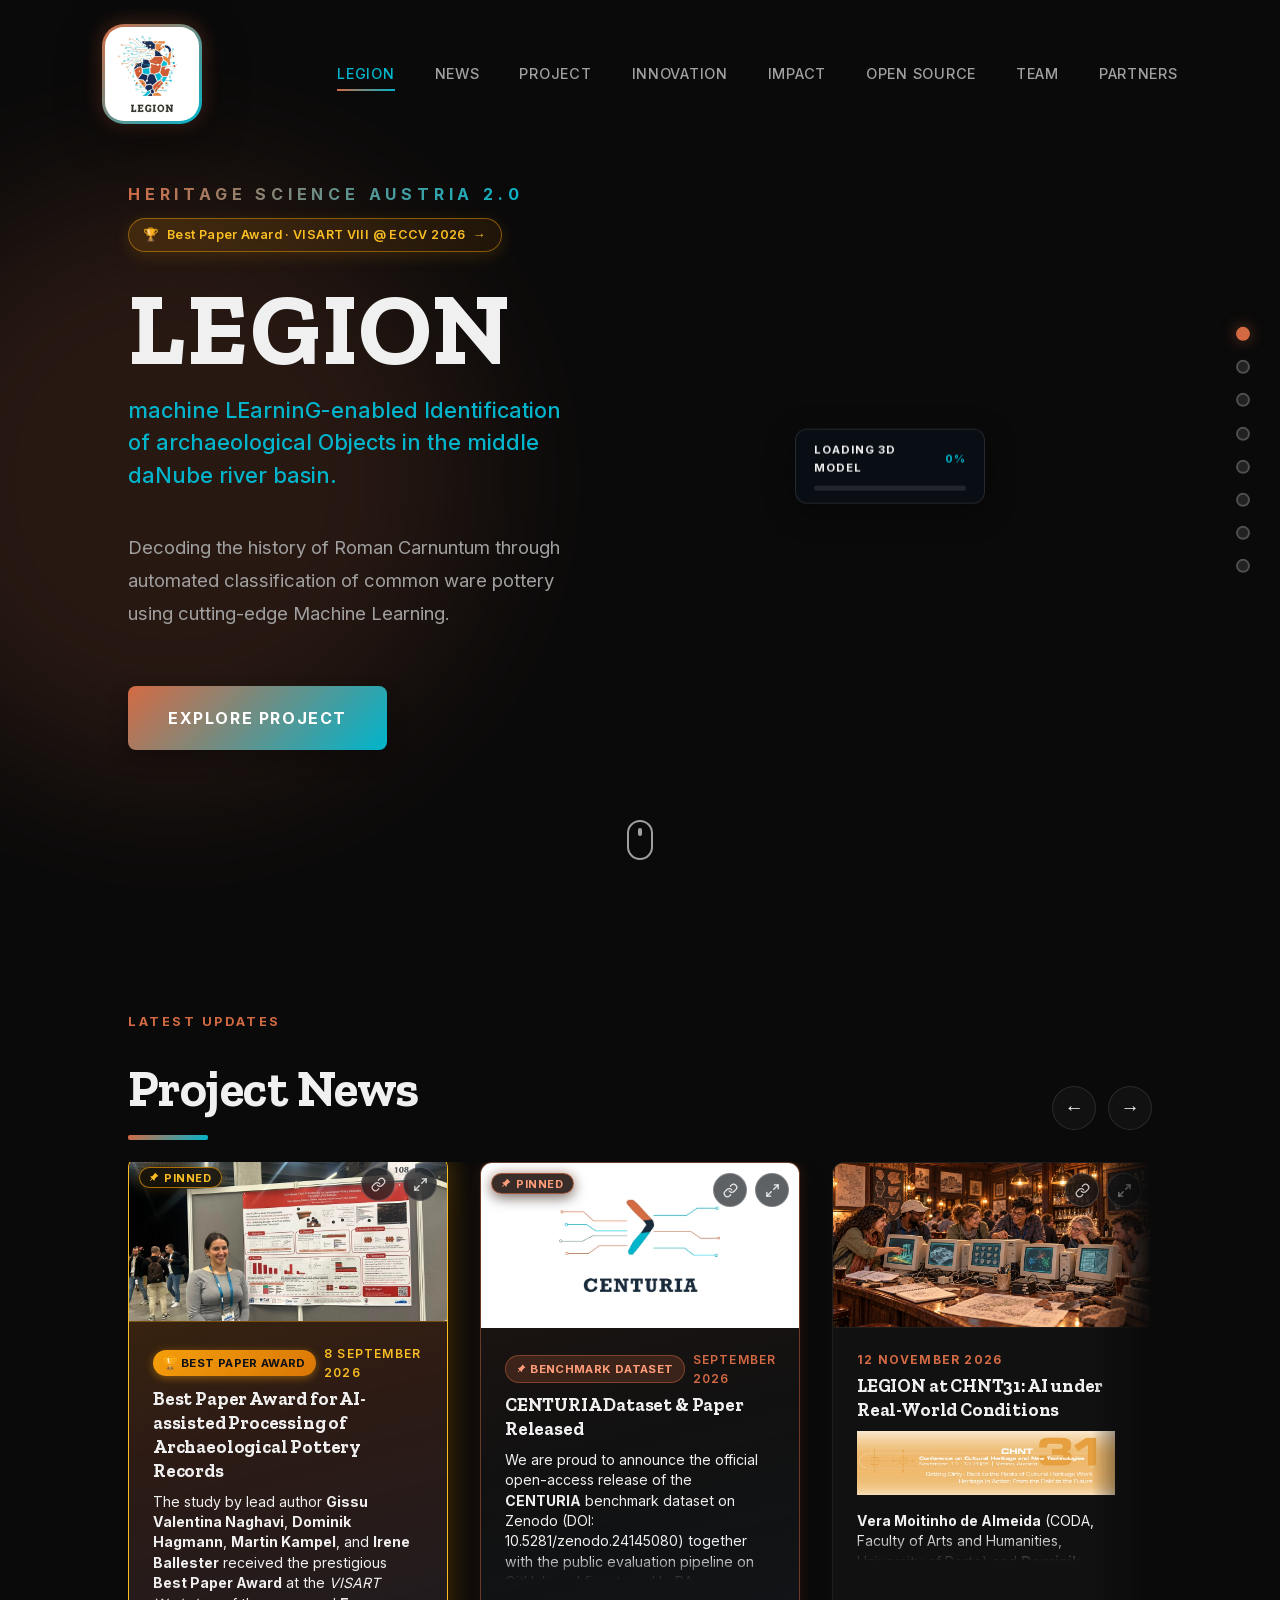
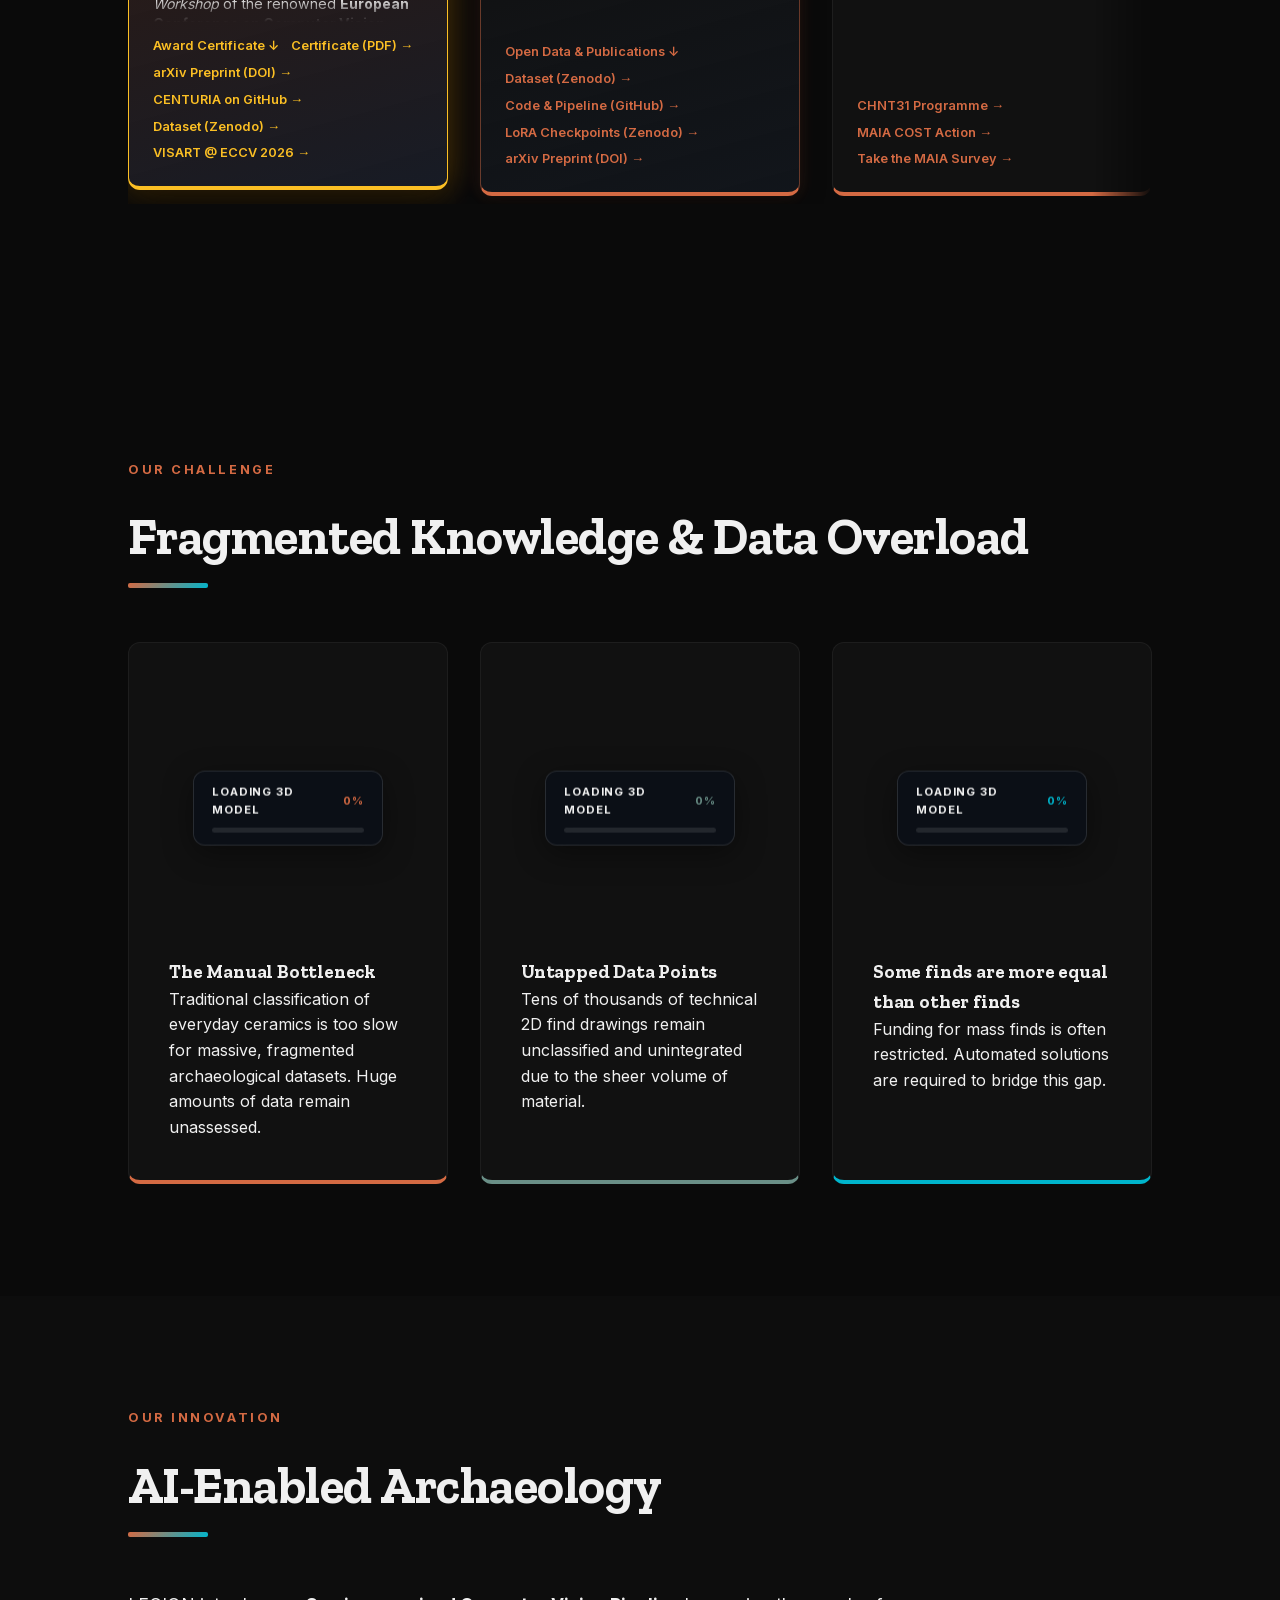
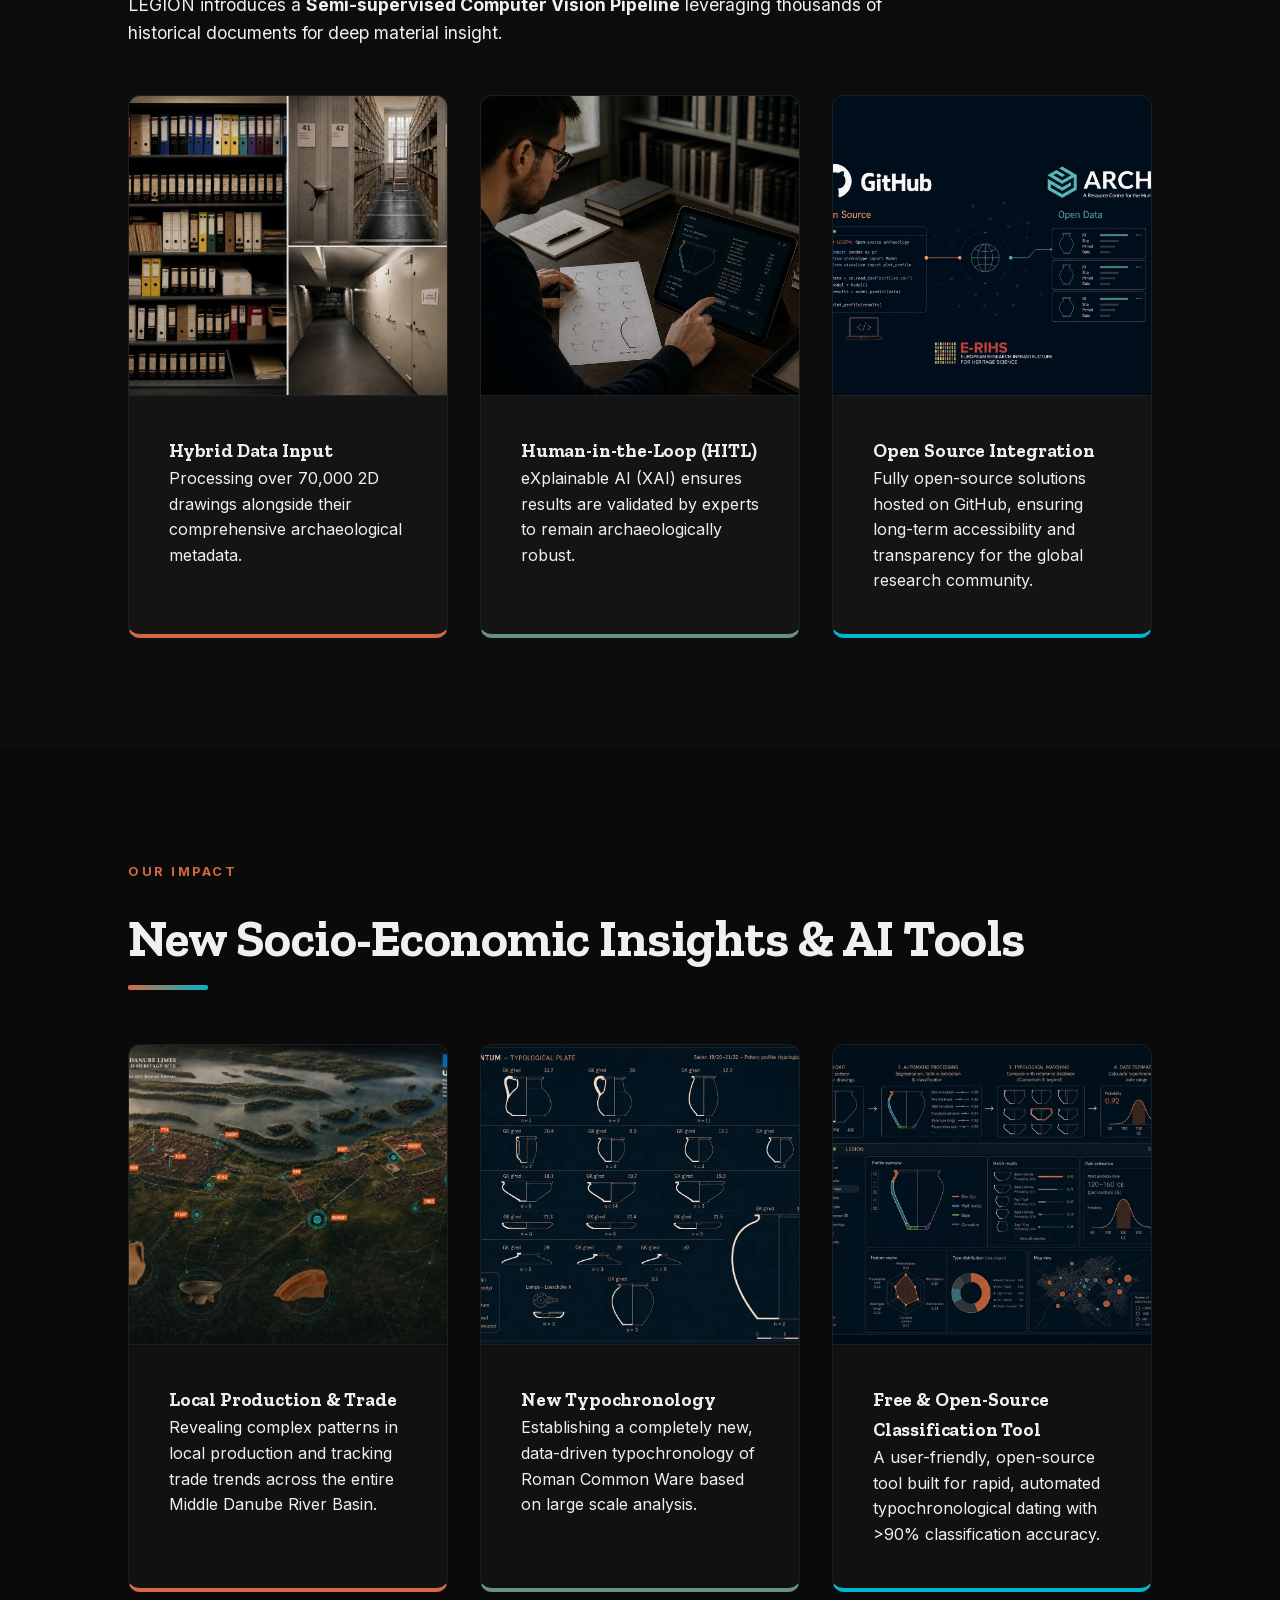
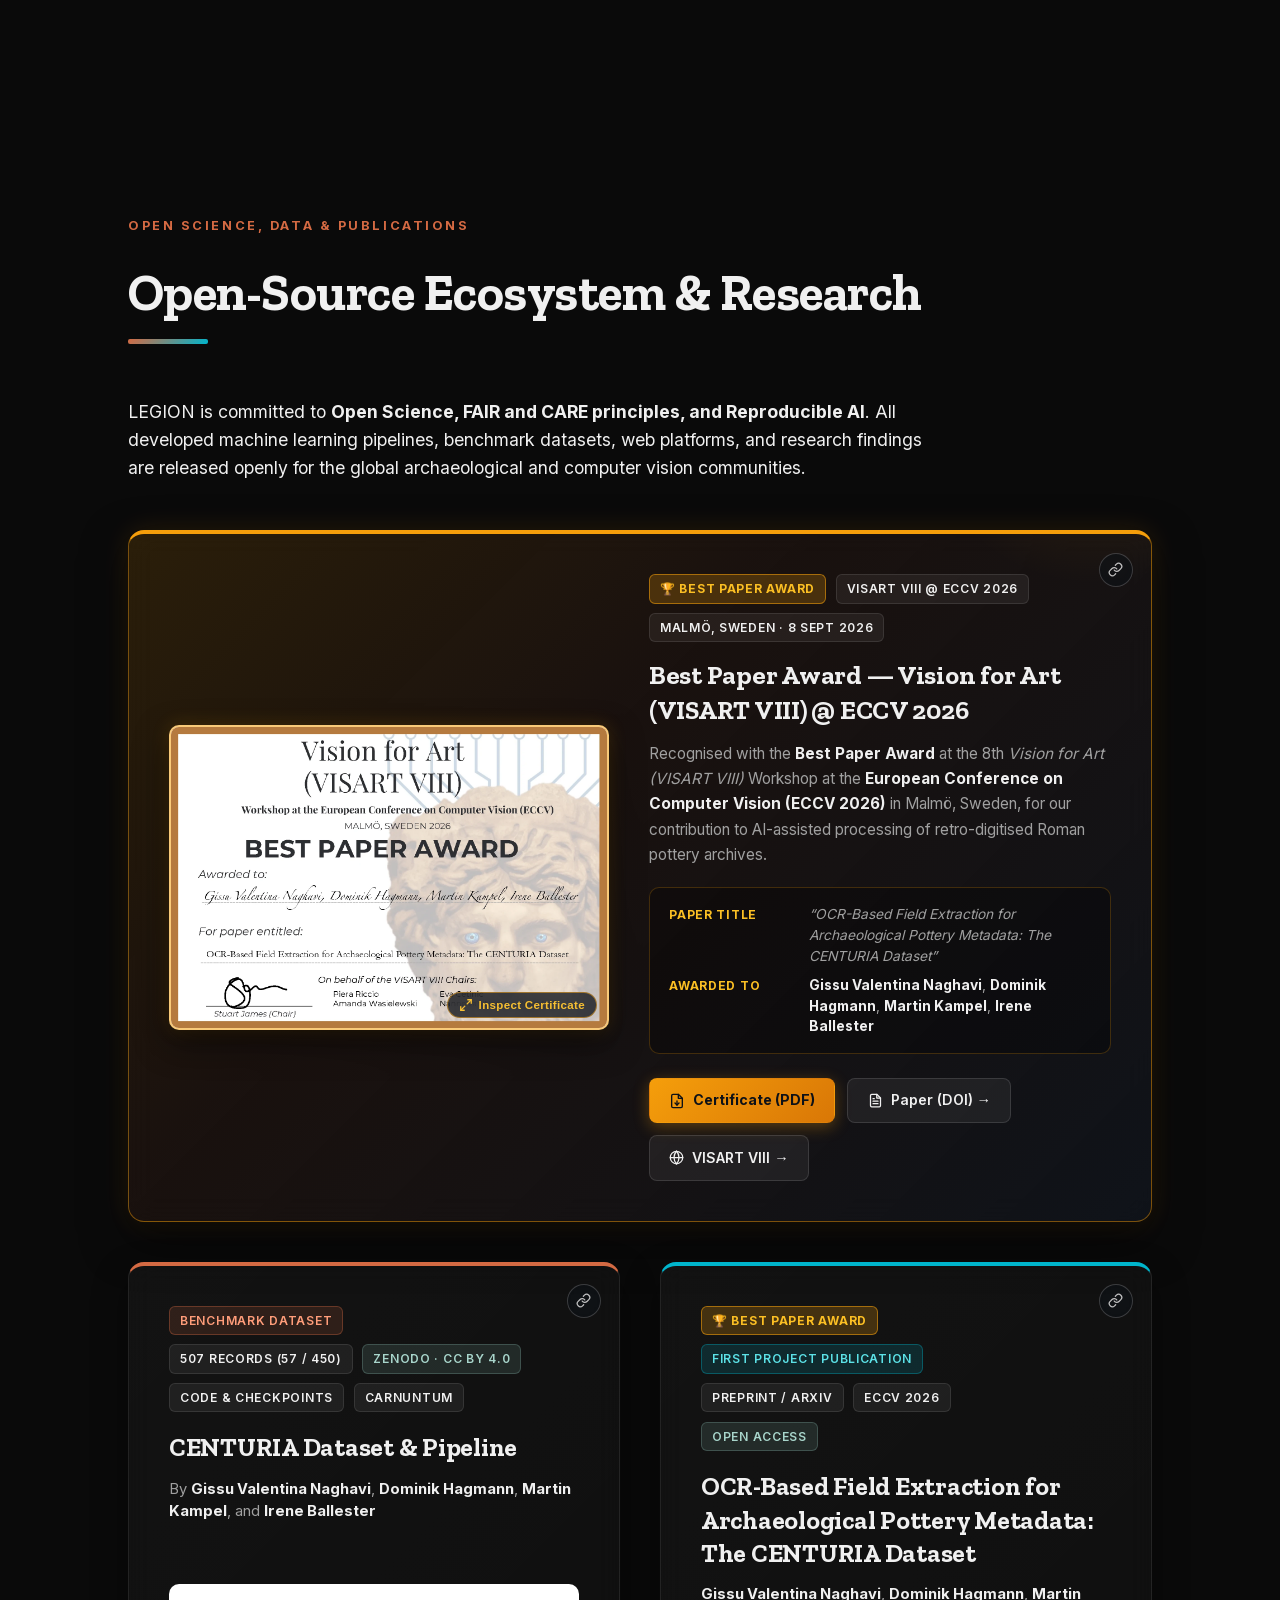
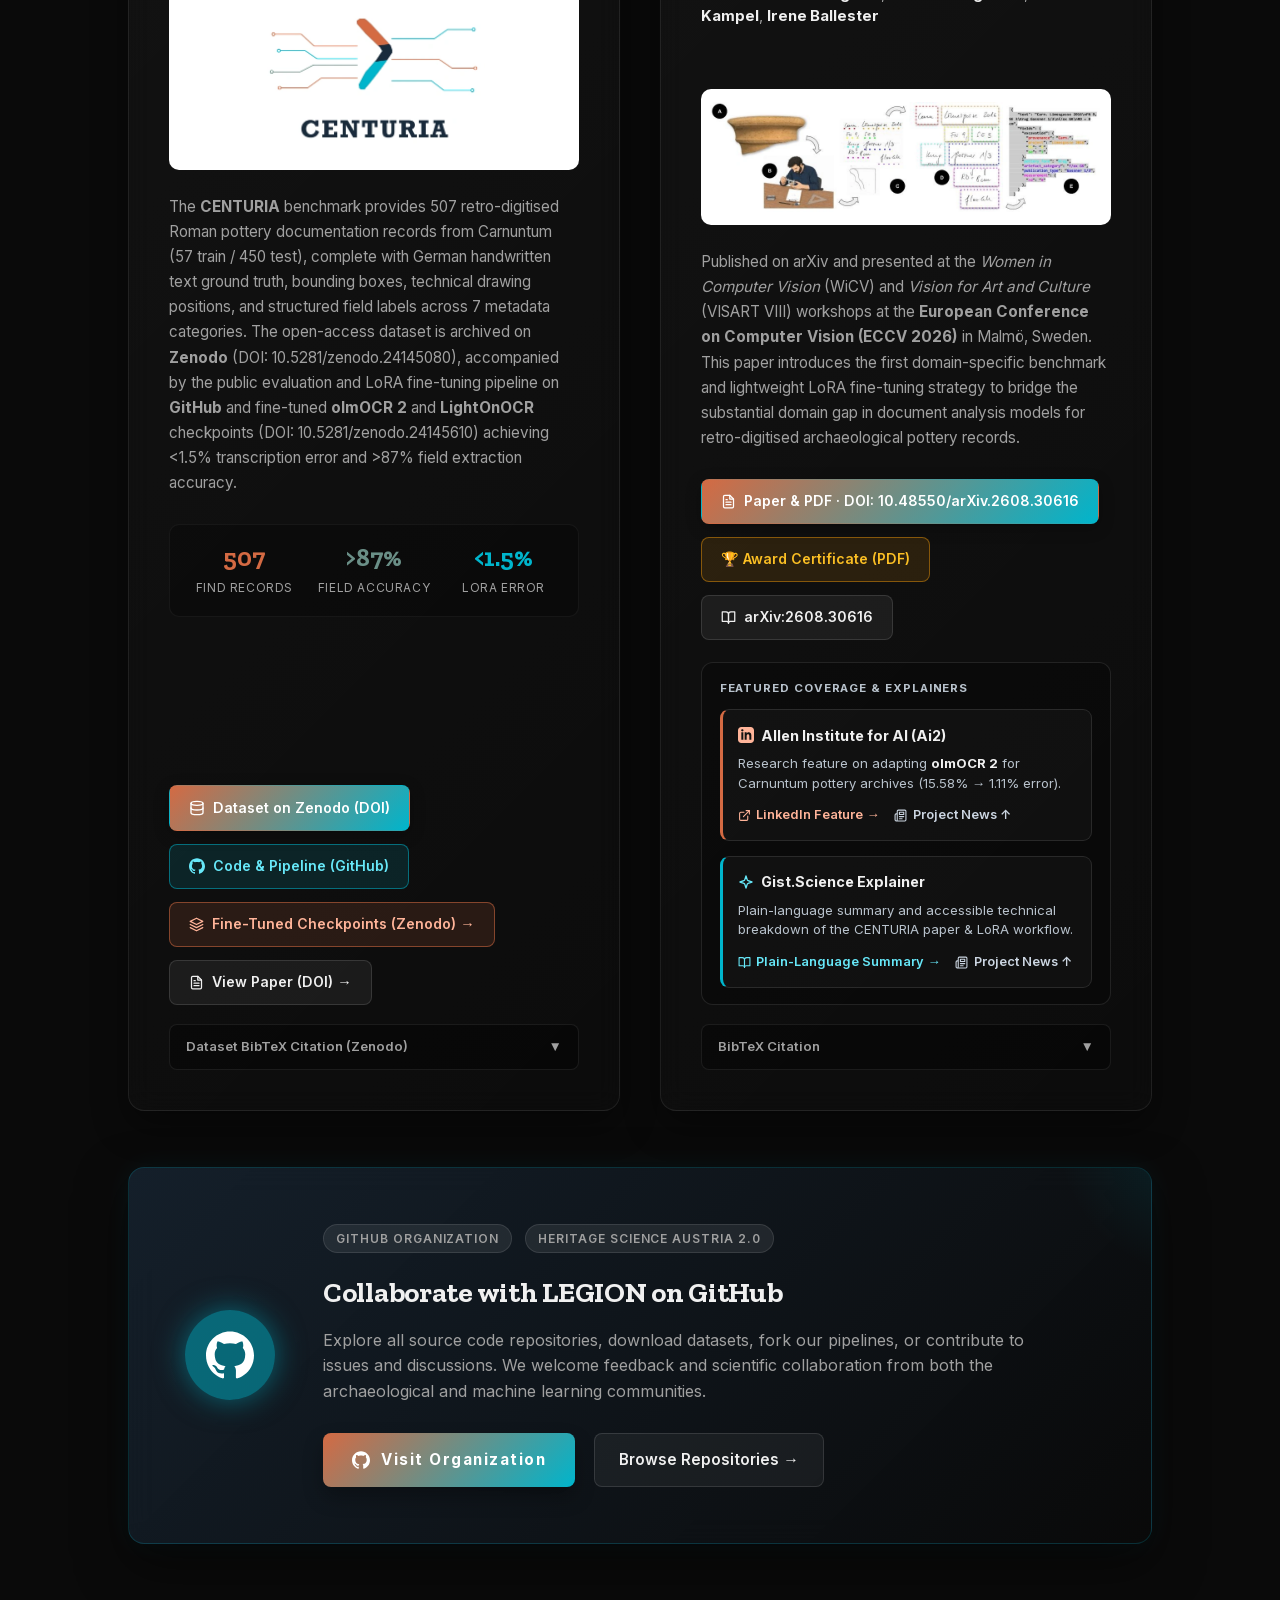
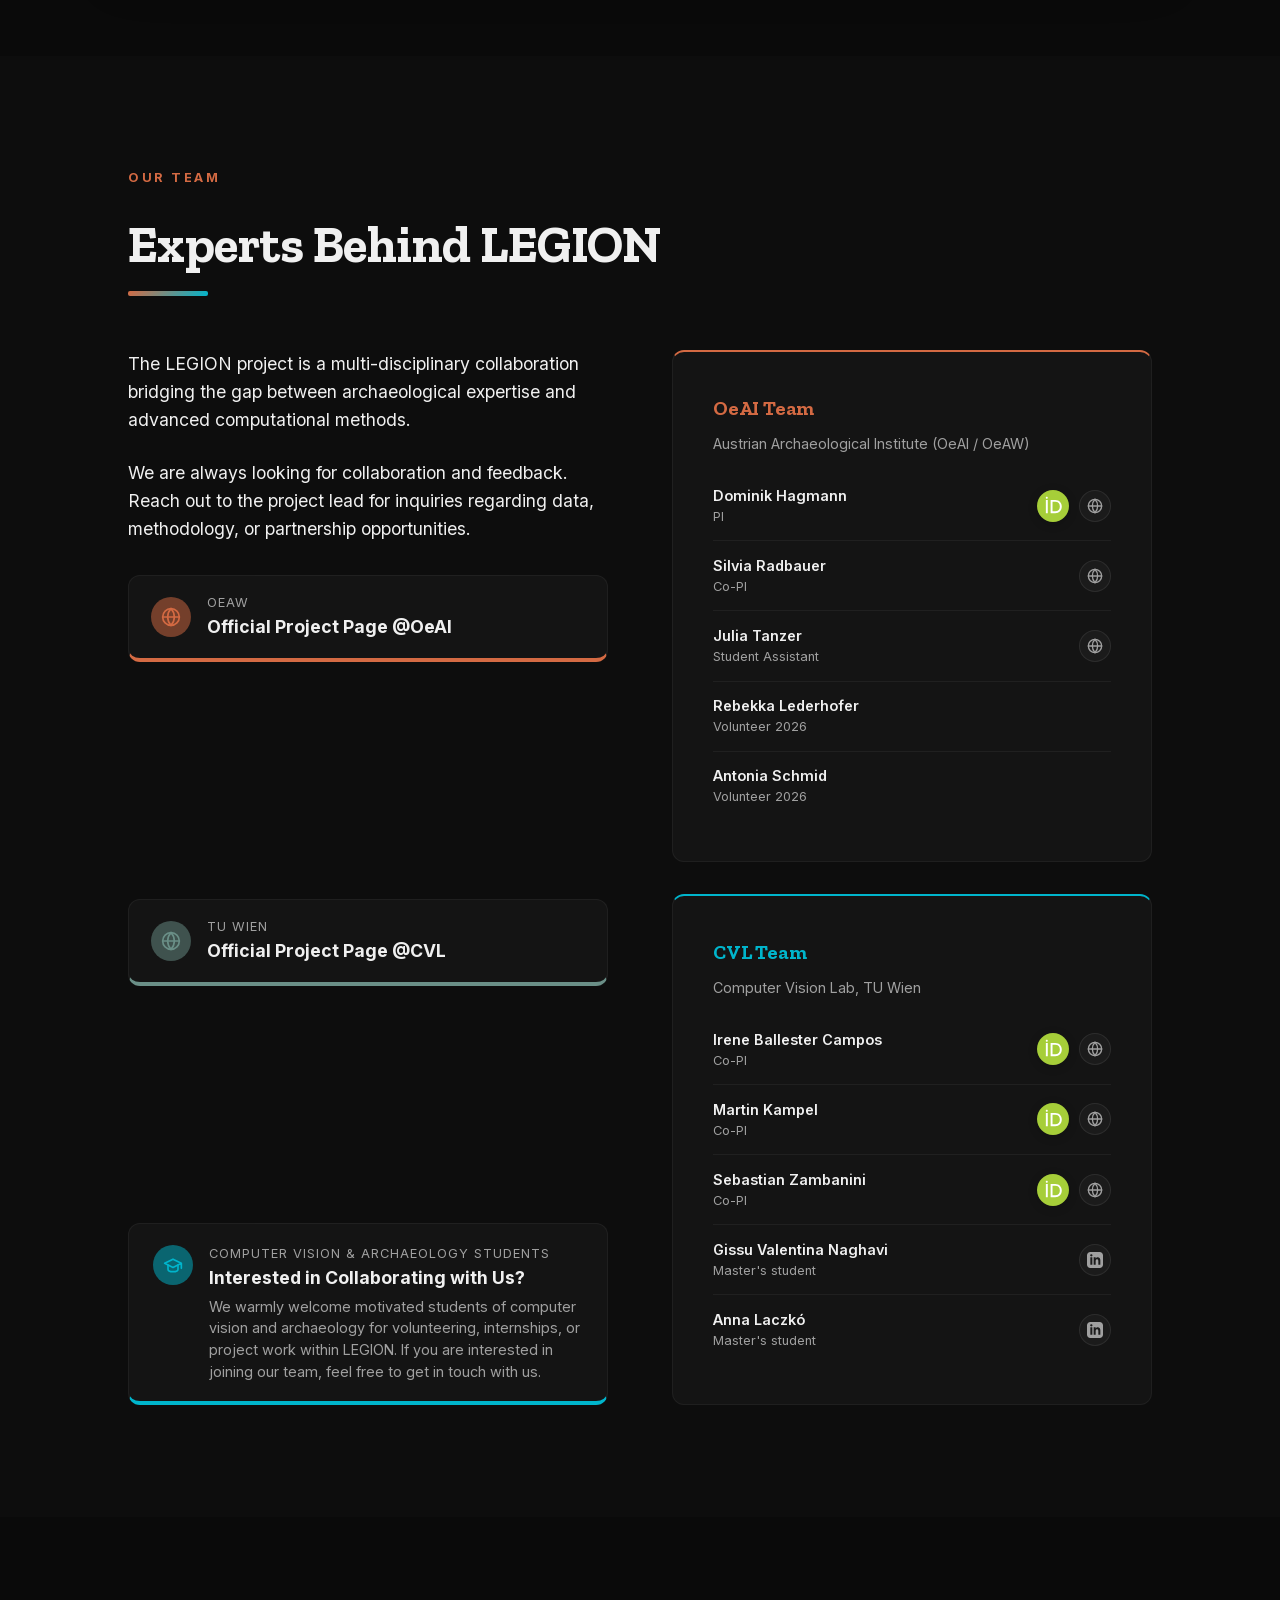
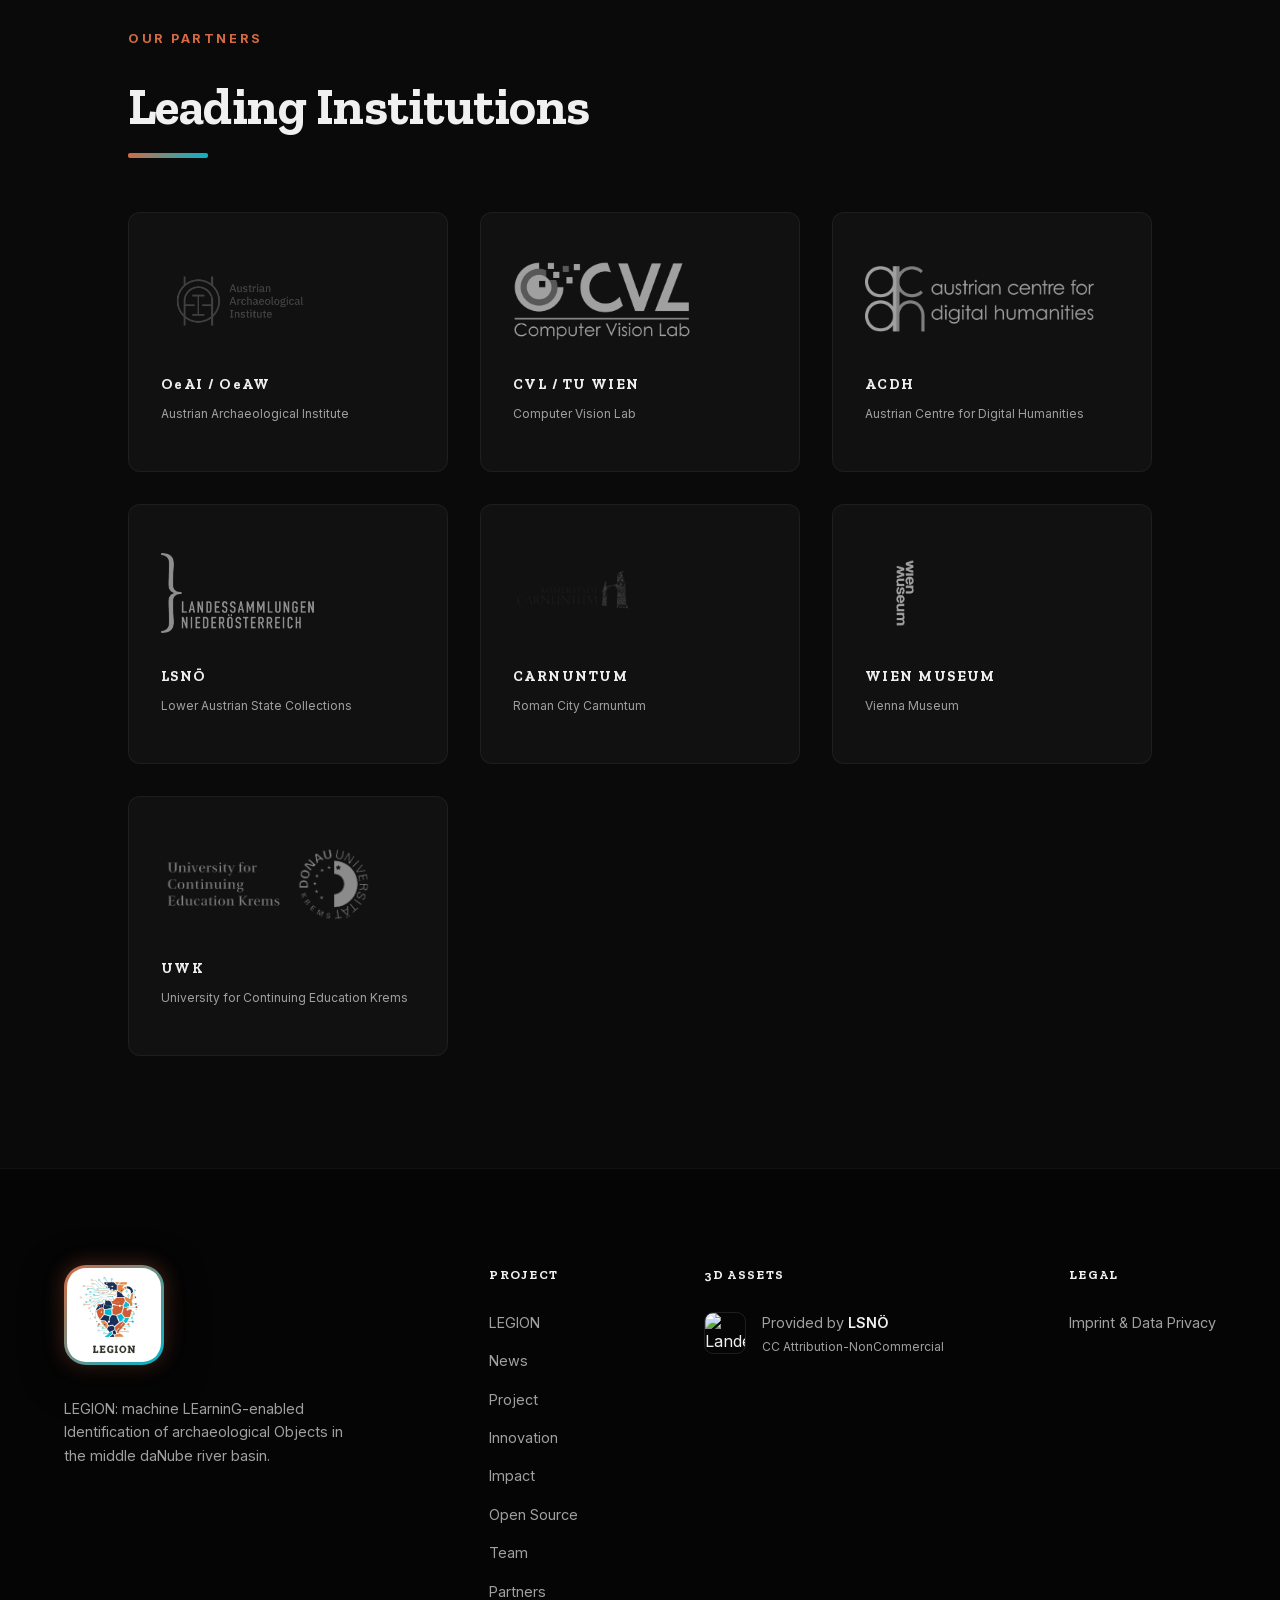
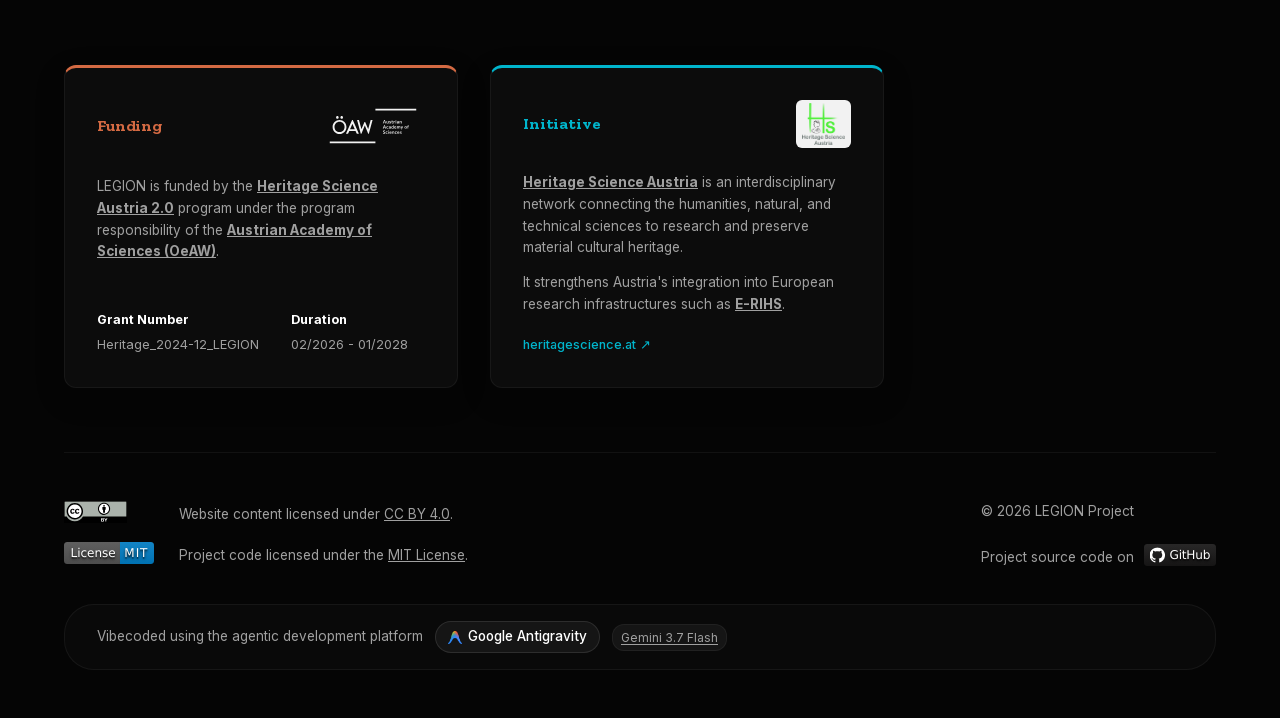
==== commit f21b5349: "style(ui): align logo and LSNÖ asset logo frames to rounded square" ====
--- a/index.html
+++ b/index.html
@@ -268,7 +268,7 @@
 <link rel="preload" href="assets/fonts/inter-v20-latin.woff2" as="font" type="font/woff2" crossorigin>
 <link rel="preload" href="assets/fonts/zilla-slab-v12-latin-700.woff2" as="font" type="font/woff2" crossorigin>
 <link href="assets/logo.webp" rel="icon" type="image/webp"/>
-<link href="style.css?v=1.9.2" rel="stylesheet"/>
+<link href="style.css?v=1.9.4" rel="stylesheet"/>
 <script src="https://unpkg.com/@google/model-viewer@4.4.0/dist/model-viewer.min.js" type="module"></script>
 </head>
 <body>
--- a/style.css
+++ b/style.css
@@ -192,8 +192,9 @@
     background-image: linear-gradient(white, white), var(--brand-gradient);
     background-origin: padding-box, border-box;
     background-clip: padding-box, border-box;
-    padding: 0.5rem;
-    border-radius: 50%;
+    padding: 0.25rem;
+    border-radius: 22%;
+    overflow: hidden;
     height: 100px;
     width: 100px;
     text-decoration: none;
@@ -206,7 +207,7 @@
 nav.scrolled .logo {
     height: 70px;
     width: 70px;
-    padding: 0.4rem;
+    padding: 0.2rem;
 }
 
 .logo:hover {
@@ -215,9 +216,10 @@
 }
 
 .logo img {
-    height: 85%;
-    width: 85%;
+    height: 100%;
+    width: 100%;
     object-fit: contain;
+    display: block;
 }
 
 .nav-links {
@@ -1935,7 +1937,7 @@
 .asset-logo {
     width: 42px;
     height: 42px;
-    border-radius: 50%;
+    border-radius: 22%;
     border: 1px solid rgba(255, 255, 255, 0.1);
     object-fit: cover;
     transition: var(--transition-smooth);
@@ -2193,7 +2195,7 @@
     nav.scrolled .logo {
         height: 50px;
         width: 50px;
-        padding: 0.3rem;
+        padding: 0.15rem;
         border-width: 2px;
     }
     .mobile-menu-btn {
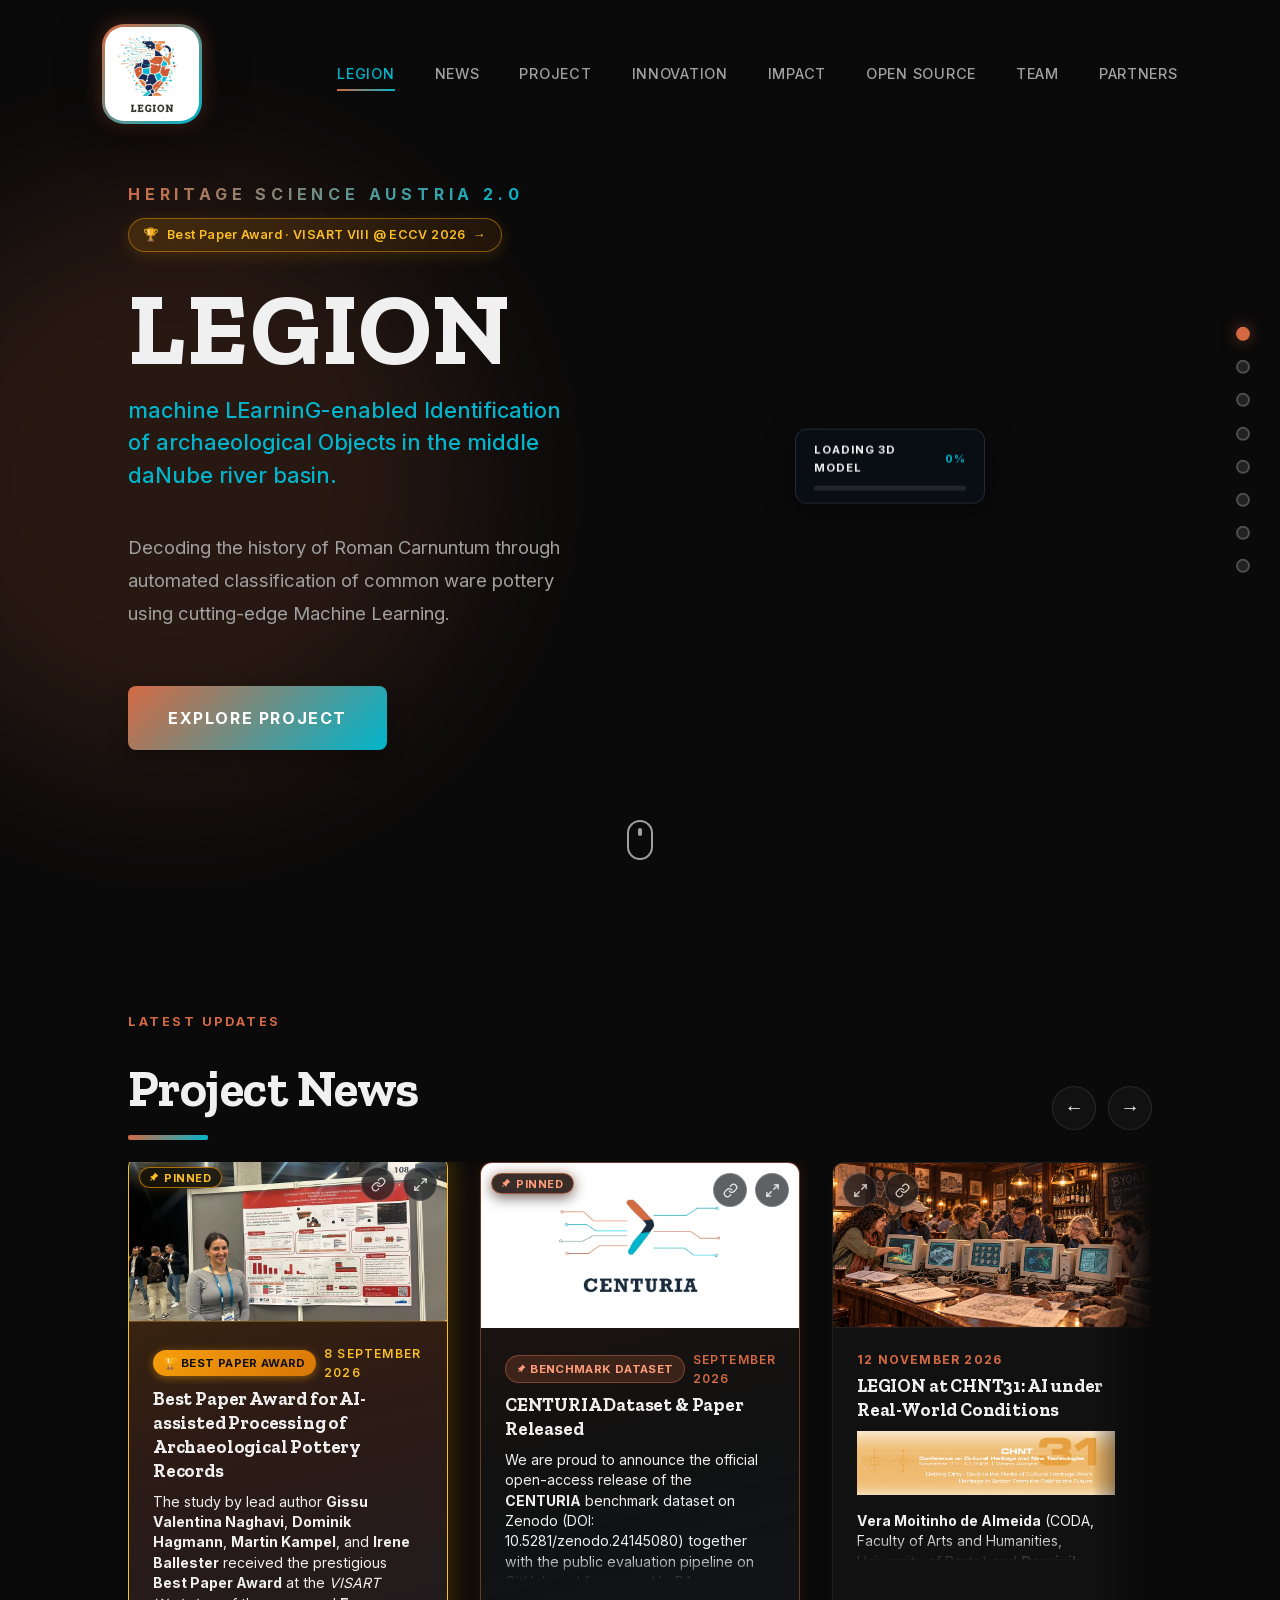
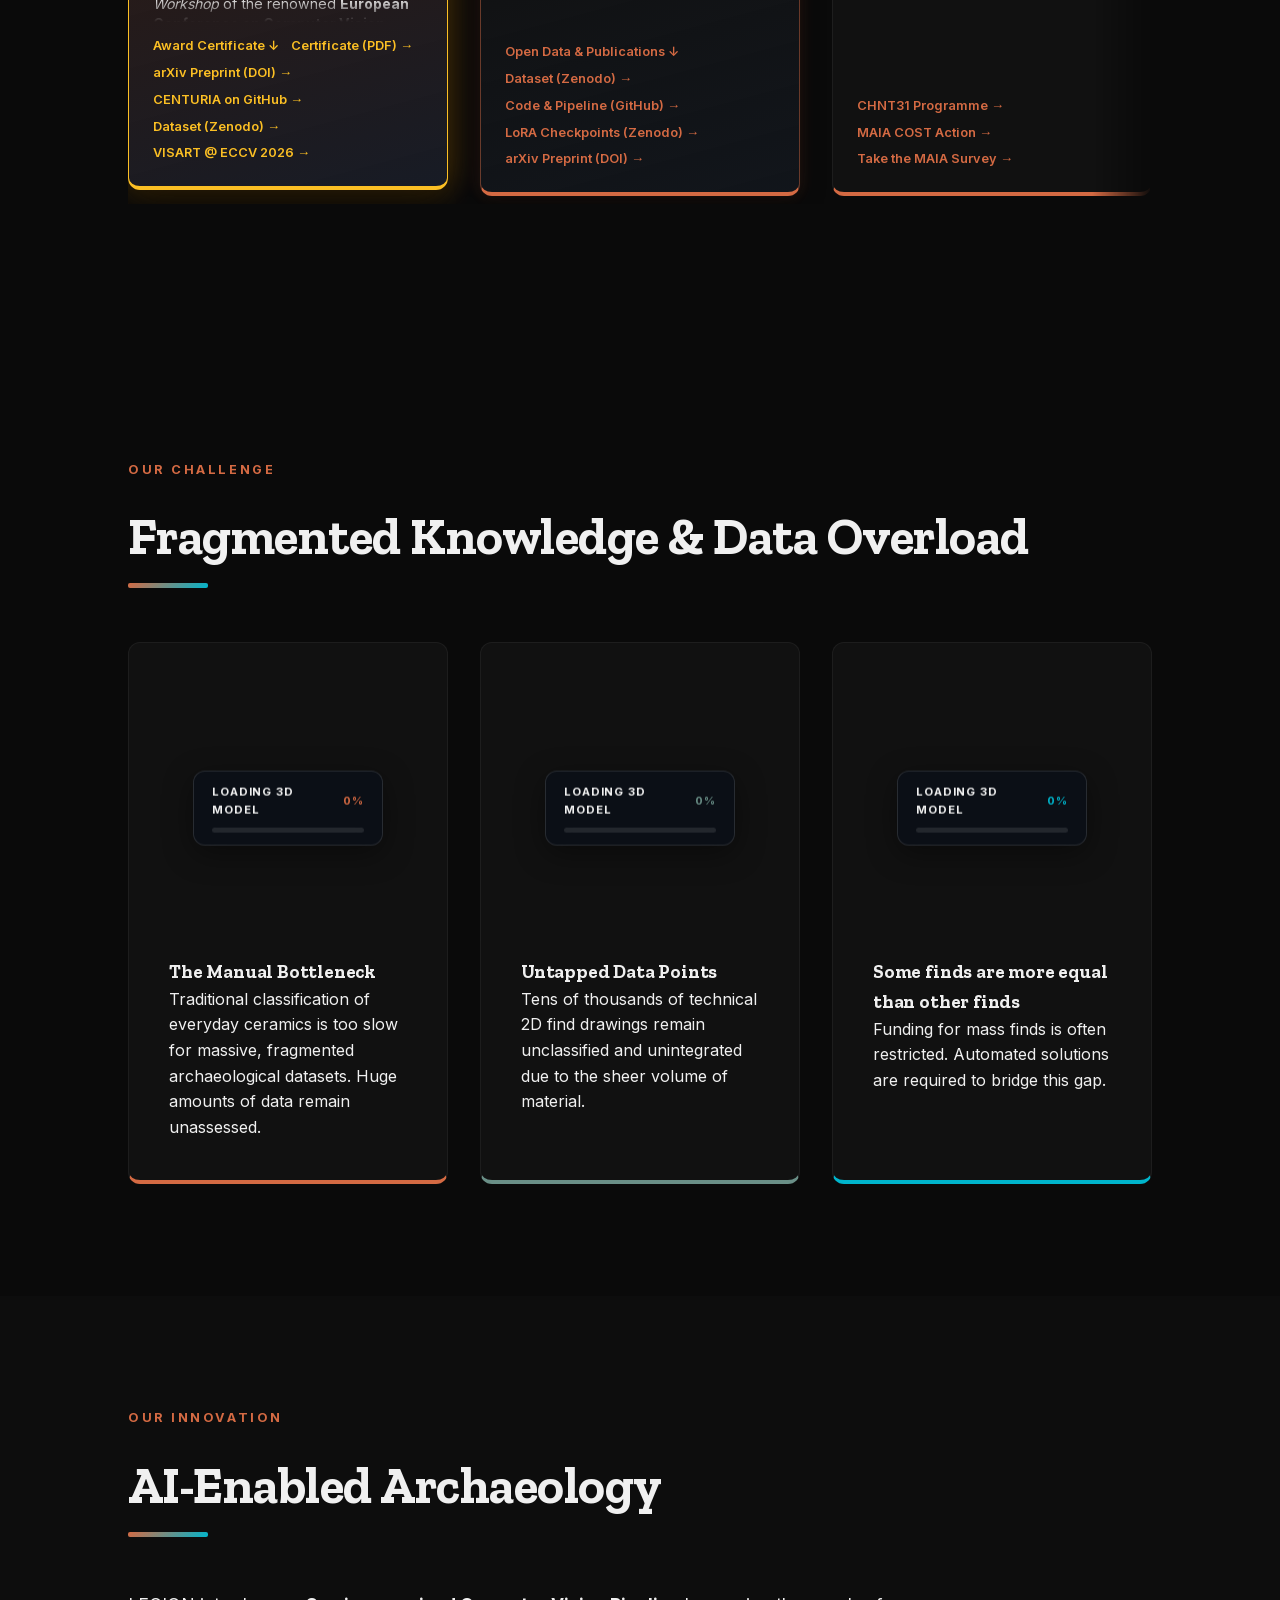
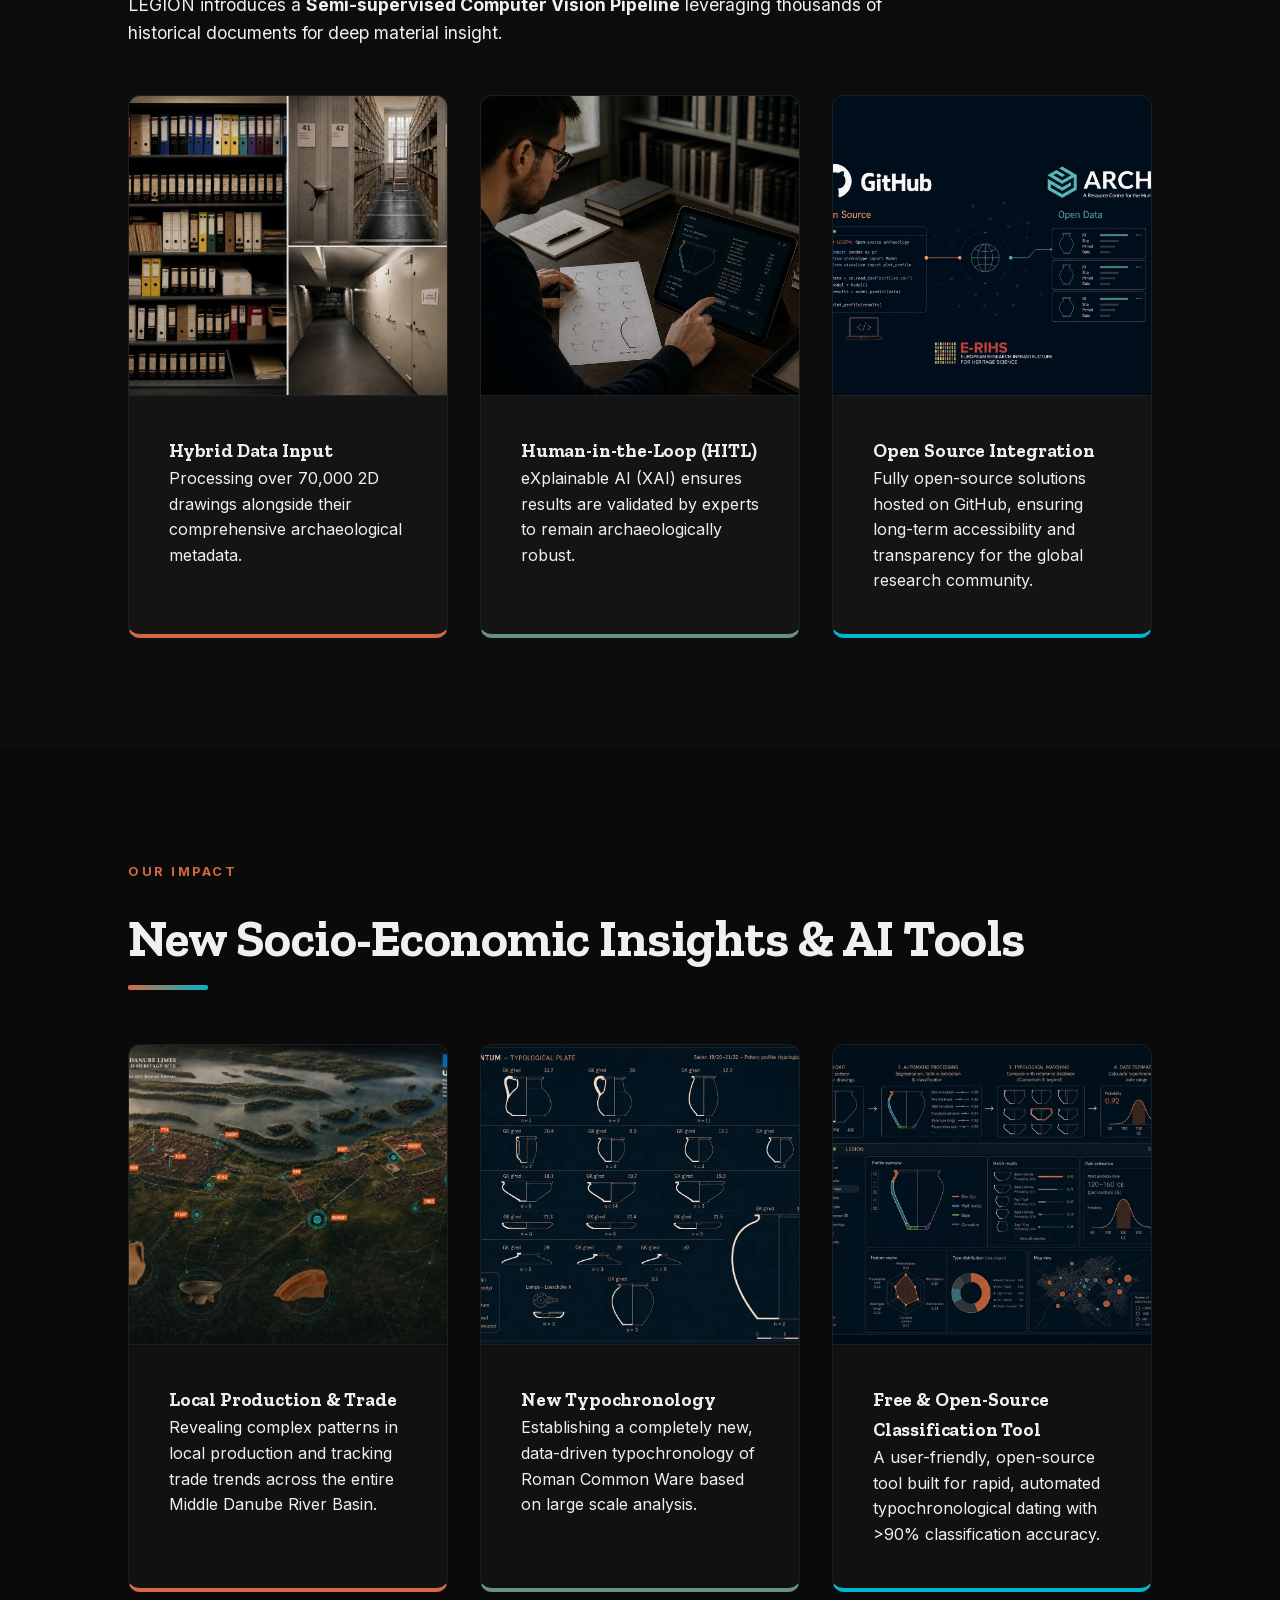
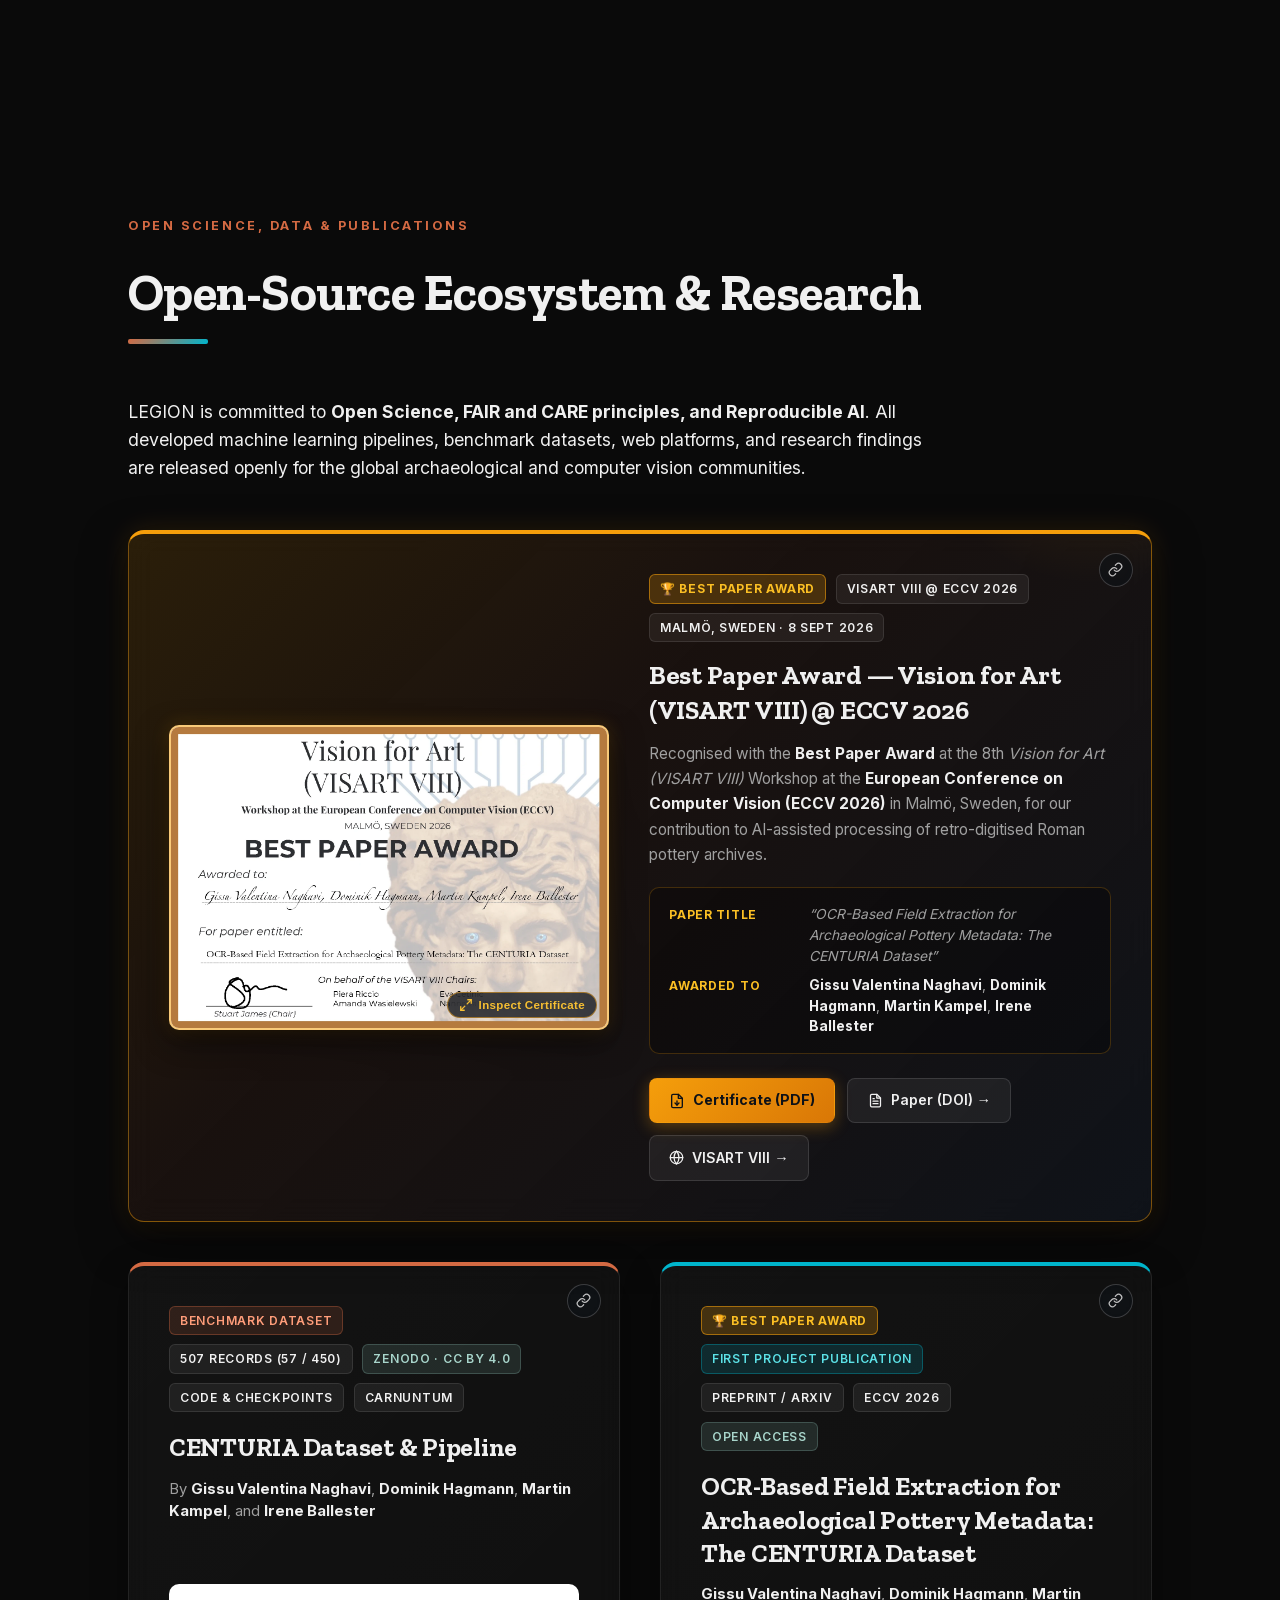
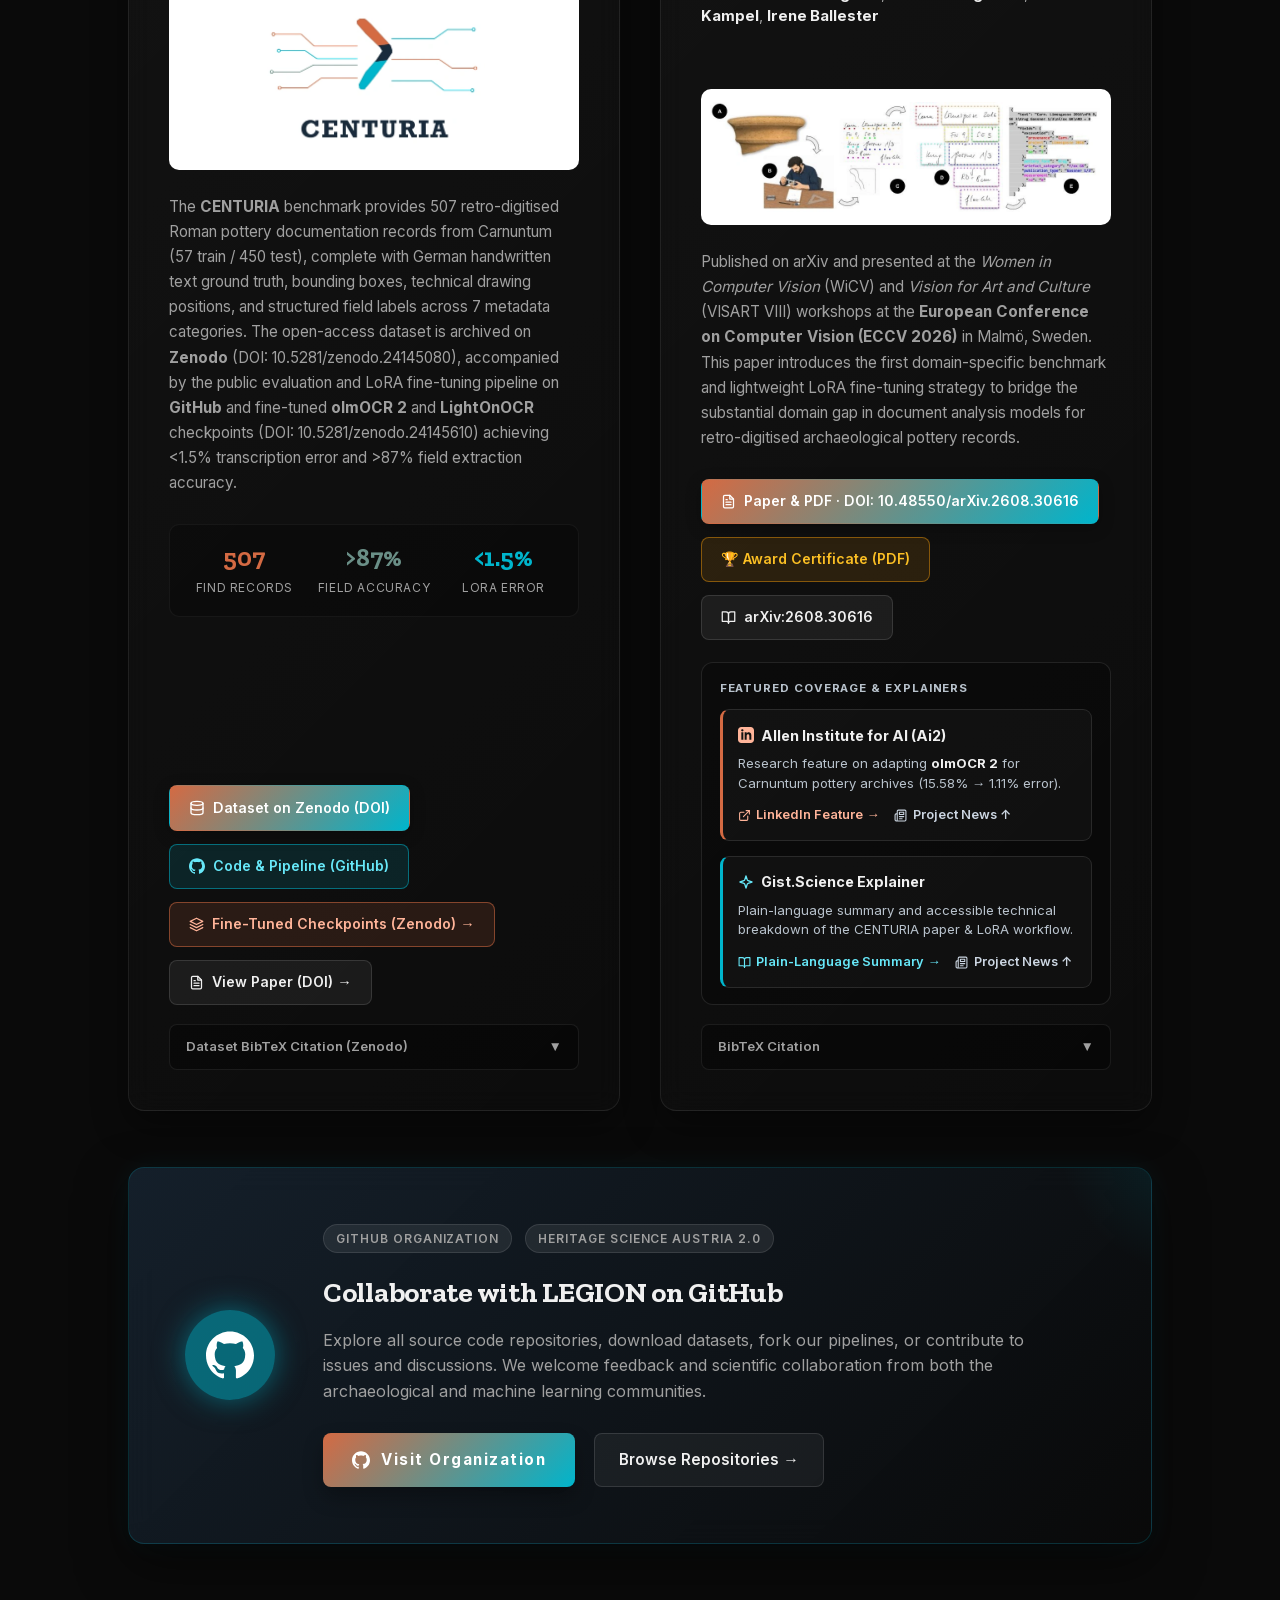
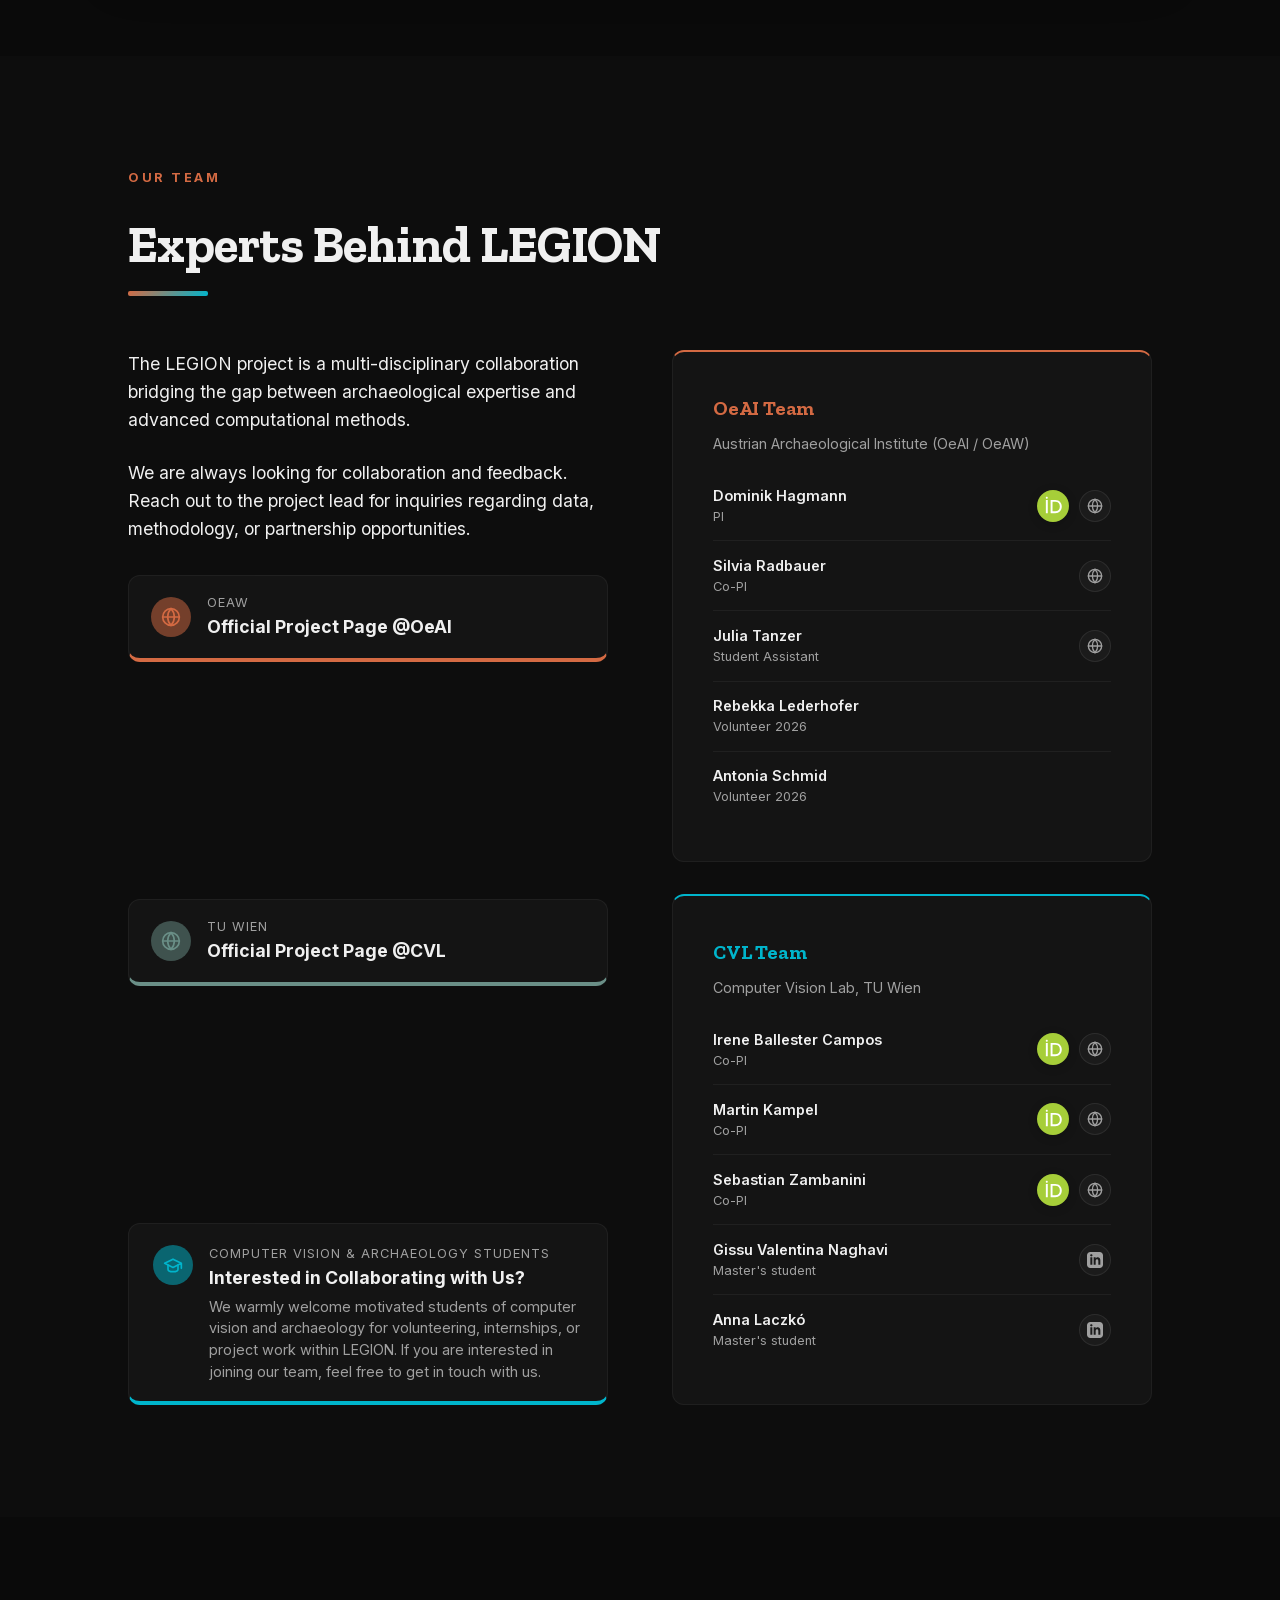
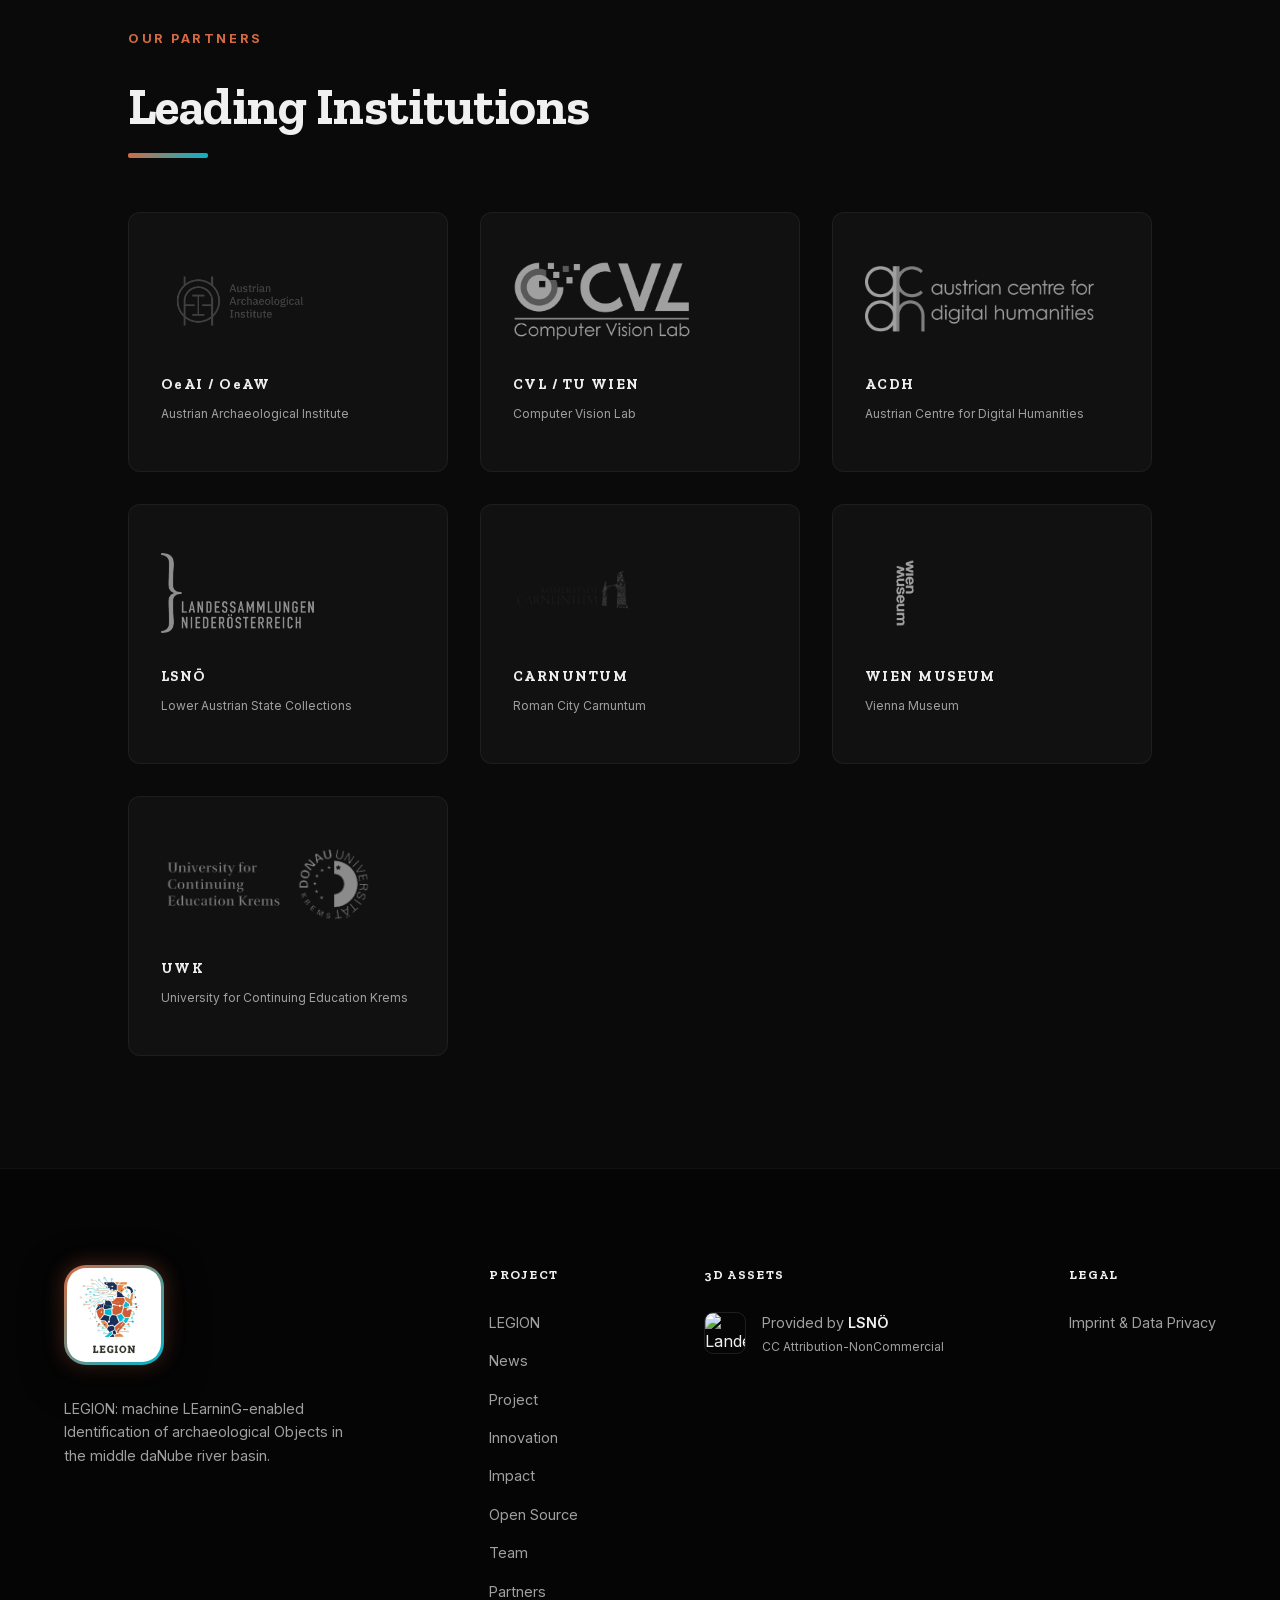
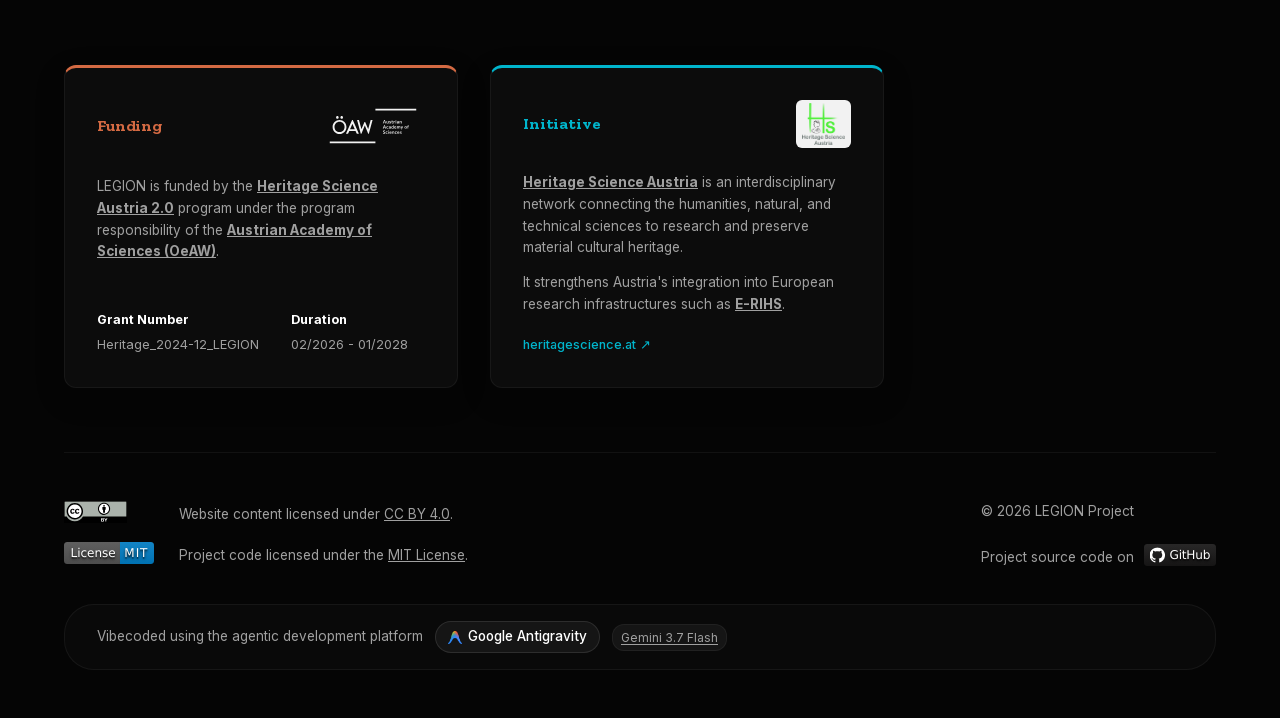
==== commit 0170b401: "style(news): align CHNT31 image to top and move buttons left to reveal BYOAI board" ====
--- a/index.html
+++ b/index.html
@@ -268,7 +268,7 @@
 <link rel="preload" href="assets/fonts/inter-v20-latin.woff2" as="font" type="font/woff2" crossorigin>
 <link rel="preload" href="assets/fonts/zilla-slab-v12-latin-700.woff2" as="font" type="font/woff2" crossorigin>
 <link href="assets/logo.webp" rel="icon" type="image/webp"/>
-<link href="style.css?v=1.9.4" rel="stylesheet"/>
+<link href="style.css?v=1.9.5" rel="stylesheet"/>
 <script src="https://unpkg.com/@google/model-viewer@4.4.0/dist/model-viewer.min.js" type="module"></script>
 </head>
 <body>
@@ -411,7 +411,7 @@
 </div>
 <div id="news-chnt31-maia" class="card reveal" style="border-bottom: 4px solid var(--terracotta); display: flex; flex-direction: column;">
 <div class="card-image-wrapper" style="position: relative; overflow: hidden; display: block; line-height: 0;">
-<img alt="AI-generated BYOAI pub illustration: archaeologists discussing digital methods around retro computers" height="165" loading="lazy" src="assets/news_chnt31_byoai.webp" style="width: 100%; object-fit: cover; object-position: center; border-bottom: 1px solid rgba(255, 255, 255, 0.05); display: block;" width="400"/>
+<img alt="AI-generated BYOAI pub illustration: archaeologists discussing digital methods around retro computers" height="165" loading="lazy" src="assets/news_chnt31_byoai.webp" style="width: 100%; object-fit: cover; object-position: center top; border-bottom: 1px solid rgba(255, 255, 255, 0.05); display: block;" width="400"/>
 <button aria-label="Expand news details" class="card-expand-btn" title="Read full news"><svg fill="none" height="15" stroke="currentColor" stroke-linecap="round" stroke-linejoin="round" stroke-width="2.2" viewBox="0 0 24 24" width="15"><polyline points="15 3 21 3 21 9"></polyline><polyline points="9 21 3 21 3 15"></polyline><line x1="21" y1="3" x2="14" y2="10"></line><line x1="3" y1="21" x2="10" y2="14"></line></svg></button>
 <div class="photocredit-tooltip">AI-generated illustration</div>
 </div>
@@ -432,6 +432,30 @@
 <a class="news-link" href="https://chnt.at/programme-2026/" rel="noopener" style="color: var(--terracotta);" target="_blank">CHNT31 Programme →</a>
 <a class="news-link" href="https://maiacost.eu/" rel="noopener" style="color: var(--terracotta);" target="_blank">MAIA COST Action →</a>
 <a class="news-link" href="https://docs.google.com/forms/d/e/1FAIpQLSdxiZLSLm65a-anFJm_0kaZbUdMmJZsQAukmlsDTJOFqjIWKg/viewform" rel="noopener" style="color: var(--terracotta);" target="_blank">Take the MAIA Survey →</a>
+</div>
+</div>
+</div>
+<div id="news-heas-blog" class="card reveal" style="border-bottom: 4px solid var(--cyan); display: flex; flex-direction: column;">
+<div class="card-image-wrapper" style="position: relative; overflow: hidden; display: block; line-height: 0;">
+<img alt="Pottery record from the 2012 survey at Carnuntum (Silvia Radbauer / CENTURIA dataset, CC BY 4.0)" height="165" loading="lazy" src="assets/news_heas_blog.webp" style="width: 100%; object-fit: cover; object-position: center; border-bottom: 1px solid rgba(255, 255, 255, 0.05); display: block;" width="400"/>
+<button aria-label="Expand news details" class="card-expand-btn" title="Read full news"><svg fill="none" height="15" stroke="currentColor" stroke-linecap="round" stroke-linejoin="round" stroke-width="2.2" viewBox="0 0 24 24" width="15"><polyline points="15 3 21 3 21 9"></polyline><polyline points="9 21 3 21 3 15"></polyline><line x1="21" y1="3" x2="14" y2="10"></line><line x1="3" y1="21" x2="10" y2="14"></line></svg></button>
+<div class="photocredit-tooltip">Silvia Radbauer / CENTURIA (CC BY 4.0)</div>
+</div>
+<div class="card-body">
+<p class="card-date" style="color: var(--cyan);">2 November 2026</p>
+<h3>HEAS Blog: Reading All the Lines of Legacy Records</h3>
+<div class="news-text-wrapper">
+<div class="news-text-scrollable">
+<p style="margin-bottom: 0.6rem;"><strong>Dominik Hagmann</strong> published the blog post <em>“Reading All the Lines of Archaeological Legacy Records”</em> on the blog of <strong>Human Evolution and Archaeological Sciences (HEAS)</strong>, the interdisciplinary research network hosted by the University of Vienna. The post introduces the <strong>LEGION</strong> project (OeAI / OeAW and CVL / TU Wien, funded under OeAW’s Heritage Science Austria 2.0 programme, Grant: Heritage_2024-12_LEGION) and shows how AI can help specialists recover structured information from Carnuntum’s pottery drawing archives.</p>
+<p>Drawing on the open <strong>CENTURIA</strong> benchmark (507 expert-validated records), the article summarises how fine-tuning open vision-language OCR models (<strong>olmOCR 2</strong> and <strong>LightOnOCR</strong>) on just 57 transcribed sheets achieved over <strong>87%</strong> overall field-extraction accuracy on 450 test records—work recognised with the Best Paper Award at VISART @ ECCV 2026. Emphasising source criticism and traceability to original scans (including crossed-out revisions), the post also explores potential adaptations beyond pottery, such as geoarchaeological sample sheets, bioarchaeological skeletal inventories, and paper excavation forms.</p>
+</div>
+<div class="card-scrollbar-track"><div class="card-scrollbar-thumb"></div></div>
+</div>
+<div class="news-links-row">
+<a class="news-link" href="https://www.heas.at/activities/blog/reading-all-the-lines-of-archaeological-legacy-records/" rel="noopener" style="color: var(--cyan);" target="_blank">Read Blog Post @ HEAS →</a>
+<a class="news-link" href="https://www.heas.at/category/activities/blog/" rel="noopener" style="color: var(--cyan);" target="_blank">HEAS Blog →</a>
+<a class="news-link" href="https://github.com/LEGION-HSA-2-0/CENTURIA" rel="noopener" style="color: var(--cyan);" target="_blank">CENTURIA on GitHub →</a>
+<a class="news-link" href="https://doi.org/10.48550/arXiv.2608.30616" rel="noopener" style="color: var(--cyan);" target="_blank">Research Paper (DOI) →</a>
 </div>
 </div>
 </div>
--- a/style.css
+++ b/style.css
@@ -4182,6 +4182,57 @@
     }
 }
 
-
-
-
+/* Keep top-right BYOAI chalkboard unobstructed on CHNT31 card */
+#news-chnt31-maia .card-expand-btn {
+    right: auto;
+    left: 10px;
+}
+
+#news-chnt31-maia .news-copy-link {
+    right: auto;
+    left: 52px;
+}
+
+#news-chnt31-maia .news-copy-link .copy-link-tip {
+    inset-inline-end: auto;
+    inset-inline-start: calc(100% + 8px);
+    transform: translateY(-50%) translateX(-4px);
+}
+
+#news-chnt31-maia .news-copy-link .card-copy-link-btn[data-copied] + .copy-link-tip,
+#news-chnt31-maia .news-copy-link .card-copy-link-btn[data-failed] + .copy-link-tip {
+    transform: translateY(-50%) translateX(0);
+}
+
+@media (max-width: 768px) {
+    #news-chnt31-maia .news-copy-link .copy-link-tip {
+        inset-block-start: calc(100% + 6px);
+        inset-inline-start: 0;
+        inset-inline-end: auto;
+        transform: translateY(-4px);
+    }
+    #news-chnt31-maia .news-copy-link .card-copy-link-btn[data-copied] + .copy-link-tip,
+    #news-chnt31-maia .news-copy-link .card-copy-link-btn[data-failed] + .copy-link-tip {
+        transform: translateY(0);
+    }
+}
+
+@media (prefers-reduced-motion: reduce) {
+    #news-chnt31-maia .news-copy-link .copy-link-tip,
+    #news-chnt31-maia .news-copy-link .card-copy-link-btn[data-copied] + .copy-link-tip,
+    #news-chnt31-maia .news-copy-link .card-copy-link-btn[data-failed] + .copy-link-tip {
+        transform: translateY(-50%);
+    }
+}
+
+@media (max-width: 768px) and (prefers-reduced-motion: reduce) {
+    #news-chnt31-maia .news-copy-link .copy-link-tip,
+    #news-chnt31-maia .news-copy-link .card-copy-link-btn[data-copied] + .copy-link-tip,
+    #news-chnt31-maia .news-copy-link .card-copy-link-btn[data-failed] + .copy-link-tip {
+        transform: none;
+    }
+}
+
+
+
+
